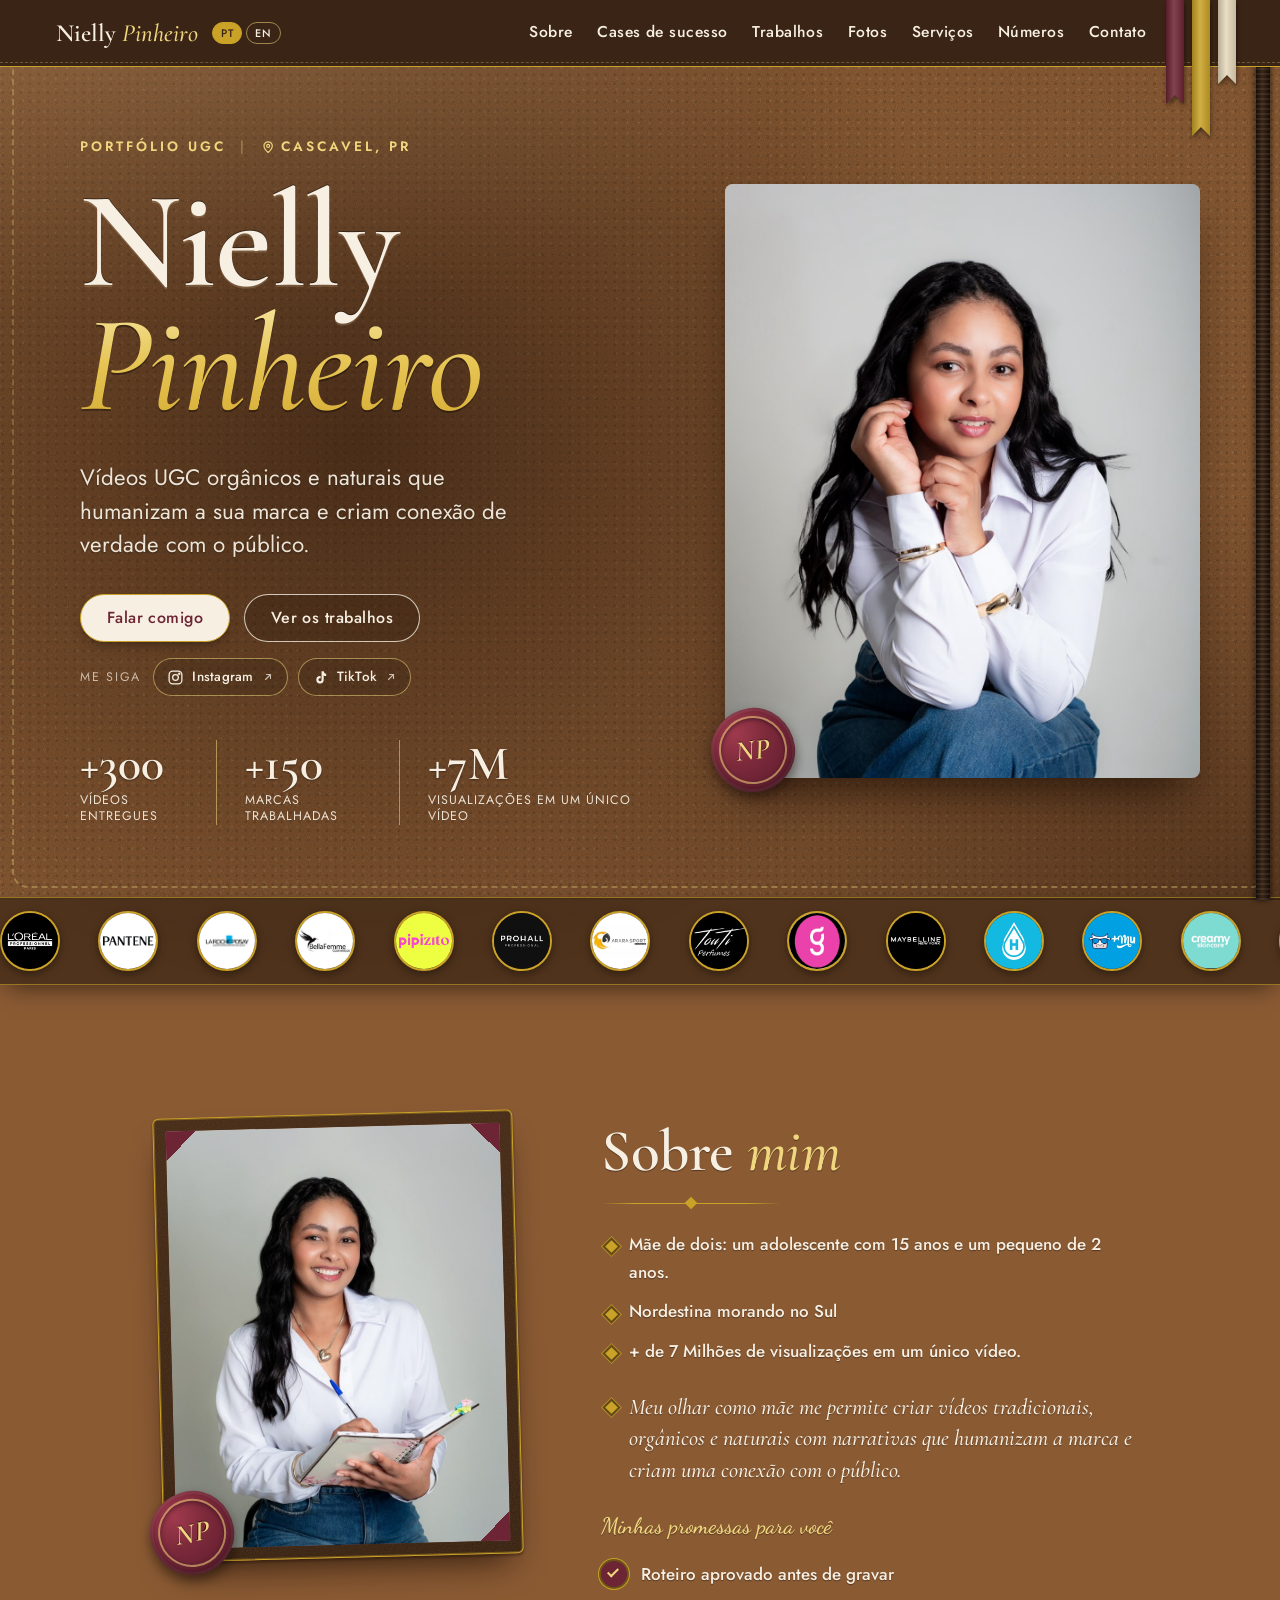
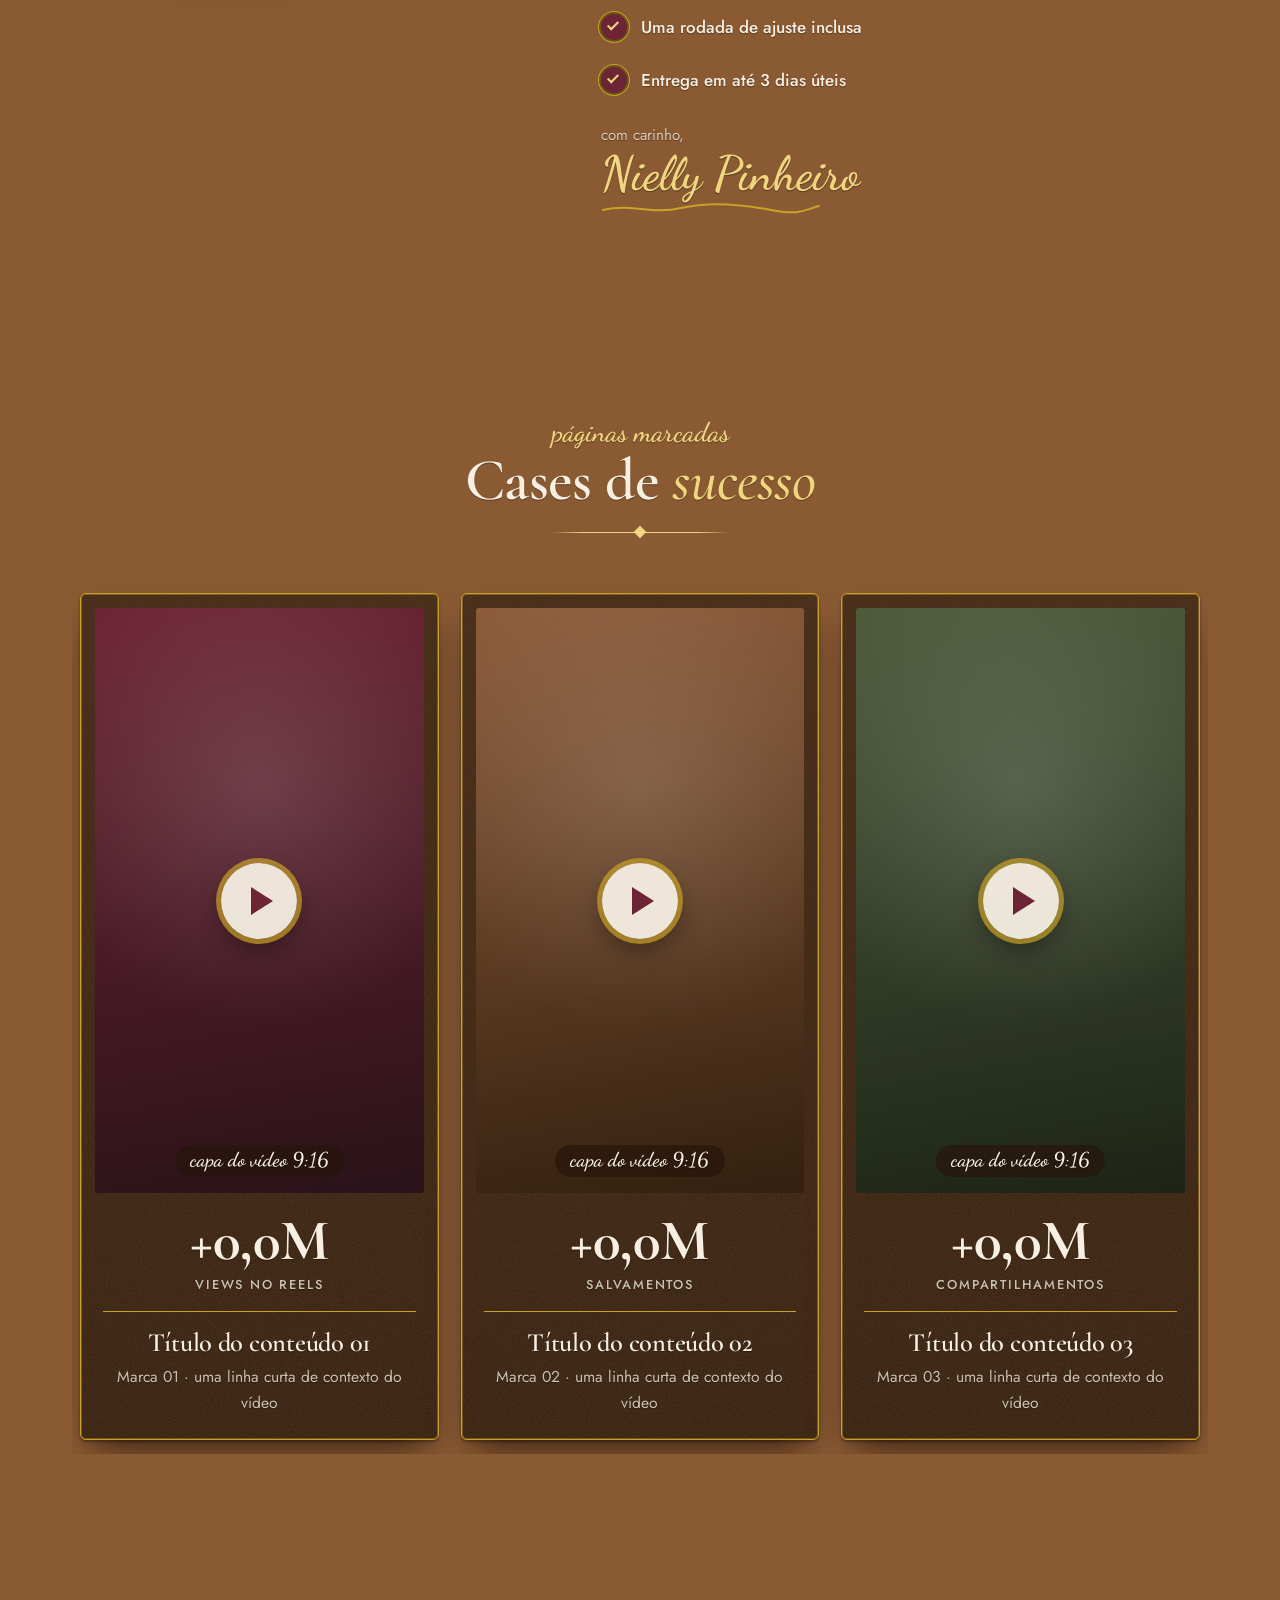
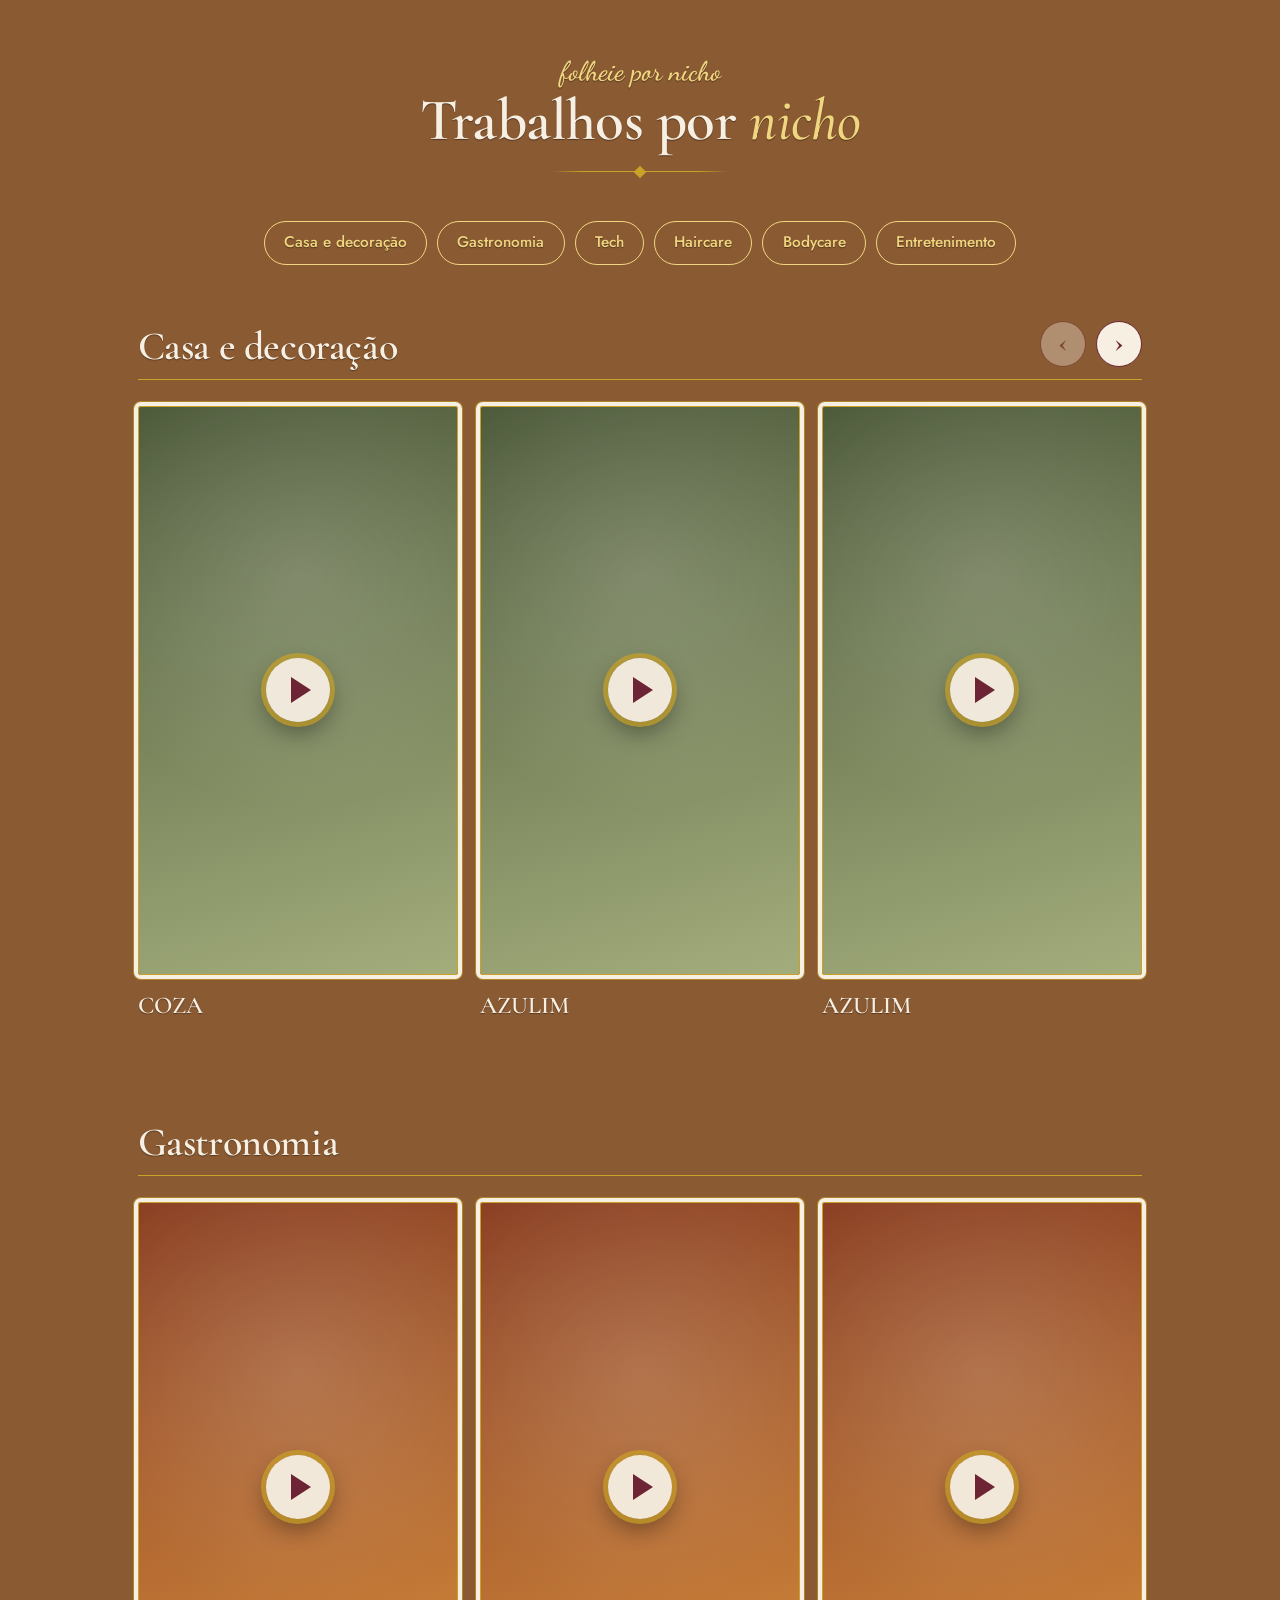
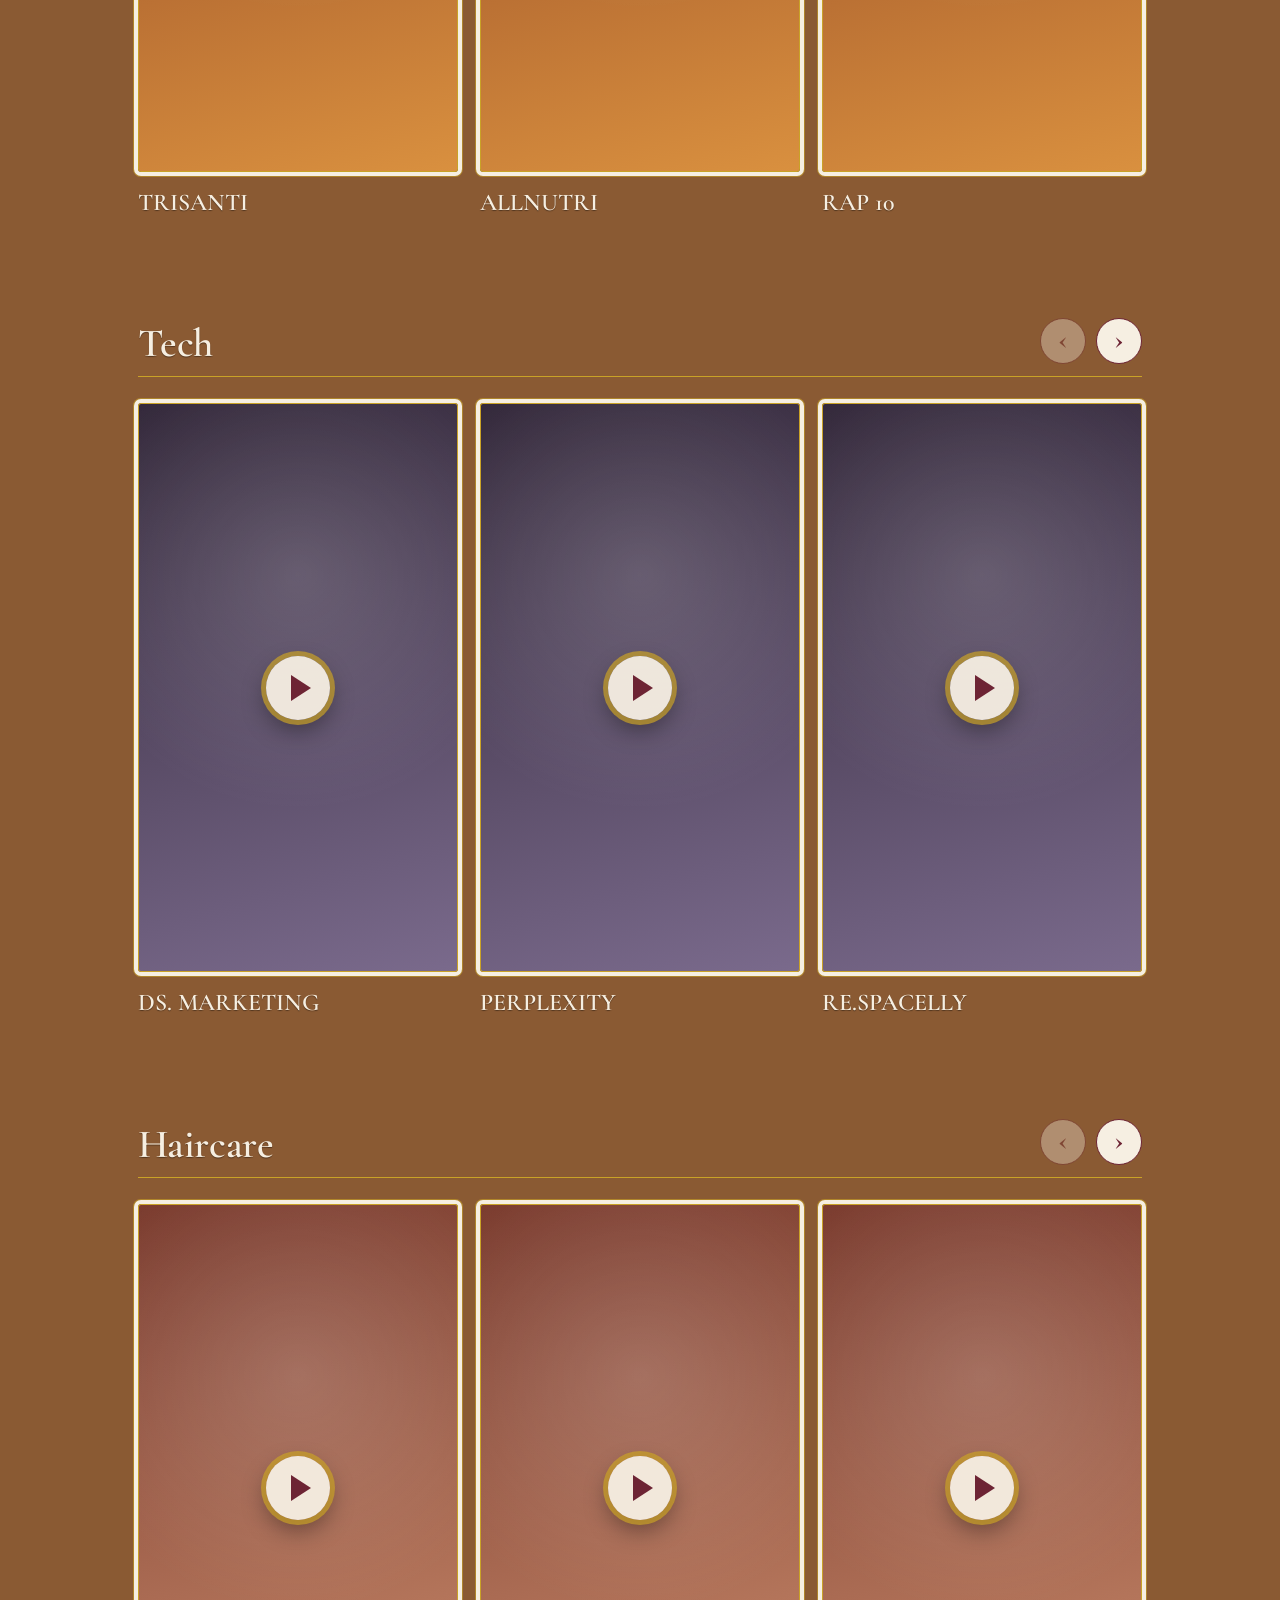
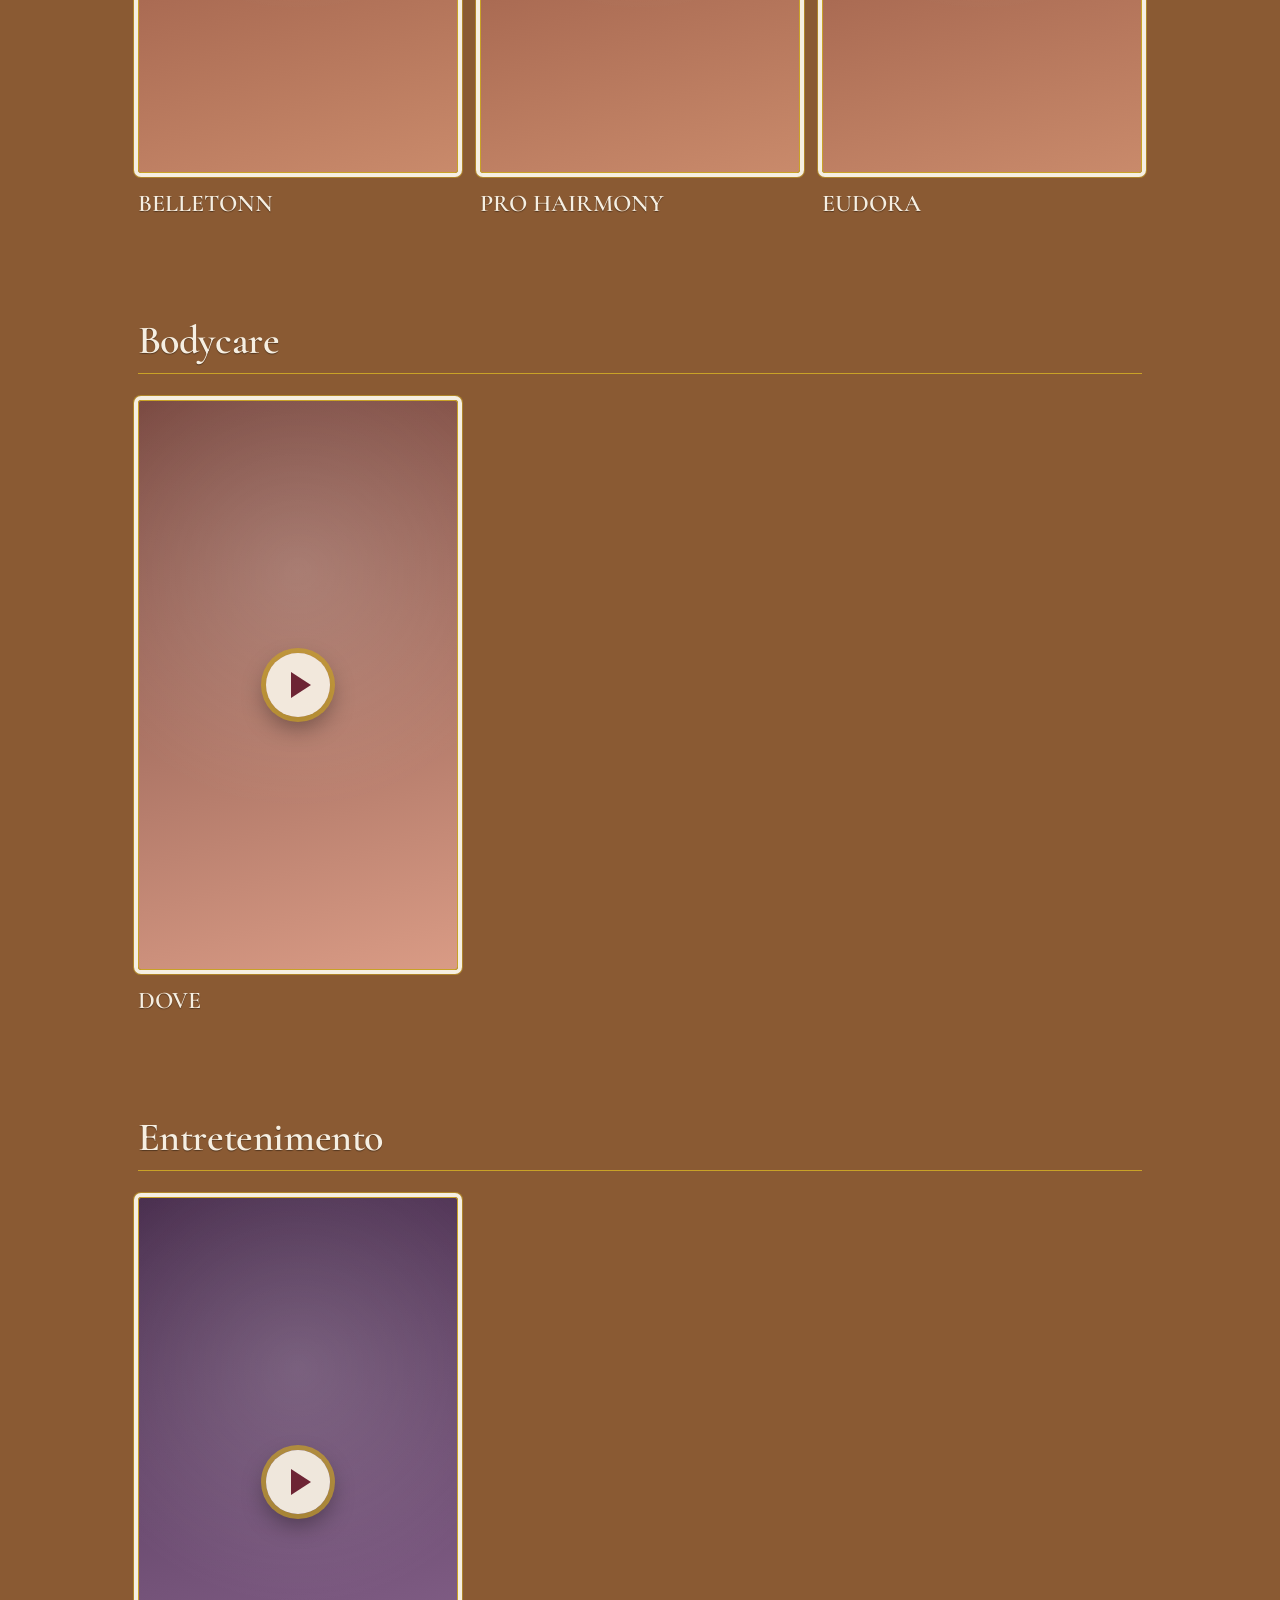
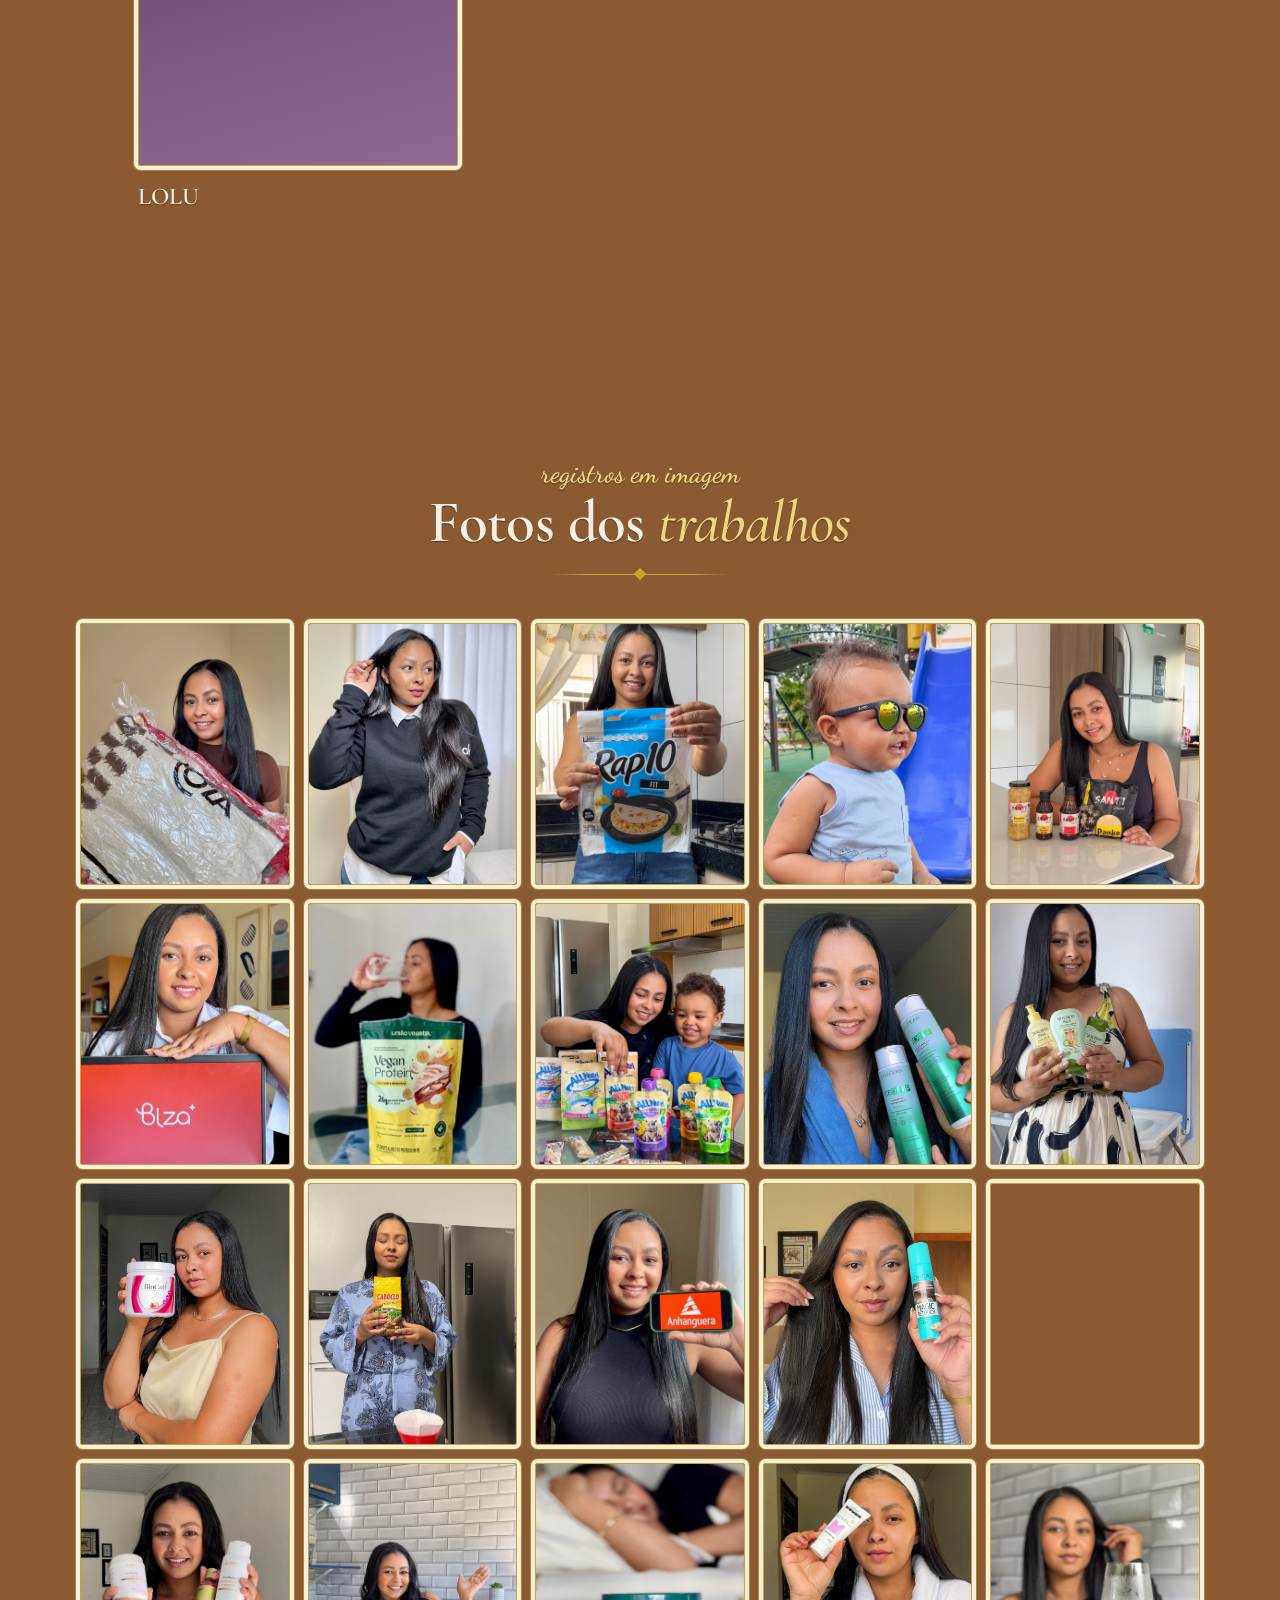
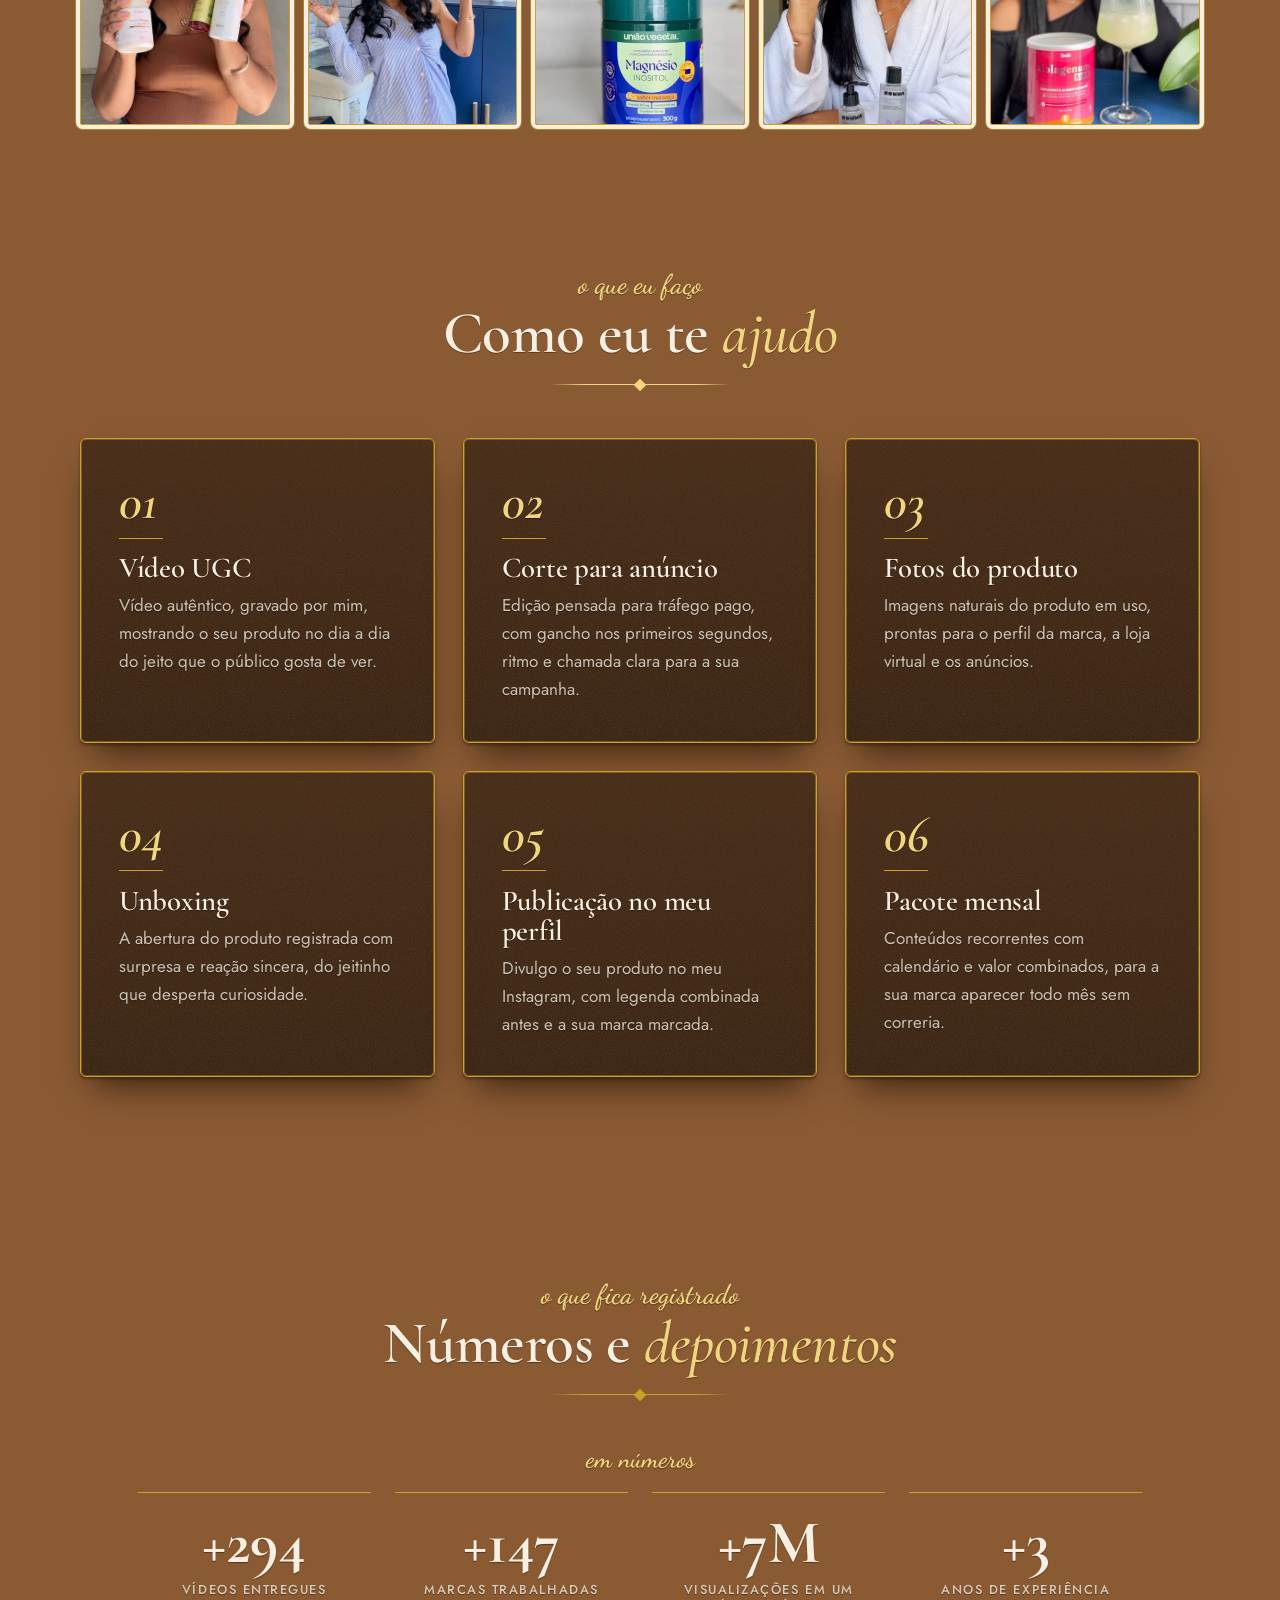
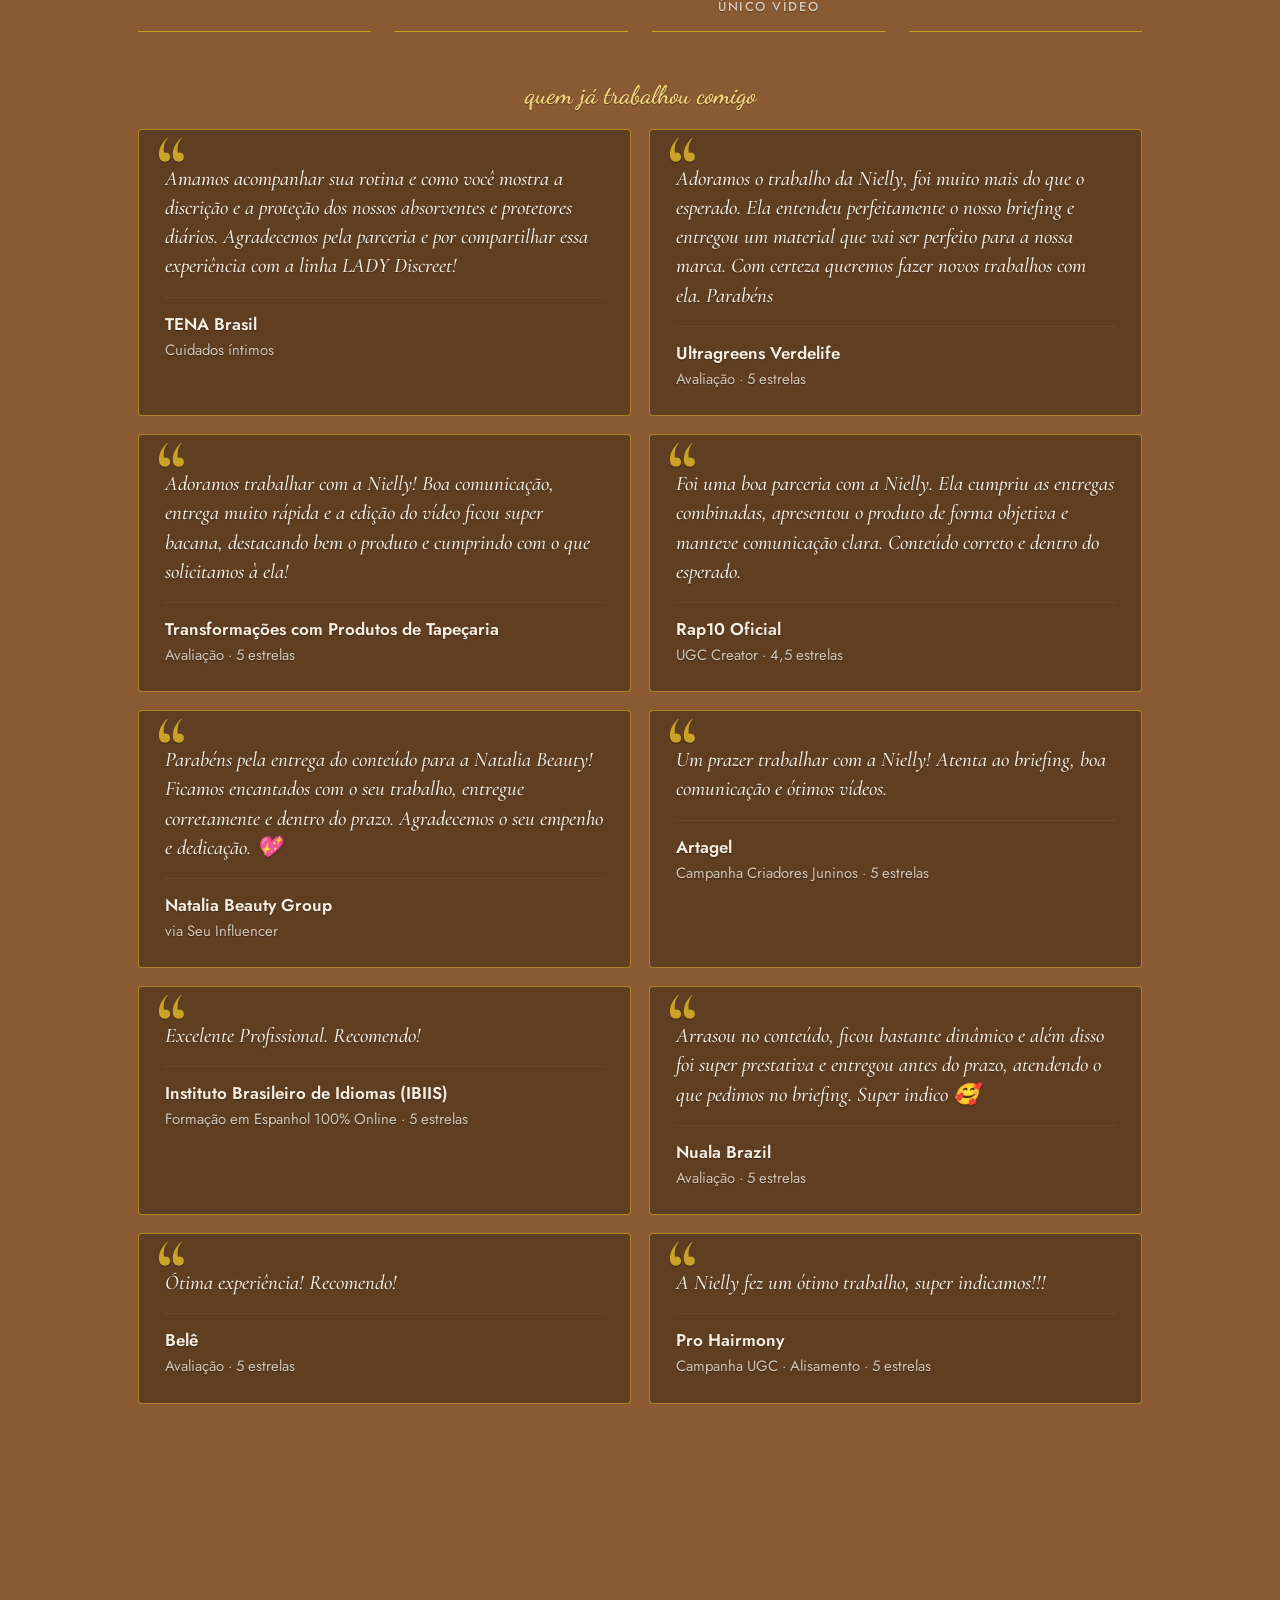
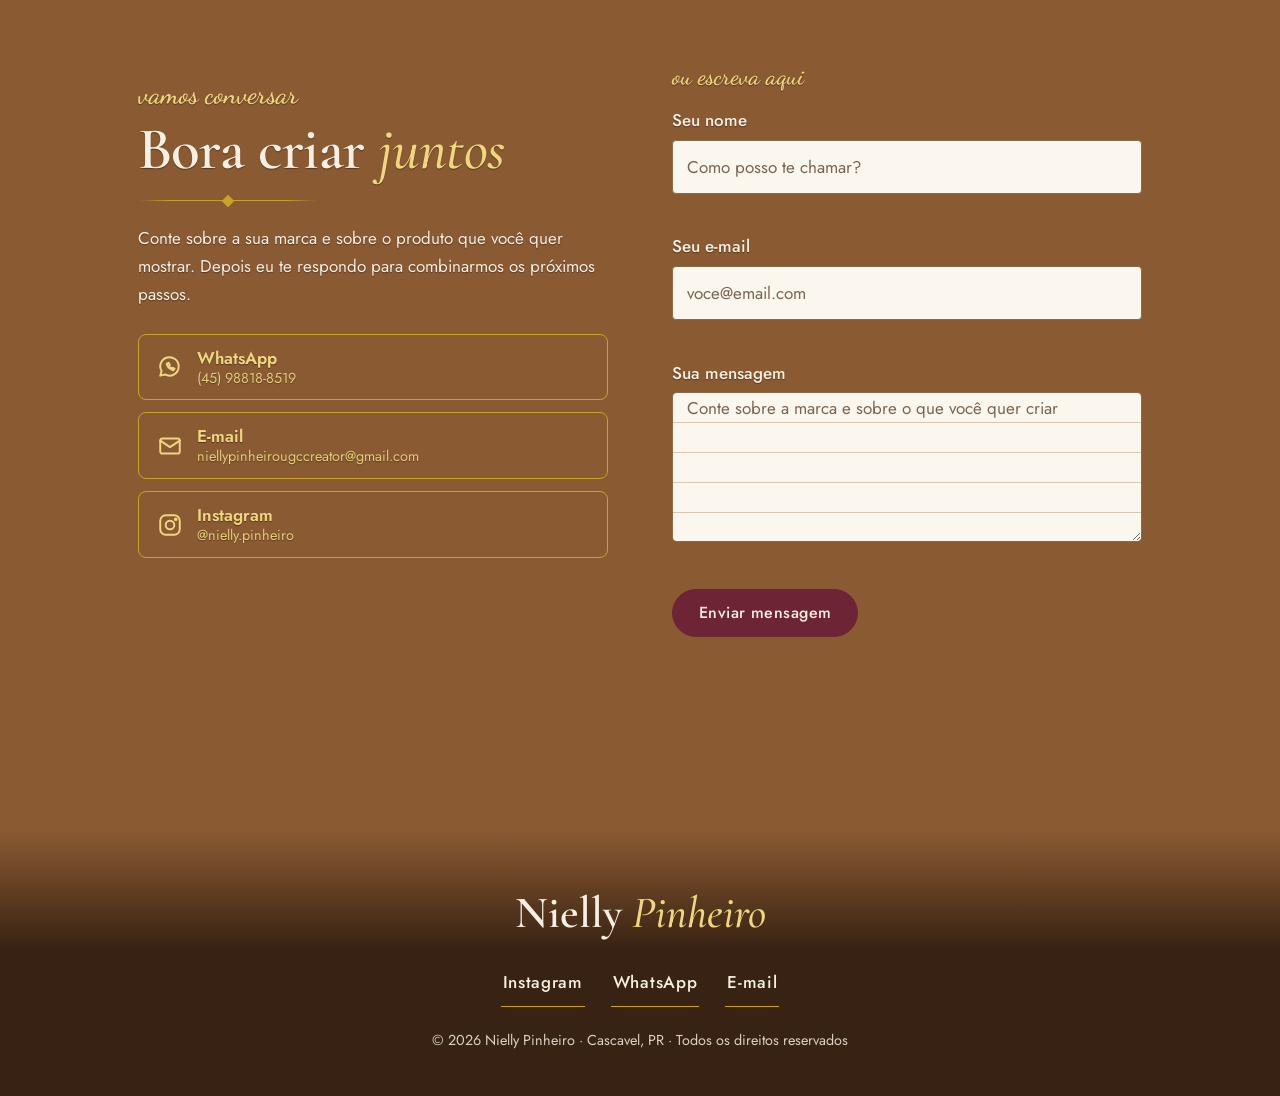
==== index.html @ fe97a711 "Add files via upload" ====
<!DOCTYPE html>
<html lang="pt-BR">
<head>
<meta charset="utf-8">
<meta name="viewport" content="width=device-width, initial-scale=1">
<title>Nielly Pinheiro | Portfólio UGC</title>
<meta name="description" content="Portfólio UGC de Nielly Pinheiro: vídeos orgânicos e naturais que humanizam a sua marca. Veja destaques, trabalhos, serviços e fale comigo.">
<meta name="theme-color" content="#3a2415">
<link rel="icon" href="data:image/svg+xml,%3Csvg xmlns='http://www.w3.org/2000/svg' viewBox='0 0 64 64'%3E%3Ccircle cx='32' cy='32' r='30' fill='%236d2434'/%3E%3Ccircle cx='32' cy='32' r='25' fill='none' stroke='%23c9a227' stroke-width='2'/%3E%3Ctext x='32' y='40' text-anchor='middle' font-family='Georgia,serif' font-style='italic' font-size='24' fill='%23f0d77f'%3ENP%3C/text%3E%3C/svg%3E">
<link rel="preconnect" href="https://fonts.googleapis.com">
<link rel="preconnect" href="https://fonts.gstatic.com" crossorigin>
<link href="https://fonts.googleapis.com/css2?family=Cormorant+Garamond:ital,wght@0,500;0,600;0,700;1,500;1,600&family=Dancing+Script:wght@500;600&family=Jost:wght@400;500;600&display=swap" rel="stylesheet">
<style>
/* ==========================================================================
   DIÁRIO DE COURO
   Paleta: couro #8a5a33, papel creme #f6efe2, bordô #6d2434, dourado #c9a227
   ========================================================================== */
:root{
  --couro:#8a5a33; --couro-esc:#3a2415; --couro-mais-esc:#26160c;
  --papel:#f6efe2; --papel-2:#efe4cf;
  --bordo:#6d2434; --bordo-esc:#4f1825;
  --ouro:#c9a227; --ouro-claro:#f0d77f;
  --tinta:#f6efe2; --tinta-2:rgba(246,239,226,.78);
  --fonte-titulo:"Cormorant Garamond",Georgia,serif;
  --fonte-corpo:"Jost","Helvetica Neue",Arial,sans-serif;
  --fonte-legenda:"Dancing Script","Brush Script MT",cursive;
  --gutter:clamp(20px,4.5vw,56px);
  --topo-h:60px;
  --aviso-h:40px;
  --grao-couro:url("data:image/svg+xml,%3Csvg xmlns='http://www.w3.org/2000/svg' width='220' height='220'%3E%3Cfilter id='n'%3E%3CfeTurbulence type='fractalNoise' baseFrequency='.85' numOctaves='2' stitchTiles='stitch'/%3E%3CfeColorMatrix values='0 0 0 0 .1 0 0 0 0 .05 0 0 0 0 .02 0 0 0 .9 -.25'/%3E%3C/filter%3E%3Crect width='100%25' height='100%25' filter='url(%23n)'/%3E%3C/svg%3E");
  --grao-papel:url("data:image/svg+xml,%3Csvg xmlns='http://www.w3.org/2000/svg' width='220' height='220'%3E%3Cfilter id='n'%3E%3CfeTurbulence type='fractalNoise' baseFrequency='.8' numOctaves='2' stitchTiles='stitch'/%3E%3CfeColorMatrix values='0 0 0 0 .45 0 0 0 0 .32 0 0 0 0 .18 0 0 0 .22 -.04'/%3E%3C/filter%3E%3Crect width='100%25' height='100%25' filter='url(%23n)'/%3E%3C/svg%3E");
}
@media (min-width:1000px){:root{--topo-h:66px;--aviso-h:42px}}
html.sem-aviso{--aviso-h:0px}

/* ---------- base ---------- */
*,*::before,*::after{box-sizing:border-box}
html{scroll-behavior:smooth;scroll-padding-top:calc(var(--topo-h) + var(--aviso-h));-webkit-text-size-adjust:100%;background:var(--couro)}
html.travado{overflow:hidden}
body{margin:0;font-family:var(--fonte-corpo);font-size:1.0625rem;line-height:1.65;color:var(--tinta);overflow-x:clip;min-height:100vh}
img{max-width:100%;display:block}
h1,h2,h3,p,ul,figure,blockquote{margin:0}
ul{padding:0;list-style:none}
a{color:inherit}
h1,h2,h3{font-family:var(--fonte-titulo);font-weight:600;line-height:1.05;letter-spacing:-.01em}
h2{font-size:clamp(2.3rem,5.4vw,3.7rem)}
h2 em,h1 em{font-style:italic;font-weight:500;color:var(--ouro-claro)}
::selection{background:var(--bordo);color:var(--papel)}
[hidden]{display:none!important}
.sr-only{position:absolute;width:1px;height:1px;padding:0;margin:-1px;overflow:hidden;clip:rect(0 0 0 0);white-space:nowrap;border:0}
:focus-visible{outline:3px solid var(--ouro-claro);outline-offset:3px;border-radius:4px}
.papel :focus-visible{outline-color:var(--ouro-claro)}
.pular{position:fixed;left:12px;top:-70px;z-index:200;background:var(--papel);color:var(--bordo);padding:10px 16px;border-radius:6px;font-weight:600;transition:top .2s}
.pular:focus{top:12px}
.wrap{width:min(1120px,100% - 2*var(--gutter));margin-inline:auto}

/* ---------- couro no fundo inteiro, com textura ---------- */
body::before{content:"";position:fixed;inset:0;z-index:-1;pointer-events:none;
  background:
    radial-gradient(ellipse 80% 60% at 15% 0%,rgba(255,214,160,.2),transparent 60%),
    radial-gradient(ellipse 90% 70% at 100% 100%,rgba(30,14,6,.45),transparent 65%),
    var(--grao-couro),
    radial-gradient(circle at 30% 30%,rgba(0,0,0,.16) 0 1px,transparent 2px) 0 0/9px 9px,
    radial-gradient(circle at 70% 70%,rgba(255,230,190,.1) 0 1px,transparent 2px) 4px 5px/11px 11px,
    var(--couro)}
/* costura em volta da capa */
body::after{content:"";position:fixed;inset:6px;z-index:0;pointer-events:none;border:2px dashed rgba(240,215,127,.36);border-radius:12px}
@media (min-width:700px){body::after{inset:12px;border-radius:16px}}
main,.rodape{position:relative;z-index:1}

/* ---------- fitas marcadoras e elástico ---------- */
.fitas{position:fixed;top:0;right:0;width:0;height:0;z-index:60;pointer-events:none;filter:drop-shadow(1px 3px 2px rgba(0,0,0,.4))}
.fita{position:absolute;top:0;width:12px;transform-origin:50% 0;
  clip-path:polygon(0 0,100% 0,100% 100%,50% calc(100% - 9px),0 100%);
  background-image:linear-gradient(90deg,rgba(0,0,0,.2),rgba(255,255,255,.14) 45%,rgba(0,0,0,.14));
  animation:balanca 7s ease-in-out infinite alternate}
.f1{right:58px;height:84px;background-color:#6d2434}
.f2{right:41px;height:106px;background-color:#c9a227;animation-duration:8.5s;animation-delay:-2s}
.f3{right:24px;height:70px;background-color:#e6d8bb;animation-duration:6.5s;animation-delay:-4s}
@keyframes balanca{from{transform:rotate(-1.4deg)}to{transform:rotate(1.4deg)}}
.elastico{position:fixed;top:0;bottom:0;right:6px;width:10px;z-index:45;pointer-events:none;
  background:
    repeating-linear-gradient(0deg,rgba(255,255,255,.07) 0 2px,transparent 2px 5px),
    linear-gradient(90deg,#150c06,#3b2718 45%,#150c06);
  box-shadow:-2px 0 6px rgba(0,0,0,.45),2px 0 4px rgba(0,0,0,.3)}
@media (min-width:1000px){
  .fita{width:18px}
  .f1{right:96px;height:104px}
  .f2{right:70px;height:136px}
  .f3{right:44px;height:84px}
  .elastico{right:10px;width:14px}
}

/* ---------- menu fixo ---------- */
.topo{position:fixed;top:var(--aviso-h);left:0;right:0;z-index:50;background:var(--couro-esc);border-bottom:1px solid var(--ouro);transition:box-shadow .3s}
.topo::after{content:"";position:absolute;left:0;right:0;bottom:3px;border-bottom:1px dashed rgba(240,215,127,.28);pointer-events:none}
.topo.rolou{box-shadow:0 8px 22px rgba(0,0,0,.4)}
.topo-in{display:flex;align-items:center;justify-content:space-between;height:var(--topo-h);padding:0 78px 0 var(--gutter)}
.marca{font:600 1.55rem/1 var(--fonte-titulo);color:var(--papel);text-decoration:none;white-space:nowrap}
.marca em{color:var(--ouro-claro);font-weight:500}
.marca-grupo{display:flex;align-items:center;gap:14px}
.idiomas{display:inline-flex;gap:4px}
.idiomas button{font:500 .68rem/1 var(--fonte-corpo);letter-spacing:.06em;padding:5px 8px;border-radius:999px;border:1px solid rgba(240,215,127,.55);background:transparent;color:var(--papel);cursor:pointer;transition:background .2s,color .2s}
.idiomas button:hover{border-color:var(--ouro-claro);color:var(--ouro-claro)}
.idiomas button[aria-pressed="true"]{background:var(--ouro);border-color:var(--ouro);color:var(--couro-esc)}
.menu ul{display:flex;gap:clamp(12px,1.6vw,28px)}
.menu a{display:block;padding:8px 2px;font-size:.98rem;font-weight:500;letter-spacing:.03em;color:var(--papel);text-decoration:none;border-bottom:2px solid transparent;transition:border-color .2s,color .2s}
.menu a:hover,.menu a[aria-current="true"]{color:var(--ouro-claro);border-bottom-color:var(--ouro)}
.hamb{display:none;width:46px;height:46px;background:transparent;border:1px solid rgba(240,215,127,.6);border-radius:8px;cursor:pointer;align-items:center;justify-content:center}
.hamb-barras,.hamb-barras::before,.hamb-barras::after{display:block;width:22px;height:2px;background:var(--papel);border-radius:2px;transition:transform .25s,top .25s,background .2s}
.hamb-barras{position:relative}
.hamb-barras::before,.hamb-barras::after{content:"";position:absolute;left:0}
.hamb-barras::before{top:-7px}
.hamb-barras::after{top:7px}
.hamb[aria-expanded="true"] .hamb-barras{background:transparent}
.hamb[aria-expanded="true"] .hamb-barras::before{top:0;transform:rotate(45deg)}
.hamb[aria-expanded="true"] .hamb-barras::after{top:0;transform:rotate(-45deg)}
@media (max-width:999px){
  .hamb{display:inline-flex}
  .menu{display:none;position:absolute;left:0;right:0;top:100%;background:var(--couro-esc);border-bottom:1px solid var(--ouro);padding:6px var(--gutter) 16px;box-shadow:0 14px 24px rgba(0,0,0,.4)}
  .menu.aberto{display:block}
  .menu ul{flex-direction:column;gap:0}
  .menu a{padding:14px 4px;min-height:48px;font-size:1.05rem;border-bottom:1px solid rgba(240,215,127,.18)}
}
@media (min-width:1000px){.topo-in{padding-right:132px}}

/* ---------- papel creme com fio dourado ---------- */
.papel{position:relative;color:var(--papel);border:1px solid var(--ouro);border-radius:6px;
  background:var(--grao-couro),linear-gradient(180deg,rgba(58,36,21,.6),rgba(34,20,11,.6));background-color:rgba(34,20,11,.45);
  box-shadow:inset 0 0 0 1px rgba(201,162,39,.4),0 20px 34px -14px rgba(20,8,2,.75),0 2px 3px rgba(20,8,2,.4);
  text-shadow:0 1px 1px rgba(0,0,0,.4)}
.pagina{background:none;border:0;box-shadow:none}
.secao{padding-block:clamp(36px,6vw,72px)}
.eyebrow{font:600 clamp(1.4rem,3vw,1.7rem)/1.2 var(--fonte-legenda);color:var(--ouro-claro)}
.cab-papel{text-align:center;margin-bottom:clamp(26px,4vw,42px)}
.cab-couro{text-align:center;margin-bottom:clamp(28px,4vw,46px);color:var(--papel);text-shadow:0 1px 0 rgba(0,0,0,.35)}
.cab-couro .eyebrow{color:var(--ouro-claro)}
.cab-couro h2 em{color:var(--ouro-claro)}
.ornamento{display:block;position:relative;height:14px;width:min(180px,60%);margin:14px auto;
  background:linear-gradient(90deg,transparent,var(--ouro) 18%,var(--ouro) 82%,transparent) center/100% 1px no-repeat}
.ornamento::after{content:"";position:absolute;left:50%;top:50%;width:9px;height:9px;background:var(--ouro);transform:translate(-50%,-50%) rotate(45deg);box-shadow:0 0 0 4px var(--orn-vao,transparent)}
.cab-couro .ornamento{--orn-vao:transparent;background-image:linear-gradient(90deg,transparent,var(--ouro-claro) 18%,var(--ouro-claro) 82%,transparent)}
.cab-couro .ornamento::after{background:var(--ouro-claro)}
.ornamento.esq{margin-left:0}

/* ---------- botões ---------- */
.btn{display:inline-flex;align-items:center;justify-content:center;gap:.6rem;min-height:48px;padding:.75rem 1.6rem;border-radius:999px;font:500 1rem/1.1 var(--fonte-corpo);letter-spacing:.03em;text-decoration:none;border:1.5px solid transparent;cursor:pointer;transition:transform .2s,background-color .2s,color .2s}
.btn:hover{transform:translateY(-2px)}
.btn-creme{background:var(--papel);color:var(--bordo);border-color:var(--ouro);box-shadow:0 6px 14px -6px rgba(0,0,0,.5)}
.btn-creme:hover{background:#fff8ea}
.btn-claro{color:var(--papel);border-color:rgba(246,239,226,.8);background:rgba(38,20,10,.25)}
.btn-claro:hover{background:rgba(246,239,226,.14)}
.btn-bordo{background:var(--bordo);color:var(--papel);border-color:var(--bordo)}
.btn-bordo:hover{background:var(--bordo-esc)}
.btn-contorno{color:var(--bordo);border-color:var(--bordo);background:transparent}
.btn-contorno:hover{background:rgba(109,36,52,.08)}
.btn[disabled]{opacity:.65;cursor:progress;transform:none}

/* ---------- selo de cera, foto e legendas ---------- */
.selo{position:absolute;z-index:3;width:var(--s,84px);aspect-ratio:1;display:grid;place-items:center;transform:rotate(-8deg);
  border-radius:52% 48% 51% 49% / 49% 52% 48% 51%;
  background:radial-gradient(circle at 32% 28%,#a03a4e 0,#7c2a3b 38%,#56182a 100%);
  box-shadow:inset 0 -4px 8px rgba(0,0,0,.35),inset 0 0 0 3px rgba(255,255,255,.07),0 6px 12px rgba(20,8,4,.5)}
.selo::before{content:"";position:absolute;inset:9%;border-radius:50%;border:2px solid rgba(240,215,127,.55);box-shadow:inset 0 2px 4px rgba(0,0,0,.35)}
.selo span{position:relative;font:italic 600 calc(var(--s,84px)*.34)/1 var(--fonte-titulo);color:var(--ouro-claro);text-shadow:0 -1px 0 rgba(0,0,0,.5)}
.foto-moldura{position:relative;padding:12px}
.foto-moldura .selo{left:-14px;bottom:-14px}
.foto{position:relative;aspect-ratio:4/5;overflow:hidden;border-radius:2px;display:flex;align-items:flex-end;justify-content:center;padding:14px;
  background:
    radial-gradient(circle at 50% 38%,rgba(246,239,226,.17) 0 13%,transparent 13.5%),
    radial-gradient(ellipse at 50% 96%,rgba(246,239,226,.15) 0 36%,transparent 36.5%),
    linear-gradient(160deg,#c49a6c 0%,#8d5b39 42%,#6d2434 100%)}
.foto img{position:absolute;inset:0;width:100%;height:100%;object-fit:cover;object-position:50% 30%}
.cantos{position:absolute;inset:12px;pointer-events:none;z-index:2;background:
  linear-gradient(135deg,var(--bordo) 50%,transparent 50%) 0 0/30px 30px no-repeat,
  linear-gradient(225deg,var(--bordo) 50%,transparent 50%) 100% 0/30px 30px no-repeat,
  linear-gradient(45deg,var(--bordo) 50%,transparent 50%) 0 100%/30px 30px no-repeat,
  linear-gradient(315deg,var(--bordo) 50%,transparent 50%) 100% 100%/30px 30px no-repeat}
.legenda-ph{position:relative;z-index:1;font:600 1.25rem/1.2 var(--fonte-legenda);color:var(--papel);background:rgba(38,20,10,.66);padding:.2rem .95rem .3rem;border-radius:999px;text-align:center}

/* ---------- 1. capa ---------- */
.capa{position:relative;padding-top:calc(var(--topo-h) + var(--aviso-h) + clamp(30px,6vw,72px))}
.capa::before{content:"";position:absolute;inset:0;pointer-events:none;background:radial-gradient(ellipse 70% 80% at 28% 45%,rgba(38,20,10,.62),transparent 72%)}
.capa-grade{position:relative;display:grid;grid-template-columns:1fr;gap:clamp(36px,5vw,72px);align-items:center;padding-bottom:clamp(44px,6vw,72px)}
@media (min-width:900px){.capa-grade{grid-template-columns:1.1fr .9fr}}
.capa-etiqueta{font:600 .85rem/1.3 var(--fonte-corpo);letter-spacing:.22em;text-transform:uppercase;color:var(--ouro-claro)}
.aviso-topo{position:fixed;top:0;left:0;right:0;z-index:52;height:var(--aviso-h);background:var(--bordo);color:var(--papel);border-bottom:1px solid rgba(240,215,127,.45)}
html.sem-aviso .aviso-topo{display:none}
.aviso-in{height:100%;display:flex;align-items:center;justify-content:center;gap:clamp(8px,1.6vw,18px);padding:0 78px 0 var(--gutter);font-size:.88rem;line-height:1;white-space:nowrap}
@media (min-width:1000px){.aviso-in{padding-right:132px}}
.aviso-pilula{background:#1c0f08;color:var(--ouro-claro);font:600 .66rem/1 var(--fonte-corpo);letter-spacing:.2em;text-transform:uppercase;padding:7px 12px;border-radius:999px}
.aviso-dias{font-weight:600;color:#fff}
.aviso-ponto{opacity:.55}
.aviso-texto{color:rgba(246,239,226,.82)}
.aviso-link{color:var(--ouro-claro);font-weight:600;text-decoration:none}
.aviso-link:hover{text-decoration:underline}
@media (max-width:760px){.aviso-texto,.aviso-ponto{display:none}.aviso-in{font-size:.8rem}}
@media (max-width:480px){.aviso-link{display:none}.aviso-pilula{font-size:.6rem;padding:6px 9px}.aviso-in{font-size:.76rem}}
.capa-etiqueta{display:flex;align-items:center;flex-wrap:wrap;gap:10px 14px}
.capa-etiqueta .sep{opacity:.5;font-weight:400}
@media (max-width:560px){.capa-etiqueta{font-size:.76rem;letter-spacing:.14em;gap:6px 10px}}
.capa-redes{display:flex;flex-wrap:wrap;align-items:center;gap:10px;margin-top:16px}
.capa-redes .rotulo{font-size:.78rem;letter-spacing:.14em;text-transform:uppercase;color:rgba(246,239,226,.7);margin-right:2px}
.rede-btn{display:inline-flex;align-items:center;gap:8px;padding:7px 13px;border-radius:999px;border:1px solid rgba(240,215,127,.55);background:rgba(0,0,0,.14);color:var(--papel);font-size:.84rem;font-weight:500;letter-spacing:.02em;text-decoration:none;transition:border-color .2s,color .2s,background .2s}
.rede-btn:hover,.rede-btn:focus-visible{border-color:var(--ouro-claro);color:var(--ouro-claro);background:rgba(0,0,0,.24)}
.rede-btn[hidden]{display:none}
.rede-btn .logo{width:17px;height:17px;flex:none}
.rede-btn .ir-seta{width:12px;height:12px;flex:none;fill:none;stroke:currentColor;stroke-width:2.2;stroke-linecap:round;stroke-linejoin:round;opacity:.75}
.capa-etiqueta .local{display:inline-flex;align-items:center;gap:6px}
.capa-etiqueta .pin{width:1.05em;height:1.05em;flex:none;fill:none;stroke:currentColor;stroke-width:2;stroke-linecap:round;stroke-linejoin:round}
.capa h1{font-size:clamp(3.7rem,13vw,8.6rem);line-height:.9;color:var(--papel);text-shadow:0 -1px 0 rgba(0,0,0,.45),0 2px 0 rgba(255,235,200,.16);margin:.18em 0 .24em}
.capa h1 span{display:block}
.capa h1 em{color:var(--ouro-claro);background:linear-gradient(180deg,#fbeeb4 0%,#e6c453 50%,#d0a52a 100%);-webkit-background-clip:text;background-clip:text;-webkit-text-fill-color:transparent;text-shadow:none;filter:drop-shadow(0 2px 0 rgba(0,0,0,.35));padding-right:.05em}
.capa-frase{font-size:clamp(1.12rem,2.4vw,1.4rem);line-height:1.5;color:rgba(246,239,226,.95);max-width:34ch;text-shadow:0 1px 2px rgba(0,0,0,.35)}
.capa-botoes{display:flex;flex-wrap:wrap;gap:14px;margin-top:clamp(22px,3vw,32px)}
.capa-numeros{display:flex;margin-top:clamp(28px,4vw,44px)}
.capa-numeros li{flex:0 1 auto;min-width:0;display:flex;flex-direction:column;gap:4px;padding:0 clamp(10px,2.4vw,28px);border-left:1px solid rgba(240,215,127,.55)}
.capa-numeros li:first-child{padding-left:0;border-left:0}
.capa-numeros .contador{font:600 clamp(2rem,5vw,3rem)/1 var(--fonte-titulo);color:var(--papel);text-shadow:0 1px 2px rgba(0,0,0,.4)}
.capa-numeros .rot{font-size:clamp(.66rem,2.3vw,.78rem);letter-spacing:.08em;text-transform:uppercase;line-height:1.3;color:rgba(246,239,226,.92)}
.capa-foto{justify-self:center;width:min(100%,420px)}
@media (min-width:900px){.capa-foto{width:min(100%,480px)}}
.capa-foto .foto-moldura{padding:0}
.capa-foto .foto{border-radius:8px;box-shadow:0 24px 44px -14px rgba(20,8,2,.75)}
.capa-foto .foto img{animation:zoomCapa 16s ease-in-out infinite alternate}
@keyframes zoomCapa{from{transform:scale(1)}to{transform:scale(1.09)}}
@media (prefers-reduced-motion: reduce){.capa-foto .foto img{animation:none}}
.contador{font-variant-numeric:tabular-nums}

/* faixa fina com as marcas */
.faixa{position:relative;z-index:1;overflow:hidden;background:rgba(34,20,11,.55);box-shadow:inset 0 1px 0 rgba(201,162,39,.6),inset 0 -1px 0 rgba(201,162,39,.6),0 10px 22px -8px rgba(0,0,0,.55)}
.faixa-trilho{display:flex;align-items:center;width:max-content;padding-block:14px;animation:correr 150s linear infinite}
.faixa:hover .faixa-trilho{animation-play-state:paused}
@keyframes correr{to{transform:translateX(-50%)}}
.faixa-item{display:flex;align-items:center;gap:clamp(22px,3vw,40px);padding-right:clamp(22px,3vw,40px);white-space:nowrap}
.faixa-logo{width:clamp(44px,7vw,60px);height:clamp(44px,7vw,60px);border-radius:50%;object-fit:cover;background:var(--papel);border:2px solid var(--ouro);box-shadow:0 3px 8px rgba(0,0,0,.4)}

/* ---------- 2. sobre mim ---------- */
.sobre-grade{display:grid;grid-template-columns:1fr;gap:clamp(30px,5vw,64px);padding:clamp(24px,4.5vw,64px);align-items:start}
@media (min-width:860px){.sobre-grade{grid-template-columns:minmax(0,.85fr) minmax(0,1.15fr)}}
.sobre-foto{width:min(100%,360px);justify-self:center}
.sobre-foto .foto-moldura{transform:rotate(-1.5deg)}
.sobre-texto h2{margin:.1em 0 0}
.sobre-texto p{margin-top:1rem;max-width:56ch}
.sobre-fatos{margin-top:.9rem;max-width:56ch}
.sobre-fatos li{position:relative;padding:.35rem 0 .35rem 28px;font-weight:500}
.sobre-fatos li::before{content:"";position:absolute;left:6px;top:1.05em;width:9px;height:9px;background:var(--ouro);transform:rotate(45deg);box-shadow:0 0 0 2px rgba(34,20,11,.55),0 0 0 3px rgba(201,162,39,.7)}
.sobre-fatos li:last-child{margin-top:.6rem;padding-top:.7rem;font:italic 500 clamp(1.2rem,2.4vw,1.4rem)/1.4 var(--fonte-titulo);color:var(--tinta)}
.sobre-texto .legenda-lista{margin-top:1.4rem;font:600 1.4rem/1.2 var(--fonte-legenda);color:var(--ouro-claro)}
.promessas{margin-top:.5rem}
.promessas li{display:flex;align-items:center;gap:14px;padding:.75rem 0;border-bottom:1px dotted rgba(138,90,51,.55);font-weight:500}
.marca-ok{flex:none;position:relative;width:26px;height:26px;border-radius:50%;background:var(--bordo);box-shadow:0 0 0 2px rgba(34,20,11,.55),0 0 0 3px var(--ouro)}
.marca-ok::after{content:"";position:absolute;left:9px;top:5px;width:6px;height:11px;border:solid var(--ouro-claro);border-width:0 2px 2px 0;transform:rotate(45deg)}
.assinatura{margin-top:1.4rem}
.assin-pre{display:block;font-size:.95rem;color:var(--tinta-2)}
.assin-nome{display:inline-block;font:600 clamp(2.2rem,5vw,3rem)/1.1 var(--fonte-legenda);color:var(--ouro-claro)}
.assinatura svg{display:block;width:min(220px,70%);height:14px}

/* ---------- 3. destaques ---------- */
.destaques{display:flex;flex-direction:column;gap:10px}
.destaques .setas{align-self:flex-end}
.destaques .carrossel .destaque{flex:0 0 calc((100% - 44px)/3);min-width:0;scroll-snap-align:start}
@media (max-width:899px){.destaques .carrossel .destaque{flex-basis:calc((100% - 22px)/2)}}
@media (max-width:559px){.destaques .carrossel{gap:16px}.destaques .carrossel .destaque{flex-basis:80%}}
.destaque{display:flex;flex-direction:column;padding:14px 14px 24px;text-decoration:none;transition:transform .3s}
.destaque:hover{transform:translateY(-6px)}
.tela{position:relative;aspect-ratio:9/16;overflow:hidden;border-radius:3px;display:flex;align-items:flex-end;justify-content:center;padding:16px;
  background:radial-gradient(circle at 50% 30%,rgba(255,255,255,.14),transparent 55%),linear-gradient(170deg,var(--g1,#6d2434),var(--g2,#2a1219))}
.tela img{position:absolute;inset:0;width:100%;height:100%;object-fit:cover}
.tela iframe{position:absolute;inset:0;width:100%;height:100%;border:0}
.tela.tocavel{width:100%;margin:0;border:0;font:inherit;color:inherit;cursor:pointer;-webkit-appearance:none;appearance:none}
.play{position:absolute;left:50%;top:50%;z-index:2;width:76px;height:76px;margin:-38px 0 0 -38px;border-radius:50%;background:rgba(246,239,226,.95);box-shadow:0 0 0 5px rgba(201,162,39,.7),0 10px 24px rgba(0,0,0,.4);transition:transform .25s}
.play::before{content:"";position:absolute;left:30px;top:24px;border-style:solid;border-width:14px 0 14px 22px;border-color:transparent transparent transparent var(--bordo)}
.destaque:hover .play{transform:scale(1.08)}
.destaque-corpo{padding:20px 8px 0;text-align:center}
.destaque-num{font:700 clamp(2.8rem,5vw,3.6rem)/1 var(--fonte-titulo);color:var(--papel)}
.destaque-rot{margin:.4rem 0 1.1rem;font:500 .8rem/1.3 var(--fonte-corpo);letter-spacing:.14em;text-transform:uppercase;color:var(--tinta-2)}
.destaque h3{font-size:1.65rem;padding-top:1.1rem;margin-bottom:.4rem;border-top:1px solid var(--ouro)}
.destaque-ctx{color:var(--tinta-2);font-size:.98rem}

/* ---------- 4. trabalhos por nicho (um carrossel para cada nicho) ---------- */
.trabalhos-pagina{padding:clamp(24px,4.5vw,64px)}
.filtros{display:flex;flex-wrap:wrap;justify-content:center;gap:10px}
.filtro{display:inline-flex;align-items:center;min-height:44px;padding:.55rem 1.2rem;border-radius:999px;border:1px solid var(--ouro-claro);background:transparent;color:var(--ouro-claro);font:500 .96rem/1.1 var(--fonte-corpo);text-decoration:none;transition:background-color .2s,color .2s,transform .2s}
.filtro:hover{background:var(--bordo);color:var(--papel);transform:translateY(-1px)}
.nicho{margin-top:clamp(34px,5vw,56px);scroll-margin-top:12px}
.nicho-cab{display:flex;align-items:flex-end;justify-content:space-between;gap:16px;padding-bottom:12px;margin-bottom:18px;border-bottom:1px solid var(--ouro)}
.nicho-cab h3{font-size:clamp(1.9rem,4vw,2.5rem);color:var(--papel)}
.setas{display:flex;gap:10px;flex:none}
.seta{width:46px;height:46px;border-radius:50%;border:1px solid var(--bordo);background:var(--papel);color:var(--bordo);cursor:pointer;display:grid;place-items:center;font:600 2rem/1 var(--fonte-titulo);padding:0 0 4px;transition:background-color .2s,color .2s,opacity .2s}
.seta:hover:not(:disabled){background:var(--bordo);color:var(--papel)}
.seta:disabled{opacity:.35;cursor:default}
.carrossel{position:relative;display:flex;gap:22px;align-items:flex-start;overflow-x:auto;scroll-snap-type:x mandatory;scroll-padding-inline:8px;padding:8px 8px 14px;margin-inline:-8px;overscroll-behavior-x:contain;scrollbar-width:none;-ms-overflow-style:none}
.carrossel::-webkit-scrollbar{display:none}
.trab{flex:0 0 calc((100% - 44px)/3);min-width:0;scroll-snap-align:start;display:block;color:inherit;text-decoration:none}
@media (max-width:899px){.trab{flex-basis:calc((100% - 22px)/2)}}
@media (max-width:559px){.carrossel{gap:16px}.trab{flex-basis:80%}}
.trab-midia{position:relative;overflow:hidden;border-radius:3px;border:1px solid var(--ouro);display:flex;align-items:flex-end;justify-content:center;padding:14px;
  background:radial-gradient(circle at 50% 30%,rgba(255,255,255,.16),transparent 55%),linear-gradient(165deg,var(--g1),var(--g2));box-shadow:0 0 0 4px var(--papel),0 0 0 5px rgba(201,162,39,.6)}
.trab-midia.v{aspect-ratio:9/16}
.trab-midia.f{aspect-ratio:4/5}
.trab-midia img{position:absolute;inset:0;width:100%;height:100%;object-fit:cover}
.trab-midia.tocavel{width:100%;margin:0;font:inherit;color:inherit;text-align:center;cursor:pointer;-webkit-appearance:none;appearance:none}
.trab-midia iframe{position:absolute;inset:0;width:100%;height:100%;border:0}
.mini-play{position:absolute;right:12px;top:12px;z-index:2;width:34px;height:34px;border-radius:50%;background:rgba(246,239,226,.95)}
.mini-play::before{content:"";position:absolute;left:13px;top:9px;border-style:solid;border-width:8px 0 8px 12px;border-color:transparent transparent transparent var(--bordo)}
.trab .play{width:64px;height:64px;margin:-32px 0 0 -32px}
.trab .play::before{left:25px;top:19px;border-width:13px 0 13px 20px}
.trab-midia.tocavel:hover .play{transform:scale(1.08)}
.trab h4{margin-top:18px;font:600 1.5rem/1.1 var(--fonte-titulo);text-transform:uppercase}
.trab p{color:var(--tinta-2);font-size:.95rem}
.trab .trab-destaque{margin-top:2px;font-weight:600;color:var(--ouro-claro);font-size:.92rem}
a.trab:hover .trab-midia{box-shadow:0 0 0 4px var(--papel),0 0 0 5px var(--ouro),0 10px 22px rgba(0,0,0,.25)}
/* prévia muda (sem som) ao passar o mouse em cima do vídeo, antes de clicar */
.midia-previa{position:relative}
.midia-previa iframe.previa{position:absolute;inset:0;z-index:2;width:100%;height:100%;border:0;pointer-events:none}
.trab-midia.previa-ativa .play{opacity:0;transition:opacity .15s}
.nicho-vazio{padding:34px 18px;text-align:center;color:var(--tinta-2);border:1px dashed var(--ouro);border-radius:4px}

/* ---------- 4b. fotos ---------- */
.galeria-fotos{display:grid;grid-template-columns:repeat(2,1fr);gap:clamp(10px,1.6vw,18px)}
@media (min-width:600px){.galeria-fotos{grid-template-columns:repeat(3,1fr)}}
@media (min-width:900px){.galeria-fotos{grid-template-columns:repeat(4,1fr)}}
@media (min-width:1200px){.galeria-fotos{grid-template-columns:repeat(5,1fr)}}
.galeria-fotos img{display:block;width:100%;height:auto;aspect-ratio:4/5;object-fit:cover;border-radius:3px;border:1px solid var(--ouro);box-shadow:0 0 0 4px var(--papel),0 0 0 5px rgba(201,162,39,.6);transition:transform .2s}
.galeria-fotos img:hover{transform:scale(1.03)}

/* ---------- 5. serviços ---------- */
.servicos{display:grid;grid-template-columns:1fr;gap:clamp(16px,2.4vw,28px)}
@media (min-width:600px){.servicos{grid-template-columns:repeat(2,1fr)}}
@media (min-width:960px){.servicos{grid-template-columns:repeat(3,1fr)}}
.servico{padding:clamp(26px,3vw,38px);transition:transform .3s}
.servico:hover{transform:translateY(-4px)}
.servico-num{display:block;font:italic 600 3.2rem/1 var(--fonte-titulo);color:var(--ouro-claro)}
.servico-num::after{content:"";display:block;width:44px;height:1px;background:var(--ouro);margin-top:.6rem}
.servico h3{font-size:1.8rem;margin:.9rem 0 .5rem}
.servico p{color:var(--tinta-2)}

/* ---------- 6. números e depoimentos ---------- */
.numeros-pagina{padding:clamp(24px,4.5vw,64px)}
.sub-legenda{margin:clamp(30px,4vw,48px) 0 18px;text-align:center;font:600 1.6rem/1.2 var(--fonte-legenda);color:var(--ouro-claro)}
.numeros-pagina .cab-papel + .sub-legenda{margin-top:0}
.metricas{display:grid;grid-template-columns:repeat(2,1fr);gap:clamp(14px,2vw,24px)}
@media (min-width:860px){.metricas{grid-template-columns:repeat(4,1fr)}}
.metrica{text-align:center;padding:20px 8px 16px;border-top:1px solid var(--ouro);border-bottom:1px solid var(--ouro)}
.metrica .contador{display:block;font:700 clamp(2.6rem,5vw,3.8rem)/1 var(--fonte-titulo);color:var(--papel)}
.metrica .rot{display:block;margin-top:.5rem;font:500 .8rem/1.3 var(--fonte-corpo);letter-spacing:.12em;text-transform:uppercase;color:var(--tinta-2)}
.resultados{display:grid;grid-template-columns:1fr;gap:18px}
@media (min-width:860px){.resultados{grid-template-columns:repeat(3,1fr)}}
.resultado{padding:22px 22px 24px;background:rgba(34,20,11,.4);border:1px solid rgba(201,162,39,.7);border-left:5px solid var(--ouro);border-radius:4px}
.resultado-num{font:700 clamp(2.6rem,4vw,3.2rem)/1 var(--fonte-titulo);color:var(--papel)}
.resultado-rot{font-weight:600;margin-top:.3rem}
.resultado-marca{font:600 .78rem/1.3 var(--fonte-corpo);letter-spacing:.12em;text-transform:uppercase;color:var(--tinta-2);margin:.15rem 0 .7rem}
.resultado p:last-child{color:var(--tinta-2);font-size:.98rem}
.depoimentos{display:grid;grid-template-columns:1fr;gap:18px}
@media (min-width:860px){.depoimentos{grid-template-columns:repeat(2,1fr)}}
.depoimento{position:relative;padding:34px 26px 24px;background:rgba(34,20,11,.4);border:1px solid rgba(201,162,39,.7);border-radius:4px}
.aspas{position:absolute;left:18px;top:-6px;font:700 5rem/1 var(--fonte-titulo);color:var(--ouro)}
.depoimento blockquote p{position:relative;font:italic 500 1.3rem/1.4 var(--fonte-titulo);color:var(--tinta)}
.depoimento figcaption{margin-top:16px;padding-top:12px;border-top:1px dotted rgba(138,90,51,.55);display:flex;flex-direction:column}
.depoimento figcaption strong{font-weight:600}
.depoimento figcaption span{color:var(--tinta-2);font-size:.93rem}

/* ---------- 7. contato ---------- */
.contato-grade{display:grid;grid-template-columns:1fr;gap:clamp(30px,5vw,64px);padding:clamp(24px,4.5vw,64px)}
@media (min-width:900px){.contato-grade{grid-template-columns:1fr 1fr}}
.contato-texto h2{margin-top:.1em}
.contato-texto p{margin-top:1rem;max-width:46ch}
.canais{display:grid;gap:12px;margin-top:1.6rem}
.canal{display:flex;align-items:center;gap:14px;min-height:60px;padding:12px 18px;border:1px solid var(--ouro);border-radius:8px;text-decoration:none;color:var(--ouro-claro);transition:background-color .2s,color .2s,transform .2s}
.canal:hover{background:var(--bordo);color:var(--papel);transform:translateX(4px)}
.canal .icone{flex:none;width:26px;height:26px}
.canal span{display:flex;flex-direction:column;min-width:0;line-height:1.3}
.canal strong{font-weight:600}
.canal small{font-size:.9rem;overflow-wrap:anywhere;opacity:.9}
.form-caixa{align-self:start}
.form-legenda{font:600 1.5rem/1.2 var(--fonte-legenda);color:var(--ouro-claro);margin-bottom:14px}
.campo{margin-bottom:16px}
.campo label{display:block;font-weight:500;margin-bottom:.35rem}
.campo input,.campo textarea{width:100%;min-height:48px;padding:.75rem .9rem;font:inherit;color:#2b1a10;background:#fbf7ee;border:1px solid #8a6a48;border-radius:4px}
.campo textarea{min-height:150px;resize:vertical;line-height:30px;padding:0 .9rem;background:repeating-linear-gradient(to bottom,transparent 0 29px,rgba(138,90,51,.3) 29px 30px) local #fbf7ee}
.campo ::placeholder{color:#7a6552;opacity:1}
.campo [aria-invalid="true"]{border-color:#a3162f;box-shadow:0 0 0 1px #a3162f}
.erro{min-height:1.3em;margin-top:.25rem;font-size:.9rem;color:#ff8a80}
.confirmacao{text-align:center;padding:10px 4px}
.confirmacao:focus{outline:none}
.conf-titulo{font-size:clamp(1.9rem,4vw,2.4rem);color:var(--ouro-claro);margin-bottom:.6rem}
.conf-botoes{display:flex;flex-wrap:wrap;justify-content:center;gap:12px;margin-top:1.2rem}
.conf-outra{margin-top:1rem;background:none;border:0;color:var(--ouro-claro);text-decoration:underline;font:inherit;cursor:pointer;min-height:44px}

/* ---------- cartão de captura ---------- */
.cartao-fundo{position:fixed;inset:0;z-index:100;display:grid;place-items:center;padding:48px 20px 20px;background:rgba(24,12,6,.74);overflow-y:auto;opacity:0;transition:opacity .25s}
.cartao-fundo.aberto{opacity:1}
.cartao{width:min(100%,440px);margin:auto;padding:clamp(34px,5vw,44px) clamp(22px,4vw,36px) 30px;text-align:center;transform:translateY(16px) scale(.98);transition:transform .3s}
.cartao-fundo.aberto .cartao{transform:none}
.cartao:focus{outline:none}
.cartao .selo{--s:64px;left:50%;top:-32px;margin-left:-32px}
.cartao h2{font-size:clamp(1.9rem,5vw,2.4rem);margin-top:.2em}
.cartao .cartao-texto{margin:.8rem 0 1.2rem;color:var(--tinta-2)}
.cartao form{text-align:left}
.cartao .btn{width:100%}
.fechar{position:absolute;top:8px;right:8px;width:44px;height:44px;display:grid;place-items:center;background:transparent;border:0;border-radius:50%;color:var(--ouro-claro);cursor:pointer}
.fechar:hover{background:rgba(240,215,127,.14)}
.fechar svg{width:20px;height:20px}

/* ---------- 8. rodapé ---------- */
.rodape{margin-top:clamp(28px,5vw,64px);padding:60px 0 44px;text-align:center;color:var(--papel);background:linear-gradient(180deg,rgba(38,22,12,0),rgba(38,22,12,.82) 45%)}
.rodape-nome{font:600 clamp(2rem,5vw,2.8rem)/1 var(--fonte-titulo)}
.rodape-nome em{color:var(--ouro-claro);font-weight:500}
.redes{display:flex;flex-wrap:wrap;justify-content:center;gap:8px 26px;margin:22px 0}
.redes a{display:inline-block;padding:10px 2px;color:var(--papel);text-decoration:none;border-bottom:1px solid var(--ouro);font-weight:500;letter-spacing:.04em}
.redes a:hover{color:var(--ouro-claro)}
.rodape small{display:block;font-size:.9rem;color:rgba(246,239,226,.85)}

/* ---------- entrada suave ao rolar ---------- */
.revela{opacity:0;transform:translateY(26px);transition:opacity .8s cubic-bezier(.2,.7,.2,1) var(--d,0ms),transform .8s cubic-bezier(.2,.7,.2,1) var(--d,0ms)}
.revela.visivel{opacity:1;transform:none}

/* ---------- movimento reduzido ---------- */
@media (prefers-reduced-motion:reduce){
  html{scroll-behavior:auto}
  *,*::before,*::after{animation-duration:.001ms!important;animation-iteration-count:1!important;transition-duration:.001ms!important;transition-delay:0ms!important}
  .revela{opacity:1;transform:none}
  .fita{animation:none}
  .faixa-trilho{animation:none;width:auto;flex-wrap:wrap;justify-content:center}
  .faixa-item.dup{display:none}
}
</style>
<noscript><style>.revela{opacity:1!important;transform:none!important}</style></noscript>
<script>
/* Faixa da Black Friday: conta sozinha os dias que faltam (a Black Friday é a sexta depois da 4ª quinta de novembro).
   Aparece quando faltam 120 dias ou menos, e some depois da Black Friday até a próxima temporada. */
(function () {
  function sextaNegra(ano) {
    var primeira = 1 + ((4 - new Date(ano, 10, 1).getDay() + 7) % 7);
    return new Date(ano, 10, primeira + 21 + 1);
  }
  var hoje = new Date(), ano = hoje.getFullYear();
  function dias(a) {
    var bf = sextaNegra(a);
    return Math.round((Date.UTC(bf.getFullYear(), bf.getMonth(), bf.getDate()) - Date.UTC(hoje.getFullYear(), hoje.getMonth(), hoje.getDate())) / 86400000);
  }
  var d = dias(ano);
  if (d < 0) d = dias(ano + 1);
  var mostrar = d >= 0 && d <= 120;
  if (!mostrar) document.documentElement.classList.add("sem-aviso");
  document.addEventListener("DOMContentLoaded", function () {
    var el = document.getElementById("avisoDias");
    if (!el || !mostrar) return;
    el.textContent = d === 0 ? "Hoje é Black Friday!" : d === 1 ? "Falta 1 dia pra Black Friday" : "Faltam " + d + " dias pra Black Friday";
  });
})();
</script>
</head>
<body>
<a class="pular" href="#conteudo">Pular para o conteúdo</a>

<!-- Três fitas marcadoras de página e o elástico do diário (decorativos) -->
<div class="fitas" aria-hidden="true"><i class="fita f1"></i><i class="fita f2"></i><i class="fita f3"></i></div>
<div class="elastico" aria-hidden="true"></div>

<div class="aviso-topo" id="avisoTopo" role="region" aria-label="Aviso">
  <div class="aviso-in">
    <span class="aviso-pilula">Black Friday</span>
    <b class="aviso-dias" id="avisoDias"></b>
    <span class="aviso-ponto" aria-hidden="true">·</span>
    <span class="aviso-texto">conteúdo UGC que vende no dia</span>
    <a class="aviso-link" href="#contato">reservar agenda →</a>
  </div>
</div>

<header class="topo" id="topo">
  <div class="topo-in">
    <div class="marca-grupo">
      <a class="marca" href="#capa" aria-label="Nielly Pinheiro, voltar ao início">Nielly <em>Pinheiro</em></a>
      <div class="idiomas" role="group" aria-label="Idioma">
        <button type="button" data-idioma="pt" aria-pressed="true" title="Português">PT</button>
        <button type="button" data-idioma="en" aria-pressed="false" title="English">EN</button>
      </div>
    </div>
    <button class="hamb" id="hamb" type="button" aria-expanded="false" aria-controls="menu">
      <span class="sr-only">Abrir menu</span><span class="hamb-barras" aria-hidden="true"></span>
    </button>
    <nav class="menu" id="menu" aria-label="Menu principal">
      <ul>
        <li><a href="#sobre">Sobre</a></li>
        <li><a href="#destaques">Cases de sucesso</a></li>
        <li><a href="#trabalhos">Trabalhos</a></li>
        <li><a href="#fotos">Fotos</a></li>
        <li><a href="#servicos">Serviços</a></li>
        <li><a href="#numeros">Números</a></li>
        <li><a href="#contato">Contato</a></li>
      </ul>
    </nav>
  </div>
</header>

<main id="conteudo" tabindex="-1">
<noscript><p style="padding:100px 24px 24px;color:#f6efe2;text-align:center">Ative o JavaScript no navegador para ver o portfólio completo.</p></noscript>

<!-- ============ 1. CAPA ============ -->
<section id="capa" class="capa" aria-labelledby="capa-titulo">
  <div class="wrap capa-grade">
    <div class="capa-texto">
      <p class="capa-etiqueta revela"><span>Portfólio UGC</span><span class="sep" aria-hidden="true">|</span><span class="local"><svg class="pin" viewBox="0 0 24 24" aria-hidden="true" focusable="false"><path d="M12 21s-7-6.2-7-11a7 7 0 0 1 14 0c0 4.8-7 11-7 11z"/><circle cx="12" cy="10" r="2.5"/></svg>Cascavel, PR</span></p>
      <h1 id="capa-titulo" class="revela" style="--d:80ms"><span>Nielly</span><span><em>Pinheiro</em></span></h1>
      <p class="capa-frase revela" style="--d:160ms">Vídeos UGC orgânicos e naturais que humanizam a sua marca e criam conexão de verdade com o público.</p>
      <div class="capa-botoes revela" style="--d:240ms">
        <a class="btn btn-creme" href="#contato">Falar comigo</a>
        <a class="btn btn-claro" href="#trabalhos">Ver os trabalhos</a>
      </div>
      <div class="capa-redes revela" style="--d:280ms">
        <span class="rotulo">Me siga</span>
        <a class="rede-btn" data-contato="instagram" href="https://www.instagram.com/nielly.pinheiro/" target="_blank" rel="noopener noreferrer"><svg class="logo" viewBox="0 0 24 24" aria-hidden="true" focusable="false" fill="none" stroke="currentColor" stroke-width="1.8" stroke-linecap="round" stroke-linejoin="round"><rect x="3" y="3" width="18" height="18" rx="5"/><circle cx="12" cy="12" r="4"/><circle cx="17.3" cy="6.7" r=".8" fill="currentColor"/></svg><span>Instagram</span><svg class="ir-seta" viewBox="0 0 24 24" aria-hidden="true" focusable="false"><path d="M7 17L17 7M9 7h8v8"/></svg><span class="sr-only">(abre em nova aba)</span></a>
        <a class="rede-btn" data-contato="tiktok" href="#" target="_blank" rel="noopener noreferrer" hidden><svg class="logo" viewBox="0 0 24 24" aria-hidden="true" focusable="false" fill="currentColor"><path d="M16.5 3a4.6 4.6 0 0 0 3.5 4v3a7.6 7.6 0 0 1-3.5-1v6.2a5.2 5.2 0 1 1-5.2-5.2c.3 0 .6 0 .9.1v3.1a2.2 2.2 0 1 0 1.3 2V3h3z"/></svg><span>TikTok</span><svg class="ir-seta" viewBox="0 0 24 24" aria-hidden="true" focusable="false"><path d="M7 17L17 7M9 7h8v8"/></svg><span class="sr-only">(abre em nova aba)</span></a>
      </div>      <!-- Os três números vêm da lista METRICAS (script, no fim do arquivo) -->
      <ul class="capa-numeros revela" id="capaNumeros" style="--d:320ms" aria-label="Números da Nielly"></ul>
    </div>

    <figure class="capa-foto revela" style="--d:200ms">
      <div class="foto-moldura">
        <!-- COMO TROCAR A FOTO: coloque a imagem na mesma pasta do index.html e escreva o nome dela
             em PERFIL.fotoCapa no começo do script (ex.: "nielly.jpg"). Formato ideal: 4:5, até 200 KB. -->
        <div class="foto" data-foto="capa" role="img" aria-label="Espaço reservado para a foto de Nielly Pinheiro, formato 4:5">
          <span class="legenda-ph">foto da creator 4:5</span>
        </div>
        <span class="selo" aria-hidden="true"><span data-iniciais>NP</span></span>
      </div>
    </figure>
  </div>

  <!-- Faixa fina com os nomes das marcas (lista MARCAS no script) -->
  <div class="faixa" role="region" aria-label="Marcas com quem já trabalhei">
    <ul class="sr-only" id="faixaLista"></ul>
    <div class="faixa-trilho" id="faixaTrilho" aria-hidden="true"></div>
  </div>
</section>

<!-- ============ 2. SOBRE MIM ============ -->
<section id="sobre" class="secao" aria-labelledby="sobre-titulo">
  <div class="wrap">
    <div class="papel pagina sobre-grade revela">
      <figure class="sobre-foto">
        <div class="foto-moldura papel">
          <!-- COMO TROCAR A FOTO: escreva o nome do arquivo em PERFIL.fotoSobre (começo do script). Formato 4:5. -->
          <div class="foto" data-foto="sobre" role="img" aria-label="Espaço reservado para a foto de Nielly Pinheiro, formato 4:5">
            <span class="legenda-ph">foto da creator 4:5</span>
          </div>
          <span class="cantos" aria-hidden="true"></span>
          <span class="selo" aria-hidden="true"><span data-iniciais>NP</span></span>
        </div>
      </figure>
      <div class="sobre-texto">
        <h2 id="sobre-titulo">Sobre <em>mim</em></h2>
        <span class="ornamento esq" aria-hidden="true"></span>
        <ul class="sobre-fatos">
          <li>Mãe de dois: um adolescente com 15 anos e um pequeno de 2 anos.</li>
          <li>Nordestina morando no Sul</li>
          <li>+ de 7 Milhões de visualizações em um único vídeo.</li>
          <li>Meu olhar como mãe me permite criar vídeos tradicionais, orgânicos e naturais com narrativas que humanizam a marca e criam uma conexão com o público.</li>
        </ul>
        <p class="legenda-lista">Minhas promessas para você</p>
        <ul class="promessas">
          <li><span class="marca-ok" aria-hidden="true"></span>Roteiro aprovado antes de gravar</li>
          <li><span class="marca-ok" aria-hidden="true"></span>Uma rodada de ajuste inclusa</li>
          <li><span class="marca-ok" aria-hidden="true"></span>Entrega em até 3 dias úteis</li>
        </ul>
        <p class="assinatura">
          <span class="assin-pre">com carinho,</span>
          <span class="assin-nome">Nielly Pinheiro</span>
          <svg viewBox="0 0 220 14" aria-hidden="true" focusable="false"><path d="M2 9 C 30 2, 50 14, 80 7 S 140 3, 170 9 S 205 8, 218 5" fill="none" stroke="#c9a227" stroke-width="2" stroke-linecap="round"/></svg>
        </p>
      </div>
    </div>
  </div>
</section>

<!-- ============ 3. CASES DE SUCESSO ============ -->
<section id="destaques" class="secao" aria-labelledby="destaques-titulo">
  <div class="wrap">
    <div class="cab-couro revela">
      <p class="eyebrow">páginas marcadas</p>
      <h2 id="destaques-titulo">Cases de <em>sucesso</em></h2>
      <span class="ornamento" aria-hidden="true"></span>
    </div>
    <!-- Os cards são montados a partir da lista DESTAQUES (script, no fim do arquivo), ou dos vídeos do
         painel que tiverem o campo "Destaque" preenchido (até 5).
         LINK DO VÍDEO: campo "link" de cada item.  CAPA DO VÍDEO (imagem vertical 9:16): campo "capa". -->
    <div class="destaques" id="destaquesLista"></div>
  </div>
</section>

<!-- ============ 4. TRABALHOS POR NICHO ============ -->
<section id="trabalhos" class="secao" aria-labelledby="trabalhos-titulo">
  <div class="wrap">
    <div class="papel pagina trabalhos-pagina revela">
      <div class="cab-papel">
        <p class="eyebrow">folheie por nicho</p>
        <h2 id="trabalhos-titulo">Trabalhos por <em>nicho</em></h2>
        <span class="ornamento" aria-hidden="true"></span>
      </div>
      <nav class="filtros" id="filtros" aria-label="Ir para um nicho"></nav>
      <!-- Cada nicho vira um carrossel, montado a partir da lista TRABALHOS (script, no fim do arquivo). -->
      <div id="nichos"></div>
    </div>
  </div>
</section>

<!-- ============ 4B. FOTOS ============ -->
<section id="fotos" class="secao" aria-labelledby="fotos-titulo">
  <div class="wrap">
    <div class="papel pagina fotos-pagina">
      <div class="cab-papel">
        <p class="eyebrow">registros em imagem</p>
        <h2 id="fotos-titulo">Fotos dos <em>trabalhos</em></h2>
        <span class="ornamento" aria-hidden="true"></span>
      </div>
      <!-- Cada foto vira uma miniatura, montada a partir da lista FOTOS (script, no fim do arquivo). -->
      <div class="galeria-fotos" id="galeriaFotos"></div>
    </div>
  </div>
</section>

<!-- ============ 5. COMO EU TE AJUDO ============ -->
<section id="servicos" class="secao" aria-labelledby="servicos-titulo">
  <div class="wrap">
    <div class="cab-couro revela">
      <p class="eyebrow">o que eu faço</p>
      <h2 id="servicos-titulo">Como eu te <em>ajudo</em></h2>
      <span class="ornamento" aria-hidden="true"></span>
    </div>
    <div class="servicos" id="servicosLista"></div>
  </div>
</section>

<!-- ============ 6. NÚMEROS E DEPOIMENTOS (uma seção, um título) ============ -->
<section id="numeros" class="secao" aria-labelledby="numeros-titulo">
  <div class="wrap">
    <div class="papel pagina numeros-pagina revela">
      <div class="cab-papel">
        <p class="eyebrow">o que fica registrado</p>
        <h2 id="numeros-titulo">Números e <em>depoimentos</em></h2>
        <span class="ornamento" aria-hidden="true"></span>
      </div>

      <p class="sub-legenda">em números</p>
      <ul class="metricas" id="metricasLista" aria-label="Métricas"></ul>

      <!-- Oculto até ter números reais de campanha. Para voltar a mostrar, tire o "hidden" das duas linhas abaixo. -->
      <p class="sub-legenda" hidden>resultados de campanha</p>
      <div class="resultados" id="resultadosLista" hidden></div>

      <p class="sub-legenda">quem já trabalhou comigo</p>
      <div class="depoimentos" id="depoimentosLista"></div>
    </div>
  </div>
</section>

<!-- ============ 7. BORA CRIAR JUNTOS ============ -->
<section id="contato" class="secao" aria-labelledby="contato-titulo">
  <div class="wrap">
    <div class="papel pagina contato-grade revela">
      <div class="contato-texto">
        <p class="eyebrow">vamos conversar</p>
        <h2 id="contato-titulo">Bora criar <em>juntos</em></h2>
        <span class="ornamento esq" aria-hidden="true"></span>
        <p>Conte sobre a sua marca e sobre o produto que você quer mostrar. Depois eu te respondo para combinarmos os próximos passos.</p>
        <!-- Os endereços e textos destes botões vêm de PERFIL (script). Os valores abaixo servem se o script não carregar. -->
        <ul class="canais">
          <li>
            <a class="canal" data-contato="whatsapp" href="https://wa.me/5545988188519" target="_blank" rel="noopener noreferrer">
              <svg class="icone" viewBox="0 0 24 24" aria-hidden="true" focusable="false" fill="none" stroke="currentColor" stroke-width="1.8" stroke-linecap="round" stroke-linejoin="round"><path d="M20 11.5a8.5 8.5 0 0 1-12.6 7.4L3 20l1.2-4.2A8.5 8.5 0 1 1 20 11.5z"/><path d="M9 9c.3 2.3 2.7 4.7 6 6l1.2-1.4-2-1-.9.7c-.9-.4-1.8-1.3-2.2-2.2l.7-.9-1-2z"/></svg>
              <span><strong>WhatsApp</strong><small data-texto="whatsapp">(45) 98818-8519</small></span>
              <span class="sr-only">(abre em nova aba)</span>
            </a>
          </li>
          <li>
            <a class="canal" data-contato="email" href="mailto:niellypinheirougccreator@gmail.com">
              <svg class="icone" viewBox="0 0 24 24" aria-hidden="true" focusable="false" fill="none" stroke="currentColor" stroke-width="1.8" stroke-linecap="round" stroke-linejoin="round"><rect x="3" y="5" width="18" height="14" rx="2"/><path d="M3 7l9 6 9-6"/></svg>
              <span><strong>E-mail</strong><small data-texto="email">niellypinheirougccreator@gmail.com</small></span>
            </a>
          </li>
          <li>
            <a class="canal" data-contato="instagram" href="https://www.instagram.com/nielly.pinheiro/" target="_blank" rel="noopener noreferrer">
              <svg class="icone" viewBox="0 0 24 24" aria-hidden="true" focusable="false" fill="none" stroke="currentColor" stroke-width="1.8" stroke-linecap="round" stroke-linejoin="round"><rect x="3" y="3" width="18" height="18" rx="5"/><circle cx="12" cy="12" r="4"/><circle cx="17.3" cy="6.7" r=".8" fill="currentColor"/></svg>
              <span><strong>Instagram</strong><small data-texto="instagram">@nielly.pinheiro</small></span>
              <span class="sr-only">(abre em nova aba)</span>
            </a>
          </li>
        </ul>
      </div>

      <div class="form-caixa">
        <p class="form-legenda">ou escreva aqui</p>
        <form id="formContato" novalidate>
          <div class="campo">
            <label for="c-nome">Seu nome</label>
            <input id="c-nome" name="nome" type="text" autocomplete="name" placeholder="Como posso te chamar?" required aria-describedby="c-nome-erro">
            <p class="erro" id="c-nome-erro"></p>
          </div>
          <div class="campo">
            <label for="c-email">Seu e-mail</label>
            <input id="c-email" name="email" type="email" autocomplete="email" placeholder="voce@email.com" required aria-describedby="c-email-erro">
            <p class="erro" id="c-email-erro"></p>
          </div>
          <div class="campo">
            <label for="c-msg">Sua mensagem</label>
            <textarea id="c-msg" name="mensagem" placeholder="Conte sobre a marca e sobre o que você quer criar" required aria-describedby="c-msg-erro"></textarea>
            <p class="erro" id="c-msg-erro"></p>
          </div>
          <button class="btn btn-bordo" type="submit" id="formBotao">Enviar mensagem</button>
        </form>
        <div class="confirmacao" id="confirmacao" tabindex="-1" role="status" hidden></div>
      </div>
    </div>
  </div>
</section>
</main>

<!-- ============ 8. RODAPÉ ============ -->
<footer class="rodape">
  <div class="wrap">
    <p class="rodape-nome">Nielly <em>Pinheiro</em></p>
    <nav class="redes" aria-label="Minhas redes">
      <a data-contato="instagram" href="https://www.instagram.com/nielly.pinheiro/" target="_blank" rel="noopener noreferrer">Instagram</a>
      <a data-contato="whatsapp" href="https://wa.me/5545988188519" target="_blank" rel="noopener noreferrer">WhatsApp</a>
      <a data-contato="email" href="mailto:niellypinheirougccreator@gmail.com">E-mail</a>
    </nav>
    <small>© <span id="ano">2026</span> Nielly Pinheiro · Cascavel, PR · Todos os direitos reservados</small>
  </div>
</footer>

<!-- ============ CARTÃO DE CAPTURA (abre sozinho depois de 7 segundos, uma vez por visita) ============ -->
<div class="cartao-fundo" id="cartaoFundo" hidden>
  <div class="cartao papel" id="cartao" role="dialog" aria-modal="true" aria-labelledby="cartao-titulo" tabindex="-1">
    <span class="selo" aria-hidden="true"><span data-iniciais>NP</span></span>
    <button class="fechar" id="cartaoFechar" type="button" aria-label="Fechar">
      <svg viewBox="0 0 24 24" aria-hidden="true" focusable="false" fill="none" stroke="currentColor" stroke-width="2.2" stroke-linecap="round"><path d="M5 5l14 14M19 5L5 19"/></svg>
    </button>
    <h2 id="cartao-titulo">Quer meu mídia kit completo?</h2>
    <p class="cartao-texto" id="cartaoTexto">Deixe seu nome e seu e-mail para receber.</p>
    <form id="formCartao" novalidate>
      <div class="campo">
        <label for="k-nome">Seu nome</label>
        <input id="k-nome" name="nome" type="text" autocomplete="name" required aria-describedby="k-nome-erro">
        <p class="erro" id="k-nome-erro"></p>
      </div>
      <div class="campo">
        <label for="k-email">Seu e-mail</label>
        <input id="k-email" name="email" type="email" autocomplete="email" required aria-describedby="k-email-erro">
        <p class="erro" id="k-email-erro"></p>
      </div>
      <button class="btn btn-bordo" type="submit" id="cartaoBotao">Quero receber</button>
    </form>
    <div class="confirmacao" id="cartaoConf" tabindex="-1" role="status" hidden></div>
  </div>
</div>

<!-- Ligação com o painel (vídeos, contatos e visitas). Os dados do Supabase ficam só em js/banco.js -->
<script src="js/banco.js"></script>
<script>
/* =========================================================================
   1) DADOS EDITÁVEIS
   Tudo o que você quer trocar está nesta parte. Não precisa mexer no HTML.
   Textos com "00", "Marca 01", "Cliente 01" etc. são espaços para você preencher.
   ATENÇÃO: os vídeos (destaques e trabalhos) agora vêm do PAINEL (aba Portfólio). As listas DESTAQUES e
   TRABALHOS abaixo servem só de RESERVA, se o banco estiver fora do ar ou vazio.
   ========================================================================= */

/* Seus dados de contato. Mudou aqui, mudou no site inteiro. */
const PERFIL = {
  nome: "Nielly Pinheiro",
  iniciais: "NP",                         // aparecem no selo de cera
  instagram: "@nielly.pinheiro",
  instagramUrl: "https://www.instagram.com/nielly.pinheiro/",
  tiktokUrl: "https://www.tiktok.com/@niellypinheiroo",   // vazio = o botão do TikTok fica escondido
  email: "niellypinheirougccreator@gmail.com",
  whatsapp: "5545988188519",              // só números: 55 + DDD + número
  whatsappExibido: "(45) 98818-8519",
  /* FOTOS DA CREATOR: coloque a imagem na mesma pasta do index.html e escreva o nome do arquivo aqui.
     Exemplo: fotoCapa: "nielly-capa.jpg". Formato 4:5 (retrato), de preferência até 200 KB.
     Deixando vazio, o site mostra o bloco com degradê e a legenda do formato. */
  fotoCapa: "foto-capa.jpg",
  fotoSobre: "foto-sobre.jpg"
};

/* Ajustes gerais.
   Os contatos do formulário do site e do cartão do mídia kit são gravados na aba "Marcas" do seu
   painel, como Lead. Se a gravação falhar, a confirmação oferece botões para concluir pelo WhatsApp ou e-mail. */
const CONFIG = {
  segundosCartao: 7
};

/* FOTOS dos trabalhos (aparecem na galeria da seção "Fotos", depois dos vídeos).
   Cada foto é um arquivo na pasta "fotos". Para trocar ou adicionar uma foto, salve a imagem
   nessa pasta e escreva o nome do arquivo aqui. */
const FOTOS = [
  "foto01.jpg", "foto02.jpg", "foto03.jpg", "foto04.jpg", "foto05.jpg",
  "foto06.jpg", "foto07.jpg", "foto08.jpg", "foto09.jpg", "foto10.jpg",
  "foto11.jpg", "foto12.jpg", "foto13.jpg", "foto14.png", "foto15.jpg",
  "foto16.jpg", "foto17.jpg", "foto18.jpg", "foto19.jpg", "foto20.jpg"
];

/* MARCAS com quem você já trabalhou (aparecem como logo circular na faixa, abaixo da capa).
   Cada logo é um arquivo na pasta "marcas". Para trocar ou adicionar uma marca, salve a imagem
   nessa pasta e escreva o nome do arquivo aqui. */
const MARCAS = [
  { nome: "L'Oréal Professionnel", logo: "loreal.png" },
  { nome: "Pantene", logo: "pantene.png" },
  { nome: "La Roche-Posay", logo: "laroche.png" },
  { nome: "BellaFemme Cosméticos", logo: "bellafemme.png" },
  { nome: "Pipizito", logo: "pipizito.png" },
  { nome: "Prohall Professional", logo: "prohall.png" },
  { nome: "Arara Sport Fitness", logo: "araraSport.png" },
  { nome: "TouTi Perfumes", logo: "touti.png" },
  { nome: "G", logo: "logo-g.png" },
  { nome: "Maybelline New York", logo: "maybelline.png" },
  { nome: "H", logo: "logo-h.png" },
  { nome: "+Mu", logo: "maisMu.png" },
  { nome: "Creamy Skincare", logo: "creamy.png" },
  { nome: "Principia", logo: "principia.png" },
  { nome: "Saint Germain", logo: "saintgermain.png" },
  { nome: "Flormel", logo: "flormel.png" },
  { nome: "Yogateria", logo: "yogateria.png" },
  { nome: "Nina Makeup", logo: "nina.png" },
  { nome: "Hilee", logo: "hilee.png" },
  { nome: "Sace Lady", logo: "sacelady.png" },
  { nome: "Realeza", logo: "realeza.png" },
  { nome: "Foot's", logo: "foots.png" },
  { nome: "Gummy Original", logo: "gummy.png" },
  { nome: "C Store", logo: "cstore.png" },
  { nome: "Cicatribem", logo: "cicatribem.png" },
  { nome: "G", logo: "gverde.png" },
  { nome: "Simple", logo: "simple.png" },
  { nome: "Maxfem", logo: "maxfem.png" },
  { nome: "Hidrabene", logo: "hidrabene.png" },
  { nome: "SC", logo: "sc.png" },
  { nome: "Konjac Massa MF", logo: "konjac.png" },
  { nome: "Instituto Brasileiro IBiiS", logo: "ibiis.png" },
  { nome: "Piuka", logo: "piuka.png" },
  { nome: "Natalia Beauty Group", logo: "nataliabeauty.png" },
  { nome: "Basicamente", logo: "basicamente.png" },
  { nome: "Basico.com", logo: "basico.png" },
  { nome: "TENA", logo: "tena.png" },
  { nome: "SunKiDs", logo: "sunkids.png" },
  { nome: "Nanda Intimu's", logo: "nanda.png" },
  { nome: "Michelle Marques", logo: "michellemarques.png" },
  { nome: "VivaVideo", logo: "vivavideo.png" },
  { nome: "Perplexity", logo: "perplexity.png" },
  { nome: "Inner AI", logo: "innerai.png" },
  { nome: "Anhanguera", logo: "anhanguera.png" },
  { nome: "B3", logo: "b3.png" },
  { nome: "Renova", logo: "renova.png" },
  { nome: "Dove", logo: "dove.png" },
  { nome: "Vanish", logo: "vanish.png" },
  { nome: "Azulim", logo: "azulim.png" },
  { nome: "Cartão de Todos", logo: "cartaodetodos.png" },
  { nome: "Eudora", logo: "eudora.png" },
  { nome: "Cif", logo: "cif.png" },
  { nome: "AllNutri", logo: "allnutri.png" },
  { nome: "Trisanti", logo: "trisanti.png" },
  { nome: "Skalinha Bebê", logo: "skalinha.png" },
  { nome: "Flash Limp", logo: "flashlimp.png" },
  { nome: "m", logo: "miess.png" },
  { nome: "Rap10", logo: "rap10.png" },
  { nome: "inDriver", logo: "indriver.png" },
  { nome: "Coza", logo: "coza.png" }
];

/* MÉTRICAS. Aparecem na capa (as 3 primeiras) e na seção Números (as 4).
   alvo: número final do contador. Use null enquanto não tiver o dado, e o texto de "placeholder" aparece.
   prefixo/sufixo: por exemplo "+" e "M". casas: quantas casas decimais (0 ou 1). */
const METRICAS = [
  { rotulo: "vídeos entregues", alvo: 300, prefixo: "+", sufixo: "", casas: 0 },
  { rotulo: "marcas trabalhadas", alvo: 150, prefixo: "+", sufixo: "", casas: 0 },
  { rotulo: "visualizações em um único vídeo", alvo: 7, prefixo: "+", sufixo: "M", casas: 0 },
  { rotulo: "anos de experiência", alvo: 3, prefixo: "+", sufixo: "", casas: 0 }
];

/* CASES DE SUCESSO (até 5 cards).
   link: endereço do vídeo (Reels, TikTok, YouTube...). É onde o card inteiro clica.
   capa: imagem vertical 9:16 da capa do vídeo (ex.: "capa-01.jpg"). Vazio = bloco com degradê.
   numero e rotulo: o número forte e o que ele mede. */
const DESTAQUES = [
  { link: "https://www.instagram.com/nielly.pinheiro/", capa: "", numero: "+0,0M", rotulo: "views no reels",
    titulo: "Título do conteúdo 01", contexto: "Marca 01 · uma linha curta de contexto do vídeo", cores: ["#6d2434", "#2a1219"] },
  { link: "https://www.instagram.com/nielly.pinheiro/", capa: "", numero: "+0,0M", rotulo: "salvamentos",
    titulo: "Título do conteúdo 02", contexto: "Marca 02 · uma linha curta de contexto do vídeo", cores: ["#8d5b39", "#33200f"] },
  { link: "https://www.instagram.com/nielly.pinheiro/", capa: "", numero: "+0,0M", rotulo: "compartilhamentos",
    titulo: "Título do conteúdo 03", contexto: "Marca 03 · uma linha curta de contexto do vídeo", cores: ["#4d5a3a", "#1d2416"] }
];

/* NICHOS que você atende (viram os botões de filtro). id é usado nos trabalhos. cores: degradê do bloco. */
const NICHOS = [
  { id: "casa", nome: "Casa e decoração", cores: ["#4d5a3a", "#a3ad7c"] },
  { id: "gastronomia", nome: "Gastronomia", cores: ["#8a3f22", "#d9903f"] },
  { id: "tech", nome: "Tech", cores: ["#33283a", "#7a6a8c"] },
  { id: "cabelo", nome: "Haircare", cores: ["#7a3b2e", "#c98a6b"] },
  { id: "bodycare", nome: "Bodycare", cores: ["#7a4a42", "#d99b85"] },
  { id: "entretenimento", nome: "Entretenimento", cores: ["#4a2f4f", "#8f6a94"] }
];

/* TRABALHOS da galeria.
   Cada nicho vira um carrossel, um abaixo do outro, na ordem da lista NICHOS acima (Casa e decoração, Gastronomia, Tech, Beleza, Moda,
   Cuidados com o cabelo, Entretenimento).
   Dentro de cada nicho vale a ordem em que você escrever aqui.
   nicho: um dos ids acima.
   video: link do vídeo no YouTube (Shorts ou vídeo comum). Ele toca dentro do próprio site.
          No YouTube o vídeo precisa estar como "Público" ou "Não listado" (nunca "Privado").
   formato: "video" (9:16) ou "foto" (4:5). Só vale quando não há link de vídeo.
   imagem: nome do arquivo da imagem (vazio = degradê).  link: endereço do trabalho (vazio = sem link). */
const TRABALHOS = [
  /* CASA E DECORAÇÃO */
  { nicho: "casa", video: "https://youtube.com/shorts/ur--DEw5fKM", titulo: "COZA",       marca: "Vídeo 1" },
  { nicho: "casa", video: "https://youtube.com/shorts/99RwFWFInB4", titulo: "AZULIM",     marca: "Vídeo 1" },
  { nicho: "casa", video: "https://youtube.com/shorts/I9iv1-c6LiQ", titulo: "AZULIM",     marca: "Vídeo 2" },
  { nicho: "casa", video: "https://youtube.com/shorts/1wOeEn8UA34", titulo: "COZA",       marca: "Vídeo 2" },
  { nicho: "casa", video: "https://youtube.com/shorts/bAdmW502faU", titulo: "ARTAGEL",    marca: "Vídeo 1" },
  { nicho: "casa", video: "https://youtube.com/shorts/cY6R3Yt67_g", titulo: "RENOVA",     marca: "Vídeo 1" },
  { nicho: "casa", video: "https://youtube.com/shorts/0xy7LrpPG2k", titulo: "HOOMY",      marca: "Vídeo 1" },
  { nicho: "casa", video: "https://youtube.com/shorts/aPtnh7zriFQ", titulo: "ELA DECORA", marca: "Vídeo 1" },
  { nicho: "casa", video: "https://youtube.com/shorts/sk0HxQuaFpc", titulo: "ARTAGEL",    marca: "Vídeo 2" },
  { nicho: "casa", video: "https://youtube.com/shorts/rVyR6jqqjUo", titulo: "CIF",        marca: "Vídeo 1" },
  { nicho: "casa", video: "https://youtube.com/shorts/IcRGYDxUOgE", titulo: "ARTAGEL",    marca: "Vídeo 3" },
  /* GASTRONOMIA */
  { nicho: "gastronomia", video: "https://youtube.com/shorts/oJMEscd4lYs", titulo: "TRISANTI", marca: "Vídeo 1" },
  { nicho: "gastronomia", video: "https://youtube.com/shorts/tvGeI8MsZ9w", titulo: "ALLNUTRI",  marca: "Vídeo 1" },
  { nicho: "gastronomia", video: "https://youtube.com/shorts/mZZQqyLo6Bg", titulo: "RAP 10",    marca: "Vídeo 1" },
  /* TECH */
  { nicho: "tech", video: "https://youtube.com/shorts/3P2JYA_eKIQ", titulo: "DS. MARKETING",   marca: "Vídeo 1" },
  { nicho: "tech", video: "https://youtube.com/shorts/g5HhXVhUwtU", titulo: "PERPLEXITY",      marca: "Vídeo 1" },
  { nicho: "tech", video: "https://youtube.com/shorts/tvxthqxO-fw", titulo: "RE.SPACELLY",     marca: "Vídeo 1" },
  { nicho: "tech", video: "https://youtube.com/shorts/bRB1aRaPcdw", titulo: "CARTÃO DE TODOS", marca: "Vídeo 1" },
  { nicho: "tech", video: "https://youtube.com/shorts/panIkOPPcck", titulo: "FREEREELS",       marca: "Vídeo 1" },
  { nicho: "tech", video: "https://youtube.com/shorts/TYg0PeHqZlg", titulo: "FREEREELS",       marca: "Vídeo 2" },
  { nicho: "tech", video: "https://youtube.com/shorts/RRBdEQpqMd8", titulo: "BLZA BENEFÍCIOS", marca: "Vídeo 1" },
  { nicho: "tech", video: "https://youtube.com/shorts/9Vkw4Mlx0jM", titulo: "ANHANGUERA",      marca: "Vídeo 1" },
  { nicho: "tech", video: "https://youtube.com/shorts/Mge_UK6gvQc", titulo: "ANHANGUERA",      marca: "Vídeo 2" },
  { nicho: "tech", video: "https://youtube.com/shorts/kDwwXTsXyAo", titulo: "CARTÃO DE TODOS", marca: "Vídeo 2" },
  { nicho: "tech", video: "https://youtube.com/shorts/Xwz41ybzB3Y", titulo: "ULANZI",          marca: "Vídeo 1" },
  /* HAIRCARE */
  { nicho: "cabelo", video: "https://youtube.com/shorts/SITf0W6Xyxo", titulo: "BELLETONN",    marca: "Vídeo 1" },
  { nicho: "cabelo", video: "https://youtube.com/shorts/rY1zHjcfLvE", titulo: "PRO HAIRMONY", marca: "Vídeo 1" },
  { nicho: "cabelo", video: "https://youtube.com/shorts/hi72JNcVKXU", titulo: "EUDORA",       marca: "Vídeo 1" },
  { nicho: "cabelo", video: "https://youtube.com/shorts/E_1mjJbFwN8", titulo: "BELLETONN",    marca: "Vídeo 2" },
  { nicho: "cabelo", video: "https://youtube.com/shorts/c-gnJmhh8Fc", titulo: "NUALA",         marca: "Vídeo 1" },
  { nicho: "cabelo", video: "https://youtube.com/shorts/NAFozOK-GJU", titulo: "LOREAL",        marca: "Vídeo 1" },
  /* BODYCARE */
  { nicho: "bodycare", video: "https://youtube.com/shorts/DVfAxxvmtfY", titulo: "DOVE", marca: "Vídeo 1" },
  /* ENTRETENIMENTO */
  { nicho: "entretenimento", video: "https://youtube.com/shorts/O5JAkcD99as", titulo: "LOLU", marca: "Vídeo 1" }
];

/* SERVIÇOS (6). */
const SERVICOS = [
  { numero: "01", titulo: "Vídeo UGC", texto: "Vídeo autêntico, gravado por mim, mostrando o seu produto no dia a dia do jeito que o público gosta de ver." },
  { numero: "02", titulo: "Corte para anúncio", texto: "Edição pensada para tráfego pago, com gancho nos primeiros segundos, ritmo e chamada clara para a sua campanha." },
  { numero: "03", titulo: "Fotos do produto", texto: "Imagens naturais do produto em uso, prontas para o perfil da marca, a loja virtual e os anúncios." },
  { numero: "04", titulo: "Unboxing", texto: "A abertura do produto registrada com surpresa e reação sincera, do jeitinho que desperta curiosidade." },
  { numero: "05", titulo: "Publicação no meu perfil", texto: "Divulgo o seu produto no meu Instagram, com legenda combinada antes e a sua marca marcada." },
  { numero: "06", titulo: "Pacote mensal", texto: "Conteúdos recorrentes com calendário e valor combinados, para a sua marca aparecer todo mês sem correria." }
];

/* RESULTADOS DE CAMPANHA (3). Troque os "00" pelos números reais de cada campanha. */
const RESULTADOS = [
  { numero: "+00%", rotulo: "de alcance", marca: "Marca 01", texto: "Descreva aqui, em uma frase, o que foi feito e qual foi o resultado desta campanha." },
  { numero: "+00%", rotulo: "de engajamento", marca: "Marca 02", texto: "Descreva aqui, em uma frase, o que foi feito e qual foi o resultado desta campanha." },
  { numero: "00x", rotulo: "de retorno sobre o investimento", marca: "Marca 03", texto: "Descreva aqui, em uma frase, o que foi feito e qual foi o resultado desta campanha." }
];

/* DEPOIMENTOS (4). */
const DEPOIMENTOS = [
  { texto: "Amamos acompanhar sua rotina e como você mostra a discrição e a proteção dos nossos absorventes e protetores diários. Agradecemos pela parceria e por compartilhar essa experiência com a linha LADY Discreet!", nome: "TENA Brasil", empresa: "Cuidados íntimos" },
  { texto: "Adoramos o trabalho da Nielly, foi muito mais do que o esperado. Ela entendeu perfeitamente o nosso briefing e entregou um material que vai ser perfeito para a nossa marca. Com certeza queremos fazer novos trabalhos com ela. Parabéns", nome: "Ultragreens Verdelife", empresa: "Avaliação · 5 estrelas" },
  { texto: "Adoramos trabalhar com a Nielly! Boa comunicação, entrega muito rápida e a edição do vídeo ficou super bacana, destacando bem o produto e cumprindo com o que solicitamos à ela!", nome: "Transformações com Produtos de Tapeçaria", empresa: "Avaliação · 5 estrelas" },
  { texto: "Foi uma boa parceria com a Nielly. Ela cumpriu as entregas combinadas, apresentou o produto de forma objetiva e manteve comunicação clara. Conteúdo correto e dentro do esperado.", nome: "Rap10 Oficial", empresa: "UGC Creator · 4,5 estrelas" },
  { texto: "Parabéns pela entrega do conteúdo para a Natalia Beauty! Ficamos encantados com o seu trabalho, entregue corretamente e dentro do prazo. Agradecemos o seu empenho e dedicação. 💖", nome: "Natalia Beauty Group", empresa: "via Seu Influencer" },
  { texto: "Um prazer trabalhar com a Nielly! Atenta ao briefing, boa comunicação e ótimos vídeos.", nome: "Artagel", empresa: "Campanha Criadores Juninos · 5 estrelas" },
  { texto: "Excelente Profissional. Recomendo!", nome: "Instituto Brasileiro de Idiomas (IBIIS)", empresa: "Formação em Espanhol 100% Online · 5 estrelas" },
  { texto: "Arrasou no conteúdo, ficou bastante dinâmico e além disso foi super prestativa e entregou antes do prazo, atendendo o que pedimos no briefing. Super indico 🥰", nome: "Nuala Brazil", empresa: "Avaliação · 5 estrelas" },
  { texto: "Ótima experiência! Recomendo!", nome: "Belê", empresa: "Avaliação · 5 estrelas" },
  { texto: "A Nielly fez um ótimo trabalho, super indicamos!!!", nome: "Pro Hairmony", empresa: "Campanha UGC · Alisamento · 5 estrelas" }
];

/* =========================================================================
   2) CÓDIGO DO SITE (não precisa mexer daqui para baixo)
   ========================================================================= */
(function () {
  "use strict";

  var $ = function (s, r) { return (r || document).querySelector(s); };
  var $$ = function (s, r) { return Array.prototype.slice.call((r || document).querySelectorAll(s)); };
  var reduzir = window.matchMedia("(prefers-reduced-motion: reduce)").matches;
  var emIngles = function () { return document.documentElement.lang === "en"; };

  /* cria elementos sem usar innerHTML (texto sempre entra como texto) */
  function h(tag, props) {
    var e = document.createElement(tag);
    if (props) Object.keys(props).forEach(function (k) {
      var v = props[k];
      if (v == null || v === false) return;
      if (k === "class") e.className = v;
      else if (k === "text") e.textContent = v;
      else if (k === "estilo") Object.keys(v).forEach(function (p) { e.style.setProperty(p, v[p]); });
      else e.setAttribute(k, v);
    });
    (function juntar(lista) {
      for (var i = 0; i < lista.length; i++) {
        var f = lista[i];
        if (Array.isArray(f)) juntar(f);
        else if (f != null && f !== false) e.append(f);
      }
    })(Array.prototype.slice.call(arguments, 2));
    return e;
  }
  function numeroBR(n, casas) {
    return n.toLocaleString("pt-BR", { minimumFractionDigits: casas, maximumFractionDigits: casas });
  }
  function atraso(i, passo) { return { "--d": (i * (passo || 90)) + "ms" }; }
  function linkWhats(txt) { return "https://wa.me/" + PERFIL.whatsapp + (txt ? "?text=" + encodeURIComponent(txt) : ""); }
  function linkEmail(assunto, corpo) { return "mailto:" + PERFIL.email + "?subject=" + encodeURIComponent(assunto) + "&body=" + encodeURIComponent(corpo); }

  /* ---------- contatos e fotos ---------- */
  function aplicarPerfil() {
    $$("[data-contato]").forEach(function (a) {
      var t = a.getAttribute("data-contato");
      if (t === "tiktok") { a.hidden = !PERFIL.tiktokUrl; a.href = PERFIL.tiktokUrl || "#"; return; }
      a.href = t === "whatsapp" ? linkWhats() : t === "email" ? "mailto:" + PERFIL.email : PERFIL.instagramUrl;
    });
    $$("[data-texto]").forEach(function (s) {
      var t = s.getAttribute("data-texto");
      s.textContent = t === "whatsapp" ? PERFIL.whatsappExibido : t === "email" ? PERFIL.email : PERFIL.instagram;
    });
    $$("[data-iniciais]").forEach(function (s) { s.textContent = PERFIL.iniciais; });
    [["capa", PERFIL.fotoCapa, "eager"], ["sobre", PERFIL.fotoSobre, "lazy"]].forEach(function (f) {
      var caixa = $('[data-foto="' + f[0] + '"]');
      if (!caixa || !f[1]) return;
      caixa.replaceChildren(h("img", { src: f[1], alt: "Foto de " + PERFIL.nome, width: 800, height: 1000, decoding: "async", loading: f[2] }));
      caixa.removeAttribute("role");
      caixa.removeAttribute("aria-label");
    });
    $("#ano").textContent = new Date().getFullYear();
  }

  /* ---------- galeria de fotos ---------- */
  function montarFotos() {
    var galeria = $("#galeriaFotos");
    if (!galeria) return;
    FOTOS.forEach(function (arquivo, i) {
      galeria.append(h("img", { class: "revela", estilo: atraso(i % 5, 70), src: "fotos/" + arquivo, alt: "Foto de trabalho de " + PERFIL.nome, loading: i < 6 ? "eager" : "lazy", decoding: "async", width: 450, height: 560 }));
    });
  }

  /* ---------- faixa de marcas ---------- */
  function montarMarcas() {
    var lista = $("#faixaLista"), trilho = $("#faixaTrilho");
    MARCAS.forEach(function (m) { lista.append(h("li", { text: m.nome })); });
    for (var rep = 0; rep < 6; rep++) {
      MARCAS.forEach(function (m) {
        trilho.append(h("span", { class: "faixa-item" + (rep ? " dup" : "") },
          h("img", { class: "faixa-logo", src: "marcas/" + m.logo, alt: "", "aria-hidden": "true", decoding: "async", width: 96, height: 96 })));
      });
    }
  }

  /* ---------- métricas com contador ---------- */
  function textoFinal(m) {
    return m.alvo == null ? m.placeholder : (m.prefixo || "") + numeroBR(m.alvo, m.casas || 0) + (m.sufixo || "");
  }
  function contador(m) {
    var fim = textoFinal(m);
    var num = h("span", { class: "contador", "aria-hidden": "true", "data-final": fim, text: m.alvo == null ? fim : (m.prefixo || "") + numeroBR(0, m.casas || 0) + (m.sufixo || "") });
    if (m.alvo != null) {
      num.dataset.alvo = m.alvo;
      num.dataset.casas = m.casas || 0;
      num.dataset.prefixo = m.prefixo || "";
      num.dataset.sufixo = m.sufixo || "";
    }
    return [h("span", { class: "sr-only", text: fim }), num, h("span", { class: "rot", text: m.rotulo })];
  }
  function montarMetricas() {
    var capa = $("#capaNumeros"), lista = $("#metricasLista");
    METRICAS.slice(0, 3).forEach(function (m) { capa.append(h("li", null, contador(m))); });
    METRICAS.forEach(function (m, i) { lista.append(h("li", { class: "metrica revela", estilo: atraso(i) }, contador(m))); });
  }
  function animarContador(el) {
    var alvo = parseFloat(el.dataset.alvo);
    if (isNaN(alvo) || el.dataset.animado) return;
    el.dataset.animado = "1";
    var casas = +el.dataset.casas || 0, pre = el.dataset.prefixo || "", suf = el.dataset.sufixo || "", fim = el.dataset.final;
    if (reduzir) { el.textContent = fim; return; }
    var dur = 1600, ini = performance.now();
    (function passo(t) {
      var p = Math.min((t - ini) / dur, 1), e = 1 - Math.pow(1 - p, 3);
      el.textContent = p < 1 ? pre + numeroBR(alvo * e, casas) + suf : fim;
      if (p < 1) requestAnimationFrame(passo);
    })(ini);
  }

  /* ---------- destaques (cases de sucesso): carrossel com o vídeo tocando aqui dentro ---------- */
  function montarDestaques(lista) {
    var raiz = $("#destaquesLista");
    var fonte = lista || DESTAQUES;
    if (!fonte.length) return;

    var trilho = h("div", { class: "carrossel", tabindex: "0", role: "region", "aria-label": "Cases de sucesso" });
    var tocando = null;
    function pararVideo() {
      if (!tocando) return;
      tocando.caixa.replaceWith(tocando.capa);
      tocando = null;
    }
    function tocarYoutube(capa, d, corVars) {
      if (location.protocol === "file:") { window.open(d.link, "_blank", "noopener"); return; }
      pararVideo();
      registrarAcao("video:" + d.titulo + (d.contexto ? " · " + d.contexto : ""));
      var caixa = h("div", { class: "tela", estilo: corVars },
        h("iframe", { src: "https://www.youtube-nocookie.com/embed/" + d.youtube + "?autoplay=1&playsinline=1&rel=0&cc_load_policy=0",
          title: "Vídeo: " + d.titulo, allow: "autoplay; encrypted-media; picture-in-picture; fullscreen", allowfullscreen: "",
          referrerpolicy: "strict-origin-when-cross-origin" }));
      capa.replaceWith(caixa);
      tocando = { caixa: caixa, capa: capa };
    }

    fonte.forEach(function (d, i) {
      var cores = d.cores || ["#6d2434", "#2a1219"];
      var corVars = { "--g1": cores[0], "--g2": cores[1] };
      /* "Vídeo 1", "Vídeo 2"... é só um rótulo interno do painel; não aparece aqui */
      var ctxGenerico = /^v[ií]deo\s*\d+$/i.test(String(d.contexto || "").trim());
      var corpo = h("div", { class: "destaque-corpo" },
        h("p", { class: "destaque-num", text: d.numero }),
        h("p", { class: "destaque-rot", text: d.rotulo }),
        h("h3", { text: d.titulo }),
        (d.contexto && !ctxGenerico) ? h("p", { class: "destaque-ctx", text: d.contexto }) : null);

      var cartao;
      if (d.youtube) {
        var img = h("img", { src: d.capa, alt: "Capa do vídeo: " + d.titulo, loading: "lazy", decoding: "async", width: 720, height: 1280 });
        img.addEventListener("error", function () { img.remove(); });
        var capaBt = h("button", { class: "tela tocavel", type: "button", "aria-label": "Assistir ao vídeo: " + d.titulo, estilo: corVars },
          img, h("span", { class: "play", "aria-hidden": "true" }));
        capaBt.addEventListener("click", function () { tocarYoutube(capaBt, d, corVars); });
        cartao = h("article", { class: "destaque papel revela", estilo: atraso(i, 120) }, capaBt, corpo);
      } else {
        /* Instagram (e qualquer outro link): capa igual à dos outros cartões do portfólio, sem nada do Instagram aparecendo */
        cartao = h("a", { class: "destaque papel revela", href: d.link, target: "_blank", rel: "noopener noreferrer", estilo: atraso(i, 120) },
          h("div", { class: "tela", "aria-hidden": "true", estilo: corVars }, h("span", { class: "legenda-ph", text: "capa do vídeo 9:16" }), h("span", { class: "play", "aria-hidden": "true" })),
          corpo, h("span", { class: "sr-only", text: "(abre em nova aba)" }));
      }
      trilho.append(cartao);
    });

    var ant = h("button", { class: "seta", type: "button", "aria-label": "Ver os anteriores" }, h("span", { "aria-hidden": "true", text: "‹" })),
        prox = h("button", { class: "seta", type: "button", "aria-label": "Ver os próximos" }, h("span", { "aria-hidden": "true", text: "›" })),
        setas = h("div", { class: "setas" }, ant, prox);
    function passo() {
      var c = trilho.firstElementChild;
      var vao = parseFloat(getComputedStyle(trilho).columnGap) || 22;
      return c ? c.getBoundingClientRect().width + vao : trilho.clientWidth * 0.8;
    }
    function atualizar() {
      setas.hidden = trilho.scrollWidth <= trilho.clientWidth + 4;
      ant.disabled = trilho.scrollLeft <= 2;
      prox.disabled = trilho.scrollLeft + trilho.clientWidth >= trilho.scrollWidth - 2;
    }
    ant.addEventListener("click", function () { trilho.scrollBy({ left: -passo(), behavior: reduzir ? "auto" : "smooth" }); });
    prox.addEventListener("click", function () { trilho.scrollBy({ left: passo(), behavior: reduzir ? "auto" : "smooth" }); });
    trilho.addEventListener("scroll", atualizar, { passive: true });

    raiz.append(setas, trilho);
    window.addEventListener("resize", atualizar);
    window.addEventListener("load", atualizar);
    requestAnimationFrame(atualizar);
  }

  /* ---------- trabalhos: um carrossel para cada nicho, na ordem dos nichos ---------- */
  function montarTrabalhos(lista) {
    var fonte = lista || TRABALHOS;
    var chips = $("#filtros"), area = $("#nichos");
    var tocando = null, atualizadores = [], pararPrevias = [];
    /* só liga a prévia com som mudo em telas com mouse de verdade (no celular o toque já abre o vídeo) */
    var podeHover = window.matchMedia("(hover: hover) and (pointer: fine)").matches;
    function idYoutube(url) {
      var m = String(url || "").match(/(?:shorts\/|[?&]v=|youtu\.be\/|embed\/)([\w-]{11})/);
      return m ? m[1] : null;
    }
    function urlYoutube(id) { return "https://www.youtube.com/shorts/" + id; }

    /* devolve o cartão ao estado de capa, para o vídeo parar de tocar */
    function pararVideo() {
      if (!tocando) return;
      tocando.caixa.replaceWith(tocando.capa);
      tocando = null;
    }
    function tocar(capa, t, id, cores) {
      /* aberto com dois cliques (file://) o YouTube recusa o vídeo incorporado, então abre em outra aba */
      if (location.protocol === "file:") { window.open(urlYoutube(id), "_blank", "noopener"); return; }
      pararPrevias.forEach(function (f) { f(); });   /* tira a prévia muda antes de tocar com som */
      pararVideo();
      registrarAcao("video:" + t.titulo + (t.marca ? " · " + t.marca : ""));
      var caixa = h("div", { class: "trab-midia v", estilo: cores },
        h("iframe", { src: "https://www.youtube-nocookie.com/embed/" + id + "?autoplay=1&playsinline=1&rel=0&cc_load_policy=0", title: "Vídeo: " + t.titulo,
          allow: "autoplay; encrypted-media; picture-in-picture; fullscreen", allowfullscreen: "", referrerpolicy: "strict-origin-when-cross-origin" }));
      capa.replaceWith(caixa);
      tocando = { caixa: caixa, capa: capa };
    }

    /* mostra o vídeo tocando baixinho (sem som) quando o mouse passa por cima, antes da pessoa clicar */
    function ligarPrevia(caixaMidia, capa, id) {
      var espera = null, iframe = null;
      function parar() {
        if (espera) { clearTimeout(espera); espera = null; }
        if (iframe) { iframe.remove(); iframe = null; capa.classList.remove("previa-ativa"); }
      }
      caixaMidia.addEventListener("mouseenter", function () {
        if (tocando && tocando.capa === capa) return;   /* já está tocando com som, não sobrepõe */
        espera = setTimeout(function () {
          iframe = h("iframe", { class: "previa", src: "https://www.youtube-nocookie.com/embed/" + id +
            "?autoplay=1&mute=1&controls=0&loop=1&playlist=" + id + "&playsinline=1&rel=0&modestbranding=1&disablekb=1&iv_load_policy=3&cc_load_policy=0",
            title: "", tabindex: "-1", "aria-hidden": "true", allow: "autoplay; encrypted-media" });
          caixaMidia.append(iframe);
          capa.classList.add("previa-ativa");
        }, 350);
      });
      caixaMidia.addEventListener("mouseleave", parar);
      pararPrevias.push(parar);
    }

    /* "Vídeo 1", "Vídeo 2"... é só um rótulo de organização interna (para diferenciar vídeos do mesmo
       nicho no painel). Na tela ele não aparece, mesmo quando tem mais de um vídeo da mesma marca. */
    function legendaCard(t, itens) {
      var generico = /^v[ií]deo\s*\d+$/i.test(String(t.marca || "").trim());
      return generico ? null : h("p", { text: t.marca });
    }
    function montarCard(t, nicho, itens) {
      var cores = { "--g1": nicho.cores[0], "--g2": nicho.cores[1] };
      var id = idYoutube(t.video);
      if (id) {
        /* vídeo do YouTube: capa vertical com botão de play; o player só carrega quando a pessoa clica */
        var img = h("img", { src: "https://i.ytimg.com/vi/" + id + "/hq720.jpg", alt: "", loading: "lazy", decoding: "async", width: 720, height: 1280 });
        img.addEventListener("error", function () { img.remove(); });
        var capa = h("button", { class: "trab-midia v tocavel", type: "button", "aria-label": "Assistir ao vídeo: " + t.titulo, estilo: cores },
          img, h("span", { class: "play", "aria-hidden": "true" }));
        capa.addEventListener("click", function () { tocar(capa, t, id, cores); });
        var caixaMidia = h("div", { class: "midia-previa" }, capa);
        if (podeHover && !reduzir) ligarPrevia(caixaMidia, capa, id);
        return h("article", { class: "trab" }, caixaMidia, h("h4", { text: t.titulo }), legendaCard(t, itens), t.destaque ? h("p", { class: "trab-destaque", text: t.destaque }) : null);
      }
      var video = t.formato === "video";
      var midia = h("div", { class: "trab-midia " + (video ? "v" : "f"), "aria-hidden": t.imagem ? null : "true", estilo: cores },
        t.imagem ? h("img", { src: t.imagem, alt: t.titulo + ", " + t.marca, loading: "lazy", decoding: "async", width: video ? 720 : 800, height: video ? 1280 : 1000 })
                 : h("span", { class: "legenda-ph", text: video ? "vídeo 9:16" : "foto 4:5" }),
        video ? h("span", { class: "mini-play" }) : null);
      var corpo = [midia, h("h4", { text: t.titulo }), legendaCard(t, itens), t.destaque ? h("p", { class: "trab-destaque", text: t.destaque }) : null];
      return t.link
        ? h("a", { class: "trab", href: t.link, target: "_blank", rel: "noopener noreferrer" }, corpo)
        : h("article", { class: "trab" }, corpo);
    }

    function seta(direcao) {
      return h("button", { class: "seta", type: "button", "aria-label": direcao < 0 ? "Ver os anteriores" : "Ver os próximos" },
        h("span", { "aria-hidden": "true", text: direcao < 0 ? "‹" : "›" }));
    }

    NICHOS.forEach(function (n) {
      var itens = fonte.filter(function (t) { return t.nicho === n.id; });
      /* o botão do nicho sempre aparece, mesmo sem vídeo ainda, para a marca conseguir navegar por todos */
      chips.append(h("a", { class: "filtro", href: "#nicho-" + n.id, text: n.nome }));

      if (!itens.length) {
        area.append(h("section", { class: "nicho revela", id: "nicho-" + n.id, "aria-labelledby": "nicho-" + n.id + "-titulo" },
          h("div", { class: "nicho-cab" }, h("h3", { id: "nicho-" + n.id + "-titulo", text: n.nome })),
          h("p", { class: "nicho-vazio", text: "Em breve, novos vídeos por aqui." })));
        return;
      }

      var trilho = h("div", { class: "carrossel", tabindex: "0", role: "region", "aria-label": "Trabalhos de " + n.nome });
      itens.forEach(function (t) { trilho.append(montarCard(t, n, itens)); });

      var ant = seta(-1), prox = seta(1), setas = h("div", { class: "setas" }, ant, prox);
      function passo() {
        var c = trilho.querySelector(".trab");
        var vao = parseFloat(getComputedStyle(trilho).columnGap) || 22;
        return c ? c.getBoundingClientRect().width + vao : trilho.clientWidth * 0.8;
      }
      function atualizar() {
        setas.hidden = trilho.scrollWidth <= trilho.clientWidth + 4;
        ant.disabled = trilho.scrollLeft <= 2;
        prox.disabled = trilho.scrollLeft + trilho.clientWidth >= trilho.scrollWidth - 2;
      }
      ant.addEventListener("click", function () { trilho.scrollBy({ left: -passo(), behavior: reduzir ? "auto" : "smooth" }); });
      prox.addEventListener("click", function () { trilho.scrollBy({ left: passo(), behavior: reduzir ? "auto" : "smooth" }); });
      trilho.addEventListener("scroll", atualizar, { passive: true });
      atualizadores.push(atualizar);

      area.append(h("section", { class: "nicho revela", id: "nicho-" + n.id, "aria-labelledby": "nicho-" + n.id + "-titulo" },
        h("div", { class: "nicho-cab" }, h("h3", { id: "nicho-" + n.id + "-titulo", text: n.nome }), setas),
        trilho));
    });

    function atualizarTodos() { atualizadores.forEach(function (f) { f(); }); }
    window.addEventListener("resize", atualizarTodos);
    window.addEventListener("load", atualizarTodos);
    requestAnimationFrame(atualizarTodos);
  }

  /* ---------- serviços, resultados e depoimentos ---------- */
  function montarServicos() {
    var alvo = $("#servicosLista");
    SERVICOS.forEach(function (s, i) {
      alvo.append(h("article", { class: "servico papel revela", estilo: atraso(i, 80) },
        h("span", { class: "servico-num", text: s.numero }), h("h3", { text: s.titulo }), h("p", { text: s.texto })));
    });
  }
  function montarResultados() {
    var alvo = $("#resultadosLista");
    RESULTADOS.forEach(function (r, i) {
      alvo.append(h("article", { class: "resultado revela", estilo: atraso(i) },
        h("p", { class: "resultado-num", text: r.numero }), h("p", { class: "resultado-rot", text: r.rotulo }),
        h("p", { class: "resultado-marca", text: r.marca }), h("p", { text: r.texto })));
    });
  }
  function montarDepoimentos() {
    var alvo = $("#depoimentosLista");
    DEPOIMENTOS.forEach(function (d, i) {
      alvo.append(h("figure", { class: "depoimento revela", estilo: atraso(i) },
        h("span", { class: "aspas", "aria-hidden": "true", text: "“" }),
        h("blockquote", null, h("p", { text: d.texto })),
        h("figcaption", null, h("strong", { text: d.nome }), h("span", { text: d.empresa }))));
    });
  }

  /* ---------- menu (sanduíche no celular) e destaque do link atual ---------- */
  function montarMenu() {
    var menu = $("#menu"), hamb = $("#hamb"), topo = $("#topo");
    function alternar(abrir) {
      menu.classList.toggle("aberto", abrir);
      hamb.setAttribute("aria-expanded", String(abrir));
      hamb.querySelector(".sr-only").textContent = abrir ? "Fechar menu" : "Abrir menu";
    }
    hamb.addEventListener("click", function () { alternar(!menu.classList.contains("aberto")); });
    menu.addEventListener("click", function (e) { if (e.target.closest("a")) alternar(false); });
    document.addEventListener("click", function (e) {
      if (menu.classList.contains("aberto") && !e.target.closest(".topo")) alternar(false);
    });
    document.addEventListener("keydown", function (e) {
      if (e.key === "Escape" && menu.classList.contains("aberto")) { alternar(false); hamb.focus(); }
    });
    window.matchMedia("(min-width:1000px)").addEventListener("change", function () { alternar(false); });
    window.addEventListener("scroll", function () { topo.classList.toggle("rolou", window.scrollY > 8); }, { passive: true });

    if (!("IntersectionObserver" in window)) return;
    var links = $$(".menu a");
    var espia = new IntersectionObserver(function (es) {
      es.forEach(function (e) {
        if (!e.isIntersecting) return;
        links.forEach(function (a) {
          if (a.getAttribute("href") === "#" + e.target.id) a.setAttribute("aria-current", "true");
          else a.removeAttribute("aria-current");
        });
      });
    }, { rootMargin: "-45% 0px -50% 0px" });
    ["capa", "sobre", "destaques", "trabalhos", "servicos", "numeros", "contato"].forEach(function (id) {
      var s = document.getElementById(id);
      if (s) espia.observe(s);
    });
  }

  /* ---------- animação de entrada e contadores ---------- */
  function montarAnimacoes() {
    var revelas = $$(".revela"), contadores = $$(".contador[data-alvo]:not([data-animado])");
    if (!("IntersectionObserver" in window) || reduzir) {
      revelas.forEach(function (r) { r.classList.remove("revela"); });
      contadores.forEach(animarContador);
      return;
    }
    var io = new IntersectionObserver(function (es, ob) {
      es.forEach(function (e) {
        if (!e.isIntersecting) return;
        var el = e.target;
        el.classList.add("visivel");
        ob.unobserve(el);
        setTimeout(function () { el.classList.remove("revela", "visivel"); }, 2200);
      });
    }, { threshold: 0.12, rootMargin: "0px 0px -6% 0px" });
    revelas.forEach(function (r) { io.observe(r); });

    var ic = new IntersectionObserver(function (es, ob) {
      es.forEach(function (e) {
        if (!e.isIntersecting) return;
        animarContador(e.target);
        ob.unobserve(e.target);
      });
    }, { threshold: 0.6 });
    contadores.forEach(function (c) { ic.observe(c); });
  }

  /* ---------- formulários ---------- */
  function emailValido(v) { return /^[^\s@]+@[^\s@]+\.[^\s@]{2,}$/.test(v); }
  function marcar(campo, mensagem) {
    var erro = document.getElementById(campo.id + "-erro");
    campo.setAttribute("aria-invalid", mensagem ? "true" : "false");
    erro.textContent = mensagem || "";
    return !mensagem;
  }
  function limparErros(form) {
    $$("input,textarea", form).forEach(function (c) { marcar(c, ""); });
  }
  /* Grava o contato na aba "Marcas" do painel, como Lead.
     Devolve "ok", "erro" ou "manual" (quando o site não tem ligação com o banco). */
  function enviarParaMarcas(linha) {
    if (!window.BANCO || typeof window.BANCO.rest !== "function") return Promise.resolve("manual");
    return window.BANCO.rest("marcas", { metodo: "POST", corpo: linha }).then(function () { return "ok"; }, function () { return "erro"; });
  }
  function hojeISO() {
    var d = new Date();
    return d.getFullYear() + "-" + ("0" + (d.getMonth() + 1)).slice(-2) + "-" + ("0" + d.getDate()).slice(-2);
  }
  /* monta a mensagem de confirmação; se o site não enviou sozinho, oferece WhatsApp e e-mail */
  function confirmacao(o) {
    var primeiro = o.nome.split(/\s+/)[0];
    var titulo = o.estado === "erro" ? "Não deu para enviar agora" : "Tudo certo, " + primeiro + "!";
    var texto = o.estado === "ok" ? o.textoOk : o.estado === "manual" ? o.textoManual : o.textoErro;
    var partes = [h("h3", { class: "conf-titulo", text: titulo }), h("p", { text: texto })];
    if (o.estado !== "ok") {
      partes.push(h("div", { class: "conf-botoes" },
        h("a", { class: "btn btn-bordo", href: linkWhats(o.resumo), target: "_blank", rel: "noopener noreferrer", text: "Continuar no WhatsApp" }),
        h("a", { class: "btn btn-contorno", href: linkEmail(o.assunto, o.resumo), text: "Continuar por e-mail" })));
    }
    return partes;
  }

  function montarFormContato() {
    var form = $("#formContato"), conf = $("#confirmacao"), botao = $("#formBotao");
    var f = form.elements;
    form.addEventListener("submit", function (ev) {
      ev.preventDefault();
      var nome = f.nome.value.trim(), email = f.email.value.trim(), msg = f.mensagem.value.trim();
      var okNome = marcar(f.nome, nome ? "" : "Digite seu nome.");
      var okEmail = marcar(f.email, emailValido(email) ? "" : "Digite um e-mail válido.");
      var okMsg = marcar(f.mensagem, msg ? "" : "Escreva uma mensagem.");
      if (!okNome) { f.nome.focus(); return; }
      if (!okEmail) { f.email.focus(); return; }
      if (!okMsg) { f.mensagem.focus(); return; }
      botao.disabled = true;
      botao.textContent = "Enviando...";
      enviarParaMarcas({ nome: nome.slice(0, 200), email: email.slice(0, 200), situacao: "lead", obs: ("Mensagem pelo formulário do site: " + msg).slice(0, 3000), ultimo_contato: hojeISO() }).then(function (estado) {
        var resumo = emIngles() ? "Hi Nielly! This is " + nome + " (" + email + "). " + msg : "Oi, Nielly! Aqui é " + nome + " (" + email + "). " + msg;
        conf.replaceChildren.apply(conf, confirmacao({
          nome: nome, estado: estado, resumo: resumo, assunto: (emIngles() ? "Portfolio contact: " : "Contato pelo portfólio: ") + nome,
          textoOk: "Recebi a sua mensagem e respondo em breve.",
          textoManual: "Sua mensagem está pronta. Para ela chegar até mim agora, escolha um caminho:",
          textoErro: "Tente por um destes caminhos, com a sua mensagem já preenchida:"
        }).concat([h("button", { class: "conf-outra", type: "button", text: "Escrever outra mensagem" })]));
        conf.querySelector(".conf-outra").addEventListener("click", function () {
          form.reset();
          limparErros(form);
          conf.hidden = true;
          form.hidden = false;
          f.nome.focus();
        });
        form.hidden = true;
        conf.hidden = false;
        botao.disabled = false;
        botao.textContent = "Enviar mensagem";
        conf.focus();
      });
    });
  }

  /* ---------- cartão de captura: 7 segundos, uma vez por visita ---------- */
  function montarCartao() {
    var fundo = $("#cartaoFundo"), cartao = $("#cartao"), form = $("#formCartao"), conf = $("#cartaoConf");
    var titulo = $("#cartao-titulo"), texto = $("#cartaoTexto"), botao = $("#cartaoBotao"), f = form.elements;
    var aberto = false, foco = null, CHAVE = "cartaoMidiaKitVisto";

    function inertar(estado) { $$("header.topo,main,footer.rodape").forEach(function (e) { e.inert = estado; }); }
    function abrir() {
      if (aberto) return;
      aberto = true;
      foco = document.activeElement;
      try { sessionStorage.setItem(CHAVE, "1"); } catch (e) {}
      fundo.hidden = false;
      requestAnimationFrame(function () { fundo.classList.add("aberto"); });
      document.documentElement.classList.add("travado");
      inertar(true);
      cartao.focus({ preventScroll: true });
    }
    function fechar() {
      if (!aberto) return;
      aberto = false;
      fundo.classList.remove("aberto");
      document.documentElement.classList.remove("travado");
      inertar(false);
      setTimeout(function () { fundo.hidden = true; }, 260);
      if (foco && document.contains(foco) && foco.focus) foco.focus({ preventScroll: true });
    }

    $("#cartaoFechar").addEventListener("click", fechar);
    fundo.addEventListener("mousedown", function (e) { if (e.target === fundo) fechar(); });
    document.addEventListener("keydown", function (e) { if (e.key === "Escape" && aberto) fechar(); });

    form.addEventListener("submit", function (ev) {
      ev.preventDefault();
      var nome = f.nome.value.trim(), email = f.email.value.trim();
      var okNome = marcar(f.nome, nome ? "" : "Digite seu nome.");
      var okEmail = marcar(f.email, emailValido(email) ? "" : "Digite um e-mail válido.");
      if (!okNome) { f.nome.focus(); return; }
      if (!okEmail) { f.email.focus(); return; }
      botao.disabled = true;
      botao.textContent = "Enviando...";
      enviarParaMarcas({ nome: nome.slice(0, 200), email: email.slice(0, 200), situacao: "lead", obs: "Pediu o mídia kit pelo cartão do site.", ultimo_contato: hojeISO() }).then(function (estado) {
        var resumo = emIngles() ? "Hi Nielly! This is " + nome + " (" + email + "). I would like to receive your full media kit." : "Oi, Nielly! Aqui é " + nome + " (" + email + "). Quero receber o seu mídia kit completo.";
        conf.replaceChildren.apply(conf, confirmacao({
          nome: nome, estado: estado, resumo: resumo, assunto: (emIngles() ? "Media kit request: " : "Pedido de mídia kit: ") + nome,
          textoOk: "Recebi o seu pedido e envio o meu mídia kit para o seu e-mail.",
          textoManual: "Seu pedido está pronto. Para ele chegar até mim agora, escolha um caminho:",
          textoErro: "Peça por um destes caminhos, com o pedido já preenchido:"
        }));
        form.hidden = true;
        texto.hidden = true;
        titulo.hidden = true;
        conf.hidden = false;
        botao.disabled = false;
        botao.textContent = "Quero receber";
        conf.focus();
      });
    });

    var jaViu = false;
    try { jaViu = sessionStorage.getItem(CHAVE) === "1"; } catch (e) {}
    if (!jaViu) setTimeout(abrir, CONFIG.segundosCartao * 1000);
  }

  /* ---------- ligação com o painel: vídeos vindos do banco ---------- */
  function idDoYoutube(url) {
    var m = String(url || "").match(/(?:shorts\/|[?&]v=|youtu\.be\/|embed\/)([\w-]{11})/);
    return m ? m[1] : null;
  }
  /* Reels e posts do Instagram: devolve {tipo, cod} para montar o link de incorporação oficial da Meta */
  function codigoInstagram(url) {
    var m = String(url || "").match(/instagram\.com\/(?:[^/?#]+\/)?(reel|reels|p|tv)\/([\w-]+)/i);
    if (!m) return null;
    return { tipo: m[1].toLowerCase() === "p" ? "p" : "reel", cod: m[2] };
  }
  /* Lê o número do campo Destaque (ex.: "7M", "776 mil", "45,2 mil") para poder ordenar do maior para o menor */
  function valorDestaque(texto) {
    var s = String(texto || "").trim();
    var m = s.match(/^(\d+(?:[.,]\d+)?)\s*([A-Za-zÀ-ÿ]*)/);
    if (!m) return 0;
    var n = parseFloat(m[1].replace(",", "."));
    if (!isFinite(n)) return 0;
    var unidade = (m[2] || "").toLowerCase();
    var resto = s.slice(m[0].length).toLowerCase();
    var junto = unidade + " " + resto;
    if (/^(m|mi)\b/.test(unidade) || /milh/.test(junto)) return n * 1e6;
    if (/^(b|bi)\b/.test(unidade) || /bilh/.test(junto)) return n * 1e9;
    if (unidade === "mil" || unidade === "k" || /\bmil\b/.test(junto)) return n * 1e3;
    return n;
  }
  /* Lê os vídeos marcados como visíveis no painel. Devolve null se o banco não responder em 3 segundos,
     der erro ou estiver vazio: nesse caso o site usa as listas de RESERVA lá em cima e continua igual a antes. */
  function carregarVideos() {
    if (!window.BANCO || typeof window.BANCO.rest !== "function") return Promise.resolve(null);
    var pedido = window.BANCO.rest("videos?select=titulo,link,nicho,formato,marca,destaque,ordem&visivel=eq.true&order=ordem.asc")
      .catch(function () { return null; });
    var limite = new Promise(function (ok) { setTimeout(function () { ok(null); }, 3000); });
    return Promise.race([pedido, limite]).then(function (linhas) {
      return Array.isArray(linhas) && linhas.length ? linhas : null;
    });
  }
  /* Traduz as linhas do banco para o jeito que o site já sabe desenhar.
     Se a linha tem marca, o nome da marca vira o título do cartão e o título do vídeo vira o texto de baixo. */
  function converterVideos(linhas) {
    var trabalhos = [], destaques = [];
    linhas.forEach(function (v) {
      var nichoValido = NICHOS.some(function (n) { return n.id === v.nicho; });
      var titulo = v.marca || v.titulo, sub = v.marca ? v.titulo : "";
      var id = idDoYoutube(v.link);
      /* Um vídeo sem nicho dos que você atende (ex.: "outro") não entra na galeria por nicho,
         mas pode continuar aparecendo em Cases de sucesso se tiver o campo Destaque preenchido. */
      if (nichoValido) {
        var item = { nicho: v.nicho, titulo: titulo, marca: sub, destaque: v.destaque || "" };
        if (id) item.video = v.link;
        else if (/\.(jpe?g|png|webp|gif|avif)(\?.*)?$/i.test(v.link)) { item.formato = "foto"; item.imagem = v.link; }
        else { item.formato = v.formato === "foto" ? "foto" : "video"; item.link = v.link; }
        trabalhos.push(item);
      }
      if (v.destaque) {
        var partes = String(v.destaque).trim().match(/^(\S+)\s*(.*)$/);
        destaques.push({
          link: v.link, capa: id ? "https://i.ytimg.com/vi/" + id + "/hq720.jpg" : "",
          youtube: id, instagram: id ? null : codigoInstagram(v.link),
          numero: partes ? partes[1] : v.destaque, rotulo: partes ? partes[2] : "",
          titulo: titulo, contexto: sub, valor: valorDestaque(v.destaque)
        });
      }
    });
    /* do maior número de visualizações para o menor; no máximo 5 cartões */
    destaques.sort(function (a, b) { return b.valor - a.valor; });
    destaques = destaques.slice(0, 5);
    destaques.forEach(function (d, i) { d.cores = DESTAQUES[i % DESTAQUES.length].cores; });
    return { trabalhos: trabalhos, destaques: destaques };
  }
  /* Sem nenhum vídeo com "destaque" preenchido no painel, a seção de destaques sai do ar (e o link do menu também) */
  function esconderDestaques() {
    var s = document.getElementById("destaques");
    if (s) s.hidden = true;
    $$('a[href="#destaques"]').forEach(function (a) { var li = a.closest("li"); (li || a).remove(); });
  }

  /* ---------- registro simples de visita e de ações (sem serviço de fora, sem cookie, sem pedir nada) ---------- */
  function origemDaVisita() {
    var q = new URLSearchParams(location.search);
    var explicita = (q.get("utm_source") || q.get("origem") || q.get("ref") || "").trim().toLowerCase();
    if (explicita) return explicita.slice(0, 60);
    if (!document.referrer) return "direto";
    try {
      var host = new URL(document.referrer).hostname.replace(/^www\./, "").toLowerCase();
      if (host === location.hostname) return "direto";
      if (/(^|\.)instagram\.com$/.test(host)) return "instagram";
      if (/(^|\.)google\./.test(host)) return "google";
      if (/whatsapp\.com$|^wa\.me$/.test(host)) return "whatsapp";
      if (/(^|\.)(facebook\.com|fb\.com|l\.facebook\.com)$/.test(host)) return "facebook";
      if (/(^|\.)tiktok\.com$/.test(host)) return "tiktok";
      if (/(^|\.)(youtube\.com|youtu\.be)$/.test(host)) return "youtube";
      if (/(^|\.)linkedin\.com$/.test(host)) return "linkedin";
      return host.slice(0, 60);
    } catch (e) { return "direto"; }
  }
  /* Testes no computador (localhost) e o arquivo aberto com dois cliques não contam como visita real */
  function podeRegistrar() {
    return !!(window.BANCO && typeof window.BANCO.rest === "function") && location.protocol !== "file:" && !/^(localhost|127\.0\.0\.1)$/.test(location.hostname);
  }
  function enviarRegistro(pagina) {
    if (!podeRegistrar()) return;
    window.BANCO.rest("visitas", { metodo: "POST", corpo: { pagina: String(pagina).slice(0, 200), origem: origemDaVisita() }, keepalive: true })
      .catch(function () { /* se falhar, a pessoa nem percebe */ });
  }
  /* Uma visita para cada vez que a pessoa abre o site (por aba). Vale para todo mundo, inclusive você. */
  function registrarVisita() {
    try {
      if (!podeRegistrar() || sessionStorage.getItem("visitaRegistrada")) return;
      sessionStorage.setItem("visitaRegistrada", "1");
      enviarRegistro(location.pathname || "/");
    } catch (e) { /* sem armazenamento no navegador: não registra */ }
  }
  /* Ações da pessoa no site. Ficam na mesma tabela, com um prefixo no campo "pagina":
     "clique:whatsapp", "clique:email", "clique:instagram" e "video:Nome do vídeo".
     O painel separa isso das visitas. */
  function registrarAcao(nome) { try { enviarRegistro(nome); } catch (e) {} }
  /* ---------- início ---------- */
  aplicarPerfil();
  montarFotos();
  montarMarcas();
  montarMetricas();
  montarServicos();
  montarResultados();
  montarDepoimentos();
  montarMenu();
  montarFormContato();
  montarCartao();
  montarAnimacoes();          /* anima já o que existe na tela */
  document.addEventListener("click", function (e) {              /* cliques em WhatsApp, e-mail e Instagram */
    var a = e.target.closest ? e.target.closest("a[data-contato]") : null;
    if (a) registrarAcao("clique:" + a.getAttribute("data-contato"));
  });
  registrarVisita();
  carregarVideos().then(function (linhas) {
    var conv = linhas ? converterVideos(linhas) : null;
    if (conv && conv.trabalhos.length) {
      montarTrabalhos(conv.trabalhos);
      if (conv.destaques.length) montarDestaques(conv.destaques); else esconderDestaques();
    } else {
      montarDestaques();        /* banco vazio ou fora do ar: usa as listas de reserva */
      montarTrabalhos();
    }
    montarAnimacoes();          /* anima só o que acabou de entrar */
  });
})();
</script>

<!-- ============ IDIOMA: português / inglês ============ -->
<script>
/* Troca de idioma. O site é escrito em português. Quando a pessoa clica em EN, cada texto que está
   neste dicionário vira o inglês correspondente (e volta ao português ao clicar em PT).
   Para traduzir um texto novo, acrescente uma linha: "texto em português": "english text".
   Nomes de marcas e de pessoas não entram aqui, ficam como estão. */
(function () {
  "use strict";
  var DIC = {
    "Pular para o conteúdo": "Skip to content",
    "Nielly Pinheiro, voltar ao início": "Nielly Pinheiro, back to top",
    "Idioma": "Language",
    "Abrir menu": "Open menu", "Fechar menu": "Close menu", "Menu principal": "Main menu",
    "Sobre": "About", "Cases de sucesso": "Success stories", "Trabalhos": "Work", "Fotos": "Photos",
    "Serviços": "Services", "Números": "Numbers", "Contato": "Contact",
    "Portfólio UGC": "UGC Portfolio",
    "Me siga": "Follow me",
    "conteúdo UGC que vende no dia": "UGC content that sells on the day",
    "reservar agenda →": "book your spot →",
    "Hoje é Black Friday!": "Today is Black Friday!",
    "Falta 1 dia pra Black Friday": "1 day until Black Friday",
    "Vídeos UGC orgânicos e naturais que humanizam a sua marca e criam conexão de verdade com o público.": "Organic, natural UGC videos that humanize your brand and create a real connection with your audience.",
    "Falar comigo": "Talk to me", "Ver os trabalhos": "See my work",
    "Números da Nielly": "Nielly's numbers",
    "Marcas com quem já trabalhei": "Brands I have worked with",
    "foto da creator 4:5": "creator photo 4:5",
    "Espaço reservado para a foto de Nielly Pinheiro, formato 4:5": "Space reserved for Nielly Pinheiro's photo, 4:5 format",
    "mim": "me",
    "Mãe de dois: um adolescente com 15 anos e um pequeno de 2 anos.": "Mother of two: a 15-year-old teenager and a 2-year-old little one.",
    "Nordestina morando no Sul": "Northeasterner living in the South of Brazil",
    "+ de 7 Milhões de visualizações em um único vídeo.": "Over 7 million views on a single video.",
    "Meu olhar como mãe me permite criar vídeos tradicionais, orgânicos e naturais com narrativas que humanizam a marca e criam uma conexão com o público.": "My view as a mother lets me create traditional, organic and natural videos with narratives that humanize the brand and build a connection with the audience.",
    "Minhas promessas para você": "My promises to you",
    "Roteiro aprovado antes de gravar": "Script approved before filming",
    "Uma rodada de ajuste inclusa": "One round of adjustments included",
    "Entrega em até 3 dias úteis": "Delivery within 3 business days",
    "com carinho,": "with love,",
    "páginas marcadas": "bookmarked pages", "Cases de": "Success", "sucesso": "stories",
    "folheie por nicho": "browse by niche", "Trabalhos por": "Work by", "nicho": "niche",
    "registros em imagem": "moments in pictures", "Fotos dos": "Photos of my", "trabalhos": "work",
    "o que eu faço": "what I do", "Como eu te": "How I can", "ajudo": "help you",
    "o que fica registrado": "what stays on record", "Números e": "Numbers and", "depoimentos": "testimonials",
    "em números": "in numbers", "quem já trabalhou comigo": "who has worked with me",
    "vamos conversar": "let's talk", "Bora criar": "Let's create", "juntos": "together",
    "Conte sobre a sua marca e sobre o produto que você quer mostrar. Depois eu te respondo para combinarmos os próximos passos.": "Tell me about your brand and the product you want to showcase. Then I will reply so we can agree on the next steps.",
    "(abre em nova aba)": "(opens in a new tab)",
    "ou escreva aqui": "or write here",
    "Seu nome": "Your name", "Seu e-mail": "Your email", "Sua mensagem": "Your message",
    "Como posso te chamar?": "What should I call you?",
    "voce@email.com": "you@email.com",
    "Conte sobre a marca e sobre o que você quer criar": "Tell me about the brand and what you want to create",
    "Digite seu nome.": "Enter your name.", "Digite um e-mail válido.": "Enter a valid email.", "Escreva uma mensagem.": "Write a message.",
    "Enviar mensagem": "Send message", "Enviando...": "Sending...",
    "E-mail": "Email", "Minhas redes": "My social links",
    "Nielly Pinheiro · Cascavel, PR · Todos os direitos reservados": "Nielly Pinheiro · Cascavel, PR · All rights reserved",
    "Quer meu mídia kit completo?": "Want my full media kit?",
    "Deixe seu nome e seu e-mail para receber.": "Leave your name and email to receive it.",
    "Quero receber": "I want it", "Fechar": "Close",
    "Não deu para enviar agora": "Could not send right now",
    "Recebi a sua mensagem e respondo em breve.": "I received your message and will reply soon.",
    "Sua mensagem está pronta. Para ela chegar até mim agora, escolha um caminho:": "Your message is ready. To reach me right now, choose a way:",
    "Tente por um destes caminhos, com a sua mensagem já preenchida:": "Try one of these ways, with your message already filled in:",
    "Continuar no WhatsApp": "Continue on WhatsApp", "Continuar por e-mail": "Continue by email",
    "Escrever outra mensagem": "Write another message",
    "Recebi o seu pedido e envio o meu mídia kit para o seu e-mail.": "I received your request and will send my media kit to your email.",
    "Seu pedido está pronto. Para ele chegar até mim agora, escolha um caminho:": "Your request is ready. To reach me right now, choose a way:",
    "Peça por um destes caminhos, com o pedido já preenchido:": "Request it one of these ways, with the request already filled in:",
    "Casa e decoração": "Home and decor", "Gastronomia": "Food", "Entretenimento": "Entertainment",
    "Em breve, novos vídeos por aqui.": "Coming soon: new videos here.",
    "Ir para um nicho": "Jump to a niche",
    "Ver os anteriores": "See previous", "Ver os próximos": "See next",
    "capa do vídeo 9:16": "video cover 9:16", "vídeo 9:16": "video 9:16", "foto 4:5": "photo 4:5",
    "Métricas": "Metrics",
    "vídeos entregues": "videos delivered", "marcas trabalhadas": "brands worked with",
    "visualizações em um único vídeo": "views on a single video", "anos de experiência": "years of experience",
    "views no reels": "views on reels", "salvamentos": "saves", "compartilhamentos": "shares",
    "visualizações": "views", "curtidas": "likes", "comentários": "comments",
    "mil views": "thousand views", "mil visualizações": "thousand views", "milhões de views": "million views",
    "Vídeo UGC": "UGC video",
    "Vídeo autêntico, gravado por mim, mostrando o seu produto no dia a dia do jeito que o público gosta de ver.": "Authentic video, filmed by me, showing your product in everyday life the way audiences like to see it.",
    "Corte para anúncio": "Ad cut",
    "Edição pensada para tráfego pago, com gancho nos primeiros segundos, ritmo e chamada clara para a sua campanha.": "Editing designed for paid traffic, with a hook in the first seconds, pacing and a clear call to action for your campaign.",
    "Fotos do produto": "Product photos",
    "Imagens naturais do produto em uso, prontas para o perfil da marca, a loja virtual e os anúncios.": "Natural images of the product in use, ready for the brand profile, online store and ads.",
    "Unboxing": "Unboxing",
    "A abertura do produto registrada com surpresa e reação sincera, do jeitinho que desperta curiosidade.": "The product opening captured with genuine surprise and reaction, just the way that sparks curiosity.",
    "Publicação no meu perfil": "Post on my profile",
    "Divulgo o seu produto no meu Instagram, com legenda combinada antes e a sua marca marcada.": "I promote your product on my Instagram, with a caption agreed in advance and your brand tagged.",
    "Pacote mensal": "Monthly package",
    "Conteúdos recorrentes com calendário e valor combinados, para a sua marca aparecer todo mês sem correria.": "Recurring content with an agreed schedule and price, so your brand shows up every month without the rush.",
    "Amamos acompanhar sua rotina e como você mostra a discrição e a proteção dos nossos absorventes e protetores diários. Agradecemos pela parceria e por compartilhar essa experiência com a linha LADY Discreet!": "We love following your routine and how you show the discretion and protection of our pads and daily liners. Thank you for the partnership and for sharing this experience with the LADY Discreet line!",
    "Adoramos o trabalho da Nielly, foi muito mais do que o esperado. Ela entendeu perfeitamente o nosso briefing e entregou um material que vai ser perfeito para a nossa marca. Com certeza queremos fazer novos trabalhos com ela. Parabéns": "We loved Nielly's work, it was far more than expected. She understood our briefing perfectly and delivered material that will be perfect for our brand. We definitely want to do more work with her. Congratulations",
    "Adoramos trabalhar com a Nielly! Boa comunicação, entrega muito rápida e a edição do vídeo ficou super bacana, destacando bem o produto e cumprindo com o que solicitamos à ela!": "We loved working with Nielly! Good communication, very fast delivery and the video editing turned out great, highlighting the product well and delivering what we asked of her!",
    "Foi uma boa parceria com a Nielly. Ela cumpriu as entregas combinadas, apresentou o produto de forma objetiva e manteve comunicação clara. Conteúdo correto e dentro do esperado.": "It was a good partnership with Nielly. She met the agreed deliveries, presented the product objectively and kept communication clear. Correct content, as expected.",
    "Parabéns pela entrega do conteúdo para a Natalia Beauty! Ficamos encantados com o seu trabalho, entregue corretamente e dentro do prazo. Agradecemos o seu empenho e dedicação. 💖": "Congratulations on delivering the content for Natalia Beauty! We were delighted with your work, delivered correctly and on time. Thank you for your effort and dedication. 💖",
    "Um prazer trabalhar com a Nielly! Atenta ao briefing, boa comunicação e ótimos vídeos.": "A pleasure working with Nielly! Attentive to the briefing, good communication and great videos.",
    "Excelente Profissional. Recomendo!": "Excellent professional. I recommend her!",
    "Arrasou no conteúdo, ficou bastante dinâmico e além disso foi super prestativa e entregou antes do prazo, atendendo o que pedimos no briefing. Super indico 🥰": "She nailed the content, it turned out very dynamic, and she was also super helpful and delivered ahead of time, meeting what we asked for in the briefing. Highly recommend 🥰",
    "Ótima experiência! Recomendo!": "Great experience! I recommend her!",
    "A Nielly fez um ótimo trabalho, super indicamos!!!": "Nielly did a great job, we highly recommend her!!!",
    "Instituto Brasileiro de Idiomas (IBIIS)": "Brazilian Language Institute (IBIIS)",
    "Cuidados íntimos": "Intimate care",
    "Avaliação · 5 estrelas": "Review · 5 stars",
    "UGC Creator · 4,5 estrelas": "UGC Creator · 4.5 stars",
    "Campanha Criadores Juninos · 5 estrelas": "June Creators Campaign · 5 stars",
    "Formação em Espanhol 100% Online · 5 estrelas": "100% Online Spanish Course · 5 stars",
    "Campanha UGC · Alisamento · 5 estrelas": "UGC Campaign · Hair Straightening · 5 stars",
    "Foto de Nielly Pinheiro": "Photo of Nielly Pinheiro",
    "Foto de trabalho de Nielly Pinheiro": "Work photo by Nielly Pinheiro"
  };
  var PREFIXOS = [
    ["Assistir ao vídeo: ", "Watch video: "], ["Capa do vídeo: ", "Video cover: "], ["Vídeo: ", "Video: "],
    ["Trabalhos de ", "Work in "], ["Foto de ", "Photo of "]
  ];
  var REGRAS = [
    [/^Tudo certo, (.+)!$/, "All set, $1!"],
    [/^Faltam (\d+) dias pra Black Friday$/, "$1 days until Black Friday"],
    [/^([\d.,]+)\s*mil\s+(?:visualizações|views)$/i, function (m, n) { return n.replace(",", ".") + " thousand views"; }],
    [/^([\d.,]+\s*[KkMm]?)\s+visualizações$/, "$1 views"]
  ];

  function trad(s) {
    var t = String(s).trim();
    if (!t) return null;
    if (Object.prototype.hasOwnProperty.call(DIC, t)) return DIC[t];
    for (var i = 0; i < REGRAS.length; i++) if (REGRAS[i][0].test(t)) return t.replace(REGRAS[i][0], REGRAS[i][1]);
    for (var j = 0; j < PREFIXOS.length; j++) {
      var p = PREFIXOS[j];
      if (t.indexOf(p[0]) === 0) {
        var resto = t.slice(p[0].length);
        return p[1] + (Object.prototype.hasOwnProperty.call(DIC, resto) ? DIC[resto] : resto);
      }
    }
    return null;
  }

  var ATRIBUTOS = ["aria-label", "placeholder", "alt", "title"];
  var textos = new Map();      /* nó de texto -> { pt, en } */
  var atribs = new Map();      /* elemento -> { atributo: { pt, en } } */
  var idioma = "pt";
  var ocupado = false;

  function traduzirTexto(no) {
    var reg = textos.get(no);
    var atual = no.nodeValue;
    if (reg && atual === reg.en) return;        /* já está em inglês */
    var en = trad(atual);
    if (en == null) return;
    var ini = atual.match(/^\s*/)[0], fim = atual.match(/\s*$/)[0];
    var novo = ini + en + fim;
    textos.set(no, { pt: atual, en: novo });
    no.nodeValue = novo;
  }
  function traduzirAtributos(el) {
    for (var i = 0; i < ATRIBUTOS.length; i++) {
      var a = ATRIBUTOS[i], v = el.getAttribute(a);
      if (v == null) continue;
      var m = atribs.get(el) || {};
      if (m[a] && m[a].en === v) continue;
      var en = trad(v);
      if (en == null) continue;
      m[a] = { pt: v, en: en };
      atribs.set(el, m);
      el.setAttribute(a, en);
    }
  }
  function aplicar() {
    if (idioma !== "en" || ocupado) return;
    ocupado = true;
    var andador = document.createTreeWalker(document.body, NodeFilter.SHOW_TEXT, {
      acceptNode: function (n) {
        var p = n.parentNode;
        if (!p || /^(SCRIPT|STYLE|NOSCRIPT)$/.test(p.nodeName)) return NodeFilter.FILTER_REJECT;
        if (p.classList && p.classList.contains("contador")) return NodeFilter.FILTER_REJECT;
        return NodeFilter.FILTER_ACCEPT;
      }
    });
    var no;
    while ((no = andador.nextNode())) traduzirTexto(no);
    var els = document.querySelectorAll("[aria-label],[placeholder],[alt],[title]");
    for (var i = 0; i < els.length; i++) traduzirAtributos(els[i]);
    ocupado = false;
  }
  function restaurar() {
    textos.forEach(function (reg, no) { if (no.isConnected && no.nodeValue === reg.en) no.nodeValue = reg.pt; });
    textos.clear();
    atribs.forEach(function (m, el) {
      Object.keys(m).forEach(function (a) { if (el.isConnected && el.getAttribute(a) === m[a].en) el.setAttribute(a, m[a].pt); });
    });
    atribs.clear();
  }

  var metaDesc = document.querySelector('meta[name="description"]');
  var TITULO_PT = document.title, DESC_PT = metaDesc ? metaDesc.getAttribute("content") : "";
  var TITULO_EN = "Nielly Pinheiro | UGC Portfolio";
  var DESC_EN = "UGC portfolio of Nielly Pinheiro: organic, natural videos that humanize your brand. See success stories, work, services and get in touch.";

  function definir(novo, salvar) {
    idioma = novo === "en" ? "en" : "pt";
    document.documentElement.lang = idioma === "en" ? "en" : "pt-BR";
    document.title = idioma === "en" ? TITULO_EN : TITULO_PT;
    if (metaDesc) metaDesc.setAttribute("content", idioma === "en" ? DESC_EN : DESC_PT);
    if (idioma === "en") aplicar(); else restaurar();
    Array.prototype.forEach.call(document.querySelectorAll("[data-idioma]"), function (b) {
      b.setAttribute("aria-pressed", String(b.getAttribute("data-idioma") === idioma));
    });
    if (salvar) { try { localStorage.setItem("idioma", idioma); } catch (e) { /* sem armazenamento: segue sem lembrar */ } }
  }

  Array.prototype.forEach.call(document.querySelectorAll("[data-idioma]"), function (b) {
    b.addEventListener("click", function () { definir(b.getAttribute("data-idioma"), true); });
  });

  /* o que o site monta depois (vídeos do painel, mensagens do formulário) também é traduzido */
  var espera = null;
  new MutationObserver(function () {
    if (idioma !== "en" || ocupado) return;
    clearTimeout(espera);
    espera = setTimeout(aplicar, 120);
  }).observe(document.body, { childList: true, subtree: true, attributes: true, attributeFilter: ATRIBUTOS });

  var salvo = null;
  try { salvo = localStorage.getItem("idioma"); } catch (e) { /* sem armazenamento */ }
  if (salvo === "en") definir("en", false);
})();
</script>
</body>
</html>
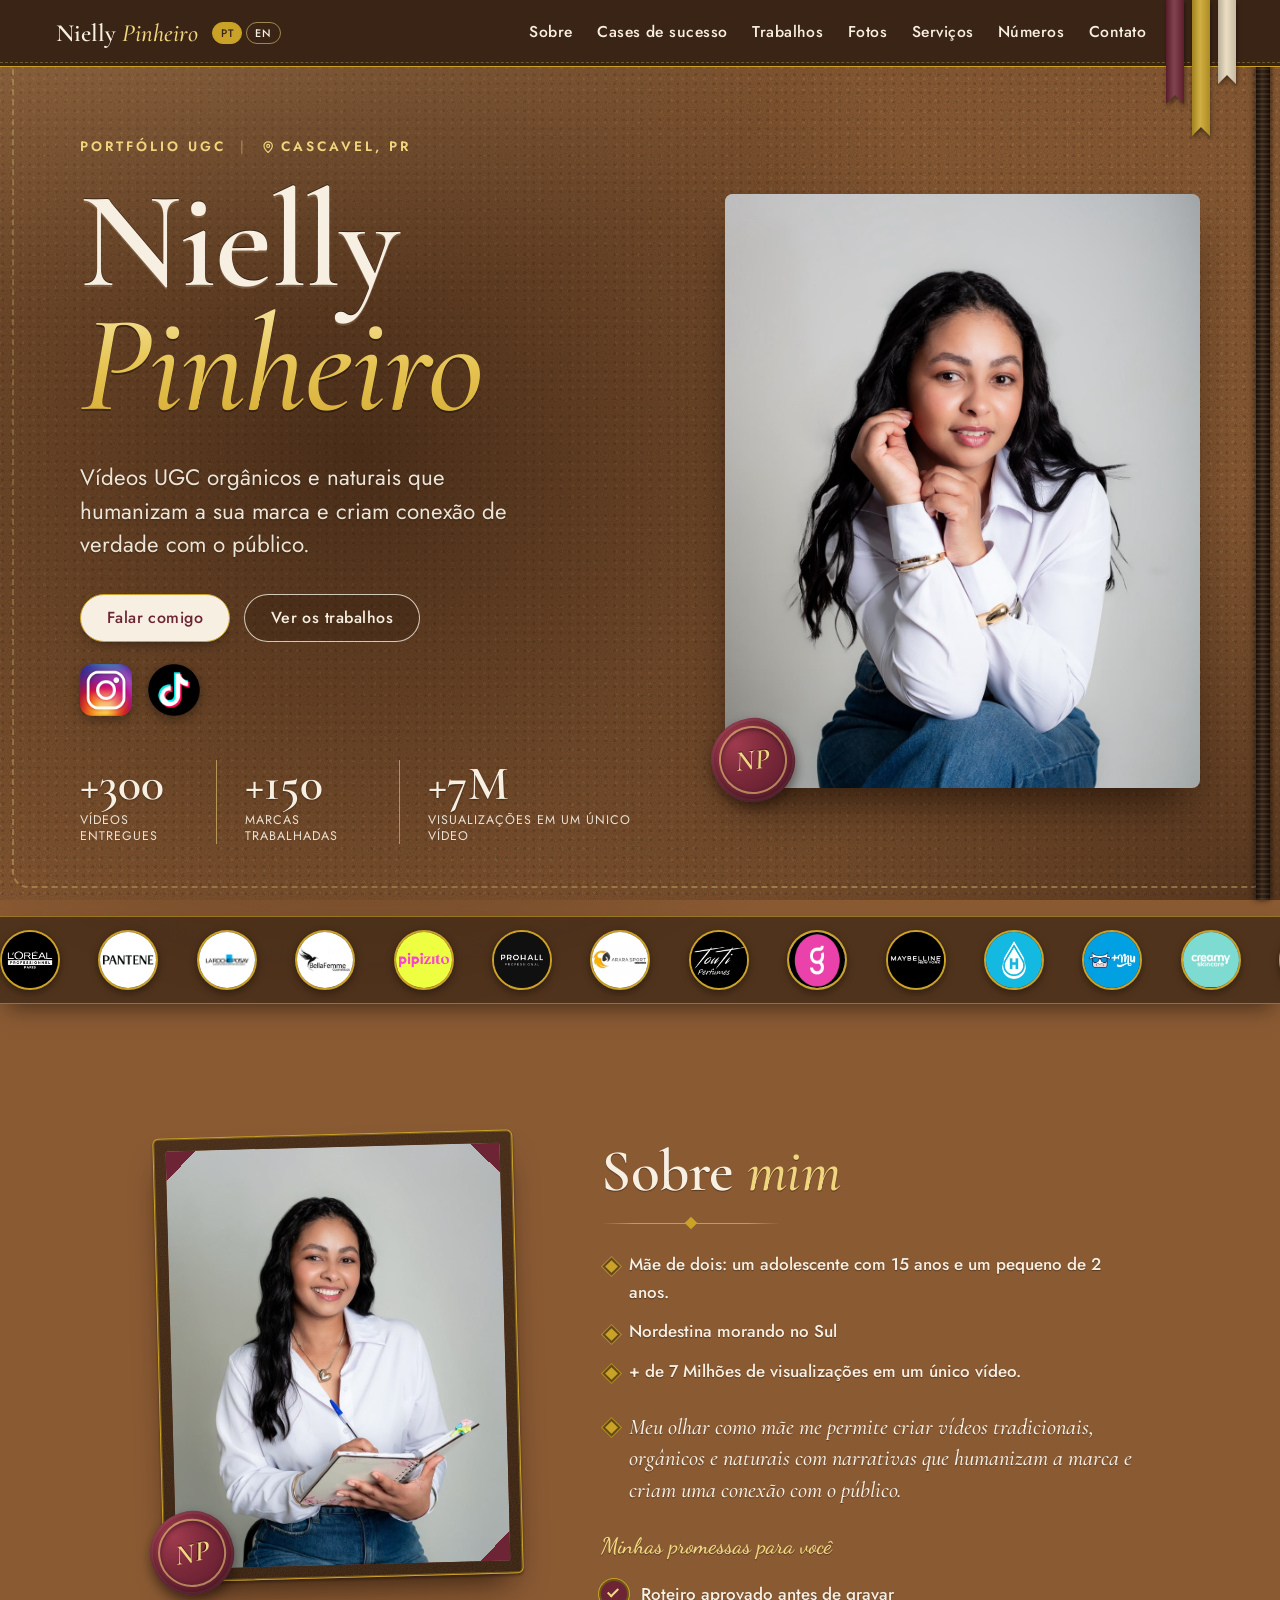
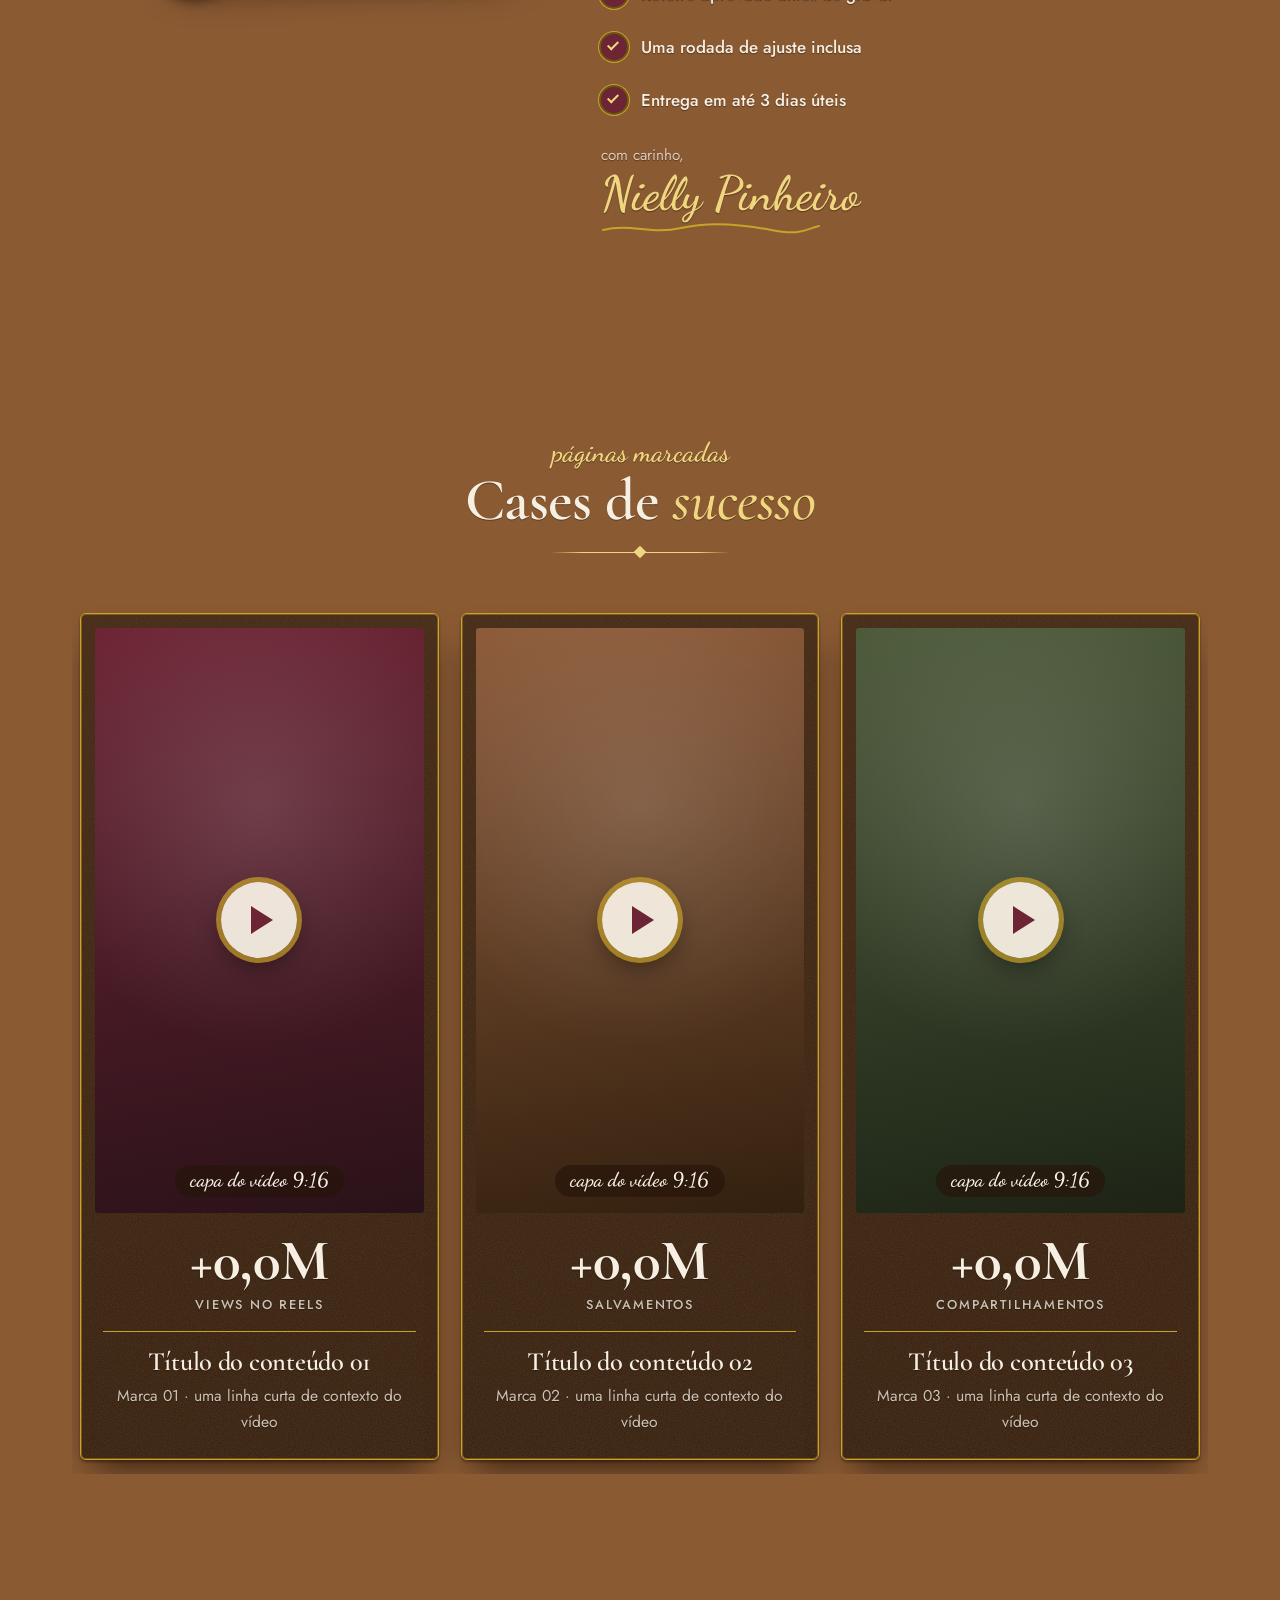
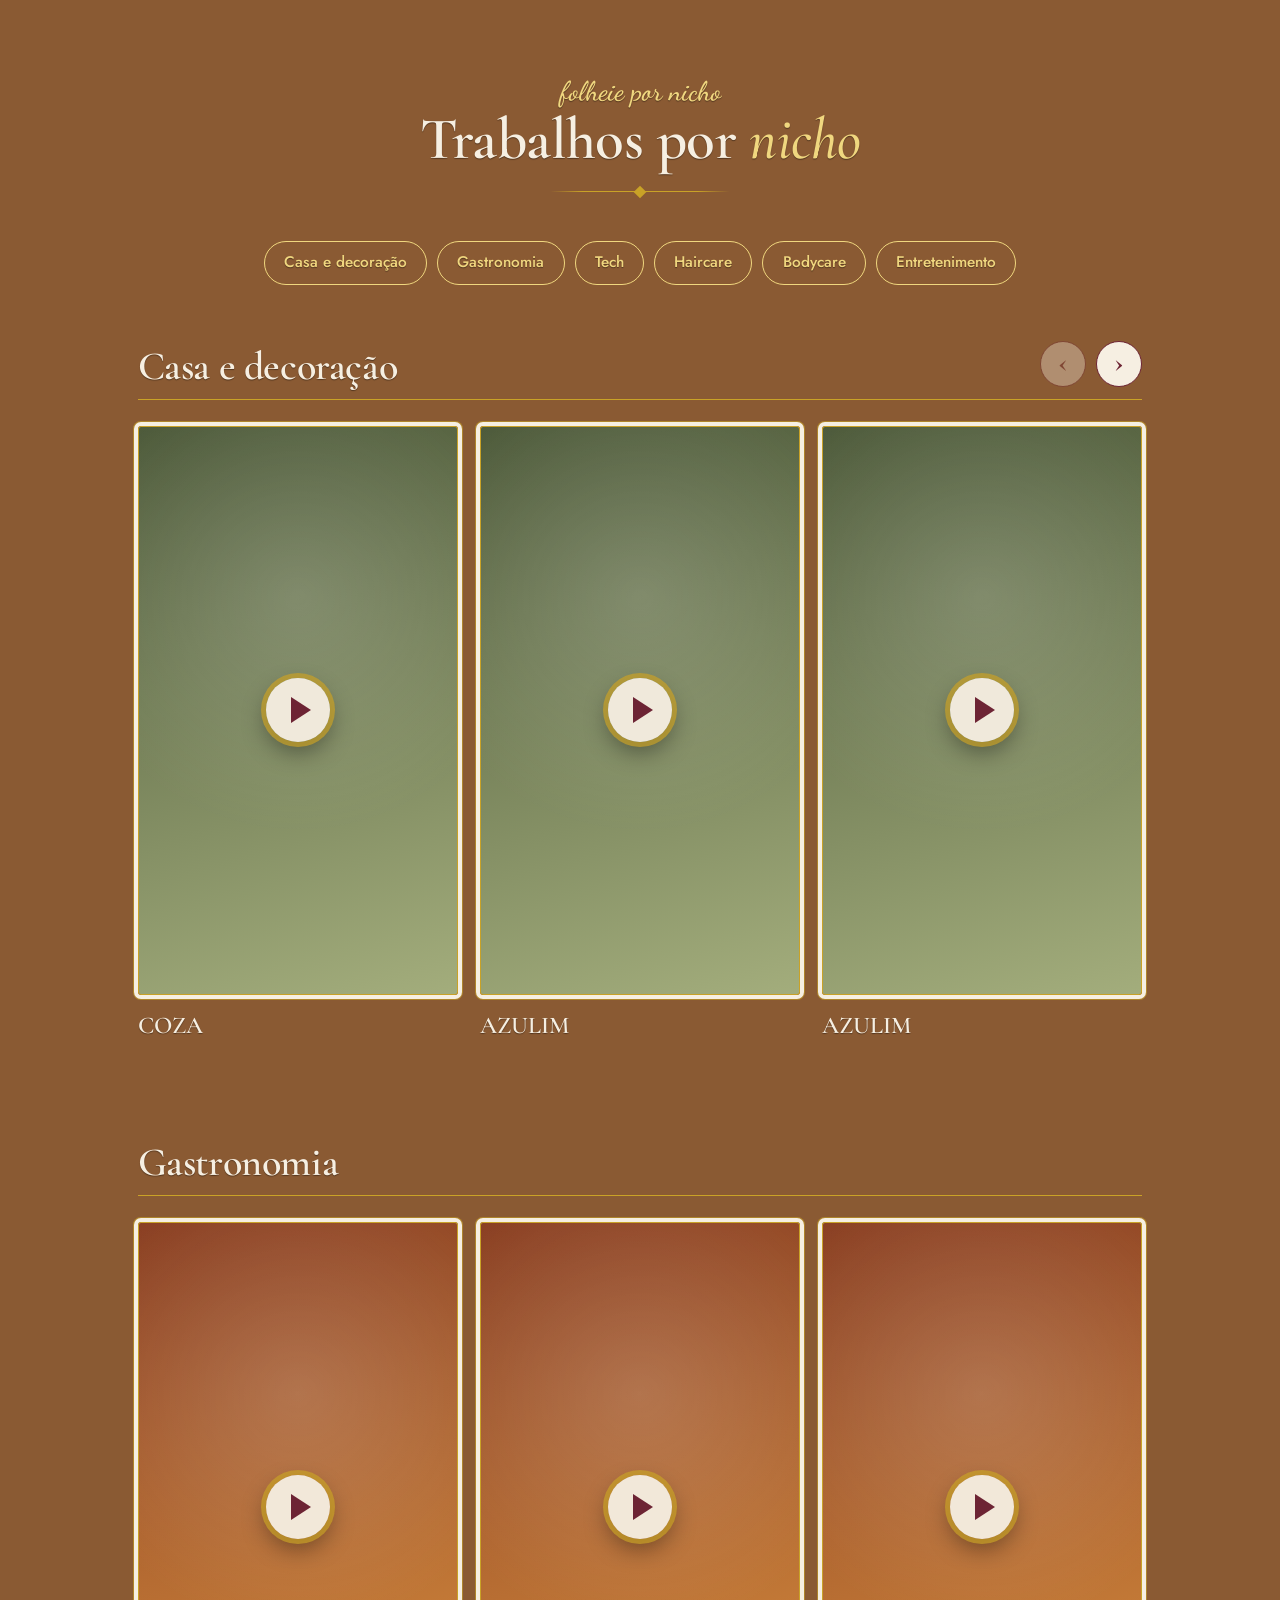
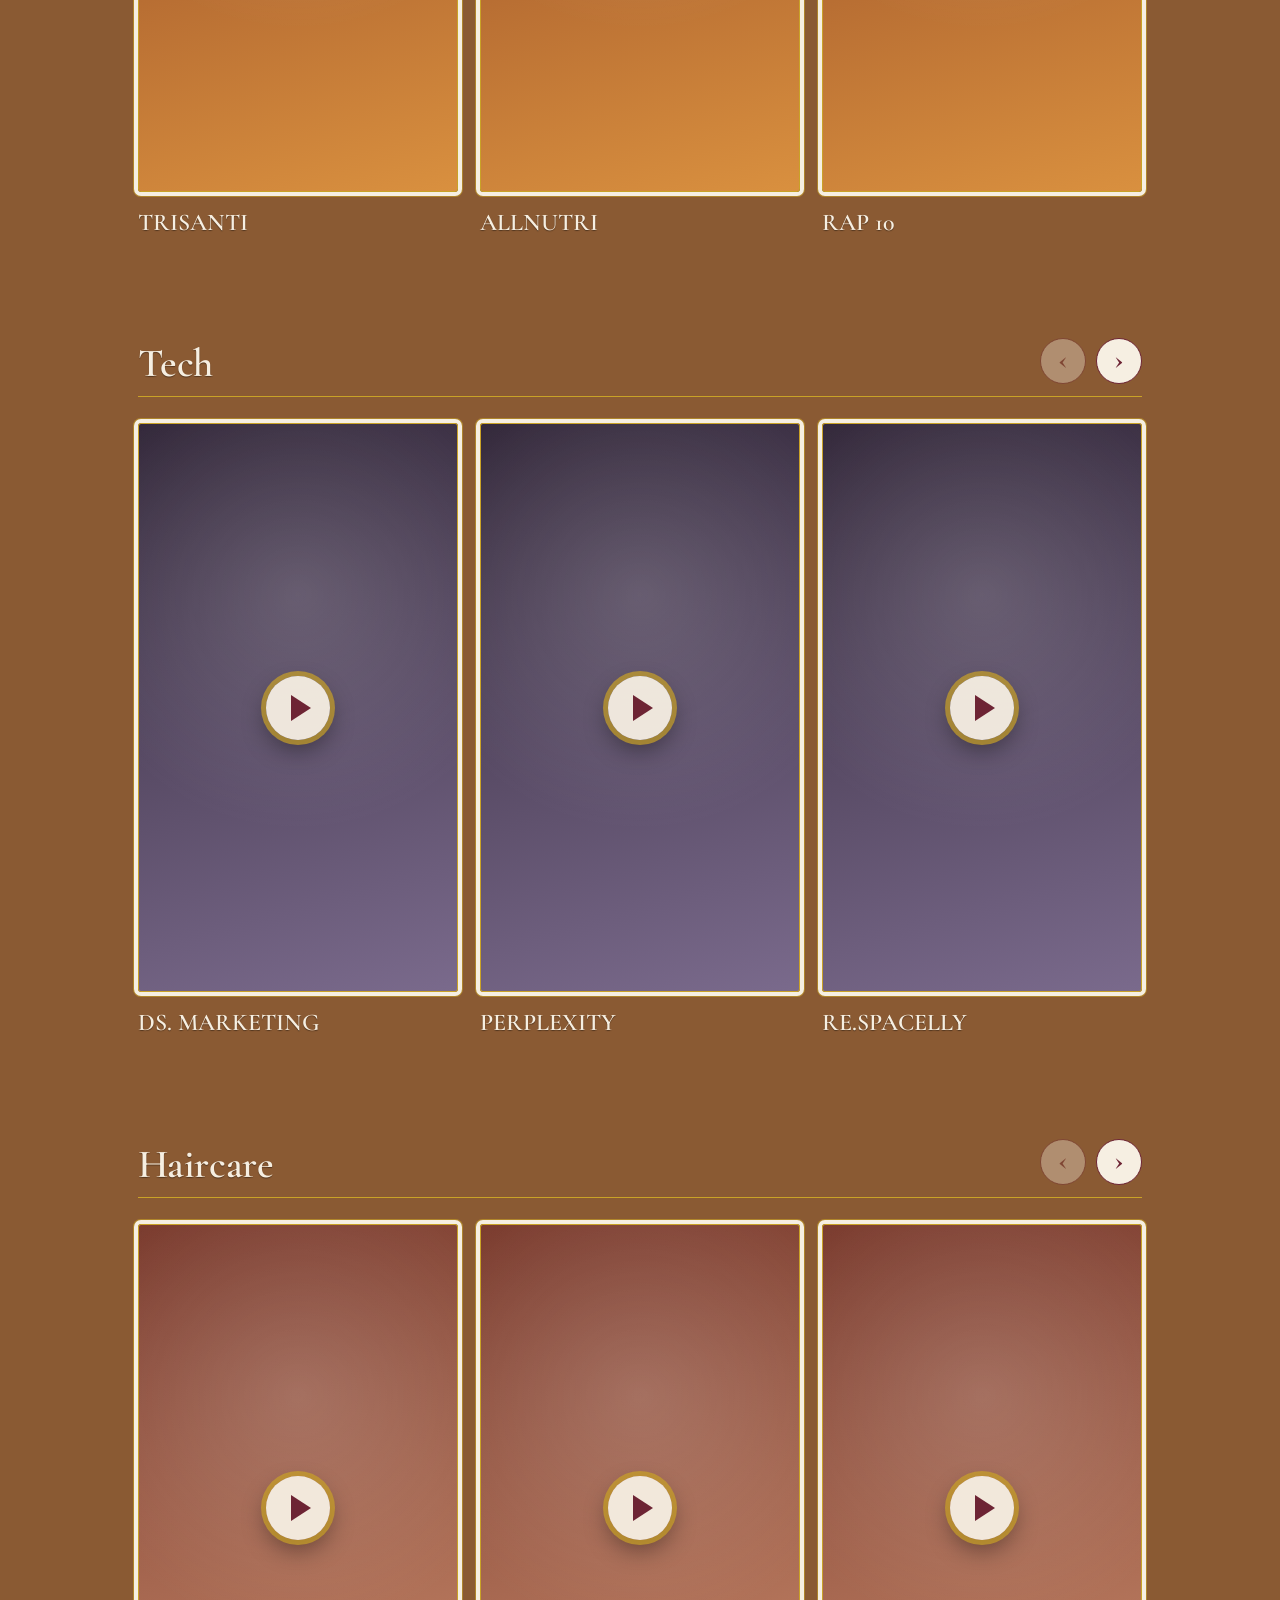
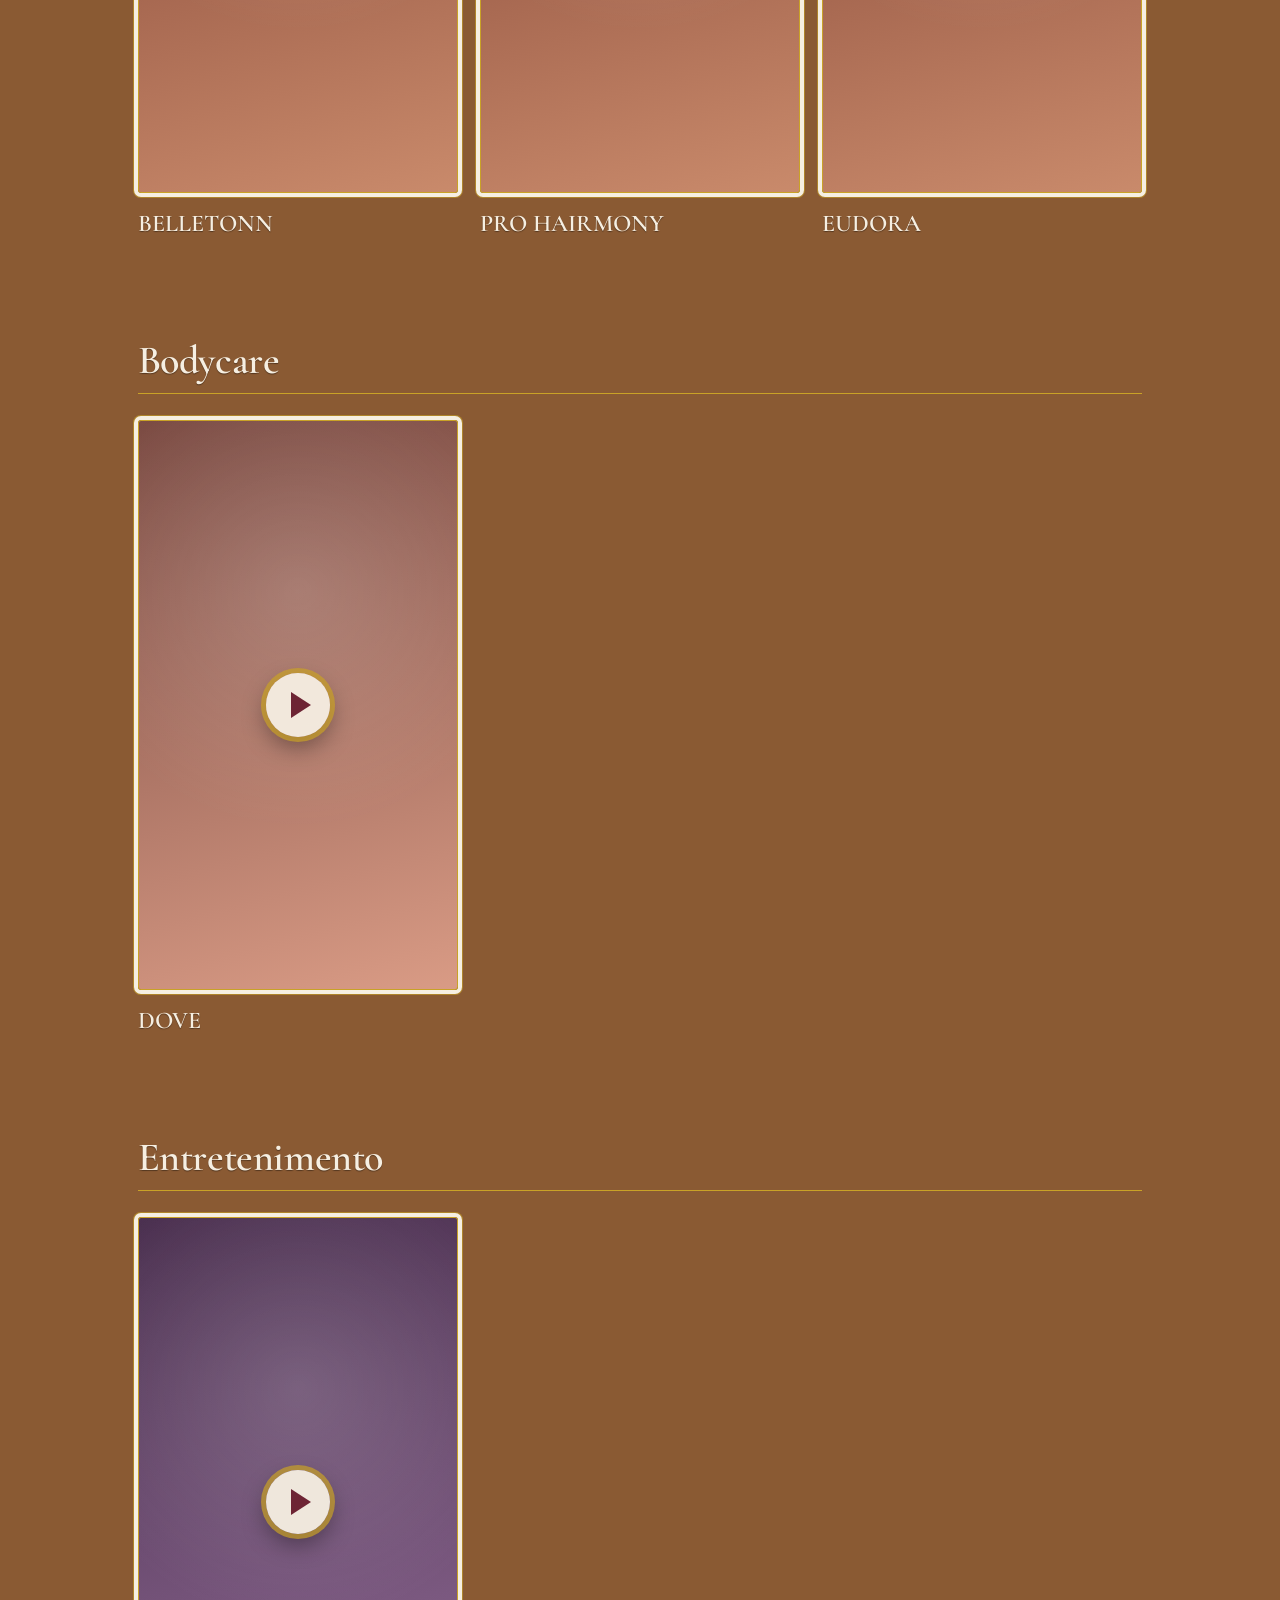
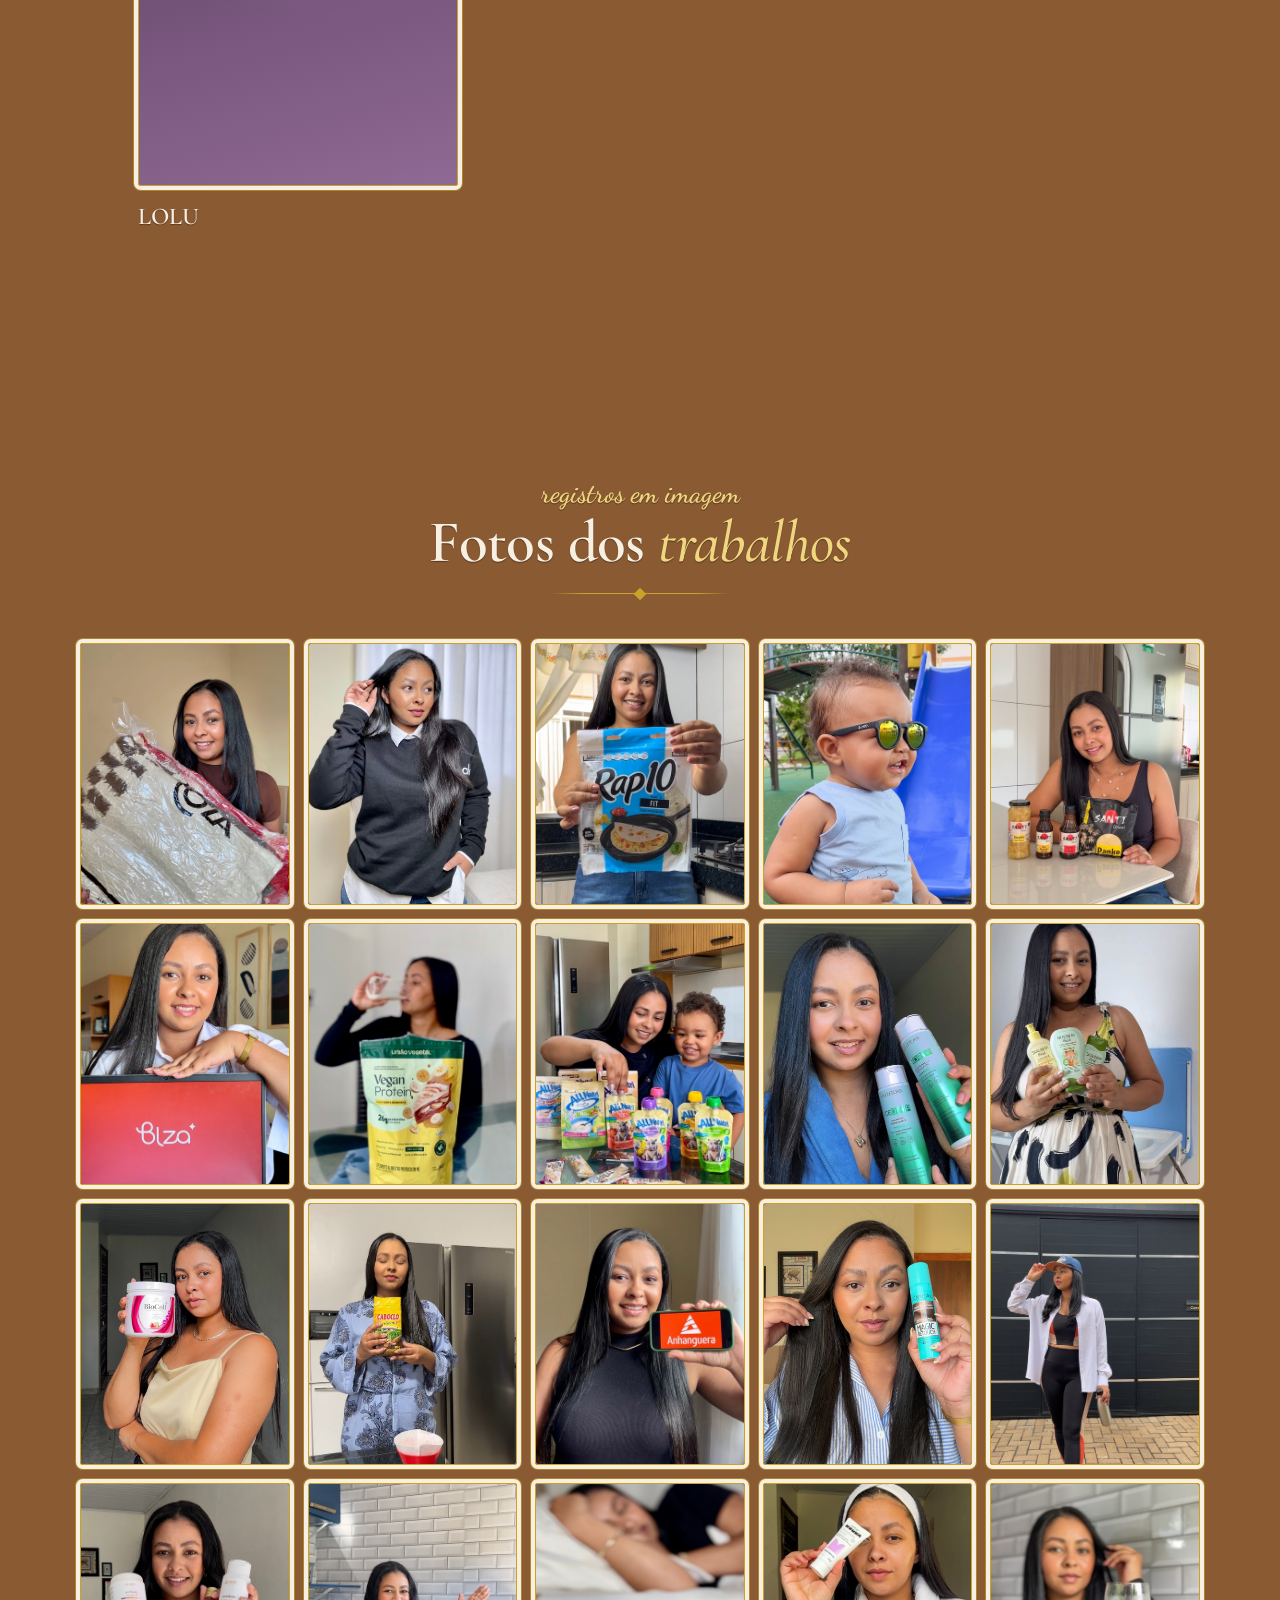
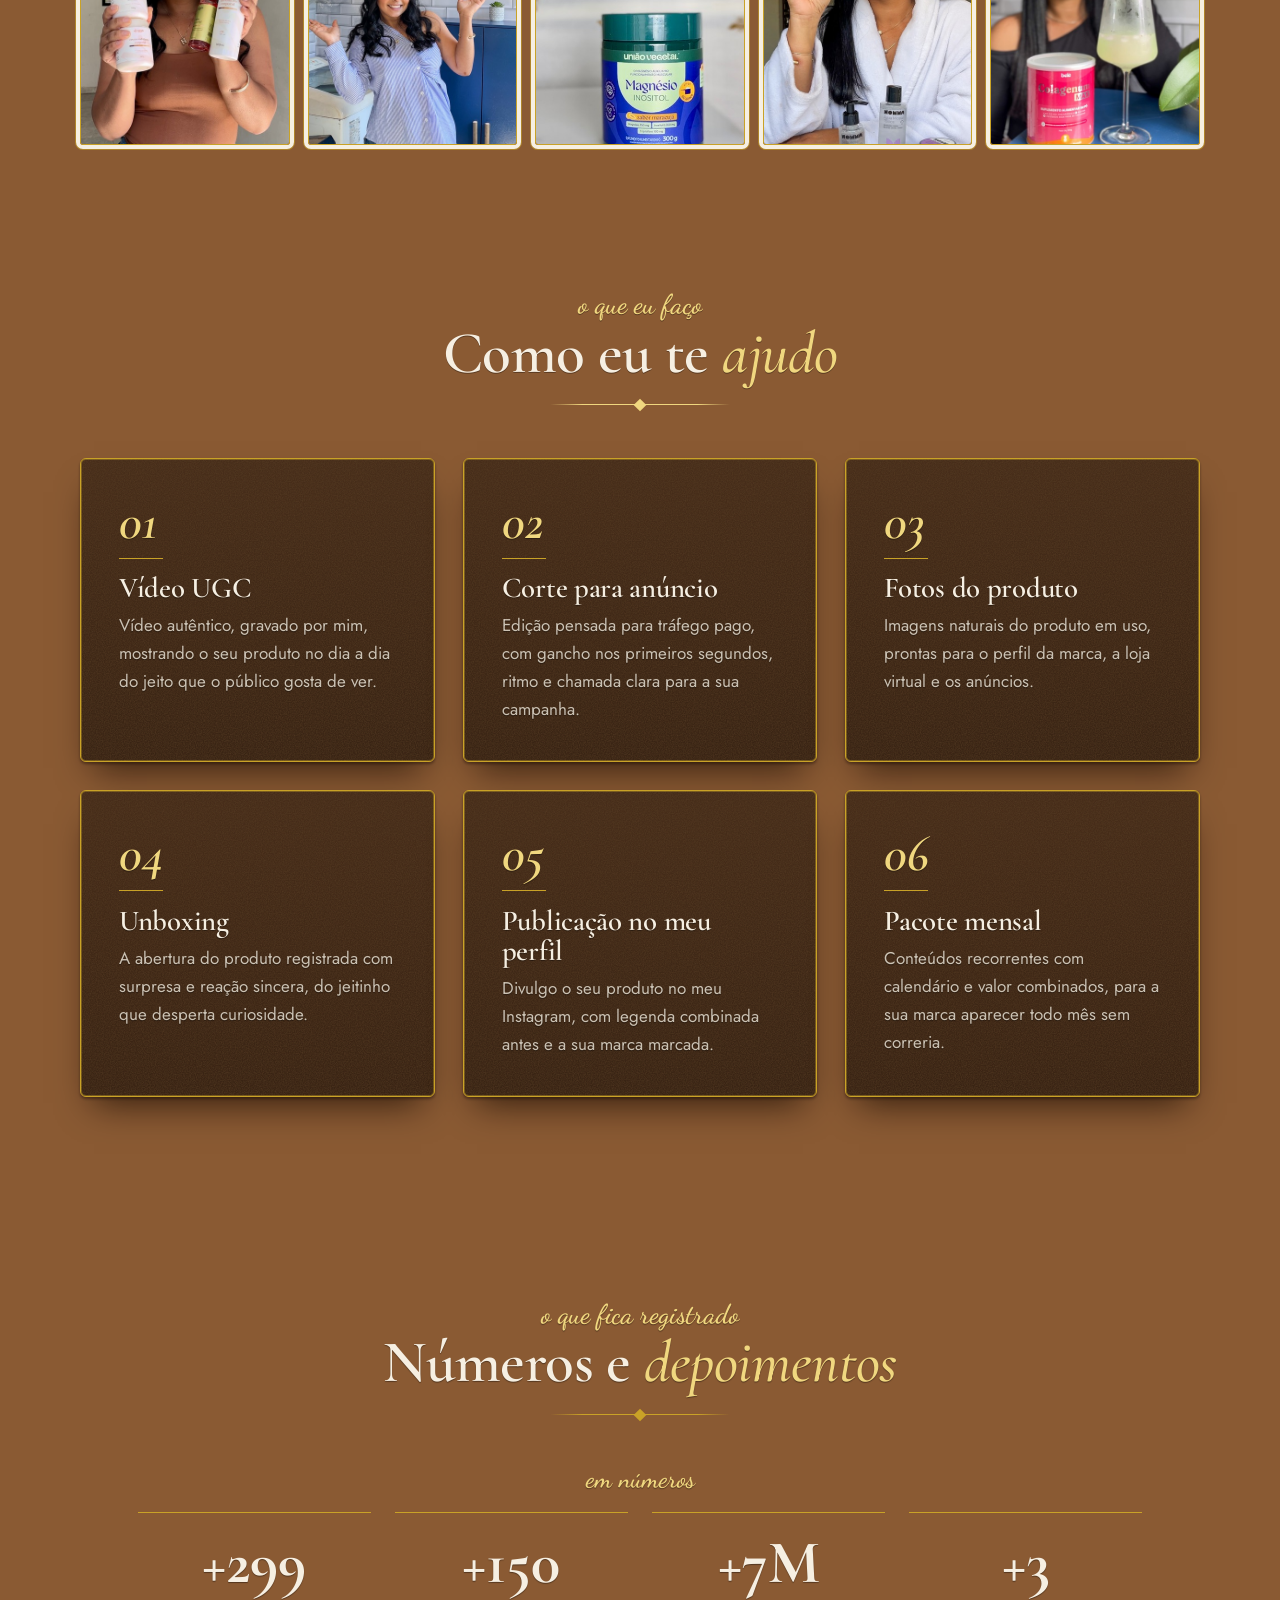
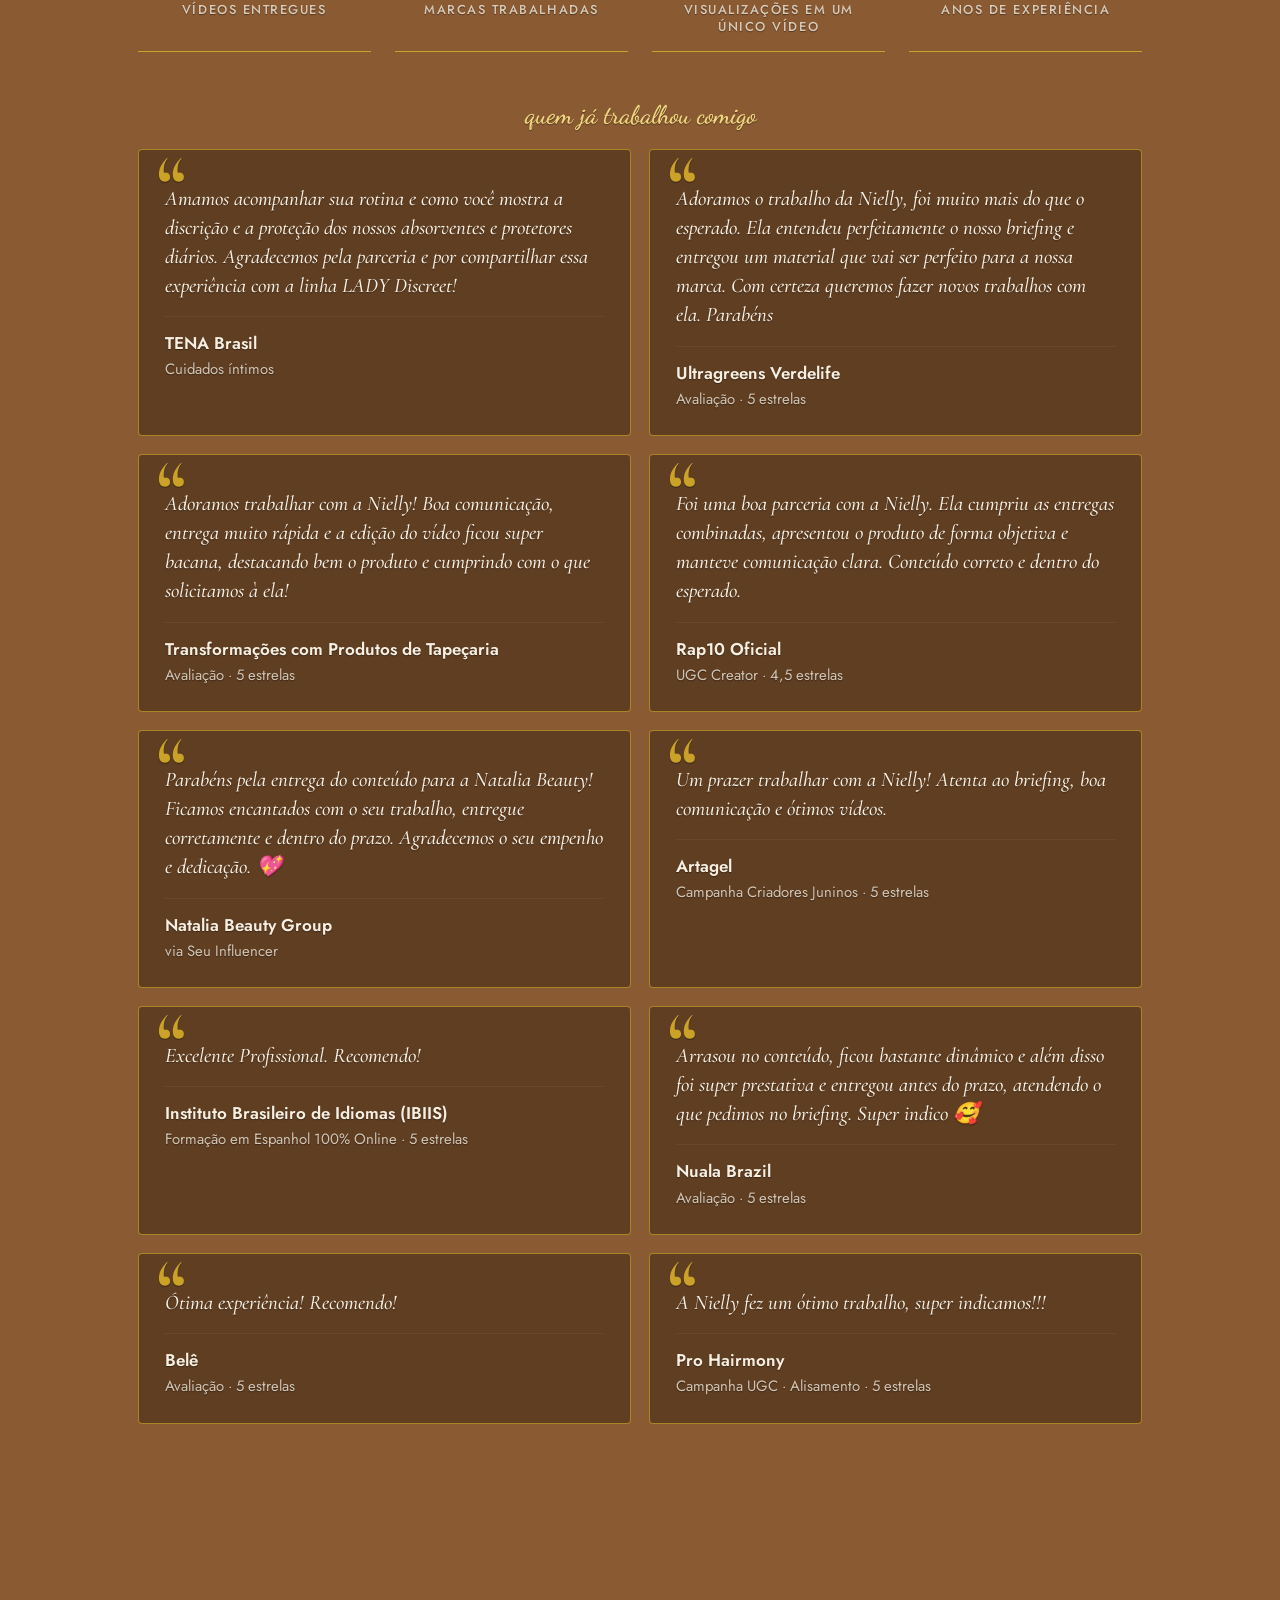
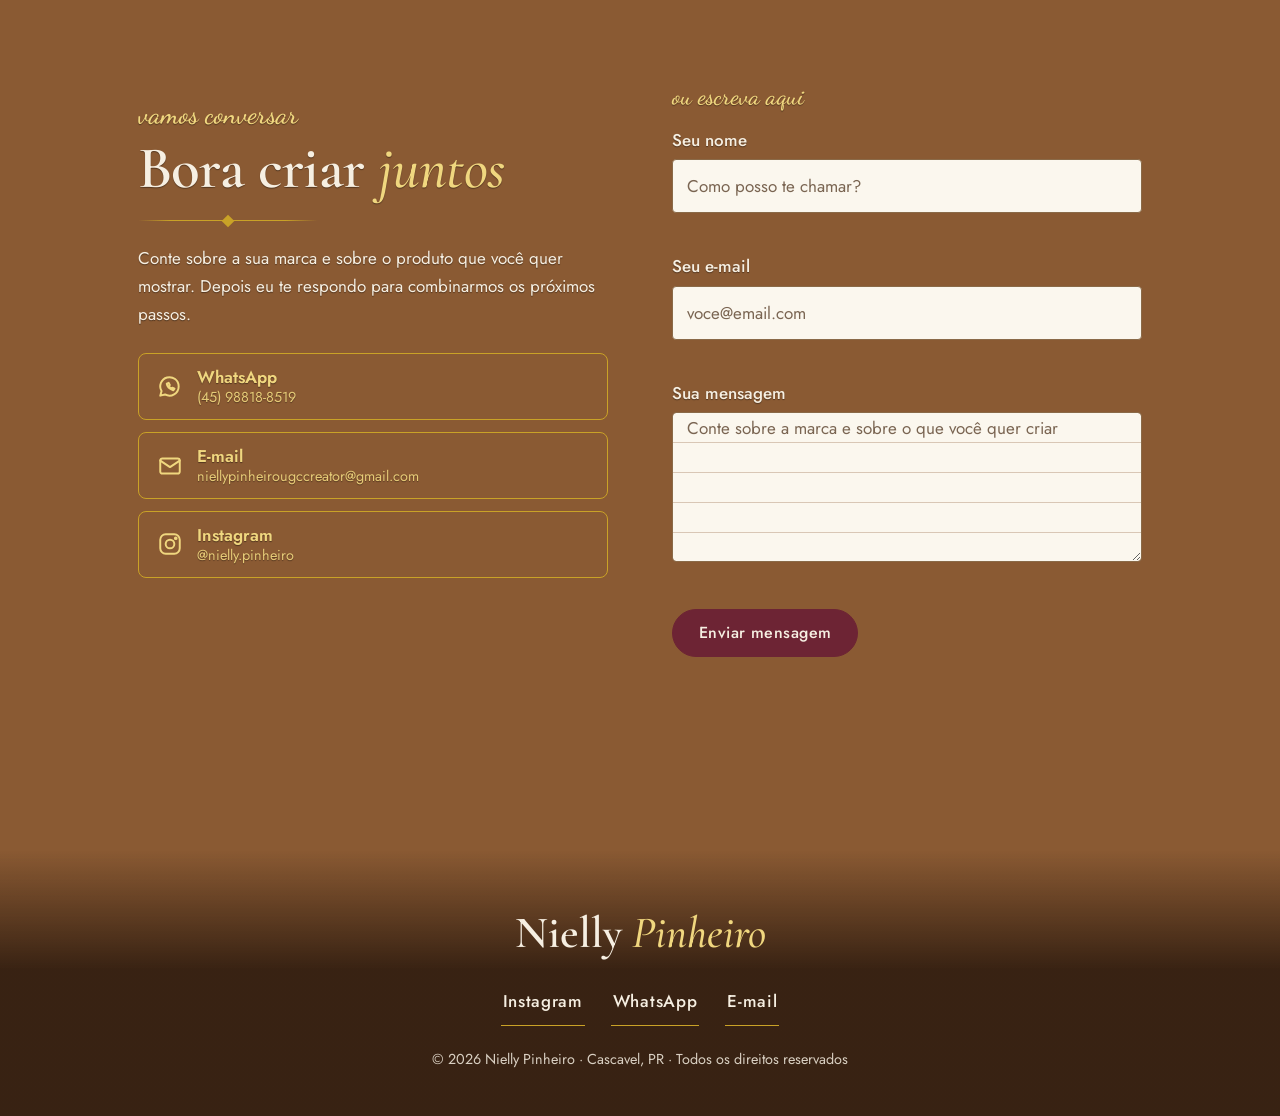
==== commit a67b8e8b: "Add files via upload" ====
--- a/index.html
+++ b/index.html
@@ -199,13 +199,12 @@
 .capa-etiqueta{display:flex;align-items:center;flex-wrap:wrap;gap:10px 14px}
 .capa-etiqueta .sep{opacity:.5;font-weight:400}
 @media (max-width:560px){.capa-etiqueta{font-size:.76rem;letter-spacing:.14em;gap:6px 10px}}
-.capa-redes{display:flex;flex-wrap:wrap;align-items:center;gap:10px;margin-top:16px}
-.capa-redes .rotulo{font-size:.78rem;letter-spacing:.14em;text-transform:uppercase;color:rgba(246,239,226,.7);margin-right:2px}
-.rede-btn{display:inline-flex;align-items:center;gap:8px;padding:7px 13px;border-radius:999px;border:1px solid rgba(240,215,127,.55);background:rgba(0,0,0,.14);color:var(--papel);font-size:.84rem;font-weight:500;letter-spacing:.02em;text-decoration:none;transition:border-color .2s,color .2s,background .2s}
-.rede-btn:hover,.rede-btn:focus-visible{border-color:var(--ouro-claro);color:var(--ouro-claro);background:rgba(0,0,0,.24)}
-.rede-btn[hidden]{display:none}
-.rede-btn .logo{width:17px;height:17px;flex:none}
-.rede-btn .ir-seta{width:12px;height:12px;flex:none;fill:none;stroke:currentColor;stroke-width:2.2;stroke-linecap:round;stroke-linejoin:round;opacity:.75}
+.capa-redes{display:flex;align-items:center;gap:16px;margin-top:22px}
+.rede-logo{display:inline-block;flex:none;width:52px;height:52px;line-height:0;border-radius:24%;box-shadow:0 4px 12px rgba(0,0,0,.35);transition:transform .2s,box-shadow .2s}
+.rede-logo.tk{border-radius:50%}
+.rede-logo img{width:100%;height:100%;display:block}
+.rede-logo:hover,.rede-logo:focus-visible{transform:translateY(-3px) scale(1.07);box-shadow:0 10px 20px rgba(0,0,0,.45)}
+.rede-logo[hidden]{display:none}
 .capa-etiqueta .local{display:inline-flex;align-items:center;gap:6px}
 .capa-etiqueta .pin{width:1.05em;height:1.05em;flex:none;fill:none;stroke:currentColor;stroke-width:2;stroke-linecap:round;stroke-linejoin:round}
 .capa h1{font-size:clamp(3.7rem,13vw,8.6rem);line-height:.9;color:var(--papel);text-shadow:0 -1px 0 rgba(0,0,0,.45),0 2px 0 rgba(255,235,200,.16);margin:.18em 0 .24em}
@@ -510,10 +509,10 @@
         <a class="btn btn-claro" href="#trabalhos">Ver os trabalhos</a>
       </div>
       <div class="capa-redes revela" style="--d:280ms">
-        <span class="rotulo">Me siga</span>
-        <a class="rede-btn" data-contato="instagram" href="https://www.instagram.com/nielly.pinheiro/" target="_blank" rel="noopener noreferrer"><svg class="logo" viewBox="0 0 24 24" aria-hidden="true" focusable="false" fill="none" stroke="currentColor" stroke-width="1.8" stroke-linecap="round" stroke-linejoin="round"><rect x="3" y="3" width="18" height="18" rx="5"/><circle cx="12" cy="12" r="4"/><circle cx="17.3" cy="6.7" r=".8" fill="currentColor"/></svg><span>Instagram</span><svg class="ir-seta" viewBox="0 0 24 24" aria-hidden="true" focusable="false"><path d="M7 17L17 7M9 7h8v8"/></svg><span class="sr-only">(abre em nova aba)</span></a>
-        <a class="rede-btn" data-contato="tiktok" href="#" target="_blank" rel="noopener noreferrer" hidden><svg class="logo" viewBox="0 0 24 24" aria-hidden="true" focusable="false" fill="currentColor"><path d="M16.5 3a4.6 4.6 0 0 0 3.5 4v3a7.6 7.6 0 0 1-3.5-1v6.2a5.2 5.2 0 1 1-5.2-5.2c.3 0 .6 0 .9.1v3.1a2.2 2.2 0 1 0 1.3 2V3h3z"/></svg><span>TikTok</span><svg class="ir-seta" viewBox="0 0 24 24" aria-hidden="true" focusable="false"><path d="M7 17L17 7M9 7h8v8"/></svg><span class="sr-only">(abre em nova aba)</span></a>
-      </div>      <!-- Os três números vêm da lista METRICAS (script, no fim do arquivo) -->
+        <a class="rede-logo ig" data-contato="instagram" href="https://www.instagram.com/nielly.pinheiro/" target="_blank" rel="noopener noreferrer"><img src="logos/instagram.png" alt="" width="52" height="52" decoding="async"><span class="sr-only">Instagram</span><span class="sr-only">(abre em nova aba)</span></a>
+        <a class="rede-logo tk" data-contato="tiktok" href="#" target="_blank" rel="noopener noreferrer" hidden><img src="logos/tiktok.png" alt="" width="52" height="52" decoding="async"><span class="sr-only">TikTok</span><span class="sr-only">(abre em nova aba)</span></a>
+      </div>
+      <!-- Os três números vêm da lista METRICAS (script, no fim do arquivo) -->
       <ul class="capa-numeros revela" id="capaNumeros" style="--d:320ms" aria-label="Números da Nielly"></ul>
     </div>
 
@@ -1696,7 +1695,6 @@
     "Sobre": "About", "Cases de sucesso": "Success stories", "Trabalhos": "Work", "Fotos": "Photos",
     "Serviços": "Services", "Números": "Numbers", "Contato": "Contact",
     "Portfólio UGC": "UGC Portfolio",
-    "Me siga": "Follow me",
     "conteúdo UGC que vende no dia": "UGC content that sells on the day",
     "reservar agenda →": "book your spot →",
     "Hoje é Black Friday!": "Today is Black Friday!",
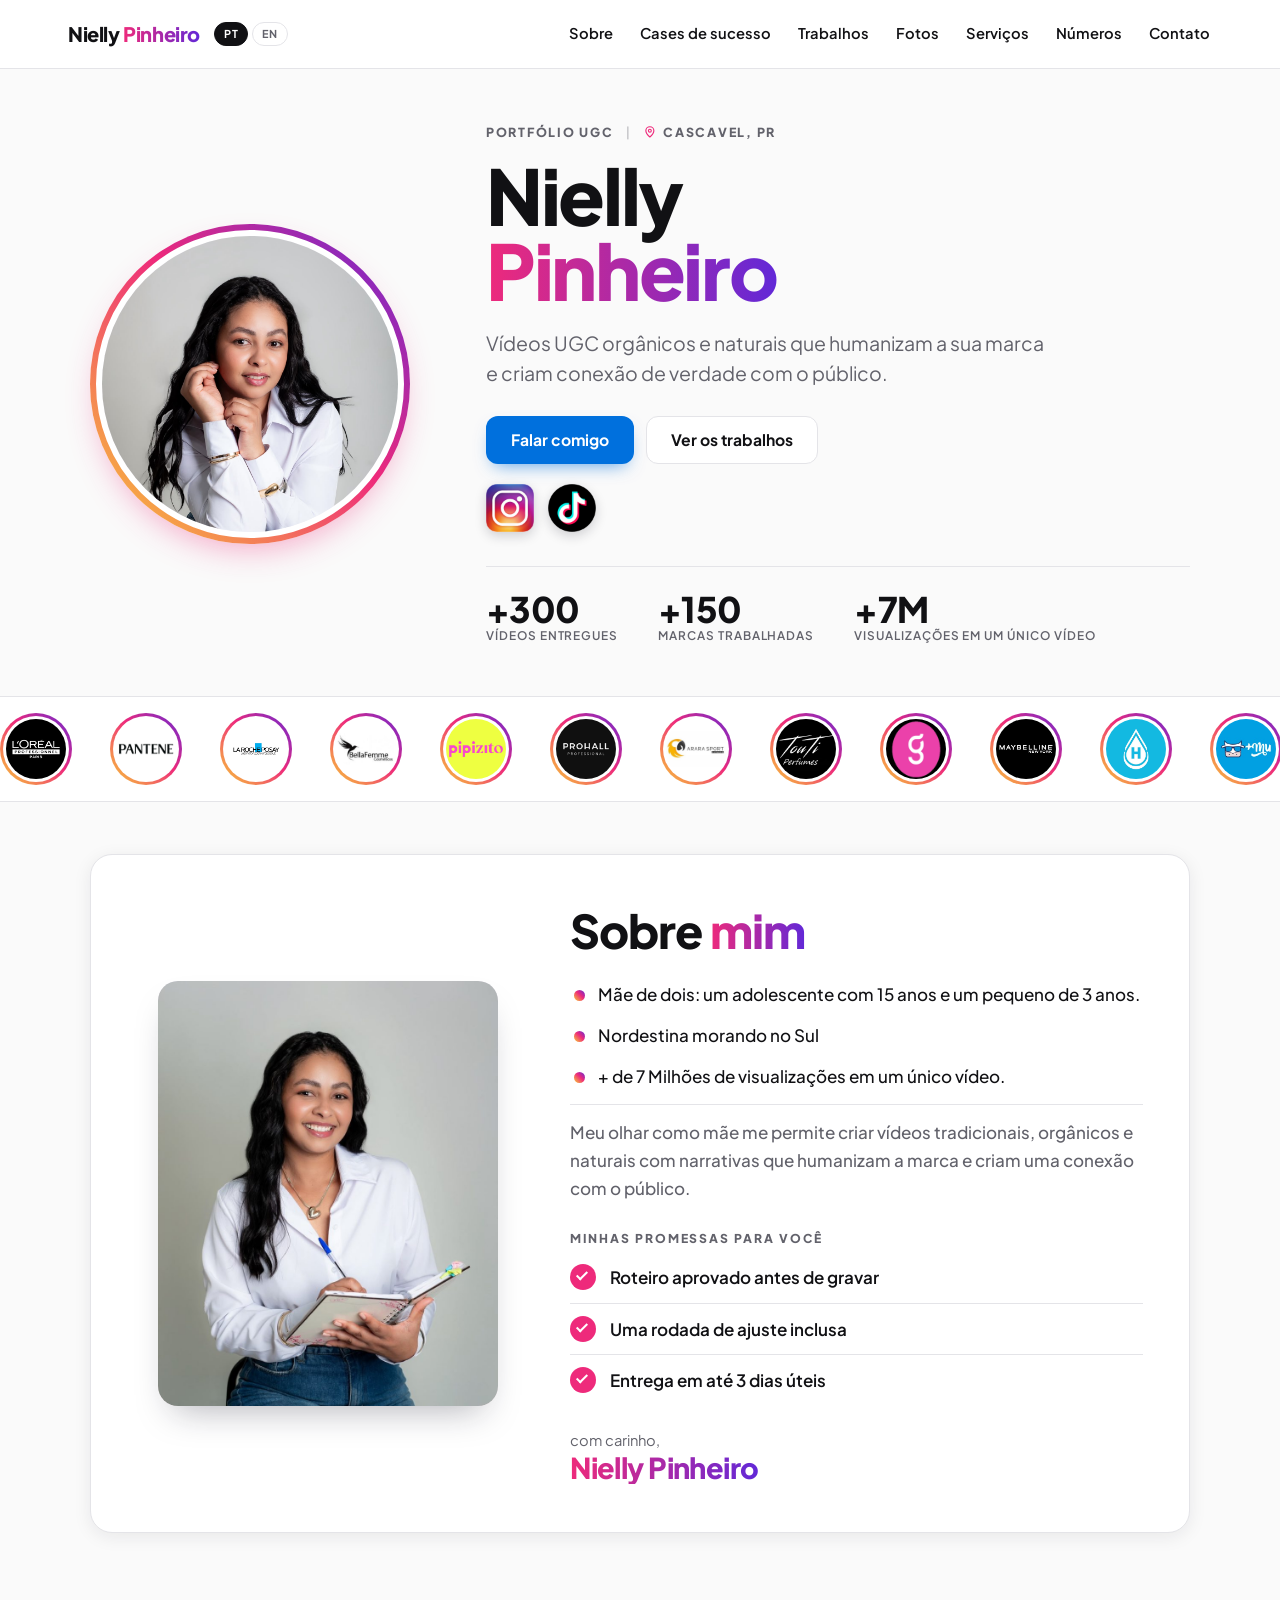
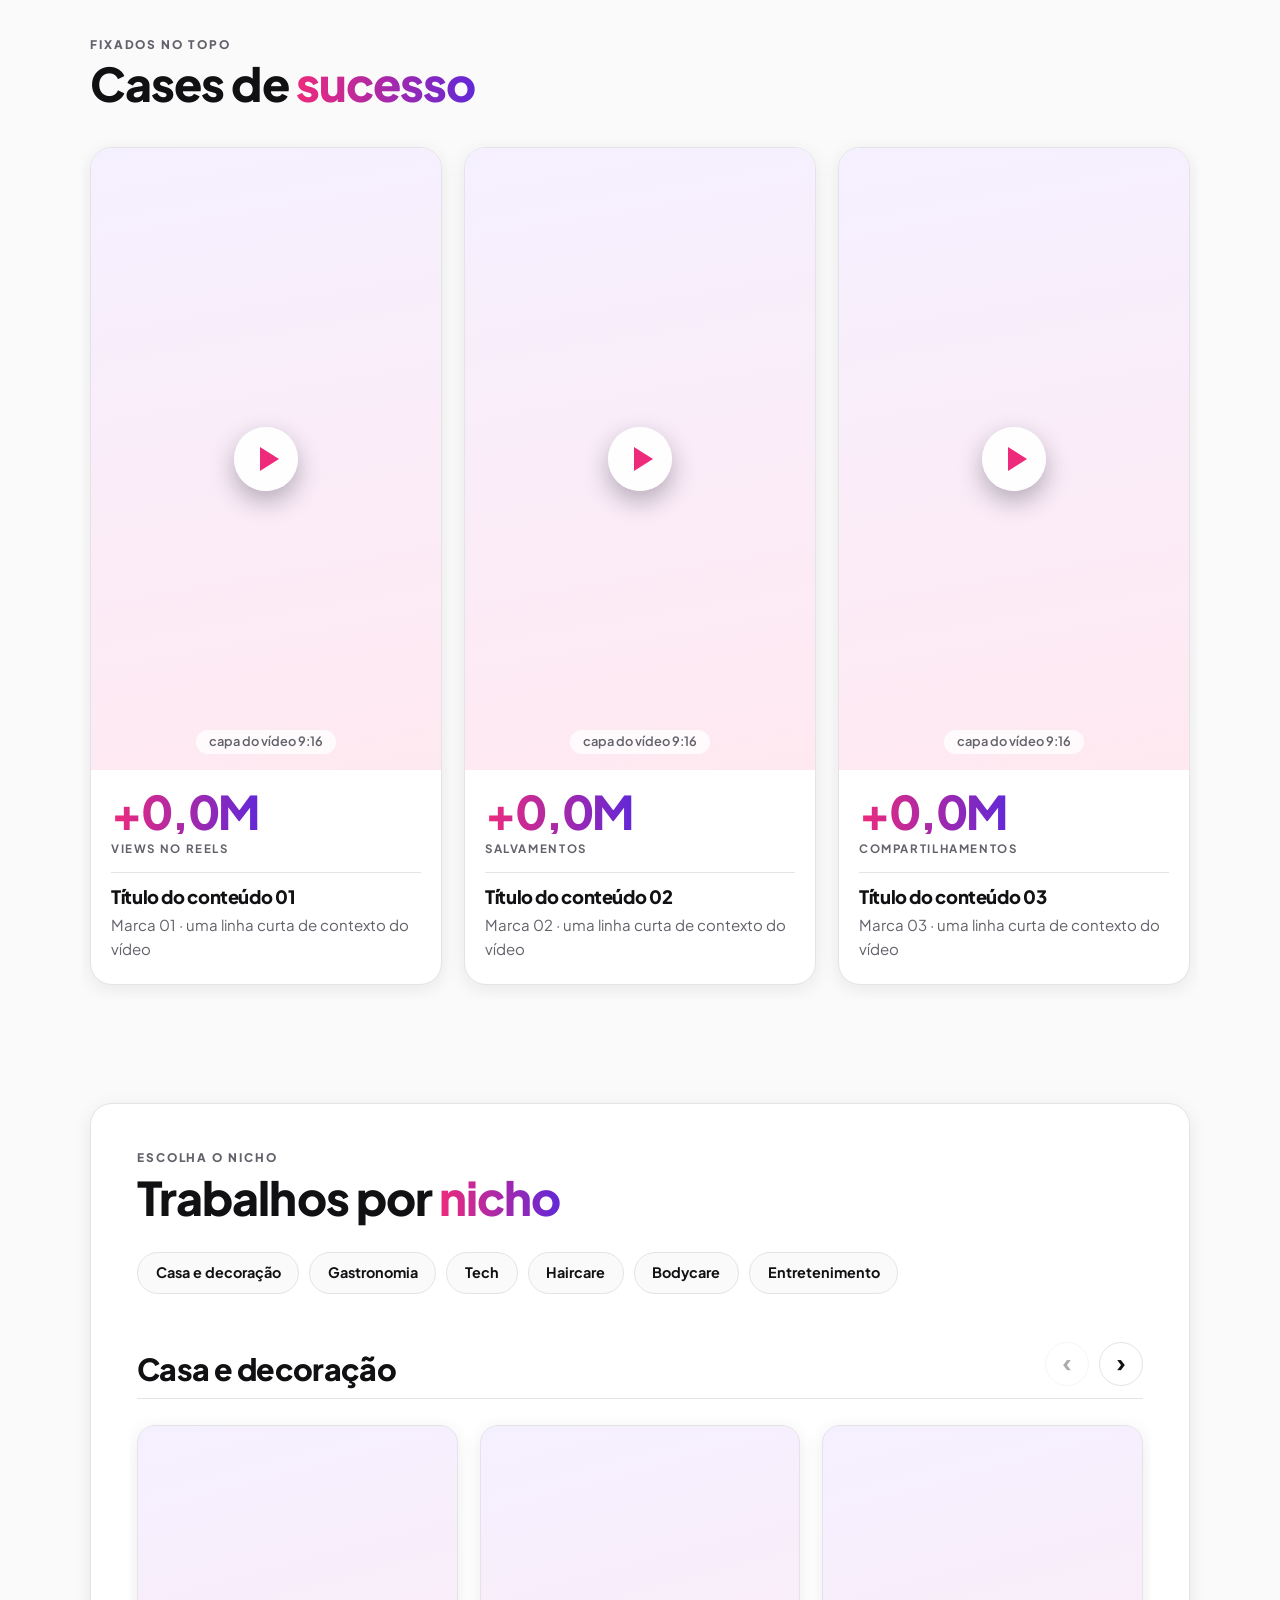
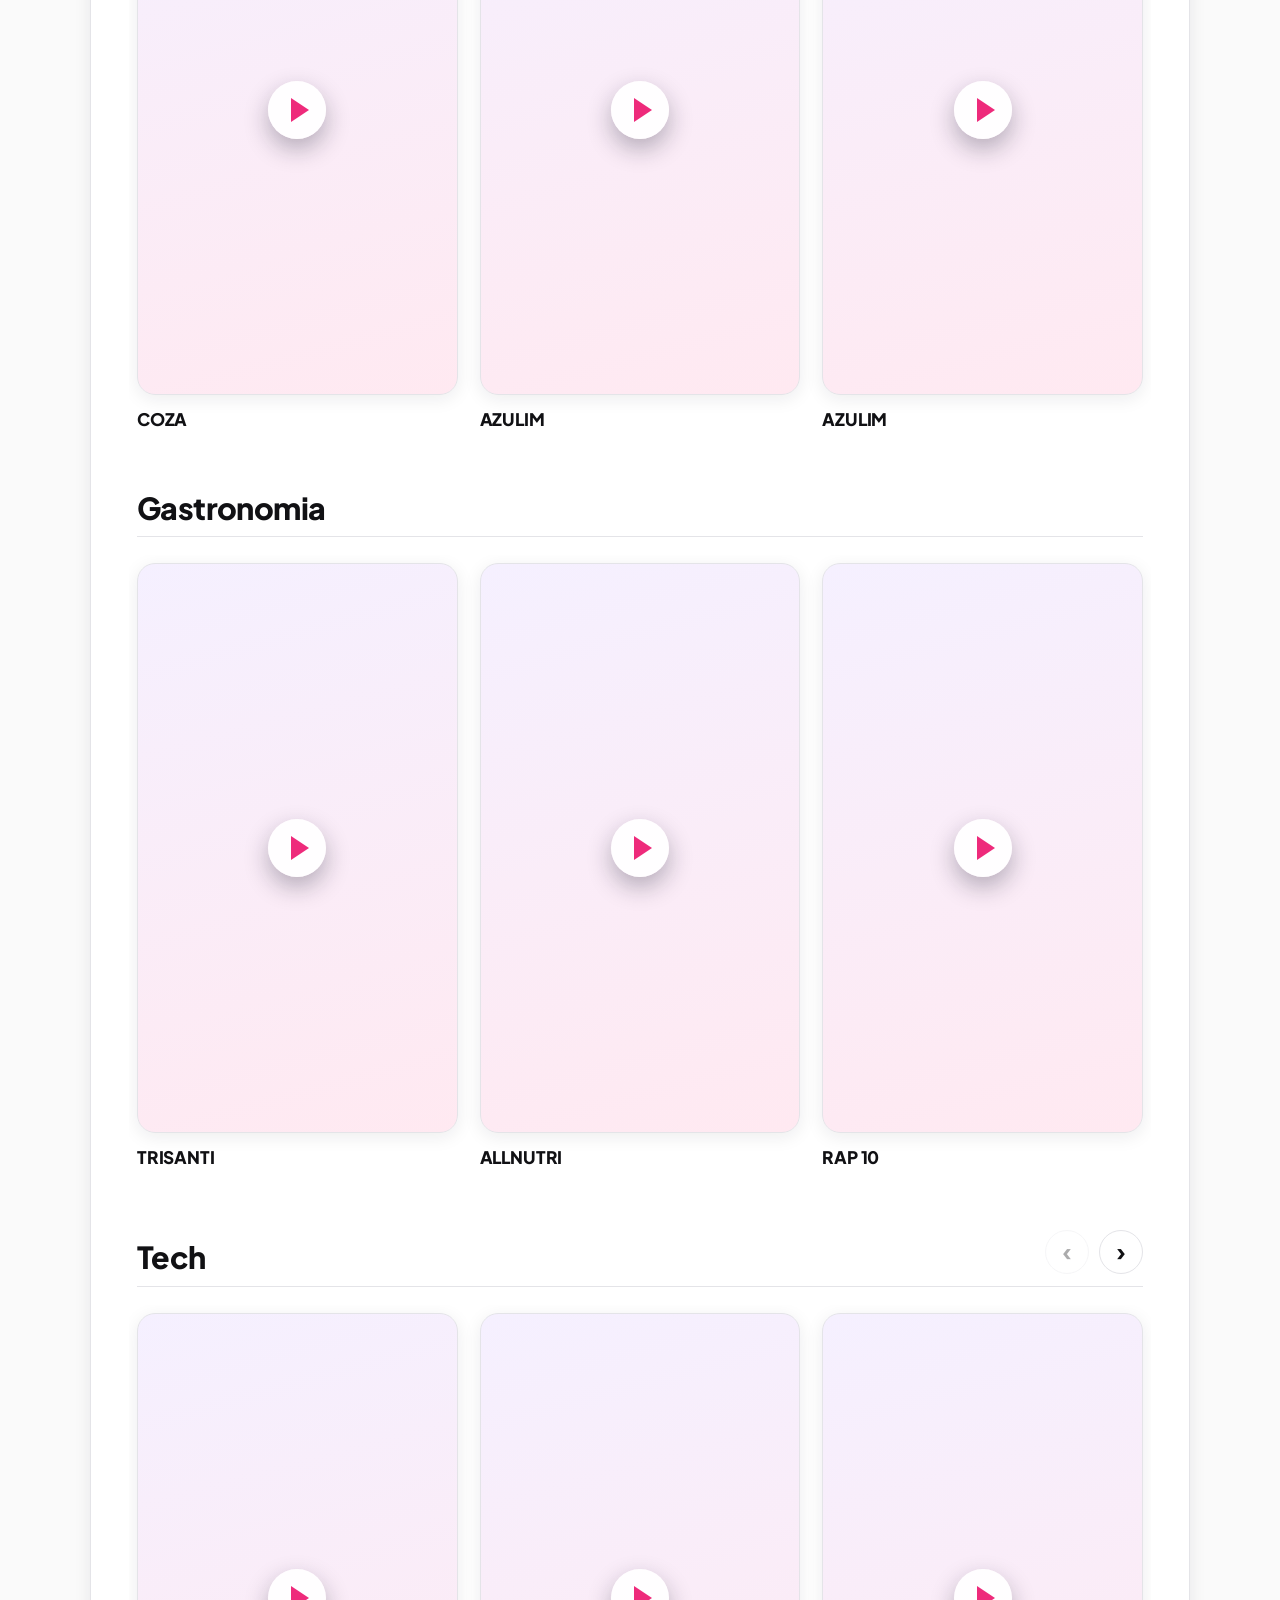
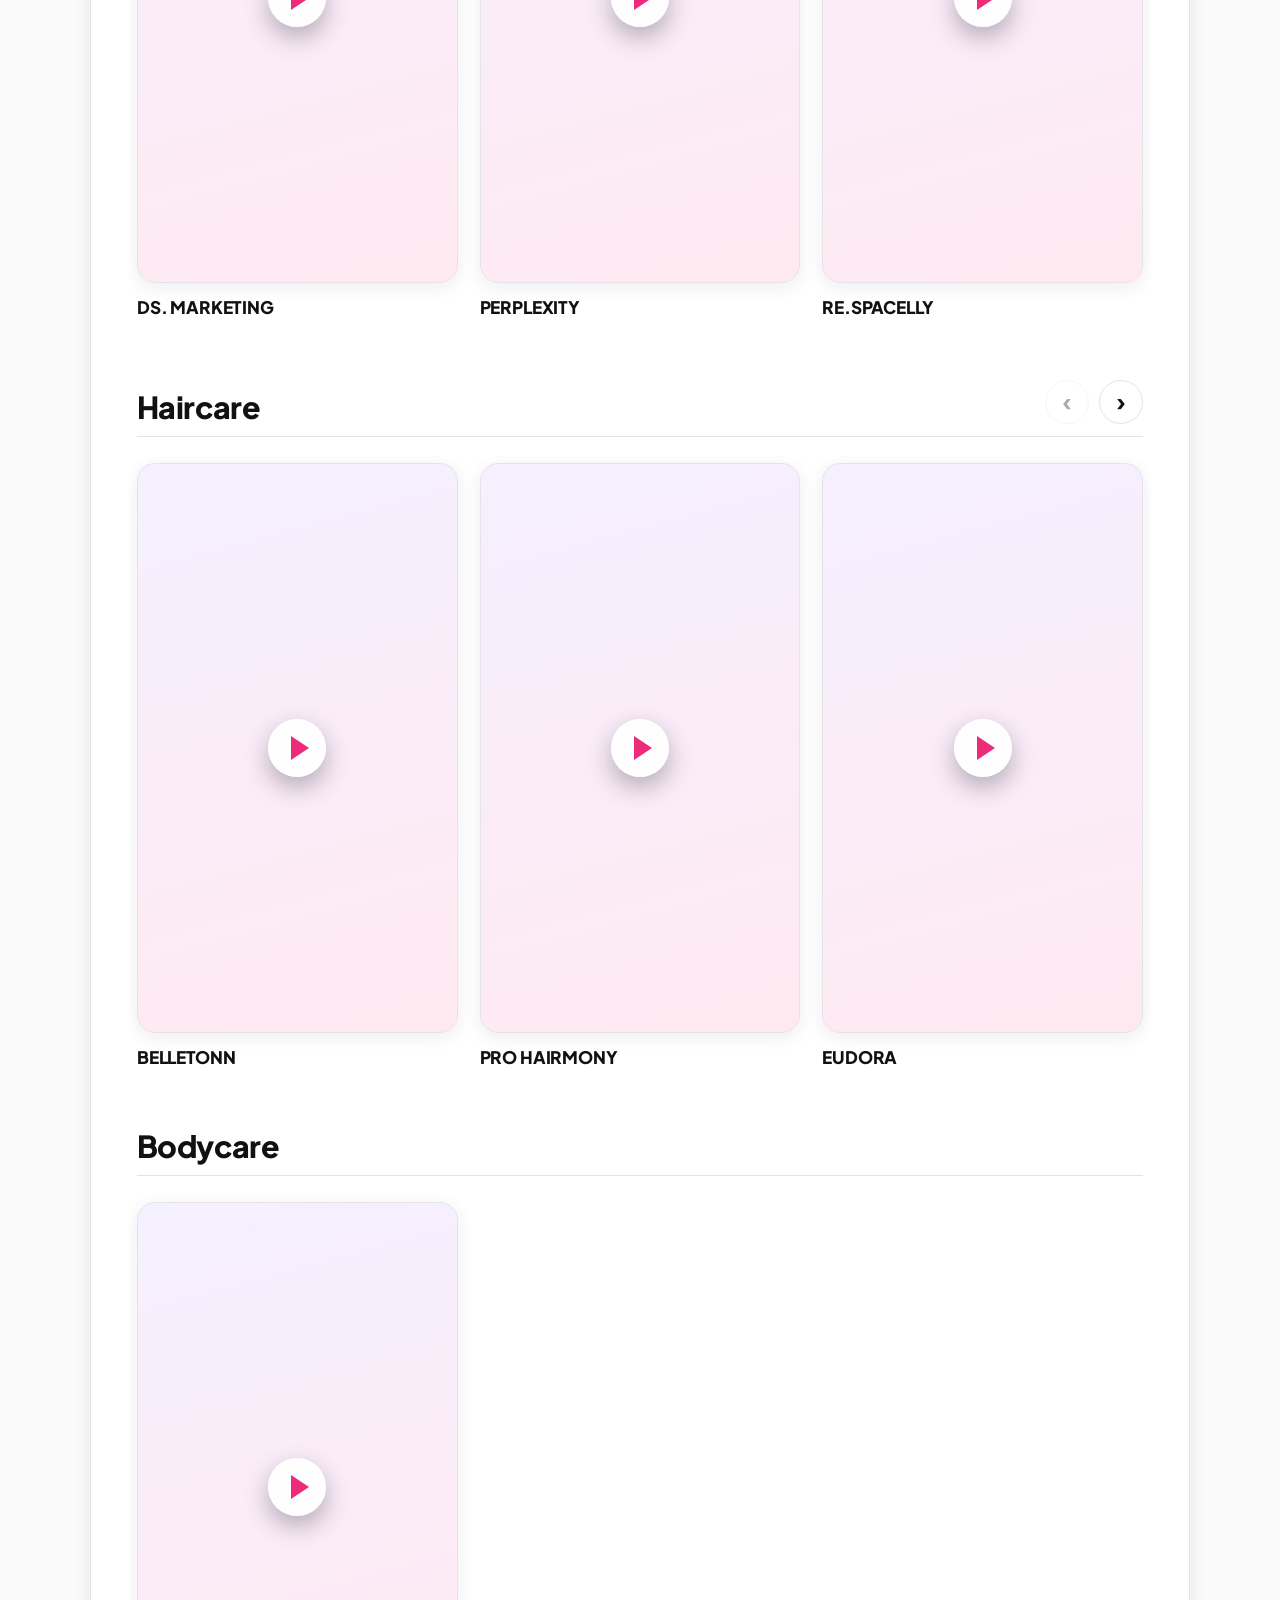
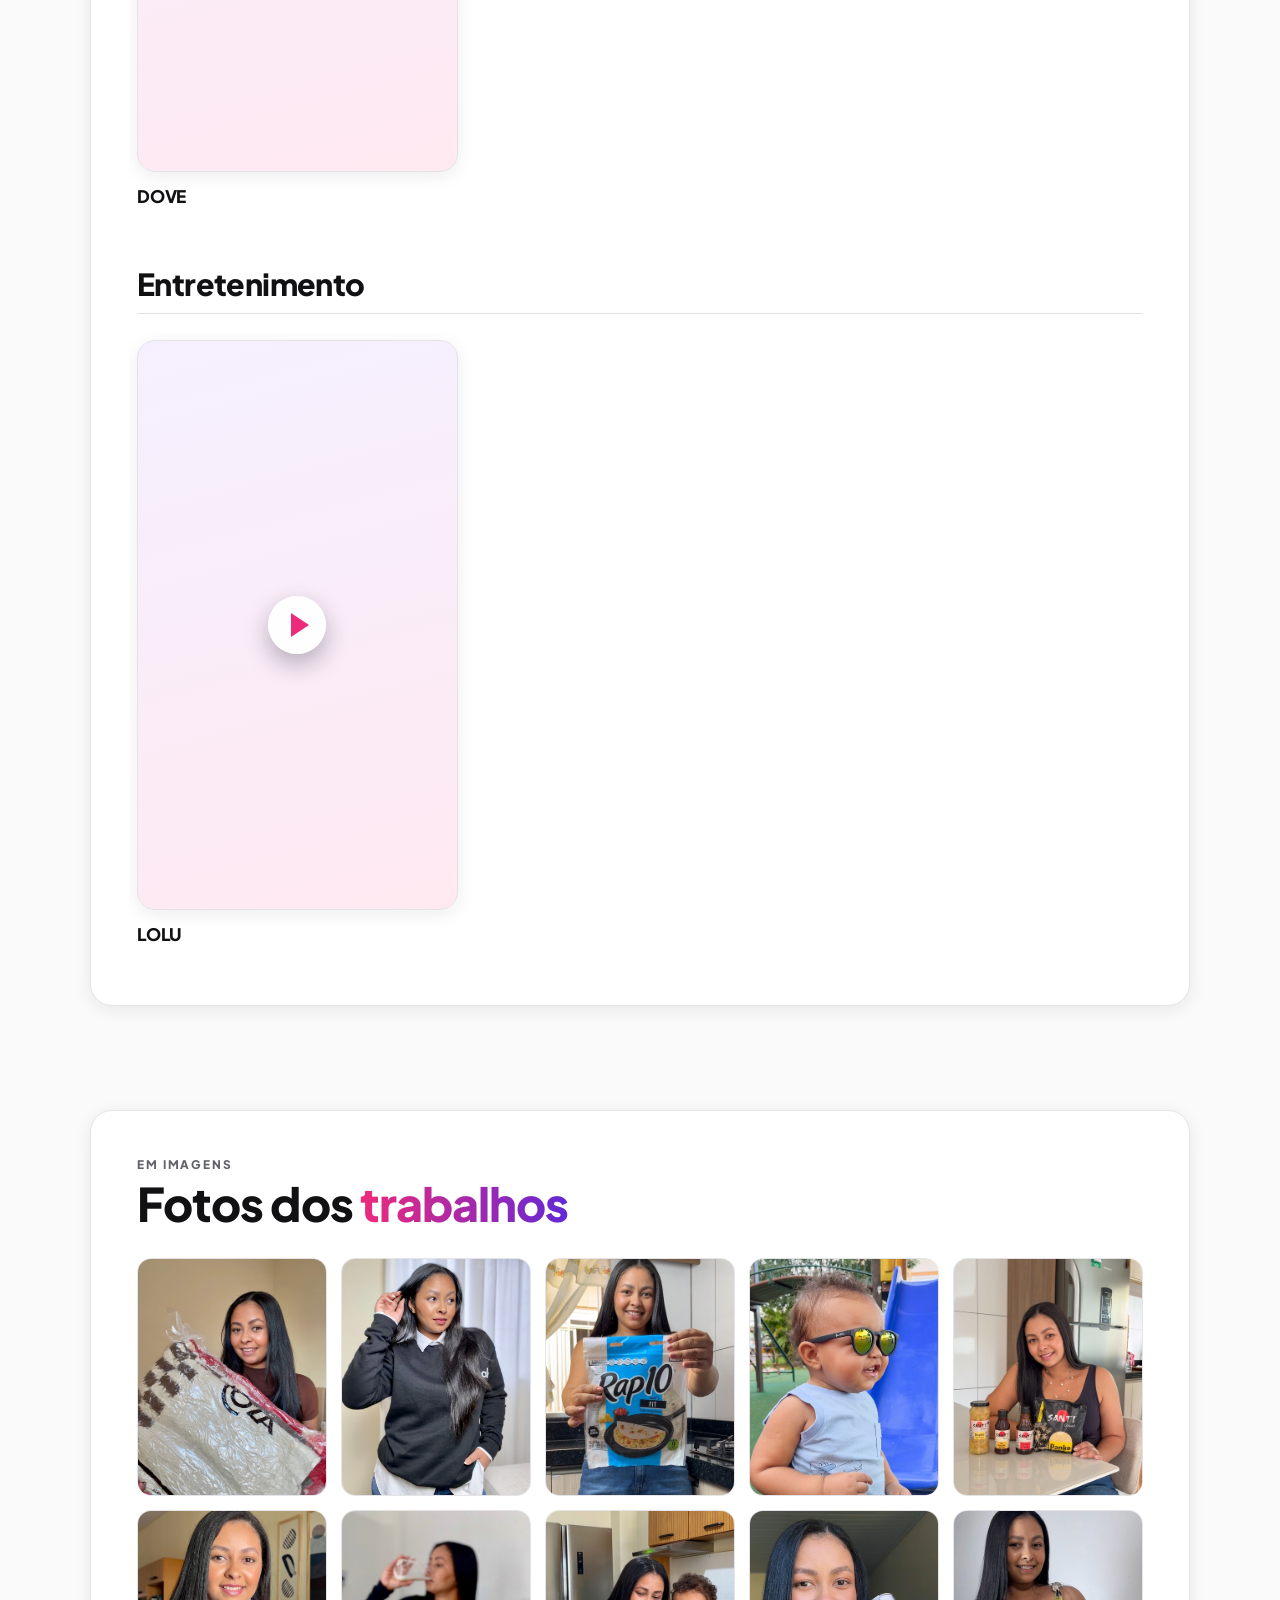
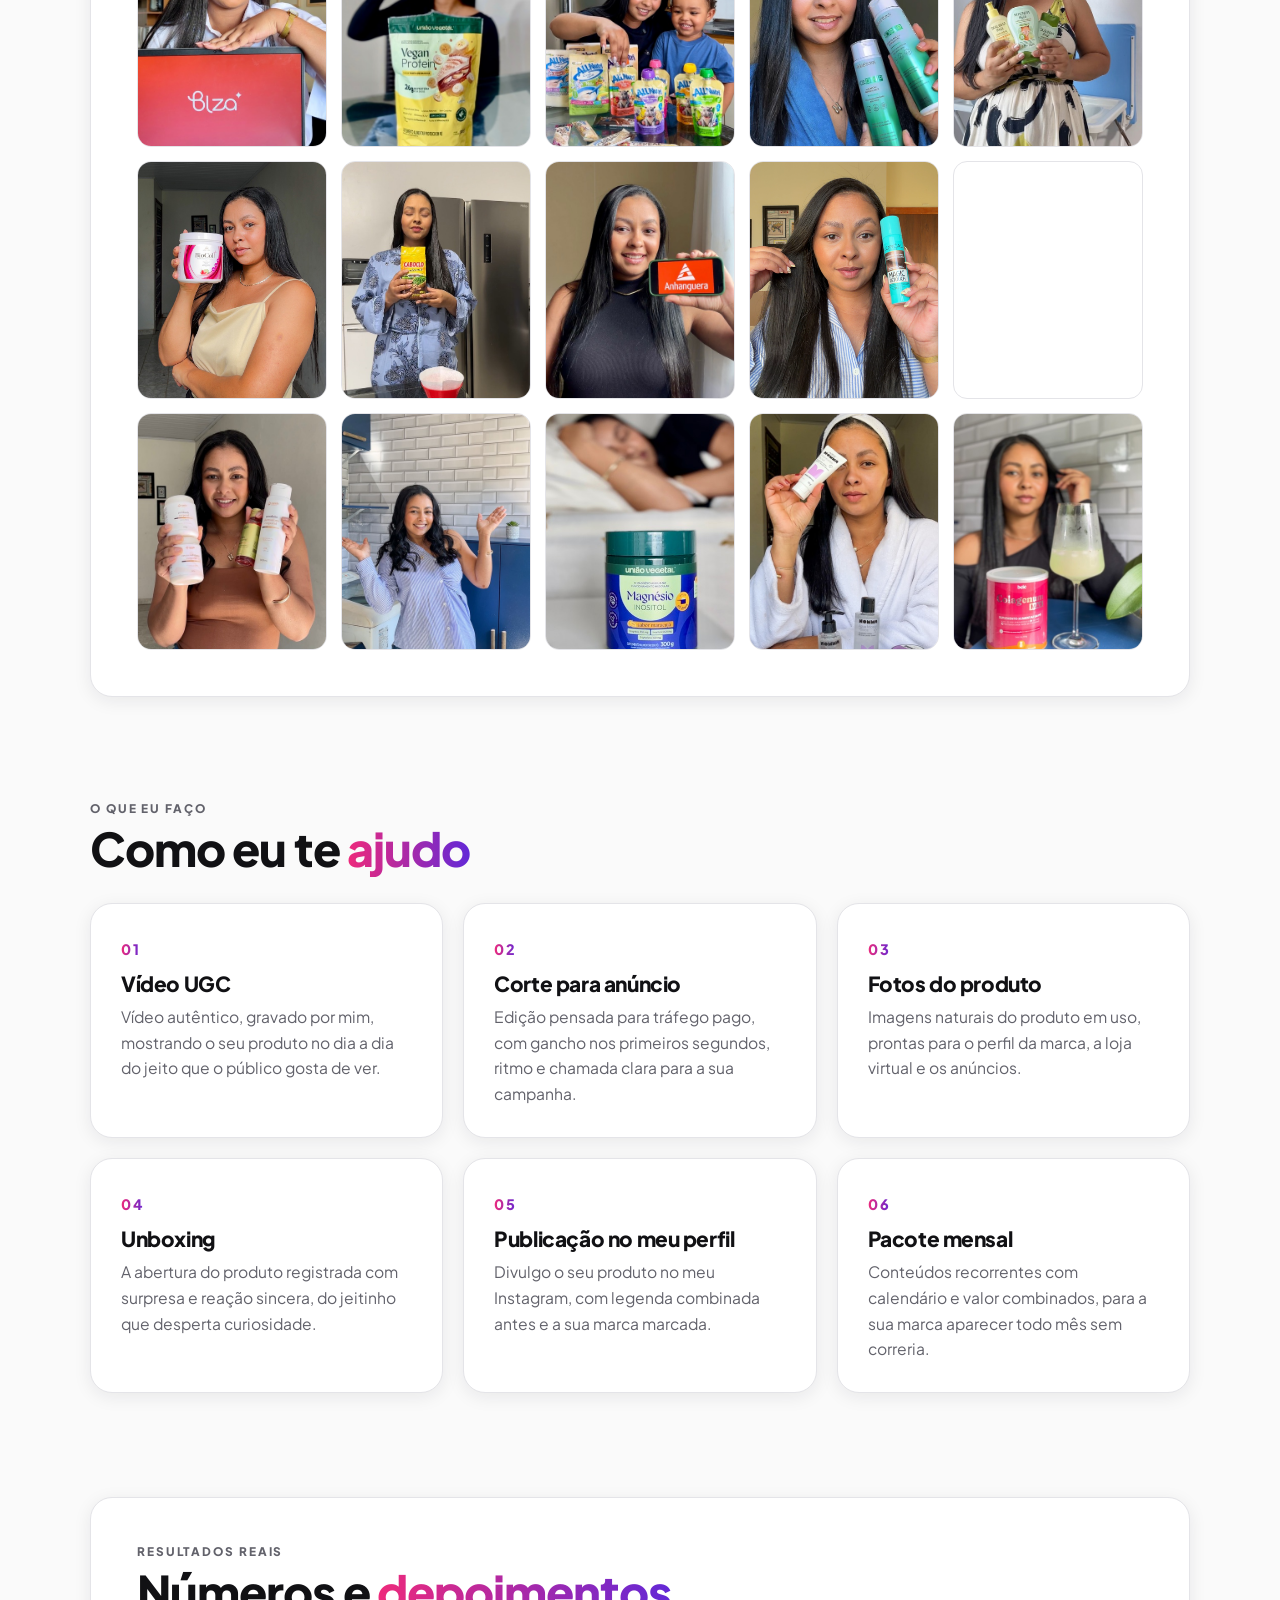
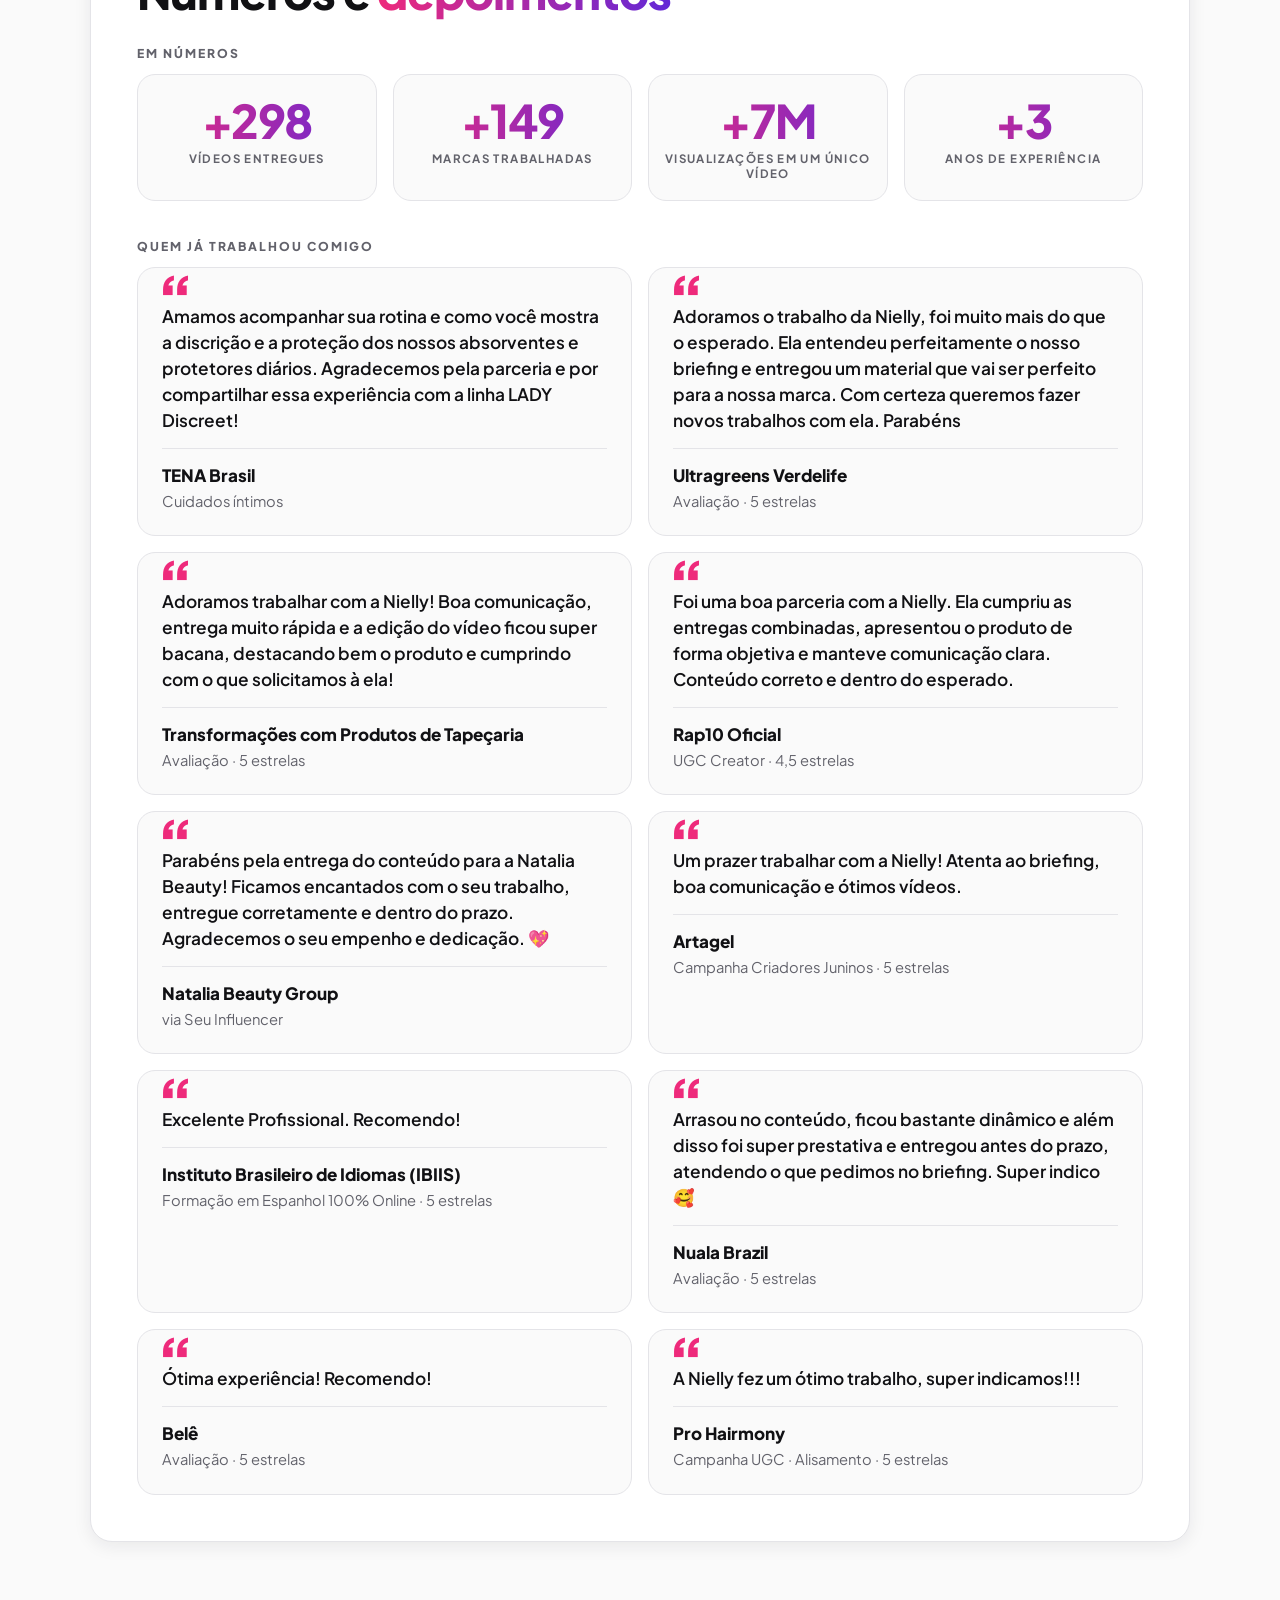
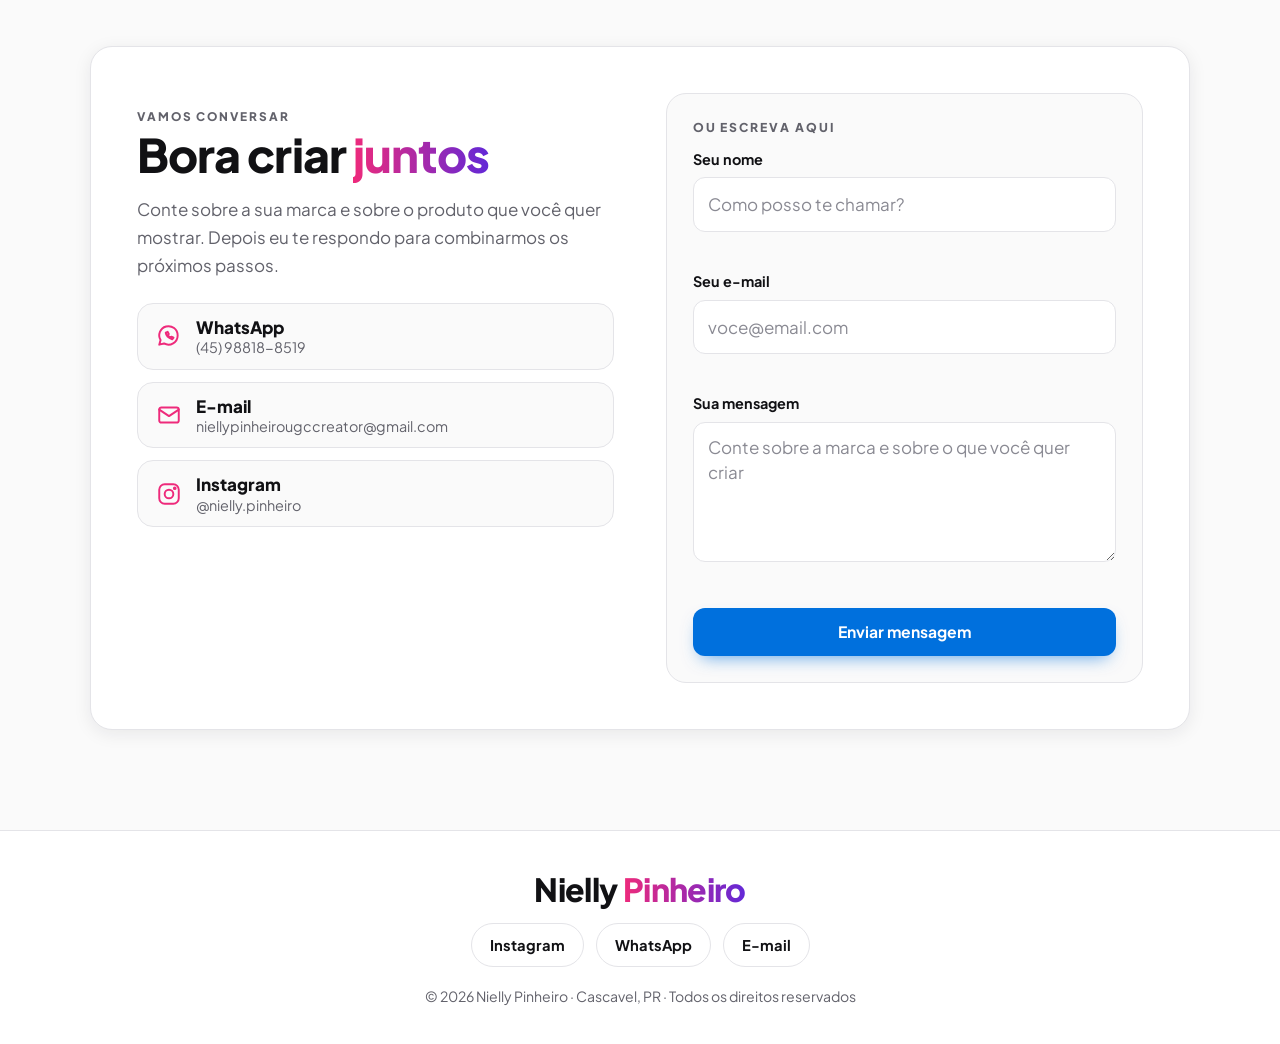
==== commit 28207b17: "Add files via upload" ====
--- a/index.html
+++ b/index.html
@@ -5,255 +5,180 @@
 <meta name="viewport" content="width=device-width, initial-scale=1">
 <title>Nielly Pinheiro | Portfólio UGC</title>
 <meta name="description" content="Portfólio UGC de Nielly Pinheiro: vídeos orgânicos e naturais que humanizam a sua marca. Veja destaques, trabalhos, serviços e fale comigo.">
-<meta name="theme-color" content="#3a2415">
-<link rel="icon" href="data:image/svg+xml,%3Csvg xmlns='http://www.w3.org/2000/svg' viewBox='0 0 64 64'%3E%3Ccircle cx='32' cy='32' r='30' fill='%236d2434'/%3E%3Ccircle cx='32' cy='32' r='25' fill='none' stroke='%23c9a227' stroke-width='2'/%3E%3Ctext x='32' y='40' text-anchor='middle' font-family='Georgia,serif' font-style='italic' font-size='24' fill='%23f0d77f'%3ENP%3C/text%3E%3C/svg%3E">
+<meta name="theme-color" content="#ffffff">
+<link rel="icon" href="data:image/svg+xml,%3Csvg xmlns='http://www.w3.org/2000/svg' viewBox='0 0 64 64'%3E%3Ccircle cx='32' cy='32' r='30' fill='%23ee2a7b'/%3E%3Ccircle cx='32' cy='32' r='25' fill='none' stroke='%23ffffff' stroke-width='2'/%3E%3Ctext x='32' y='40' text-anchor='middle' font-family='Arial,sans-serif' font-weight='bold' font-size='22' fill='%23ffffff'%3ENP%3C/text%3E%3C/svg%3E">
 <link rel="preconnect" href="https://fonts.googleapis.com">
 <link rel="preconnect" href="https://fonts.gstatic.com" crossorigin>
-<link href="https://fonts.googleapis.com/css2?family=Cormorant+Garamond:ital,wght@0,500;0,600;0,700;1,500;1,600&family=Dancing+Script:wght@500;600&family=Jost:wght@400;500;600&display=swap" rel="stylesheet">
+<link href="https://fonts.googleapis.com/css2?family=Plus+Jakarta+Sans:wght@400;500;600;700;800&display=swap" rel="stylesheet">
 <style>
 /* ==========================================================================
-   DIÁRIO DE COURO
-   Paleta: couro #8a5a33, papel creme #f6efe2, bordô #6d2434, dourado #c9a227
+   PERFIL DO INSTAGRAM
+   Fundo claro, cartões brancos arredondados, anel colorido de "story" e botões azuis.
+   Paleta: rosa #ee2a7b, roxo #6228d7, amarelo #f9ce34, azul #0070dd
    ========================================================================== */
 :root{
-  --couro:#8a5a33; --couro-esc:#3a2415; --couro-mais-esc:#26160c;
-  --papel:#f6efe2; --papel-2:#efe4cf;
-  --bordo:#6d2434; --bordo-esc:#4f1825;
-  --ouro:#c9a227; --ouro-claro:#f0d77f;
-  --tinta:#f6efe2; --tinta-2:rgba(246,239,226,.78);
-  --fonte-titulo:"Cormorant Garamond",Georgia,serif;
-  --fonte-corpo:"Jost","Helvetica Neue",Arial,sans-serif;
-  --fonte-legenda:"Dancing Script","Brush Script MT",cursive;
-  --gutter:clamp(20px,4.5vw,56px);
-  --topo-h:60px;
+  --fundo:#fafafa; --card:#fff; --linha:#e4e4e8; --tinta:#111114; --suave:#62626b;
+  --azul:#0070dd; --azul-esc:#0059b3;
+  --rosa:#ee2a7b; --roxo:#6228d7; --amarelo:#f9ce34;
+  --gradiente:linear-gradient(45deg,#f9ce34,#ee2a7b 55%,#6228d7);
+  --grad-texto:linear-gradient(90deg,#ee2a7b,#6228d7);
+  --sombra:0 4px 18px rgba(20,20,40,.08);
+  --fonte:"Plus Jakarta Sans",system-ui,-apple-system,"Segoe UI",Roboto,Arial,sans-serif;
+  --gutter:clamp(18px,4vw,48px);
+  --topo-h:62px;
   --aviso-h:40px;
-  --grao-couro:url("data:image/svg+xml,%3Csvg xmlns='http://www.w3.org/2000/svg' width='220' height='220'%3E%3Cfilter id='n'%3E%3CfeTurbulence type='fractalNoise' baseFrequency='.85' numOctaves='2' stitchTiles='stitch'/%3E%3CfeColorMatrix values='0 0 0 0 .1 0 0 0 0 .05 0 0 0 0 .02 0 0 0 .9 -.25'/%3E%3C/filter%3E%3Crect width='100%25' height='100%25' filter='url(%23n)'/%3E%3C/svg%3E");
-  --grao-papel:url("data:image/svg+xml,%3Csvg xmlns='http://www.w3.org/2000/svg' width='220' height='220'%3E%3Cfilter id='n'%3E%3CfeTurbulence type='fractalNoise' baseFrequency='.8' numOctaves='2' stitchTiles='stitch'/%3E%3CfeColorMatrix values='0 0 0 0 .45 0 0 0 0 .32 0 0 0 0 .18 0 0 0 .22 -.04'/%3E%3C/filter%3E%3Crect width='100%25' height='100%25' filter='url(%23n)'/%3E%3C/svg%3E");
 }
-@media (min-width:1000px){:root{--topo-h:66px;--aviso-h:42px}}
+@media (min-width:1000px){:root{--topo-h:68px;--aviso-h:42px}}
 html.sem-aviso{--aviso-h:0px}
 
 /* ---------- base ---------- */
 *,*::before,*::after{box-sizing:border-box}
-html{scroll-behavior:smooth;scroll-padding-top:calc(var(--topo-h) + var(--aviso-h));-webkit-text-size-adjust:100%;background:var(--couro)}
+html{scroll-behavior:smooth;scroll-padding-top:calc(var(--topo-h) + var(--aviso-h) + 8px);-webkit-text-size-adjust:100%;background:var(--fundo)}
 html.travado{overflow:hidden}
-body{margin:0;font-family:var(--fonte-corpo);font-size:1.0625rem;line-height:1.65;color:var(--tinta);overflow-x:clip;min-height:100vh}
+body{margin:0;font-family:var(--fonte);font-size:1.0625rem;line-height:1.65;color:var(--tinta);background:var(--fundo);overflow-x:clip;min-height:100vh}
 img{max-width:100%;display:block}
-h1,h2,h3,p,ul,figure,blockquote{margin:0}
+h1,h2,h3,h4,p,ul,figure,blockquote{margin:0}
 ul{padding:0;list-style:none}
 a{color:inherit}
-h1,h2,h3{font-family:var(--fonte-titulo);font-weight:600;line-height:1.05;letter-spacing:-.01em}
-h2{font-size:clamp(2.3rem,5.4vw,3.7rem)}
-h2 em,h1 em{font-style:italic;font-weight:500;color:var(--ouro-claro)}
-::selection{background:var(--bordo);color:var(--papel)}
+h1,h2,h3,h4{font-family:var(--fonte);font-weight:800;line-height:1.08;letter-spacing:-.02em}
+h2{font-size:clamp(1.9rem,4.6vw,2.9rem)}
+h2 em,h1 em{font-style:normal;color:var(--rosa);background:var(--grad-texto);-webkit-background-clip:text;background-clip:text;-webkit-text-fill-color:transparent}
+::selection{background:var(--rosa);color:#fff}
 [hidden]{display:none!important}
 .sr-only{position:absolute;width:1px;height:1px;padding:0;margin:-1px;overflow:hidden;clip:rect(0 0 0 0);white-space:nowrap;border:0}
-:focus-visible{outline:3px solid var(--ouro-claro);outline-offset:3px;border-radius:4px}
-.papel :focus-visible{outline-color:var(--ouro-claro)}
-.pular{position:fixed;left:12px;top:-70px;z-index:200;background:var(--papel);color:var(--bordo);padding:10px 16px;border-radius:6px;font-weight:600;transition:top .2s}
+:focus-visible{outline:3px solid var(--azul);outline-offset:3px;border-radius:6px}
+.pular{position:fixed;left:12px;top:-70px;z-index:200;background:#fff;color:var(--tinta);padding:10px 16px;border-radius:10px;font-weight:700;box-shadow:var(--sombra);transition:top .2s}
 .pular:focus{top:12px}
-.wrap{width:min(1120px,100% - 2*var(--gutter));margin-inline:auto}
-
-/* ---------- couro no fundo inteiro, com textura ---------- */
-body::before{content:"";position:fixed;inset:0;z-index:-1;pointer-events:none;
-  background:
-    radial-gradient(ellipse 80% 60% at 15% 0%,rgba(255,214,160,.2),transparent 60%),
-    radial-gradient(ellipse 90% 70% at 100% 100%,rgba(30,14,6,.45),transparent 65%),
-    var(--grao-couro),
-    radial-gradient(circle at 30% 30%,rgba(0,0,0,.16) 0 1px,transparent 2px) 0 0/9px 9px,
-    radial-gradient(circle at 70% 70%,rgba(255,230,190,.1) 0 1px,transparent 2px) 4px 5px/11px 11px,
-    var(--couro)}
-/* costura em volta da capa */
-body::after{content:"";position:fixed;inset:6px;z-index:0;pointer-events:none;border:2px dashed rgba(240,215,127,.36);border-radius:12px}
-@media (min-width:700px){body::after{inset:12px;border-radius:16px}}
+.wrap{width:min(1100px,100% - 2*var(--gutter));margin-inline:auto}
 main,.rodape{position:relative;z-index:1}
-
-/* ---------- fitas marcadoras e elástico ---------- */
-.fitas{position:fixed;top:0;right:0;width:0;height:0;z-index:60;pointer-events:none;filter:drop-shadow(1px 3px 2px rgba(0,0,0,.4))}
-.fita{position:absolute;top:0;width:12px;transform-origin:50% 0;
-  clip-path:polygon(0 0,100% 0,100% 100%,50% calc(100% - 9px),0 100%);
-  background-image:linear-gradient(90deg,rgba(0,0,0,.2),rgba(255,255,255,.14) 45%,rgba(0,0,0,.14));
-  animation:balanca 7s ease-in-out infinite alternate}
-.f1{right:58px;height:84px;background-color:#6d2434}
-.f2{right:41px;height:106px;background-color:#c9a227;animation-duration:8.5s;animation-delay:-2s}
-.f3{right:24px;height:70px;background-color:#e6d8bb;animation-duration:6.5s;animation-delay:-4s}
-@keyframes balanca{from{transform:rotate(-1.4deg)}to{transform:rotate(1.4deg)}}
-.elastico{position:fixed;top:0;bottom:0;right:6px;width:10px;z-index:45;pointer-events:none;
-  background:
-    repeating-linear-gradient(0deg,rgba(255,255,255,.07) 0 2px,transparent 2px 5px),
-    linear-gradient(90deg,#150c06,#3b2718 45%,#150c06);
-  box-shadow:-2px 0 6px rgba(0,0,0,.45),2px 0 4px rgba(0,0,0,.3)}
-@media (min-width:1000px){
-  .fita{width:18px}
-  .f1{right:96px;height:104px}
-  .f2{right:70px;height:136px}
-  .f3{right:44px;height:84px}
-  .elastico{right:10px;width:14px}
-}
+/* enfeites do tema antigo (diário de couro) */
+.fitas,.elastico,.selo,.cantos,.ornamento{display:none!important}
+
+/* ---------- faixa da Black Friday ---------- */
+.aviso-topo{position:fixed;top:0;left:0;right:0;z-index:52;height:var(--aviso-h);background:linear-gradient(90deg,#ee2a7b,#6228d7);color:#fff}
+html.sem-aviso .aviso-topo{display:none}
+.aviso-in{height:100%;display:flex;align-items:center;justify-content:center;gap:clamp(8px,1.6vw,18px);padding:0 var(--gutter);font-size:.88rem;line-height:1;white-space:nowrap}
+.aviso-pilula{background:#fff;color:#6228d7;font:800 .64rem/1 var(--fonte);letter-spacing:.14em;text-transform:uppercase;padding:7px 12px;border-radius:999px}
+.aviso-dias{font-weight:800;color:#fff}
+.aviso-ponto{opacity:.6}
+.aviso-texto{color:rgba(255,255,255,.92)}
+.aviso-link{color:#fff;font-weight:800;text-decoration:underline;text-underline-offset:3px}
+@media (max-width:760px){.aviso-texto,.aviso-ponto{display:none}.aviso-in{font-size:.8rem}}
+@media (max-width:480px){.aviso-link{display:none}.aviso-pilula{font-size:.6rem;padding:6px 9px}.aviso-in{font-size:.76rem}}
 
 /* ---------- menu fixo ---------- */
-.topo{position:fixed;top:var(--aviso-h);left:0;right:0;z-index:50;background:var(--couro-esc);border-bottom:1px solid var(--ouro);transition:box-shadow .3s}
-.topo::after{content:"";position:absolute;left:0;right:0;bottom:3px;border-bottom:1px dashed rgba(240,215,127,.28);pointer-events:none}
-.topo.rolou{box-shadow:0 8px 22px rgba(0,0,0,.4)}
-.topo-in{display:flex;align-items:center;justify-content:space-between;height:var(--topo-h);padding:0 78px 0 var(--gutter)}
-.marca{font:600 1.55rem/1 var(--fonte-titulo);color:var(--papel);text-decoration:none;white-space:nowrap}
-.marca em{color:var(--ouro-claro);font-weight:500}
+.topo{position:fixed;top:var(--aviso-h);left:0;right:0;z-index:50;background:rgba(255,255,255,.94);-webkit-backdrop-filter:blur(10px);backdrop-filter:blur(10px);border-bottom:1px solid var(--linha);transition:box-shadow .3s}
+.topo.rolou{box-shadow:0 6px 20px rgba(20,20,40,.08)}
+.topo-in{display:flex;align-items:center;justify-content:space-between;height:var(--topo-h);padding:0 var(--gutter);max-width:1240px;margin:0 auto}
+.marca{font:800 1.25rem/1 var(--fonte);letter-spacing:-.02em;color:var(--tinta);text-decoration:none;white-space:nowrap}
+.marca em{font-style:normal;background:var(--grad-texto);-webkit-background-clip:text;background-clip:text;-webkit-text-fill-color:transparent}
 .marca-grupo{display:flex;align-items:center;gap:14px}
 .idiomas{display:inline-flex;gap:4px}
-.idiomas button{font:500 .68rem/1 var(--fonte-corpo);letter-spacing:.06em;padding:5px 8px;border-radius:999px;border:1px solid rgba(240,215,127,.55);background:transparent;color:var(--papel);cursor:pointer;transition:background .2s,color .2s}
-.idiomas button:hover{border-color:var(--ouro-claro);color:var(--ouro-claro)}
-.idiomas button[aria-pressed="true"]{background:var(--ouro);border-color:var(--ouro);color:var(--couro-esc)}
-.menu ul{display:flex;gap:clamp(12px,1.6vw,28px)}
-.menu a{display:block;padding:8px 2px;font-size:.98rem;font-weight:500;letter-spacing:.03em;color:var(--papel);text-decoration:none;border-bottom:2px solid transparent;transition:border-color .2s,color .2s}
-.menu a:hover,.menu a[aria-current="true"]{color:var(--ouro-claro);border-bottom-color:var(--ouro)}
-.hamb{display:none;width:46px;height:46px;background:transparent;border:1px solid rgba(240,215,127,.6);border-radius:8px;cursor:pointer;align-items:center;justify-content:center}
-.hamb-barras,.hamb-barras::before,.hamb-barras::after{display:block;width:22px;height:2px;background:var(--papel);border-radius:2px;transition:transform .25s,top .25s,background .2s}
+.idiomas button{font:700 .68rem/1 var(--fonte);letter-spacing:.06em;padding:6px 9px;border-radius:999px;border:1px solid var(--linha);background:#fff;color:var(--suave);cursor:pointer;transition:background .2s,color .2s,border-color .2s}
+.idiomas button:hover{border-color:var(--tinta);color:var(--tinta)}
+.idiomas button[aria-pressed="true"]{background:var(--tinta);border-color:var(--tinta);color:#fff}
+.menu ul{display:flex;gap:clamp(12px,1.8vw,26px)}
+.menu a{display:block;padding:8px 2px;font-size:.92rem;font-weight:600;color:var(--tinta);text-decoration:none;border-bottom:2px solid transparent;transition:border-color .2s,color .2s}
+.menu a:hover,.menu a[aria-current="true"]{color:var(--rosa);border-bottom-color:var(--rosa)}
+.hamb{display:none;width:46px;height:42px;background:#fff;border:2px solid var(--tinta);border-radius:10px;cursor:pointer;align-items:center;justify-content:center}
+.hamb-barras,.hamb-barras::before,.hamb-barras::after{display:block;width:20px;height:2px;background:var(--tinta);border-radius:2px;transition:transform .25s,top .25s,background .2s}
 .hamb-barras{position:relative}
 .hamb-barras::before,.hamb-barras::after{content:"";position:absolute;left:0}
-.hamb-barras::before{top:-7px}
-.hamb-barras::after{top:7px}
+.hamb-barras::before{top:-6px}
+.hamb-barras::after{top:6px}
 .hamb[aria-expanded="true"] .hamb-barras{background:transparent}
 .hamb[aria-expanded="true"] .hamb-barras::before{top:0;transform:rotate(45deg)}
 .hamb[aria-expanded="true"] .hamb-barras::after{top:0;transform:rotate(-45deg)}
 @media (max-width:999px){
   .hamb{display:inline-flex}
-  .menu{display:none;position:absolute;left:0;right:0;top:100%;background:var(--couro-esc);border-bottom:1px solid var(--ouro);padding:6px var(--gutter) 16px;box-shadow:0 14px 24px rgba(0,0,0,.4)}
+  .menu{display:none;position:absolute;left:0;right:0;top:100%;background:#fff;border-bottom:1px solid var(--linha);padding:6px var(--gutter) 16px;box-shadow:0 16px 24px rgba(20,20,40,.1)}
   .menu.aberto{display:block}
   .menu ul{flex-direction:column;gap:0}
-  .menu a{padding:14px 4px;min-height:48px;font-size:1.05rem;border-bottom:1px solid rgba(240,215,127,.18)}
+  .menu a{padding:14px 4px;min-height:48px;font-size:1rem;border-bottom:1px solid var(--linha)}
 }
-@media (min-width:1000px){.topo-in{padding-right:132px}}
-
-/* ---------- papel creme com fio dourado ---------- */
-.papel{position:relative;color:var(--papel);border:1px solid var(--ouro);border-radius:6px;
-  background:var(--grao-couro),linear-gradient(180deg,rgba(58,36,21,.6),rgba(34,20,11,.6));background-color:rgba(34,20,11,.45);
-  box-shadow:inset 0 0 0 1px rgba(201,162,39,.4),0 20px 34px -14px rgba(20,8,2,.75),0 2px 3px rgba(20,8,2,.4);
-  text-shadow:0 1px 1px rgba(0,0,0,.4)}
-.pagina{background:none;border:0;box-shadow:none}
-.secao{padding-block:clamp(36px,6vw,72px)}
-.eyebrow{font:600 clamp(1.4rem,3vw,1.7rem)/1.2 var(--fonte-legenda);color:var(--ouro-claro)}
-.cab-papel{text-align:center;margin-bottom:clamp(26px,4vw,42px)}
-.cab-couro{text-align:center;margin-bottom:clamp(28px,4vw,46px);color:var(--papel);text-shadow:0 1px 0 rgba(0,0,0,.35)}
-.cab-couro .eyebrow{color:var(--ouro-claro)}
-.cab-couro h2 em{color:var(--ouro-claro)}
-.ornamento{display:block;position:relative;height:14px;width:min(180px,60%);margin:14px auto;
-  background:linear-gradient(90deg,transparent,var(--ouro) 18%,var(--ouro) 82%,transparent) center/100% 1px no-repeat}
-.ornamento::after{content:"";position:absolute;left:50%;top:50%;width:9px;height:9px;background:var(--ouro);transform:translate(-50%,-50%) rotate(45deg);box-shadow:0 0 0 4px var(--orn-vao,transparent)}
-.cab-couro .ornamento{--orn-vao:transparent;background-image:linear-gradient(90deg,transparent,var(--ouro-claro) 18%,var(--ouro-claro) 82%,transparent)}
-.cab-couro .ornamento::after{background:var(--ouro-claro)}
-.ornamento.esq{margin-left:0}
-
-/* ---------- botões ---------- */
-.btn{display:inline-flex;align-items:center;justify-content:center;gap:.6rem;min-height:48px;padding:.75rem 1.6rem;border-radius:999px;font:500 1rem/1.1 var(--fonte-corpo);letter-spacing:.03em;text-decoration:none;border:1.5px solid transparent;cursor:pointer;transition:transform .2s,background-color .2s,color .2s}
+
+/* ---------- cartões, títulos e botões ---------- */
+.papel{position:relative;color:var(--tinta);background:var(--card);border:1px solid var(--linha);border-radius:22px;box-shadow:var(--sombra)}
+.secao{padding-block:clamp(26px,4.5vw,52px)}
+.eyebrow{font:800 .74rem/1.3 var(--fonte);letter-spacing:.16em;text-transform:uppercase;color:var(--suave)}
+.cab-papel,.cab-couro{text-align:left;margin-bottom:clamp(20px,3vw,30px)}
+.cab-papel h2,.cab-couro h2{margin-top:6px}
+.btn{display:inline-flex;align-items:center;justify-content:center;gap:.6rem;min-height:48px;padding:.75rem 1.5rem;border-radius:12px;font:700 .98rem/1.1 var(--fonte);text-decoration:none;border:1.5px solid transparent;cursor:pointer;transition:transform .2s,background-color .2s,color .2s,box-shadow .2s}
 .btn:hover{transform:translateY(-2px)}
-.btn-creme{background:var(--papel);color:var(--bordo);border-color:var(--ouro);box-shadow:0 6px 14px -6px rgba(0,0,0,.5)}
-.btn-creme:hover{background:#fff8ea}
-.btn-claro{color:var(--papel);border-color:rgba(246,239,226,.8);background:rgba(38,20,10,.25)}
-.btn-claro:hover{background:rgba(246,239,226,.14)}
-.btn-bordo{background:var(--bordo);color:var(--papel);border-color:var(--bordo)}
-.btn-bordo:hover{background:var(--bordo-esc)}
-.btn-contorno{color:var(--bordo);border-color:var(--bordo);background:transparent}
-.btn-contorno:hover{background:rgba(109,36,52,.08)}
+.btn-creme,.btn-bordo{background:var(--azul);color:#fff;box-shadow:0 8px 18px -8px rgba(0,112,221,.7)}
+.btn-creme:hover,.btn-bordo:hover{background:var(--azul-esc)}
+.btn-claro,.btn-contorno{background:#fff;color:var(--tinta);border-color:var(--linha)}
+.btn-claro:hover,.btn-contorno:hover{border-color:var(--tinta)}
 .btn[disabled]{opacity:.65;cursor:progress;transform:none}
 
-/* ---------- selo de cera, foto e legendas ---------- */
-.selo{position:absolute;z-index:3;width:var(--s,84px);aspect-ratio:1;display:grid;place-items:center;transform:rotate(-8deg);
-  border-radius:52% 48% 51% 49% / 49% 52% 48% 51%;
-  background:radial-gradient(circle at 32% 28%,#a03a4e 0,#7c2a3b 38%,#56182a 100%);
-  box-shadow:inset 0 -4px 8px rgba(0,0,0,.35),inset 0 0 0 3px rgba(255,255,255,.07),0 6px 12px rgba(20,8,4,.5)}
-.selo::before{content:"";position:absolute;inset:9%;border-radius:50%;border:2px solid rgba(240,215,127,.55);box-shadow:inset 0 2px 4px rgba(0,0,0,.35)}
-.selo span{position:relative;font:italic 600 calc(var(--s,84px)*.34)/1 var(--fonte-titulo);color:var(--ouro-claro);text-shadow:0 -1px 0 rgba(0,0,0,.5)}
-.foto-moldura{position:relative;padding:12px}
-.foto-moldura .selo{left:-14px;bottom:-14px}
-.foto{position:relative;aspect-ratio:4/5;overflow:hidden;border-radius:2px;display:flex;align-items:flex-end;justify-content:center;padding:14px;
-  background:
-    radial-gradient(circle at 50% 38%,rgba(246,239,226,.17) 0 13%,transparent 13.5%),
-    radial-gradient(ellipse at 50% 96%,rgba(246,239,226,.15) 0 36%,transparent 36.5%),
-    linear-gradient(160deg,#c49a6c 0%,#8d5b39 42%,#6d2434 100%)}
+/* ---------- fotos ---------- */
+.foto-moldura{position:relative}
+.foto{position:relative;aspect-ratio:4/5;overflow:hidden;border-radius:20px;display:flex;align-items:flex-end;justify-content:center;padding:14px;background:linear-gradient(160deg,#f5f0ff,#ffe9f1)}
 .foto img{position:absolute;inset:0;width:100%;height:100%;object-fit:cover;object-position:50% 30%}
-.cantos{position:absolute;inset:12px;pointer-events:none;z-index:2;background:
-  linear-gradient(135deg,var(--bordo) 50%,transparent 50%) 0 0/30px 30px no-repeat,
-  linear-gradient(225deg,var(--bordo) 50%,transparent 50%) 100% 0/30px 30px no-repeat,
-  linear-gradient(45deg,var(--bordo) 50%,transparent 50%) 0 100%/30px 30px no-repeat,
-  linear-gradient(315deg,var(--bordo) 50%,transparent 50%) 100% 100%/30px 30px no-repeat}
-.legenda-ph{position:relative;z-index:1;font:600 1.25rem/1.2 var(--fonte-legenda);color:var(--papel);background:rgba(38,20,10,.66);padding:.2rem .95rem .3rem;border-radius:999px;text-align:center}
-
-/* ---------- 1. capa ---------- */
-.capa{position:relative;padding-top:calc(var(--topo-h) + var(--aviso-h) + clamp(30px,6vw,72px))}
-.capa::before{content:"";position:absolute;inset:0;pointer-events:none;background:radial-gradient(ellipse 70% 80% at 28% 45%,rgba(38,20,10,.62),transparent 72%)}
-.capa-grade{position:relative;display:grid;grid-template-columns:1fr;gap:clamp(36px,5vw,72px);align-items:center;padding-bottom:clamp(44px,6vw,72px)}
-@media (min-width:900px){.capa-grade{grid-template-columns:1.1fr .9fr}}
-.capa-etiqueta{font:600 .85rem/1.3 var(--fonte-corpo);letter-spacing:.22em;text-transform:uppercase;color:var(--ouro-claro)}
-.aviso-topo{position:fixed;top:0;left:0;right:0;z-index:52;height:var(--aviso-h);background:var(--bordo);color:var(--papel);border-bottom:1px solid rgba(240,215,127,.45)}
-html.sem-aviso .aviso-topo{display:none}
-.aviso-in{height:100%;display:flex;align-items:center;justify-content:center;gap:clamp(8px,1.6vw,18px);padding:0 78px 0 var(--gutter);font-size:.88rem;line-height:1;white-space:nowrap}
-@media (min-width:1000px){.aviso-in{padding-right:132px}}
-.aviso-pilula{background:#1c0f08;color:var(--ouro-claro);font:600 .66rem/1 var(--fonte-corpo);letter-spacing:.2em;text-transform:uppercase;padding:7px 12px;border-radius:999px}
-.aviso-dias{font-weight:600;color:#fff}
-.aviso-ponto{opacity:.55}
-.aviso-texto{color:rgba(246,239,226,.82)}
-.aviso-link{color:var(--ouro-claro);font-weight:600;text-decoration:none}
-.aviso-link:hover{text-decoration:underline}
-@media (max-width:760px){.aviso-texto,.aviso-ponto{display:none}.aviso-in{font-size:.8rem}}
-@media (max-width:480px){.aviso-link{display:none}.aviso-pilula{font-size:.6rem;padding:6px 9px}.aviso-in{font-size:.76rem}}
-.capa-etiqueta{display:flex;align-items:center;flex-wrap:wrap;gap:10px 14px}
+.legenda-ph{position:relative;z-index:1;font:600 .8rem/1.2 var(--fonte);color:var(--suave);background:rgba(255,255,255,.8);padding:.25rem .8rem;border-radius:999px;text-align:center}
+
+/* ---------- 1. capa (perfil) ---------- */
+.capa{position:relative;padding-top:calc(var(--topo-h) + var(--aviso-h) + clamp(24px,5vw,56px))}
+.capa-grade{display:grid;grid-template-columns:1fr;gap:clamp(22px,4vw,40px);align-items:center;padding-bottom:clamp(30px,5vw,52px);justify-items:center;text-align:center}
+@media (min-width:900px){.capa-grade{grid-template-columns:auto 1fr;gap:clamp(40px,6vw,76px);justify-items:stretch;text-align:left}}
+.capa-foto{order:-1;justify-self:center;width:clamp(200px,60vw,250px)}
+@media (min-width:900px){.capa-foto{width:clamp(250px,26vw,320px)}}
+.capa-foto .foto-moldura{padding:6px;border-radius:50%;background:var(--gradiente);box-shadow:0 14px 34px -12px rgba(238,42,123,.45)}
+.capa-foto .foto{aspect-ratio:1/1;border-radius:50%;padding:0;border:6px solid #fff;background:#f3f1f8}
+.capa-foto .foto img{object-position:50% 20%}
+.capa-etiqueta{display:flex;align-items:center;flex-wrap:wrap;justify-content:center;gap:8px 12px;font:800 .78rem/1.3 var(--fonte);letter-spacing:.14em;text-transform:uppercase;color:var(--suave)}
+@media (min-width:900px){.capa-etiqueta{justify-content:flex-start}}
 .capa-etiqueta .sep{opacity:.5;font-weight:400}
-@media (max-width:560px){.capa-etiqueta{font-size:.76rem;letter-spacing:.14em;gap:6px 10px}}
-.capa-redes{display:flex;align-items:center;gap:16px;margin-top:22px}
-.rede-logo{display:inline-block;flex:none;width:52px;height:52px;line-height:0;border-radius:24%;box-shadow:0 4px 12px rgba(0,0,0,.35);transition:transform .2s,box-shadow .2s}
+.capa-etiqueta .local{display:inline-flex;align-items:center;gap:6px}
+.capa-etiqueta .pin{width:1.1em;height:1.1em;flex:none;fill:none;stroke:var(--rosa);stroke-width:2;stroke-linecap:round;stroke-linejoin:round}
+.capa h1{font-size:clamp(2.7rem,8vw,4.8rem);line-height:.98;margin:.22em 0 .26em;letter-spacing:-.03em}
+.capa h1 span{display:block}
+.capa-frase{font-size:clamp(1.05rem,2.2vw,1.22rem);line-height:1.55;color:var(--suave);max-width:40ch}
+@media (max-width:899px){.capa-frase{margin-inline:auto}}
+.capa-botoes{display:flex;flex-wrap:wrap;justify-content:center;gap:12px;margin-top:clamp(20px,3vw,28px)}
+@media (min-width:900px){.capa-botoes{justify-content:flex-start}}
+.capa-redes{display:flex;align-items:center;justify-content:center;gap:14px;margin-top:20px}
+@media (min-width:900px){.capa-redes{justify-content:flex-start}}
+.rede-logo{display:inline-block;flex:none;width:48px;height:48px;line-height:0;border-radius:24%;box-shadow:0 4px 12px rgba(20,20,40,.18);transition:transform .2s,box-shadow .2s}
 .rede-logo.tk{border-radius:50%}
 .rede-logo img{width:100%;height:100%;display:block}
-.rede-logo:hover,.rede-logo:focus-visible{transform:translateY(-3px) scale(1.07);box-shadow:0 10px 20px rgba(0,0,0,.45)}
-.rede-logo[hidden]{display:none}
-.capa-etiqueta .local{display:inline-flex;align-items:center;gap:6px}
-.capa-etiqueta .pin{width:1.05em;height:1.05em;flex:none;fill:none;stroke:currentColor;stroke-width:2;stroke-linecap:round;stroke-linejoin:round}
-.capa h1{font-size:clamp(3.7rem,13vw,8.6rem);line-height:.9;color:var(--papel);text-shadow:0 -1px 0 rgba(0,0,0,.45),0 2px 0 rgba(255,235,200,.16);margin:.18em 0 .24em}
-.capa h1 span{display:block}
-.capa h1 em{color:var(--ouro-claro);background:linear-gradient(180deg,#fbeeb4 0%,#e6c453 50%,#d0a52a 100%);-webkit-background-clip:text;background-clip:text;-webkit-text-fill-color:transparent;text-shadow:none;filter:drop-shadow(0 2px 0 rgba(0,0,0,.35));padding-right:.05em}
-.capa-frase{font-size:clamp(1.12rem,2.4vw,1.4rem);line-height:1.5;color:rgba(246,239,226,.95);max-width:34ch;text-shadow:0 1px 2px rgba(0,0,0,.35)}
-.capa-botoes{display:flex;flex-wrap:wrap;gap:14px;margin-top:clamp(22px,3vw,32px)}
-.capa-numeros{display:flex;margin-top:clamp(28px,4vw,44px)}
-.capa-numeros li{flex:0 1 auto;min-width:0;display:flex;flex-direction:column;gap:4px;padding:0 clamp(10px,2.4vw,28px);border-left:1px solid rgba(240,215,127,.55)}
-.capa-numeros li:first-child{padding-left:0;border-left:0}
-.capa-numeros .contador{font:600 clamp(2rem,5vw,3rem)/1 var(--fonte-titulo);color:var(--papel);text-shadow:0 1px 2px rgba(0,0,0,.4)}
-.capa-numeros .rot{font-size:clamp(.66rem,2.3vw,.78rem);letter-spacing:.08em;text-transform:uppercase;line-height:1.3;color:rgba(246,239,226,.92)}
-.capa-foto{justify-self:center;width:min(100%,420px)}
-@media (min-width:900px){.capa-foto{width:min(100%,480px)}}
-.capa-foto .foto-moldura{padding:0}
-.capa-foto .foto{border-radius:8px;box-shadow:0 24px 44px -14px rgba(20,8,2,.75)}
-.capa-foto .foto img{animation:zoomCapa 16s ease-in-out infinite alternate}
-@keyframes zoomCapa{from{transform:scale(1)}to{transform:scale(1.09)}}
-@media (prefers-reduced-motion: reduce){.capa-foto .foto img{animation:none}}
+.rede-logo:hover,.rede-logo:focus-visible{transform:translateY(-3px) scale(1.06);box-shadow:0 10px 20px rgba(20,20,40,.25)}
+.capa-numeros{display:flex;justify-content:center;flex-wrap:wrap;gap:12px clamp(22px,4vw,40px);margin-top:clamp(24px,3.5vw,34px);padding-top:clamp(18px,3vw,24px);border-top:1px solid var(--linha)}
+@media (min-width:900px){.capa-numeros{justify-content:flex-start}}
+.capa-numeros li{display:flex;flex-direction:column;gap:2px;min-width:0}
+.capa-numeros .contador{font:800 clamp(1.6rem,4vw,2.2rem)/1 var(--fonte);color:var(--tinta);letter-spacing:-.02em}
+.capa-numeros .rot{font-size:.74rem;letter-spacing:.08em;text-transform:uppercase;line-height:1.3;color:var(--suave);font-weight:600}
 .contador{font-variant-numeric:tabular-nums}
 
-/* faixa fina com as marcas */
-.faixa{position:relative;z-index:1;overflow:hidden;background:rgba(34,20,11,.55);box-shadow:inset 0 1px 0 rgba(201,162,39,.6),inset 0 -1px 0 rgba(201,162,39,.6),0 10px 22px -8px rgba(0,0,0,.55)}
-.faixa-trilho{display:flex;align-items:center;width:max-content;padding-block:14px;animation:correr 150s linear infinite}
+/* faixa com as marcas: as logos continuam girando devagar, cada uma dentro de um anel de story */
+.faixa{position:relative;z-index:1;overflow:hidden;background:#fff;border-block:1px solid var(--linha)}
+.faixa-trilho{display:flex;align-items:center;width:max-content;padding-block:16px;animation:correr 150s linear infinite}
 .faixa:hover .faixa-trilho{animation-play-state:paused}
 @keyframes correr{to{transform:translateX(-50%)}}
-.faixa-item{display:flex;align-items:center;gap:clamp(22px,3vw,40px);padding-right:clamp(22px,3vw,40px);white-space:nowrap}
-.faixa-logo{width:clamp(44px,7vw,60px);height:clamp(44px,7vw,60px);border-radius:50%;object-fit:cover;background:var(--papel);border:2px solid var(--ouro);box-shadow:0 3px 8px rgba(0,0,0,.4)}
+.faixa-item{display:flex;align-items:center;gap:clamp(22px,3vw,38px);padding-right:clamp(22px,3vw,38px);white-space:nowrap}
+.faixa-logo{width:clamp(56px,8vw,72px);height:clamp(56px,8vw,72px);border-radius:50%;object-fit:cover;padding:3px;border:3px solid transparent;background:linear-gradient(#fff,#fff) padding-box,var(--gradiente) border-box}
 
 /* ---------- 2. sobre mim ---------- */
-.sobre-grade{display:grid;grid-template-columns:1fr;gap:clamp(30px,5vw,64px);padding:clamp(24px,4.5vw,64px);align-items:start}
-@media (min-width:860px){.sobre-grade{grid-template-columns:minmax(0,.85fr) minmax(0,1.15fr)}}
-.sobre-foto{width:min(100%,360px);justify-self:center}
-.sobre-foto .foto-moldura{transform:rotate(-1.5deg)}
-.sobre-texto h2{margin:.1em 0 0}
-.sobre-texto p{margin-top:1rem;max-width:56ch}
-.sobre-fatos{margin-top:.9rem;max-width:56ch}
-.sobre-fatos li{position:relative;padding:.35rem 0 .35rem 28px;font-weight:500}
-.sobre-fatos li::before{content:"";position:absolute;left:6px;top:1.05em;width:9px;height:9px;background:var(--ouro);transform:rotate(45deg);box-shadow:0 0 0 2px rgba(34,20,11,.55),0 0 0 3px rgba(201,162,39,.7)}
-.sobre-fatos li:last-child{margin-top:.6rem;padding-top:.7rem;font:italic 500 clamp(1.2rem,2.4vw,1.4rem)/1.4 var(--fonte-titulo);color:var(--tinta)}
-.sobre-texto .legenda-lista{margin-top:1.4rem;font:600 1.4rem/1.2 var(--fonte-legenda);color:var(--ouro-claro)}
-.promessas{margin-top:.5rem}
-.promessas li{display:flex;align-items:center;gap:14px;padding:.75rem 0;border-bottom:1px dotted rgba(138,90,51,.55);font-weight:500}
-.marca-ok{flex:none;position:relative;width:26px;height:26px;border-radius:50%;background:var(--bordo);box-shadow:0 0 0 2px rgba(34,20,11,.55),0 0 0 3px var(--ouro)}
-.marca-ok::after{content:"";position:absolute;left:9px;top:5px;width:6px;height:11px;border:solid var(--ouro-claro);border-width:0 2px 2px 0;transform:rotate(45deg)}
+.sobre-grade{display:grid;grid-template-columns:1fr;gap:clamp(26px,4vw,52px);padding:clamp(22px,4vw,46px);align-items:center}
+@media (min-width:860px){.sobre-grade{grid-template-columns:minmax(0,.8fr) minmax(0,1.2fr)}}
+.sobre-foto{width:min(100%,340px);justify-self:center}
+.sobre-foto .foto{box-shadow:0 18px 36px -16px rgba(20,20,40,.35)}
+.sobre-texto h2{margin:.1em 0 .4em}
+.sobre-fatos{margin-top:.4rem;max-width:58ch}
+.sobre-fatos li{position:relative;padding:.4rem 0 .4rem 28px;font-weight:500}
+.sobre-fatos li::before{content:"";position:absolute;left:4px;top:1rem;width:11px;height:11px;border-radius:50%;background:var(--gradiente)}
+.sobre-fatos li:last-child{margin-top:.5rem;padding-top:.8rem;padding-left:0;border-top:1px solid var(--linha);color:var(--suave)}
+.sobre-fatos li:last-child::before{display:none}
+.sobre-texto .legenda-lista{margin-top:1.4rem;font:800 .76rem/1.2 var(--fonte);letter-spacing:.16em;text-transform:uppercase;color:var(--suave)}
+.promessas{margin-top:.4rem}
+.promessas li{display:flex;align-items:center;gap:14px;padding:.7rem 0;border-bottom:1px solid var(--linha);font-weight:600}
+.promessas li:last-child{border-bottom:0}
+.marca-ok{flex:none;position:relative;width:26px;height:26px;border-radius:50%;background:var(--rosa)}
+.marca-ok::after{content:"";position:absolute;left:9px;top:5px;width:6px;height:11px;border:solid #fff;border-width:0 2px 2px 0;transform:rotate(45deg)}
 .assinatura{margin-top:1.4rem}
-.assin-pre{display:block;font-size:.95rem;color:var(--tinta-2)}
-.assin-nome{display:inline-block;font:600 clamp(2.2rem,5vw,3rem)/1.1 var(--fonte-legenda);color:var(--ouro-claro)}
-.assinatura svg{display:block;width:min(220px,70%);height:14px}
+.assin-pre{display:block;font-size:.92rem;color:var(--suave)}
+.assin-nome{display:inline-block;font:800 clamp(1.4rem,3.2vw,1.8rem)/1.1 var(--fonte);letter-spacing:-.02em;background:var(--grad-texto);-webkit-background-clip:text;background-clip:text;-webkit-text-fill-color:transparent}
+.assinatura svg{display:none}
 
 /* ---------- 3. destaques ---------- */
 .destaques{display:flex;flex-direction:column;gap:10px}
@@ -261,158 +186,157 @@
 .destaques .carrossel .destaque{flex:0 0 calc((100% - 44px)/3);min-width:0;scroll-snap-align:start}
 @media (max-width:899px){.destaques .carrossel .destaque{flex-basis:calc((100% - 22px)/2)}}
 @media (max-width:559px){.destaques .carrossel{gap:16px}.destaques .carrossel .destaque{flex-basis:80%}}
-.destaque{display:flex;flex-direction:column;padding:14px 14px 24px;text-decoration:none;transition:transform .3s}
-.destaque:hover{transform:translateY(-6px)}
-.tela{position:relative;aspect-ratio:9/16;overflow:hidden;border-radius:3px;display:flex;align-items:flex-end;justify-content:center;padding:16px;
-  background:radial-gradient(circle at 50% 30%,rgba(255,255,255,.14),transparent 55%),linear-gradient(170deg,var(--g1,#6d2434),var(--g2,#2a1219))}
+.destaque{display:flex;flex-direction:column;padding:0;overflow:hidden;text-decoration:none;color:var(--tinta);background:var(--card);border:1px solid var(--linha);border-radius:22px;box-shadow:var(--sombra);transition:transform .3s,box-shadow .3s}
+.destaque:hover{transform:translateY(-5px);box-shadow:0 14px 30px -12px rgba(20,20,40,.25)}
+.tela{position:relative;aspect-ratio:9/16;overflow:hidden;display:flex;align-items:flex-end;justify-content:center;padding:16px;background:linear-gradient(170deg,#f5f0ff,#ffe9f1)}
 .tela img{position:absolute;inset:0;width:100%;height:100%;object-fit:cover}
 .tela iframe{position:absolute;inset:0;width:100%;height:100%;border:0}
 .tela.tocavel{width:100%;margin:0;border:0;font:inherit;color:inherit;cursor:pointer;-webkit-appearance:none;appearance:none}
-.play{position:absolute;left:50%;top:50%;z-index:2;width:76px;height:76px;margin:-38px 0 0 -38px;border-radius:50%;background:rgba(246,239,226,.95);box-shadow:0 0 0 5px rgba(201,162,39,.7),0 10px 24px rgba(0,0,0,.4);transition:transform .25s}
-.play::before{content:"";position:absolute;left:30px;top:24px;border-style:solid;border-width:14px 0 14px 22px;border-color:transparent transparent transparent var(--bordo)}
+.play{position:absolute;left:50%;top:50%;z-index:2;width:64px;height:64px;margin:-32px 0 0 -32px;border-radius:50%;background:rgba(255,255,255,.95);box-shadow:0 10px 24px rgba(20,20,40,.3);transition:transform .25s}
+.play::before{content:"";position:absolute;left:26px;top:20px;border-style:solid;border-width:12px 0 12px 19px;border-color:transparent transparent transparent var(--rosa)}
 .destaque:hover .play{transform:scale(1.08)}
-.destaque-corpo{padding:20px 8px 0;text-align:center}
-.destaque-num{font:700 clamp(2.8rem,5vw,3.6rem)/1 var(--fonte-titulo);color:var(--papel)}
-.destaque-rot{margin:.4rem 0 1.1rem;font:500 .8rem/1.3 var(--fonte-corpo);letter-spacing:.14em;text-transform:uppercase;color:var(--tinta-2)}
-.destaque h3{font-size:1.65rem;padding-top:1.1rem;margin-bottom:.4rem;border-top:1px solid var(--ouro)}
-.destaque-ctx{color:var(--tinta-2);font-size:.98rem}
-
-/* ---------- 4. trabalhos por nicho (um carrossel para cada nicho) ---------- */
-.trabalhos-pagina{padding:clamp(24px,4.5vw,64px)}
-.filtros{display:flex;flex-wrap:wrap;justify-content:center;gap:10px}
-.filtro{display:inline-flex;align-items:center;min-height:44px;padding:.55rem 1.2rem;border-radius:999px;border:1px solid var(--ouro-claro);background:transparent;color:var(--ouro-claro);font:500 .96rem/1.1 var(--fonte-corpo);text-decoration:none;transition:background-color .2s,color .2s,transform .2s}
-.filtro:hover{background:var(--bordo);color:var(--papel);transform:translateY(-1px)}
-.nicho{margin-top:clamp(34px,5vw,56px);scroll-margin-top:12px}
-.nicho-cab{display:flex;align-items:flex-end;justify-content:space-between;gap:16px;padding-bottom:12px;margin-bottom:18px;border-bottom:1px solid var(--ouro)}
-.nicho-cab h3{font-size:clamp(1.9rem,4vw,2.5rem);color:var(--papel)}
+.destaque-corpo{padding:18px 20px 22px;text-align:left}
+.destaque-num{font:800 clamp(2.2rem,4vw,2.9rem)/1 var(--fonte);letter-spacing:-.03em;background:var(--grad-texto);-webkit-background-clip:text;background-clip:text;-webkit-text-fill-color:transparent;display:inline-block}
+.destaque-rot{margin:.35rem 0 .9rem;font:700 .72rem/1.3 var(--fonte);letter-spacing:.14em;text-transform:uppercase;color:var(--suave)}
+.destaque h3{font-size:1.15rem;padding-top:.9rem;margin-bottom:.35rem;border-top:1px solid var(--linha)}
+.destaque-ctx{color:var(--suave);font-size:.94rem}
+
+/* ---------- 4. trabalhos por nicho ---------- */
+.trabalhos-pagina{padding:clamp(22px,4vw,46px)}
+.filtros{display:flex;flex-wrap:wrap;justify-content:flex-start;gap:10px}
+.filtro{display:inline-flex;align-items:center;min-height:42px;padding:.5rem 1.1rem;border-radius:999px;border:1px solid var(--linha);background:var(--fundo);color:var(--tinta);font:700 .9rem/1.1 var(--fonte);text-decoration:none;transition:background-color .2s,color .2s,border-color .2s,transform .2s}
+.filtro:hover{background:var(--tinta);border-color:var(--tinta);color:#fff;transform:translateY(-1px)}
+.nicho{margin-top:clamp(30px,4.5vw,48px);scroll-margin-top:12px}
+.nicho-cab{display:flex;align-items:flex-end;justify-content:space-between;gap:16px;padding-bottom:12px;margin-bottom:18px;border-bottom:1px solid var(--linha)}
+.nicho-cab h3{font-size:clamp(1.4rem,3vw,1.9rem);color:var(--tinta)}
 .setas{display:flex;gap:10px;flex:none}
-.seta{width:46px;height:46px;border-radius:50%;border:1px solid var(--bordo);background:var(--papel);color:var(--bordo);cursor:pointer;display:grid;place-items:center;font:600 2rem/1 var(--fonte-titulo);padding:0 0 4px;transition:background-color .2s,color .2s,opacity .2s}
-.seta:hover:not(:disabled){background:var(--bordo);color:var(--papel)}
+.seta{width:44px;height:44px;border-radius:50%;border:1px solid var(--linha);background:#fff;color:var(--tinta);cursor:pointer;display:grid;place-items:center;font:700 1.6rem/1 var(--fonte);padding:0 0 3px;transition:background-color .2s,color .2s,opacity .2s}
+.seta:hover:not(:disabled){background:var(--tinta);border-color:var(--tinta);color:#fff}
 .seta:disabled{opacity:.35;cursor:default}
 .carrossel{position:relative;display:flex;gap:22px;align-items:flex-start;overflow-x:auto;scroll-snap-type:x mandatory;scroll-padding-inline:8px;padding:8px 8px 14px;margin-inline:-8px;overscroll-behavior-x:contain;scrollbar-width:none;-ms-overflow-style:none}
 .carrossel::-webkit-scrollbar{display:none}
 .trab{flex:0 0 calc((100% - 44px)/3);min-width:0;scroll-snap-align:start;display:block;color:inherit;text-decoration:none}
 @media (max-width:899px){.trab{flex-basis:calc((100% - 22px)/2)}}
 @media (max-width:559px){.carrossel{gap:16px}.trab{flex-basis:80%}}
-.trab-midia{position:relative;overflow:hidden;border-radius:3px;border:1px solid var(--ouro);display:flex;align-items:flex-end;justify-content:center;padding:14px;
-  background:radial-gradient(circle at 50% 30%,rgba(255,255,255,.16),transparent 55%),linear-gradient(165deg,var(--g1),var(--g2));box-shadow:0 0 0 4px var(--papel),0 0 0 5px rgba(201,162,39,.6)}
+.trab-midia{position:relative;overflow:hidden;border-radius:18px;border:1px solid var(--linha);display:flex;align-items:flex-end;justify-content:center;padding:14px;background:linear-gradient(165deg,#f5f0ff,#ffe9f1);box-shadow:var(--sombra);transition:box-shadow .25s,transform .25s}
 .trab-midia.v{aspect-ratio:9/16}
 .trab-midia.f{aspect-ratio:4/5}
 .trab-midia img{position:absolute;inset:0;width:100%;height:100%;object-fit:cover}
 .trab-midia.tocavel{width:100%;margin:0;font:inherit;color:inherit;text-align:center;cursor:pointer;-webkit-appearance:none;appearance:none}
 .trab-midia iframe{position:absolute;inset:0;width:100%;height:100%;border:0}
-.mini-play{position:absolute;right:12px;top:12px;z-index:2;width:34px;height:34px;border-radius:50%;background:rgba(246,239,226,.95)}
-.mini-play::before{content:"";position:absolute;left:13px;top:9px;border-style:solid;border-width:8px 0 8px 12px;border-color:transparent transparent transparent var(--bordo)}
-.trab .play{width:64px;height:64px;margin:-32px 0 0 -32px}
-.trab .play::before{left:25px;top:19px;border-width:13px 0 13px 20px}
+.mini-play{position:absolute;right:12px;top:12px;z-index:2;width:34px;height:34px;border-radius:50%;background:rgba(255,255,255,.95);box-shadow:0 4px 10px rgba(20,20,40,.25)}
+.mini-play::before{content:"";position:absolute;left:13px;top:9px;border-style:solid;border-width:8px 0 8px 12px;border-color:transparent transparent transparent var(--rosa)}
+.trab .play{width:58px;height:58px;margin:-29px 0 0 -29px}
+.trab .play::before{left:23px;top:17px;border-width:12px 0 12px 18px}
 .trab-midia.tocavel:hover .play{transform:scale(1.08)}
-.trab h4{margin-top:18px;font:600 1.5rem/1.1 var(--fonte-titulo);text-transform:uppercase}
-.trab p{color:var(--tinta-2);font-size:.95rem}
-.trab .trab-destaque{margin-top:2px;font-weight:600;color:var(--ouro-claro);font-size:.92rem}
-a.trab:hover .trab-midia{box-shadow:0 0 0 4px var(--papel),0 0 0 5px var(--ouro),0 10px 22px rgba(0,0,0,.25)}
-/* prévia muda (sem som) ao passar o mouse em cima do vídeo, antes de clicar */
+.trab h4{margin-top:14px;font:800 1.08rem/1.2 var(--fonte);letter-spacing:-.01em}
+.trab p{color:var(--suave);font-size:.93rem}
+.trab .trab-destaque{margin-top:2px;font-weight:700;color:var(--rosa);font-size:.9rem}
+a.trab:hover .trab-midia{transform:translateY(-3px);box-shadow:0 14px 28px -12px rgba(20,20,40,.3)}
 .midia-previa{position:relative}
 .midia-previa iframe.previa{position:absolute;inset:0;z-index:2;width:100%;height:100%;border:0;pointer-events:none}
 .trab-midia.previa-ativa .play{opacity:0;transition:opacity .15s}
-.nicho-vazio{padding:34px 18px;text-align:center;color:var(--tinta-2);border:1px dashed var(--ouro);border-radius:4px}
+.nicho-vazio{padding:30px 18px;text-align:center;color:var(--suave);border:1px dashed var(--linha);border-radius:16px}
 
 /* ---------- 4b. fotos ---------- */
-.galeria-fotos{display:grid;grid-template-columns:repeat(2,1fr);gap:clamp(10px,1.6vw,18px)}
+.fotos-pagina{padding:clamp(22px,4vw,46px)}
+.galeria-fotos{display:grid;grid-template-columns:repeat(2,1fr);gap:clamp(8px,1.4vw,14px)}
 @media (min-width:600px){.galeria-fotos{grid-template-columns:repeat(3,1fr)}}
 @media (min-width:900px){.galeria-fotos{grid-template-columns:repeat(4,1fr)}}
 @media (min-width:1200px){.galeria-fotos{grid-template-columns:repeat(5,1fr)}}
-.galeria-fotos img{display:block;width:100%;height:auto;aspect-ratio:4/5;object-fit:cover;border-radius:3px;border:1px solid var(--ouro);box-shadow:0 0 0 4px var(--papel),0 0 0 5px rgba(201,162,39,.6);transition:transform .2s}
-.galeria-fotos img:hover{transform:scale(1.03)}
+.galeria-fotos img{display:block;width:100%;height:auto;aspect-ratio:4/5;object-fit:cover;border-radius:14px;border:1px solid var(--linha);transition:transform .2s,box-shadow .2s}
+.galeria-fotos img:hover{transform:scale(1.025);box-shadow:var(--sombra)}
 
 /* ---------- 5. serviços ---------- */
-.servicos{display:grid;grid-template-columns:1fr;gap:clamp(16px,2.4vw,28px)}
+.servicos{display:grid;grid-template-columns:1fr;gap:clamp(14px,2vw,20px)}
 @media (min-width:600px){.servicos{grid-template-columns:repeat(2,1fr)}}
 @media (min-width:960px){.servicos{grid-template-columns:repeat(3,1fr)}}
-.servico{padding:clamp(26px,3vw,38px);transition:transform .3s}
-.servico:hover{transform:translateY(-4px)}
-.servico-num{display:block;font:italic 600 3.2rem/1 var(--fonte-titulo);color:var(--ouro-claro)}
-.servico-num::after{content:"";display:block;width:44px;height:1px;background:var(--ouro);margin-top:.6rem}
-.servico h3{font-size:1.8rem;margin:.9rem 0 .5rem}
-.servico p{color:var(--tinta-2)}
+.servico{padding:clamp(22px,3vw,30px);transition:transform .3s,box-shadow .3s}
+.servico:hover{transform:translateY(-4px);box-shadow:0 14px 30px -14px rgba(20,20,40,.25)}
+.servico-num{display:inline-block;font:800 .9rem/1 var(--fonte);letter-spacing:.14em;background:var(--grad-texto);-webkit-background-clip:text;background-clip:text;-webkit-text-fill-color:transparent}
+.servico h3{font-size:1.3rem;margin:.7rem 0 .5rem}
+.servico p{color:var(--suave);font-size:.98rem}
 
 /* ---------- 6. números e depoimentos ---------- */
-.numeros-pagina{padding:clamp(24px,4.5vw,64px)}
-.sub-legenda{margin:clamp(30px,4vw,48px) 0 18px;text-align:center;font:600 1.6rem/1.2 var(--fonte-legenda);color:var(--ouro-claro)}
+.numeros-pagina{padding:clamp(22px,4vw,46px)}
+.sub-legenda{margin:clamp(26px,3.5vw,38px) 0 14px;text-align:left;font:800 .76rem/1.2 var(--fonte);letter-spacing:.16em;text-transform:uppercase;color:var(--suave)}
 .numeros-pagina .cab-papel + .sub-legenda{margin-top:0}
-.metricas{display:grid;grid-template-columns:repeat(2,1fr);gap:clamp(14px,2vw,24px)}
+.metricas{display:grid;grid-template-columns:repeat(2,1fr);gap:clamp(10px,1.6vw,16px)}
 @media (min-width:860px){.metricas{grid-template-columns:repeat(4,1fr)}}
-.metrica{text-align:center;padding:20px 8px 16px;border-top:1px solid var(--ouro);border-bottom:1px solid var(--ouro)}
-.metrica .contador{display:block;font:700 clamp(2.6rem,5vw,3.8rem)/1 var(--fonte-titulo);color:var(--papel)}
-.metrica .rot{display:block;margin-top:.5rem;font:500 .8rem/1.3 var(--fonte-corpo);letter-spacing:.12em;text-transform:uppercase;color:var(--tinta-2)}
-.resultados{display:grid;grid-template-columns:1fr;gap:18px}
+.metrica{text-align:center;padding:22px 10px 18px;background:var(--fundo);border:1px solid var(--linha);border-radius:18px}
+.metrica .contador{display:block;font:800 clamp(2rem,4.4vw,2.9rem)/1 var(--fonte);letter-spacing:-.03em;background:var(--grad-texto);-webkit-background-clip:text;background-clip:text;-webkit-text-fill-color:transparent}
+.metrica .rot{display:block;margin-top:.5rem;font:700 .72rem/1.3 var(--fonte);letter-spacing:.12em;text-transform:uppercase;color:var(--suave)}
+.resultados{display:grid;grid-template-columns:1fr;gap:16px}
 @media (min-width:860px){.resultados{grid-template-columns:repeat(3,1fr)}}
-.resultado{padding:22px 22px 24px;background:rgba(34,20,11,.4);border:1px solid rgba(201,162,39,.7);border-left:5px solid var(--ouro);border-radius:4px}
-.resultado-num{font:700 clamp(2.6rem,4vw,3.2rem)/1 var(--fonte-titulo);color:var(--papel)}
-.resultado-rot{font-weight:600;margin-top:.3rem}
-.resultado-marca{font:600 .78rem/1.3 var(--fonte-corpo);letter-spacing:.12em;text-transform:uppercase;color:var(--tinta-2);margin:.15rem 0 .7rem}
-.resultado p:last-child{color:var(--tinta-2);font-size:.98rem}
-.depoimentos{display:grid;grid-template-columns:1fr;gap:18px}
+.resultado{padding:22px;background:var(--fundo);border:1px solid var(--linha);border-left:5px solid var(--rosa);border-radius:16px}
+.resultado-num{font:800 clamp(2rem,4vw,2.6rem)/1 var(--fonte);letter-spacing:-.03em}
+.resultado-rot{font-weight:700;margin-top:.3rem}
+.resultado-marca{font:700 .74rem/1.3 var(--fonte);letter-spacing:.12em;text-transform:uppercase;color:var(--suave);margin:.15rem 0 .7rem}
+.resultado p:last-child{color:var(--suave);font-size:.95rem}
+.depoimentos{display:grid;grid-template-columns:1fr;gap:16px}
 @media (min-width:860px){.depoimentos{grid-template-columns:repeat(2,1fr)}}
-.depoimento{position:relative;padding:34px 26px 24px;background:rgba(34,20,11,.4);border:1px solid rgba(201,162,39,.7);border-radius:4px}
-.aspas{position:absolute;left:18px;top:-6px;font:700 5rem/1 var(--fonte-titulo);color:var(--ouro)}
-.depoimento blockquote p{position:relative;font:italic 500 1.3rem/1.4 var(--fonte-titulo);color:var(--tinta)}
-.depoimento figcaption{margin-top:16px;padding-top:12px;border-top:1px dotted rgba(138,90,51,.55);display:flex;flex-direction:column}
-.depoimento figcaption strong{font-weight:600}
-.depoimento figcaption span{color:var(--tinta-2);font-size:.93rem}
+.depoimento{position:relative;padding:36px 24px 22px;background:var(--fundo);border:1px solid var(--linha);border-radius:18px}
+.aspas{position:absolute;left:18px;top:-2px;font:800 4rem/1 var(--fonte);color:var(--rosa)}
+.depoimento blockquote p{position:relative;font:600 1.08rem/1.5 var(--fonte);color:var(--tinta)}
+.depoimento figcaption{margin-top:14px;padding-top:12px;border-top:1px solid var(--linha);display:flex;flex-direction:column}
+.depoimento figcaption strong{font-weight:800}
+.depoimento figcaption span{color:var(--suave);font-size:.92rem}
 
 /* ---------- 7. contato ---------- */
-.contato-grade{display:grid;grid-template-columns:1fr;gap:clamp(30px,5vw,64px);padding:clamp(24px,4.5vw,64px)}
+.contato-grade{display:grid;grid-template-columns:1fr;gap:clamp(26px,4vw,52px);padding:clamp(22px,4vw,46px)}
 @media (min-width:900px){.contato-grade{grid-template-columns:1fr 1fr}}
 .contato-texto h2{margin-top:.1em}
-.contato-texto p{margin-top:1rem;max-width:46ch}
-.canais{display:grid;gap:12px;margin-top:1.6rem}
-.canal{display:flex;align-items:center;gap:14px;min-height:60px;padding:12px 18px;border:1px solid var(--ouro);border-radius:8px;text-decoration:none;color:var(--ouro-claro);transition:background-color .2s,color .2s,transform .2s}
-.canal:hover{background:var(--bordo);color:var(--papel);transform:translateX(4px)}
-.canal .icone{flex:none;width:26px;height:26px}
+.contato-texto p{margin-top:1rem;max-width:46ch;color:var(--suave)}
+.contato-texto .eyebrow{color:var(--suave)}
+.canais{display:grid;gap:12px;margin-top:1.5rem}
+.canal{display:flex;align-items:center;gap:14px;min-height:62px;padding:12px 18px;border:1px solid var(--linha);background:var(--fundo);border-radius:16px;text-decoration:none;color:var(--tinta);transition:border-color .2s,transform .2s,box-shadow .2s}
+.canal:hover{border-color:var(--rosa);transform:translateX(4px);box-shadow:var(--sombra)}
+.canal .icone{flex:none;width:26px;height:26px;color:var(--rosa)}
 .canal span{display:flex;flex-direction:column;min-width:0;line-height:1.3}
-.canal strong{font-weight:600}
-.canal small{font-size:.9rem;overflow-wrap:anywhere;opacity:.9}
-.form-caixa{align-self:start}
-.form-legenda{font:600 1.5rem/1.2 var(--fonte-legenda);color:var(--ouro-claro);margin-bottom:14px}
+.canal strong{font-weight:800}
+.canal small{font-size:.9rem;overflow-wrap:anywhere;color:var(--suave)}
+.form-caixa{align-self:start;padding:clamp(18px,3vw,26px);background:var(--fundo);border:1px solid var(--linha);border-radius:20px}
+.form-legenda{font:800 .76rem/1.2 var(--fonte);letter-spacing:.16em;text-transform:uppercase;color:var(--suave);margin-bottom:14px}
 .campo{margin-bottom:16px}
-.campo label{display:block;font-weight:500;margin-bottom:.35rem}
-.campo input,.campo textarea{width:100%;min-height:48px;padding:.75rem .9rem;font:inherit;color:#2b1a10;background:#fbf7ee;border:1px solid #8a6a48;border-radius:4px}
-.campo textarea{min-height:150px;resize:vertical;line-height:30px;padding:0 .9rem;background:repeating-linear-gradient(to bottom,transparent 0 29px,rgba(138,90,51,.3) 29px 30px) local #fbf7ee}
-.campo ::placeholder{color:#7a6552;opacity:1}
-.campo [aria-invalid="true"]{border-color:#a3162f;box-shadow:0 0 0 1px #a3162f}
-.erro{min-height:1.3em;margin-top:.25rem;font-size:.9rem;color:#ff8a80}
+.campo label{display:block;font-weight:700;font-size:.9rem;margin-bottom:.35rem}
+.campo input,.campo textarea{width:100%;min-height:48px;padding:.75rem .9rem;font:inherit;color:var(--tinta);background:#fff;border:1px solid var(--linha);border-radius:12px}
+.campo input:focus,.campo textarea:focus{outline:2px solid var(--azul);outline-offset:1px;border-color:var(--azul)}
+.campo textarea{min-height:140px;resize:vertical;line-height:1.5;padding:.75rem .9rem}
+.campo ::placeholder{color:#8a8a93;opacity:1}
+.campo [aria-invalid="true"]{border-color:#d4183d;box-shadow:0 0 0 1px #d4183d}
+.erro{min-height:1.3em;margin-top:.25rem;font-size:.9rem;color:#c0173a}
+.form-caixa .btn{width:100%}
 .confirmacao{text-align:center;padding:10px 4px}
 .confirmacao:focus{outline:none}
-.conf-titulo{font-size:clamp(1.9rem,4vw,2.4rem);color:var(--ouro-claro);margin-bottom:.6rem}
+.conf-titulo{font-size:clamp(1.6rem,3.6vw,2.1rem);color:var(--tinta);margin-bottom:.6rem}
 .conf-botoes{display:flex;flex-wrap:wrap;justify-content:center;gap:12px;margin-top:1.2rem}
-.conf-outra{margin-top:1rem;background:none;border:0;color:var(--ouro-claro);text-decoration:underline;font:inherit;cursor:pointer;min-height:44px}
+.conf-outra{margin-top:1rem;background:none;border:0;color:var(--azul);text-decoration:underline;font:inherit;cursor:pointer;min-height:44px}
 
 /* ---------- cartão de captura ---------- */
-.cartao-fundo{position:fixed;inset:0;z-index:100;display:grid;place-items:center;padding:48px 20px 20px;background:rgba(24,12,6,.74);overflow-y:auto;opacity:0;transition:opacity .25s}
+.cartao-fundo{position:fixed;inset:0;z-index:100;display:grid;place-items:center;padding:48px 20px 20px;background:rgba(17,17,24,.55);-webkit-backdrop-filter:blur(2px);backdrop-filter:blur(2px);overflow-y:auto;opacity:0;transition:opacity .25s}
 .cartao-fundo.aberto{opacity:1}
-.cartao{width:min(100%,440px);margin:auto;padding:clamp(34px,5vw,44px) clamp(22px,4vw,36px) 30px;text-align:center;transform:translateY(16px) scale(.98);transition:transform .3s}
+.cartao{width:min(100%,430px);margin:auto;padding:clamp(34px,5vw,44px) clamp(22px,4vw,32px) 28px;text-align:center;transform:translateY(16px) scale(.98);transition:transform .3s;box-shadow:0 30px 60px -20px rgba(0,0,0,.45)}
 .cartao-fundo.aberto .cartao{transform:none}
 .cartao:focus{outline:none}
-.cartao .selo{--s:64px;left:50%;top:-32px;margin-left:-32px}
-.cartao h2{font-size:clamp(1.9rem,5vw,2.4rem);margin-top:.2em}
-.cartao .cartao-texto{margin:.8rem 0 1.2rem;color:var(--tinta-2)}
+.cartao h2{font-size:clamp(1.5rem,4.4vw,1.9rem);margin-top:.2em}
+.cartao .cartao-texto{margin:.8rem 0 1.2rem;color:var(--suave)}
 .cartao form{text-align:left}
 .cartao .btn{width:100%}
-.fechar{position:absolute;top:8px;right:8px;width:44px;height:44px;display:grid;place-items:center;background:transparent;border:0;border-radius:50%;color:var(--ouro-claro);cursor:pointer}
-.fechar:hover{background:rgba(240,215,127,.14)}
-.fechar svg{width:20px;height:20px}
+.fechar{position:absolute;top:10px;right:10px;width:40px;height:40px;display:grid;place-items:center;background:#fff;border:1px solid var(--linha);border-radius:50%;color:var(--tinta);cursor:pointer}
+.fechar:hover{background:var(--fundo)}
+.fechar svg{width:18px;height:18px}
 
 /* ---------- 8. rodapé ---------- */
-.rodape{margin-top:clamp(28px,5vw,64px);padding:60px 0 44px;text-align:center;color:var(--papel);background:linear-gradient(180deg,rgba(38,22,12,0),rgba(38,22,12,.82) 45%)}
-.rodape-nome{font:600 clamp(2rem,5vw,2.8rem)/1 var(--fonte-titulo)}
-.rodape-nome em{color:var(--ouro-claro);font-weight:500}
-.redes{display:flex;flex-wrap:wrap;justify-content:center;gap:8px 26px;margin:22px 0}
-.redes a{display:inline-block;padding:10px 2px;color:var(--papel);text-decoration:none;border-bottom:1px solid var(--ouro);font-weight:500;letter-spacing:.04em}
-.redes a:hover{color:var(--ouro-claro)}
-.rodape small{display:block;font-size:.9rem;color:rgba(246,239,226,.85)}
+.rodape{margin-top:clamp(24px,4vw,48px);padding:42px 0 36px;text-align:center;color:var(--tinta);background:#fff;border-top:1px solid var(--linha)}
+.rodape-nome{font:800 clamp(1.5rem,4vw,2rem)/1 var(--fonte);letter-spacing:-.02em}
+.rodape-nome em{font-style:normal;background:var(--grad-texto);-webkit-background-clip:text;background-clip:text;-webkit-text-fill-color:transparent}
+.redes{display:flex;flex-wrap:wrap;justify-content:center;gap:8px 12px;margin:18px 0}
+.redes a{display:inline-block;padding:9px 18px;color:var(--tinta);text-decoration:none;border:1px solid var(--linha);border-radius:999px;font-weight:700;font-size:.92rem;transition:background-color .2s,color .2s,border-color .2s}
+.redes a:hover{background:var(--tinta);border-color:var(--tinta);color:#fff}
+.rodape small{display:block;font-size:.88rem;color:var(--suave)}
 
 /* ---------- entrada suave ao rolar ---------- */
-.revela{opacity:0;transform:translateY(26px);transition:opacity .8s cubic-bezier(.2,.7,.2,1) var(--d,0ms),transform .8s cubic-bezier(.2,.7,.2,1) var(--d,0ms)}
+.revela{opacity:0;transform:translateY(22px);transition:opacity .7s cubic-bezier(.2,.7,.2,1) var(--d,0ms),transform .7s cubic-bezier(.2,.7,.2,1) var(--d,0ms)}
 .revela.visivel{opacity:1;transform:none}
 
 /* ---------- movimento reduzido ---------- */
@@ -420,10 +344,11 @@
   html{scroll-behavior:auto}
   *,*::before,*::after{animation-duration:.001ms!important;animation-iteration-count:1!important;transition-duration:.001ms!important;transition-delay:0ms!important}
   .revela{opacity:1;transform:none}
-  .fita{animation:none}
   .faixa-trilho{animation:none;width:auto;flex-wrap:wrap;justify-content:center}
   .faixa-item.dup{display:none}
 }
+
+.sobre-foto .foto-moldura.papel{background:none;border:0;box-shadow:none;border-radius:0}
 </style>
 <noscript><style>.revela{opacity:1!important;transform:none!important}</style></noscript>
 <script>
@@ -553,7 +478,7 @@
         <h2 id="sobre-titulo">Sobre <em>mim</em></h2>
         <span class="ornamento esq" aria-hidden="true"></span>
         <ul class="sobre-fatos">
-          <li>Mãe de dois: um adolescente com 15 anos e um pequeno de 2 anos.</li>
+          <li>Mãe de dois: um adolescente com 15 anos e um pequeno de 3 anos.</li>
           <li>Nordestina morando no Sul</li>
           <li>+ de 7 Milhões de visualizações em um único vídeo.</li>
           <li>Meu olhar como mãe me permite criar vídeos tradicionais, orgânicos e naturais com narrativas que humanizam a marca e criam uma conexão com o público.</li>
@@ -578,7 +503,7 @@
 <section id="destaques" class="secao" aria-labelledby="destaques-titulo">
   <div class="wrap">
     <div class="cab-couro revela">
-      <p class="eyebrow">páginas marcadas</p>
+      <p class="eyebrow">fixados no topo</p>
       <h2 id="destaques-titulo">Cases de <em>sucesso</em></h2>
       <span class="ornamento" aria-hidden="true"></span>
     </div>
@@ -594,7 +519,7 @@
   <div class="wrap">
     <div class="papel pagina trabalhos-pagina revela">
       <div class="cab-papel">
-        <p class="eyebrow">folheie por nicho</p>
+        <p class="eyebrow">escolha o nicho</p>
         <h2 id="trabalhos-titulo">Trabalhos por <em>nicho</em></h2>
         <span class="ornamento" aria-hidden="true"></span>
       </div>
@@ -610,7 +535,7 @@
   <div class="wrap">
     <div class="papel pagina fotos-pagina">
       <div class="cab-papel">
-        <p class="eyebrow">registros em imagem</p>
+        <p class="eyebrow">em imagens</p>
         <h2 id="fotos-titulo">Fotos dos <em>trabalhos</em></h2>
         <span class="ornamento" aria-hidden="true"></span>
       </div>
@@ -637,7 +562,7 @@
   <div class="wrap">
     <div class="papel pagina numeros-pagina revela">
       <div class="cab-papel">
-        <p class="eyebrow">o que fica registrado</p>
+        <p class="eyebrow">resultados reais</p>
         <h2 id="numeros-titulo">Números e <em>depoimentos</em></h2>
         <span class="ornamento" aria-hidden="true"></span>
       </div>
@@ -1706,7 +1631,7 @@
     "foto da creator 4:5": "creator photo 4:5",
     "Espaço reservado para a foto de Nielly Pinheiro, formato 4:5": "Space reserved for Nielly Pinheiro's photo, 4:5 format",
     "mim": "me",
-    "Mãe de dois: um adolescente com 15 anos e um pequeno de 2 anos.": "Mother of two: a 15-year-old teenager and a 2-year-old little one.",
+    "Mãe de dois: um adolescente com 15 anos e um pequeno de 3 anos.": "Mother of two: a 15-year-old teenager and a 3-year-old little one.",
     "Nordestina morando no Sul": "Northeasterner living in the South of Brazil",
     "+ de 7 Milhões de visualizações em um único vídeo.": "Over 7 million views on a single video.",
     "Meu olhar como mãe me permite criar vídeos tradicionais, orgânicos e naturais com narrativas que humanizam a marca e criam uma conexão com o público.": "My view as a mother lets me create traditional, organic and natural videos with narratives that humanize the brand and build a connection with the audience.",
@@ -1715,11 +1640,11 @@
     "Uma rodada de ajuste inclusa": "One round of adjustments included",
     "Entrega em até 3 dias úteis": "Delivery within 3 business days",
     "com carinho,": "with love,",
-    "páginas marcadas": "bookmarked pages", "Cases de": "Success", "sucesso": "stories",
-    "folheie por nicho": "browse by niche", "Trabalhos por": "Work by", "nicho": "niche",
-    "registros em imagem": "moments in pictures", "Fotos dos": "Photos of my", "trabalhos": "work",
+    "fixados no topo": "pinned on top", "Cases de": "Success", "sucesso": "stories",
+    "escolha o nicho": "pick a niche", "Trabalhos por": "Work by", "nicho": "niche",
+    "em imagens": "in pictures", "Fotos dos": "Photos of my", "trabalhos": "work",
     "o que eu faço": "what I do", "Como eu te": "How I can", "ajudo": "help you",
-    "o que fica registrado": "what stays on record", "Números e": "Numbers and", "depoimentos": "testimonials",
+    "resultados reais": "real results", "Números e": "Numbers and", "depoimentos": "testimonials",
     "em números": "in numbers", "quem já trabalhou comigo": "who has worked with me",
     "vamos conversar": "let's talk", "Bora criar": "Let's create", "juntos": "together",
     "Conte sobre a sua marca e sobre o produto que você quer mostrar. Depois eu te respondo para combinarmos os próximos passos.": "Tell me about your brand and the product you want to showcase. Then I will reply so we can agree on the next steps.",
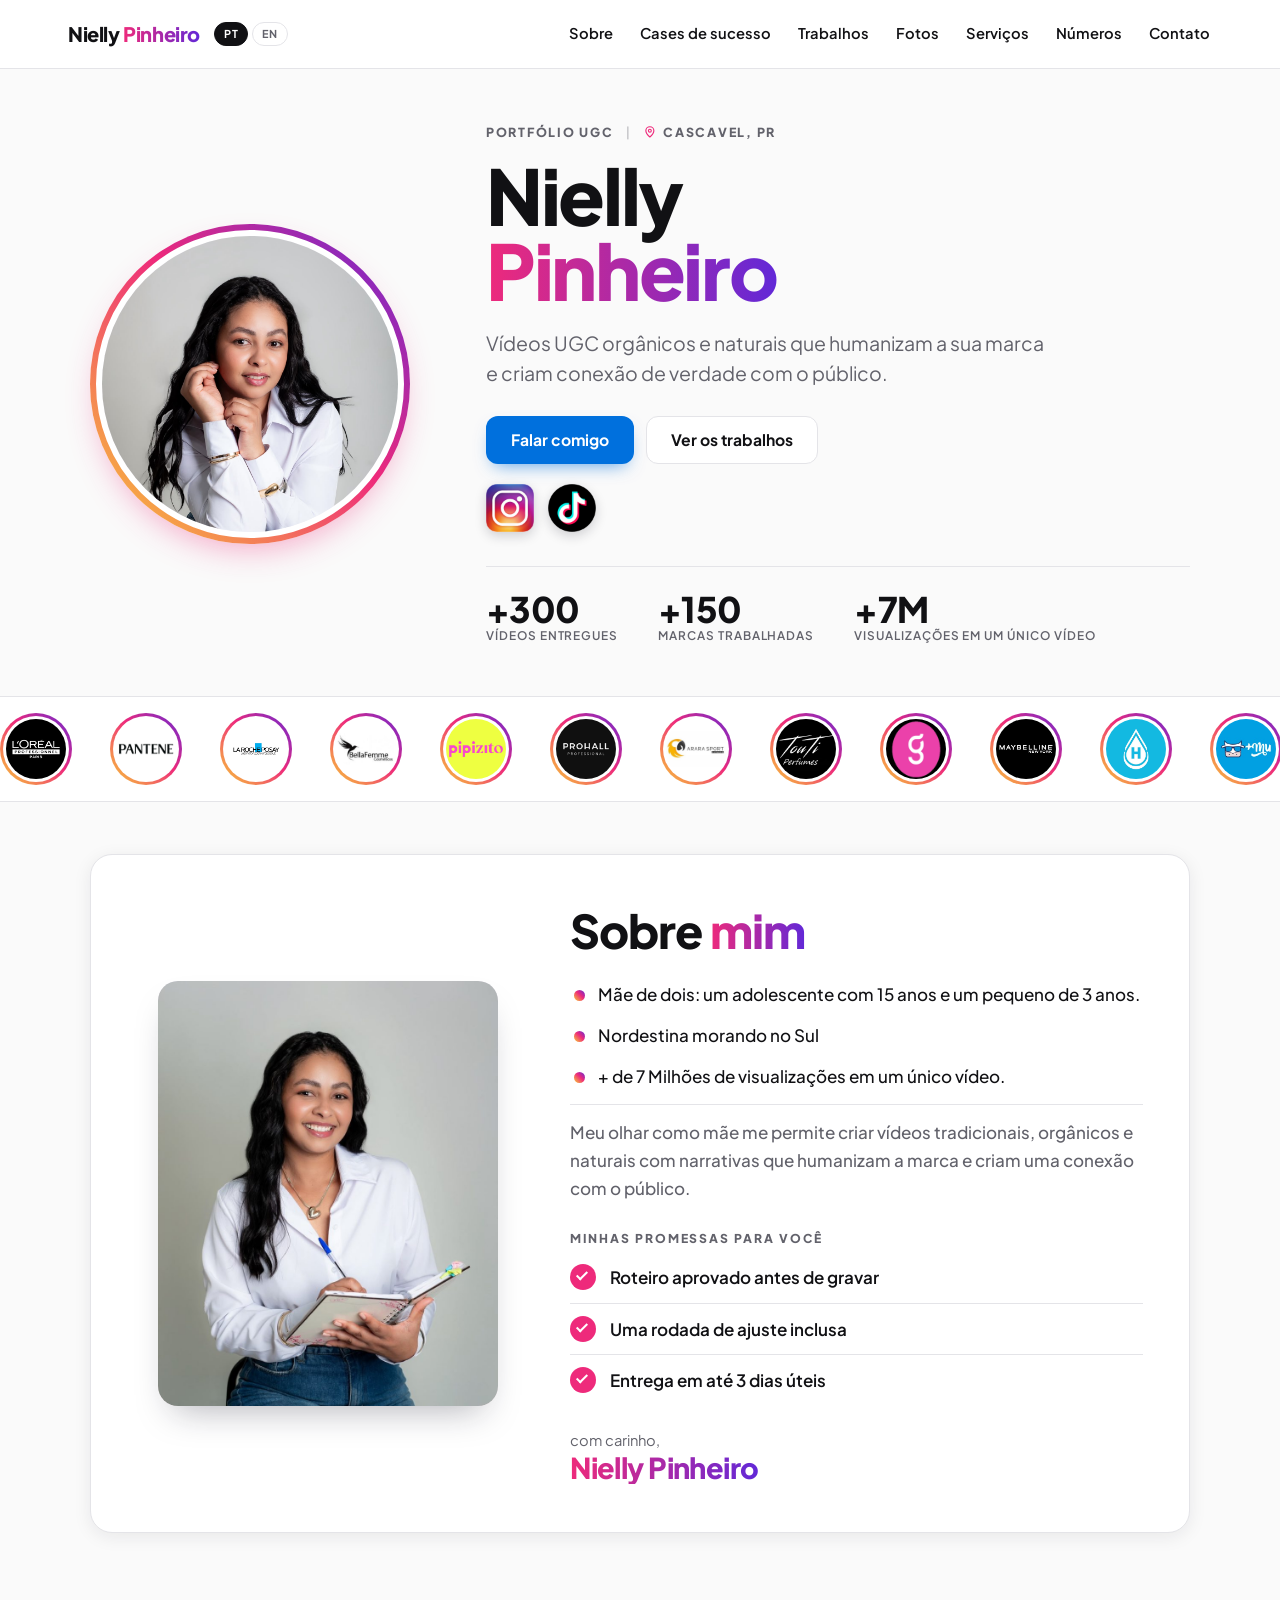
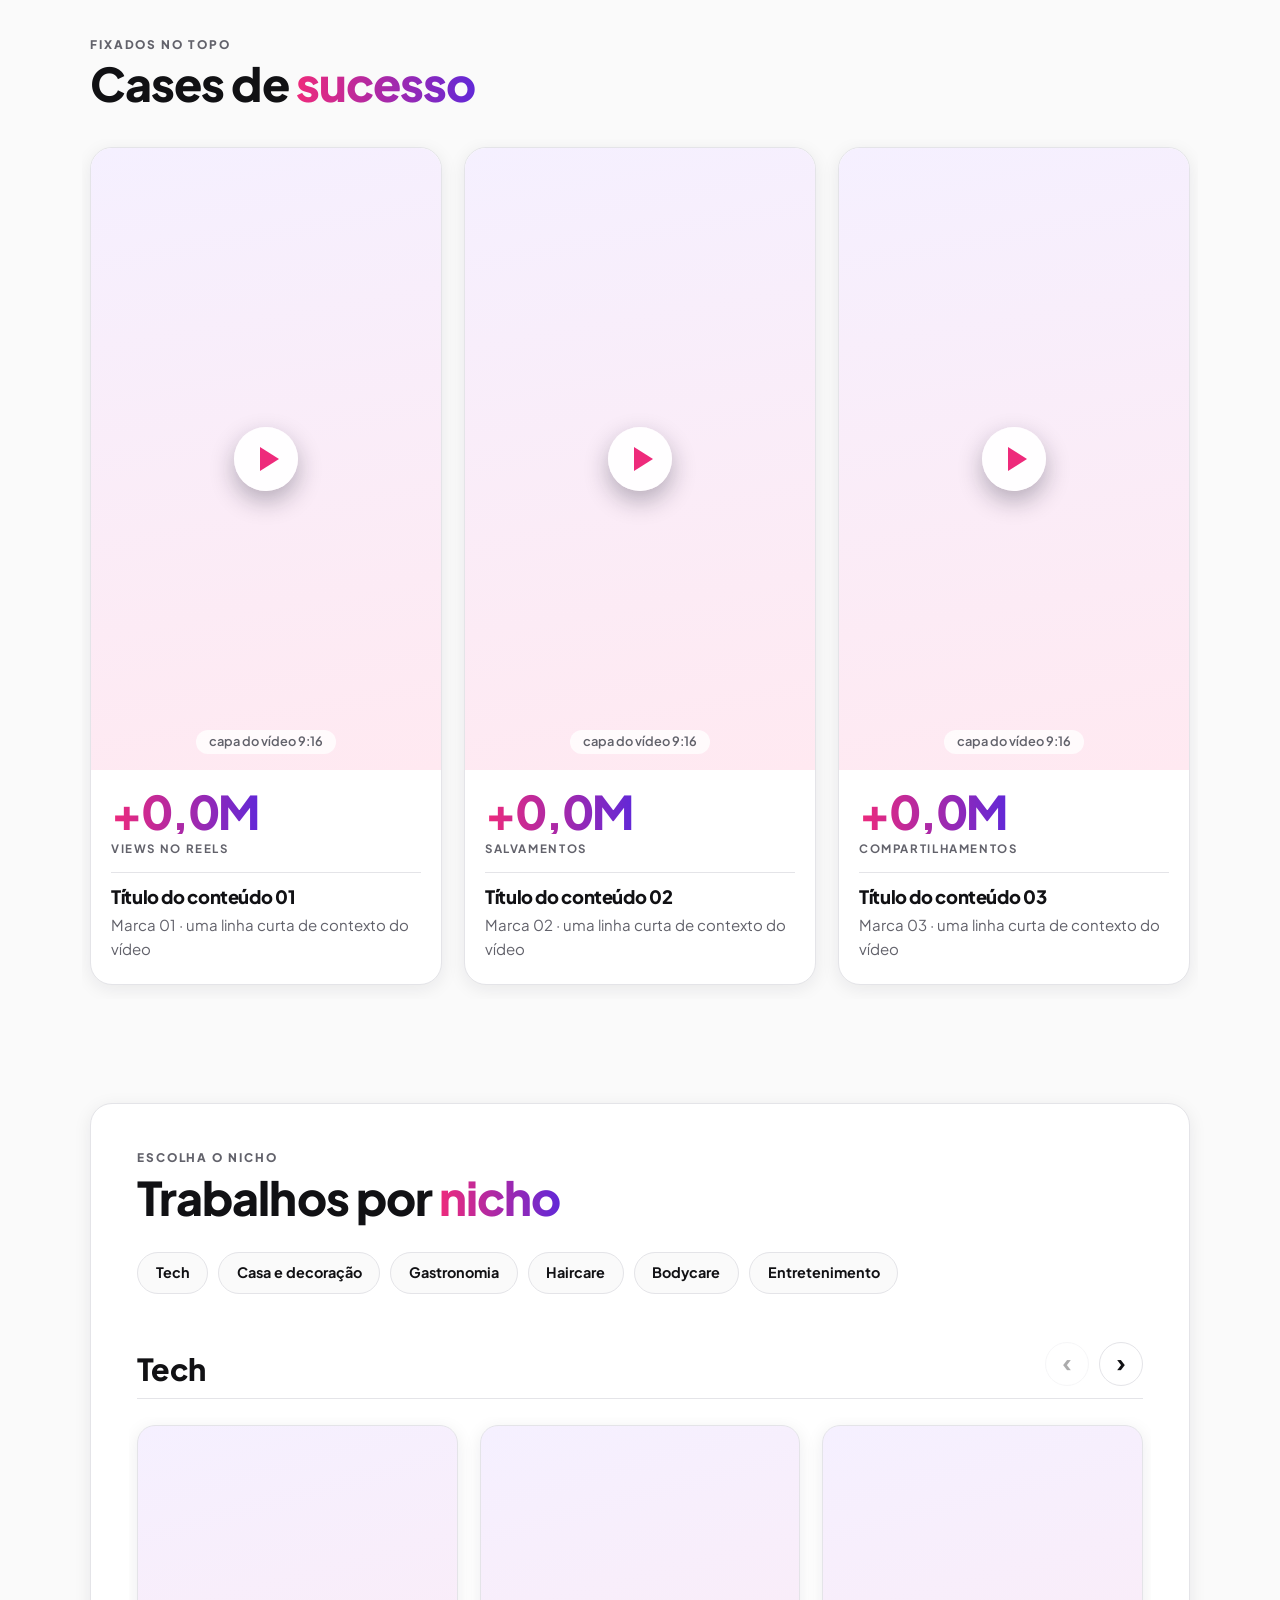
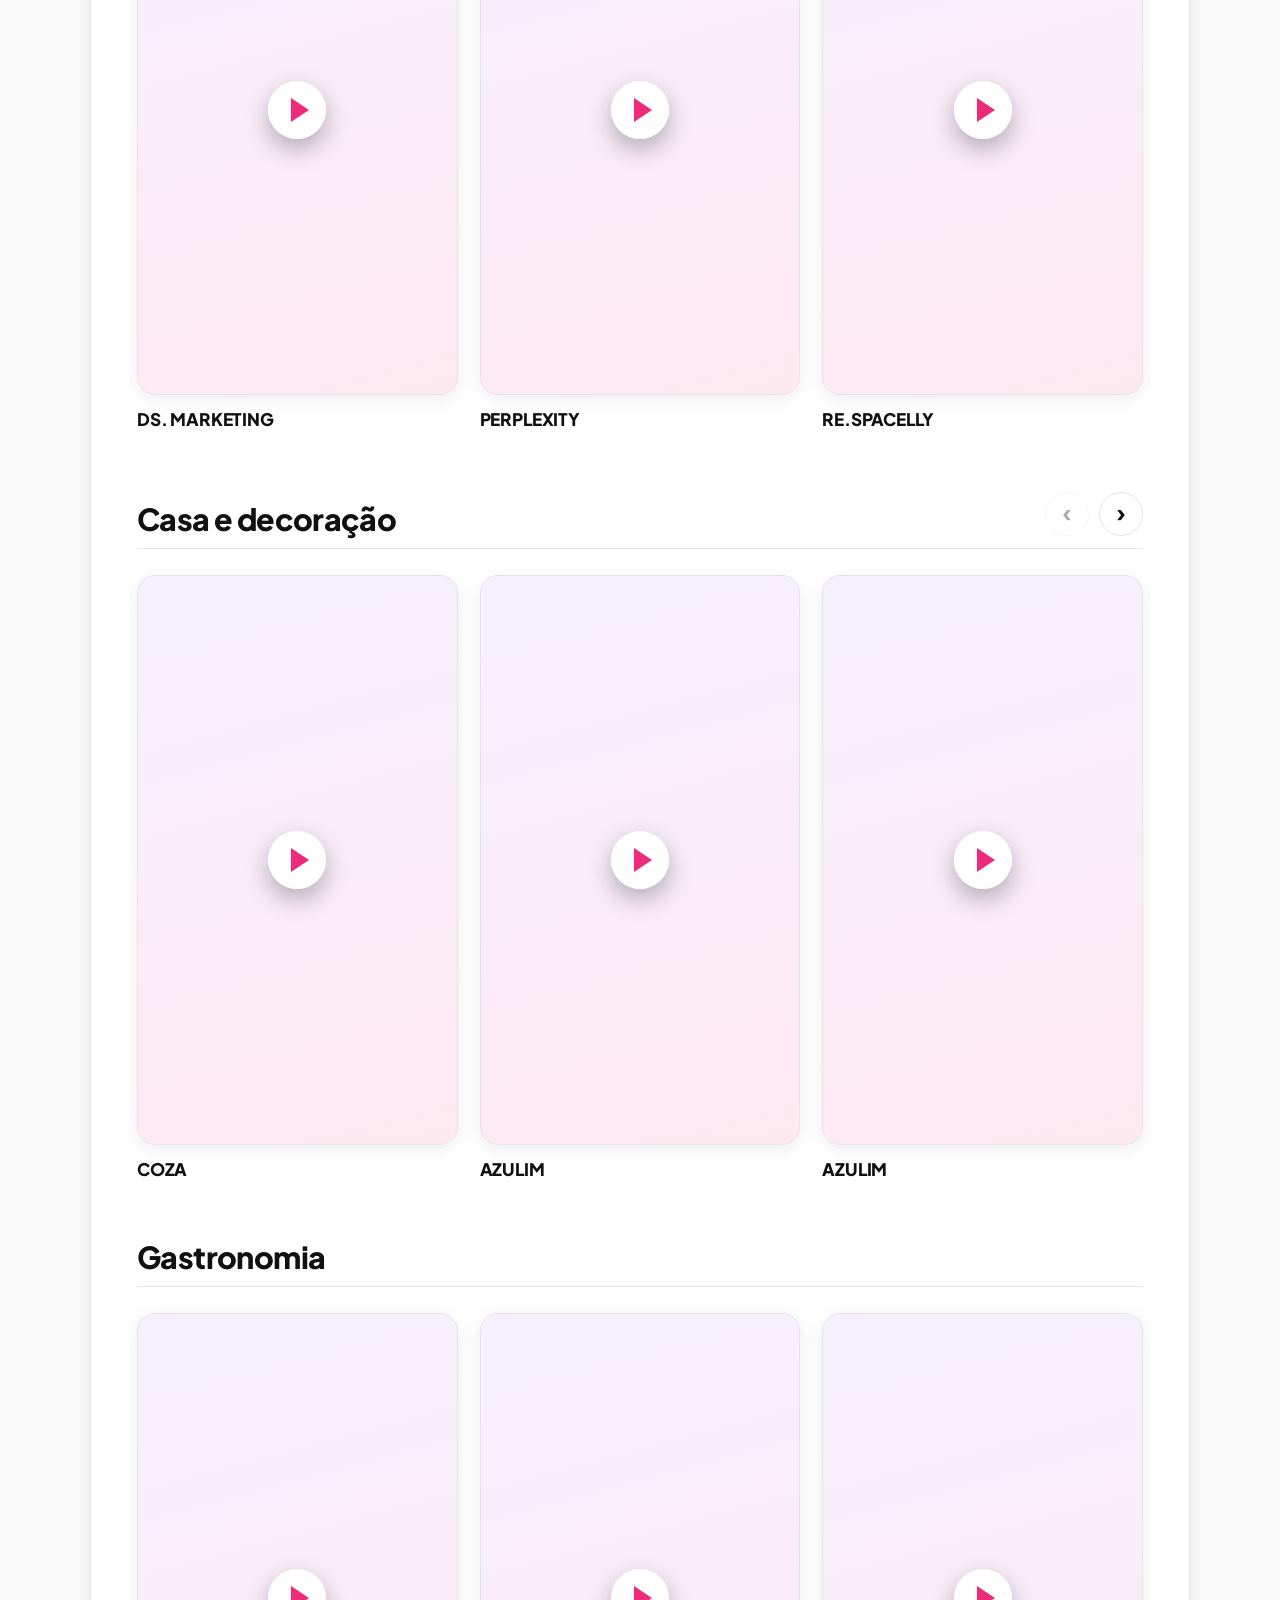
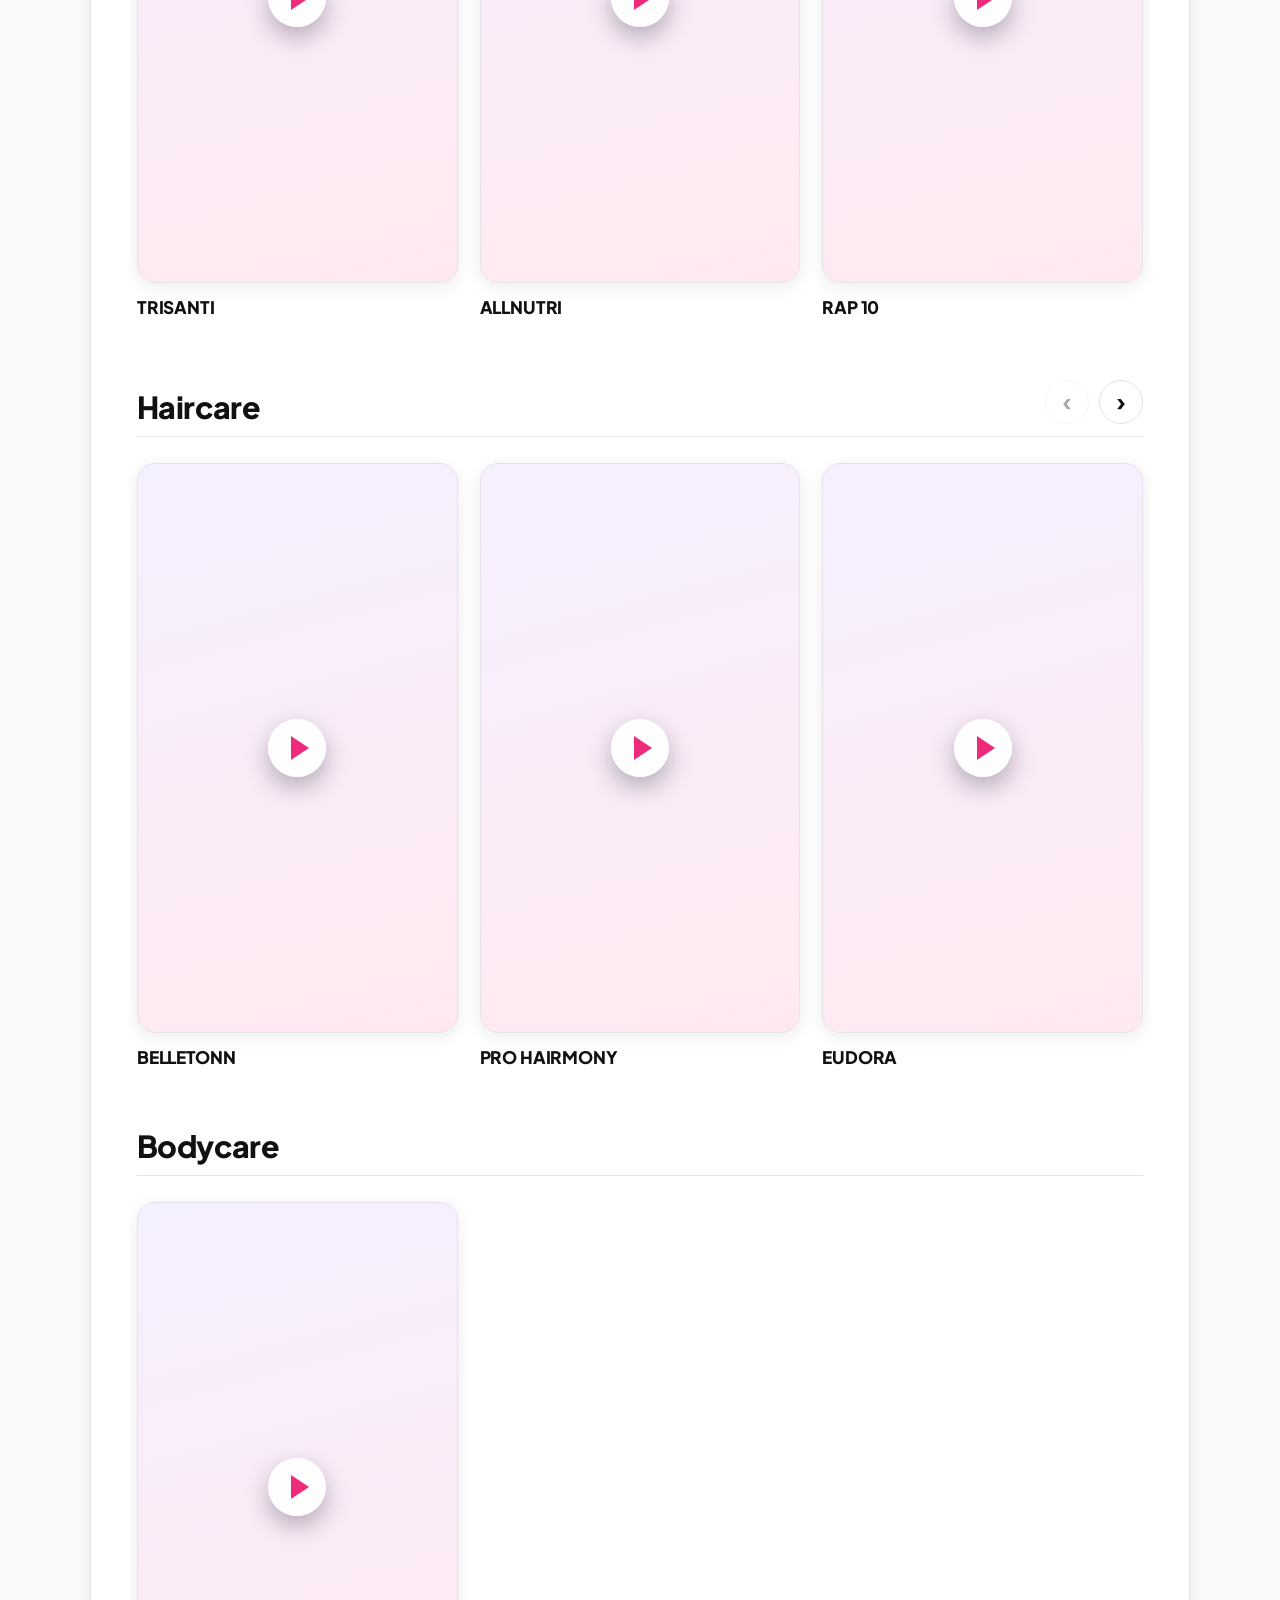
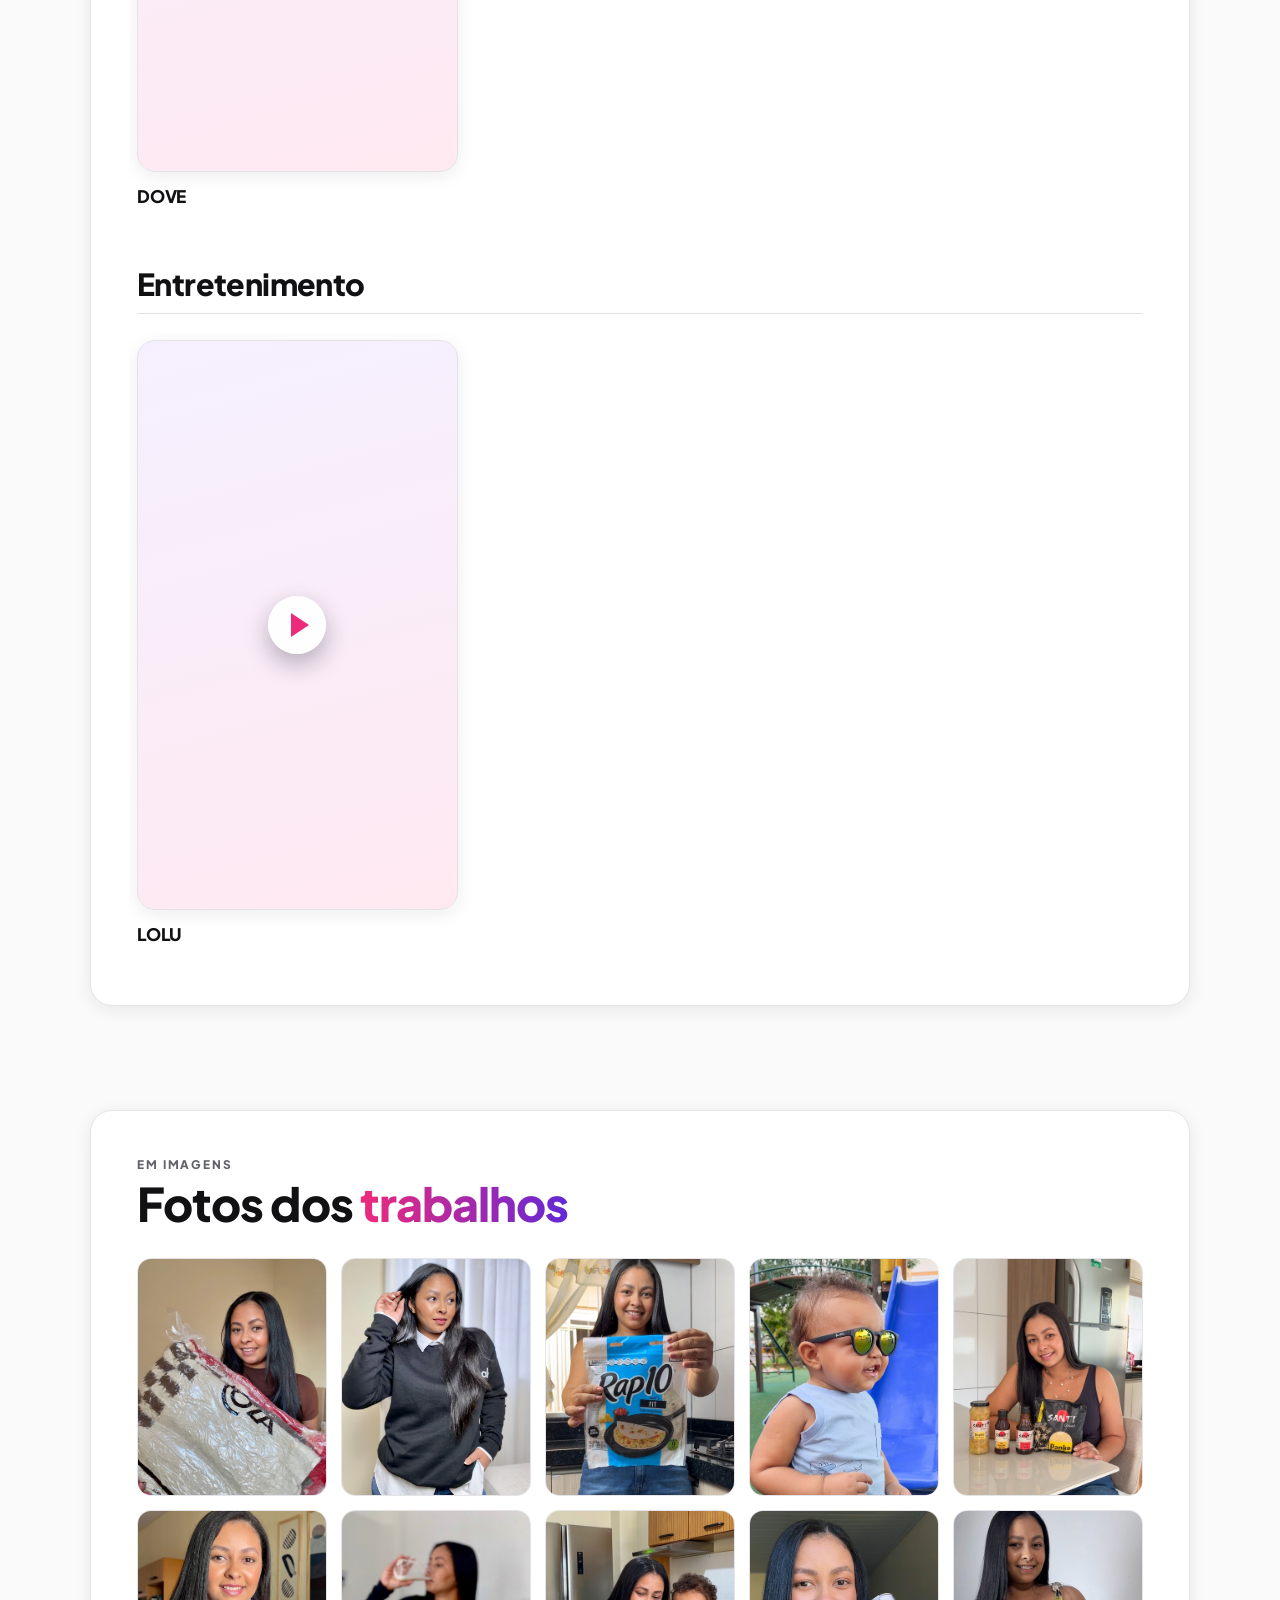
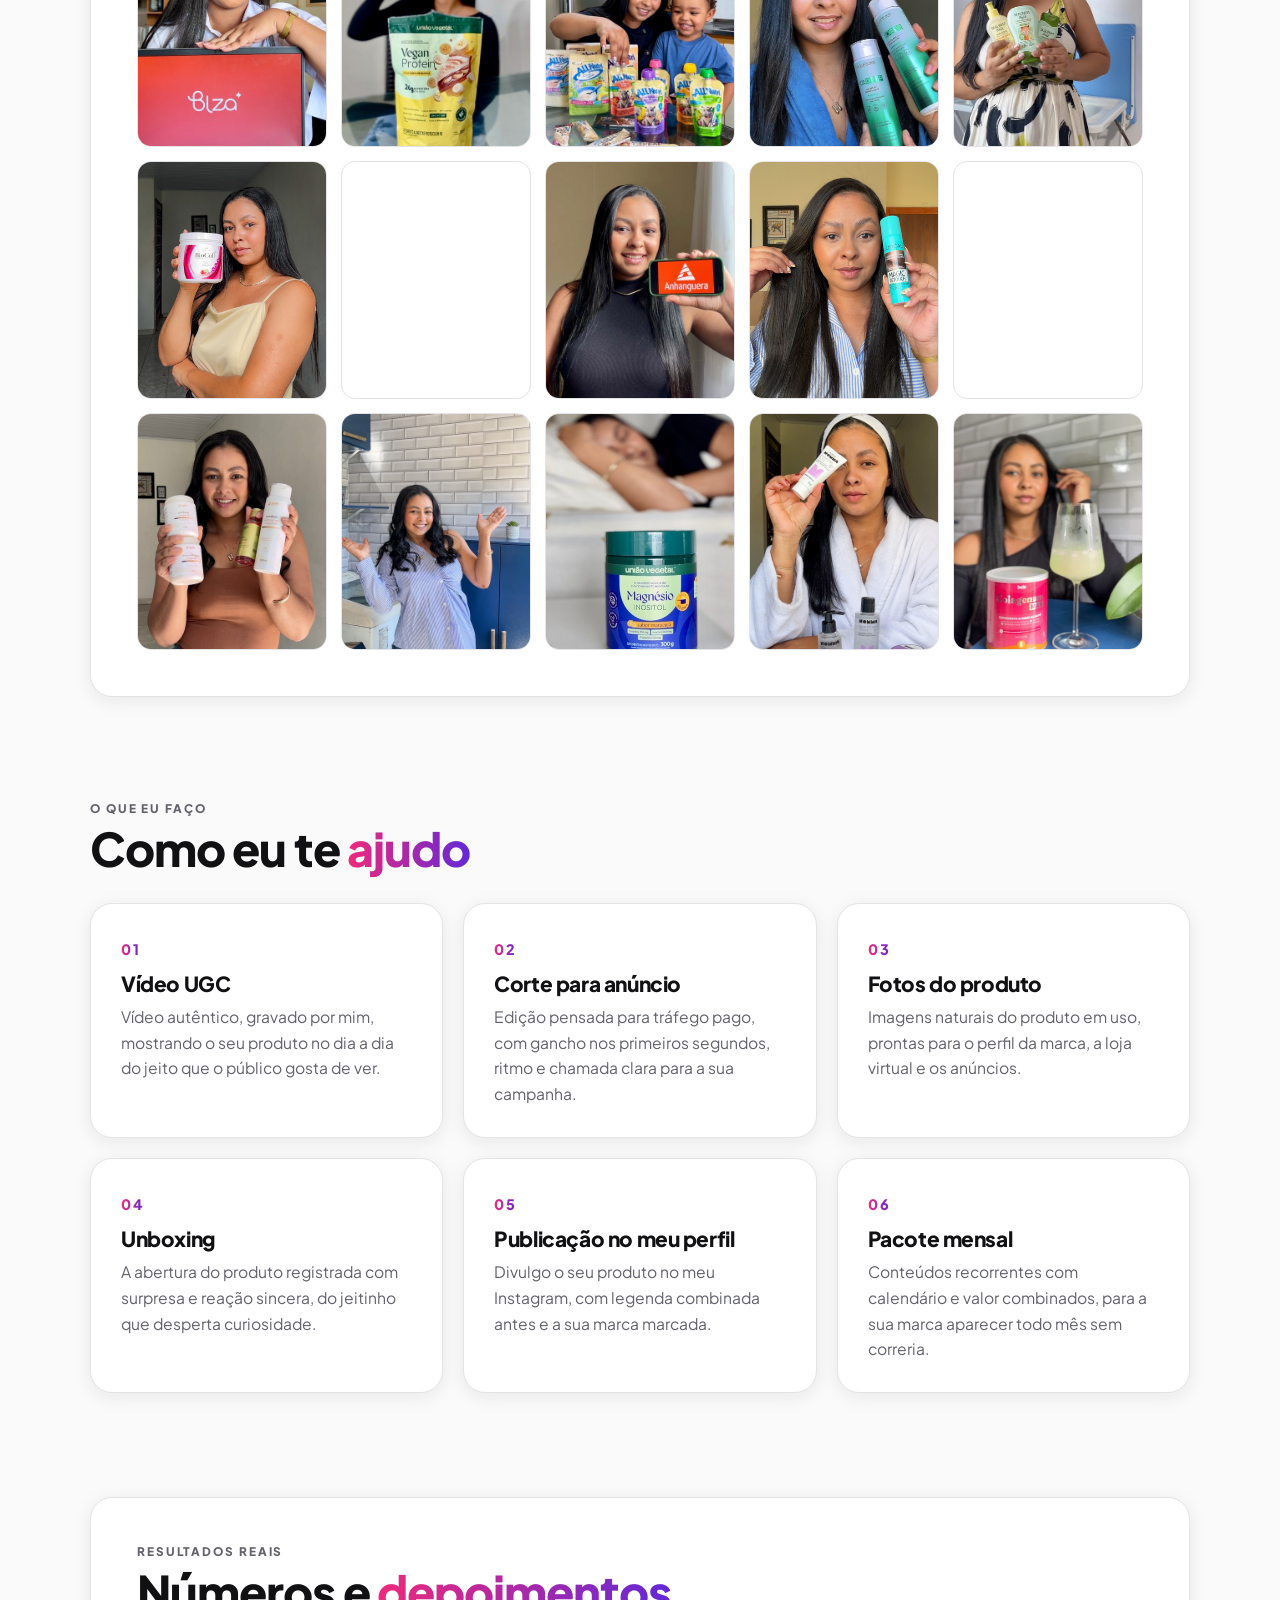
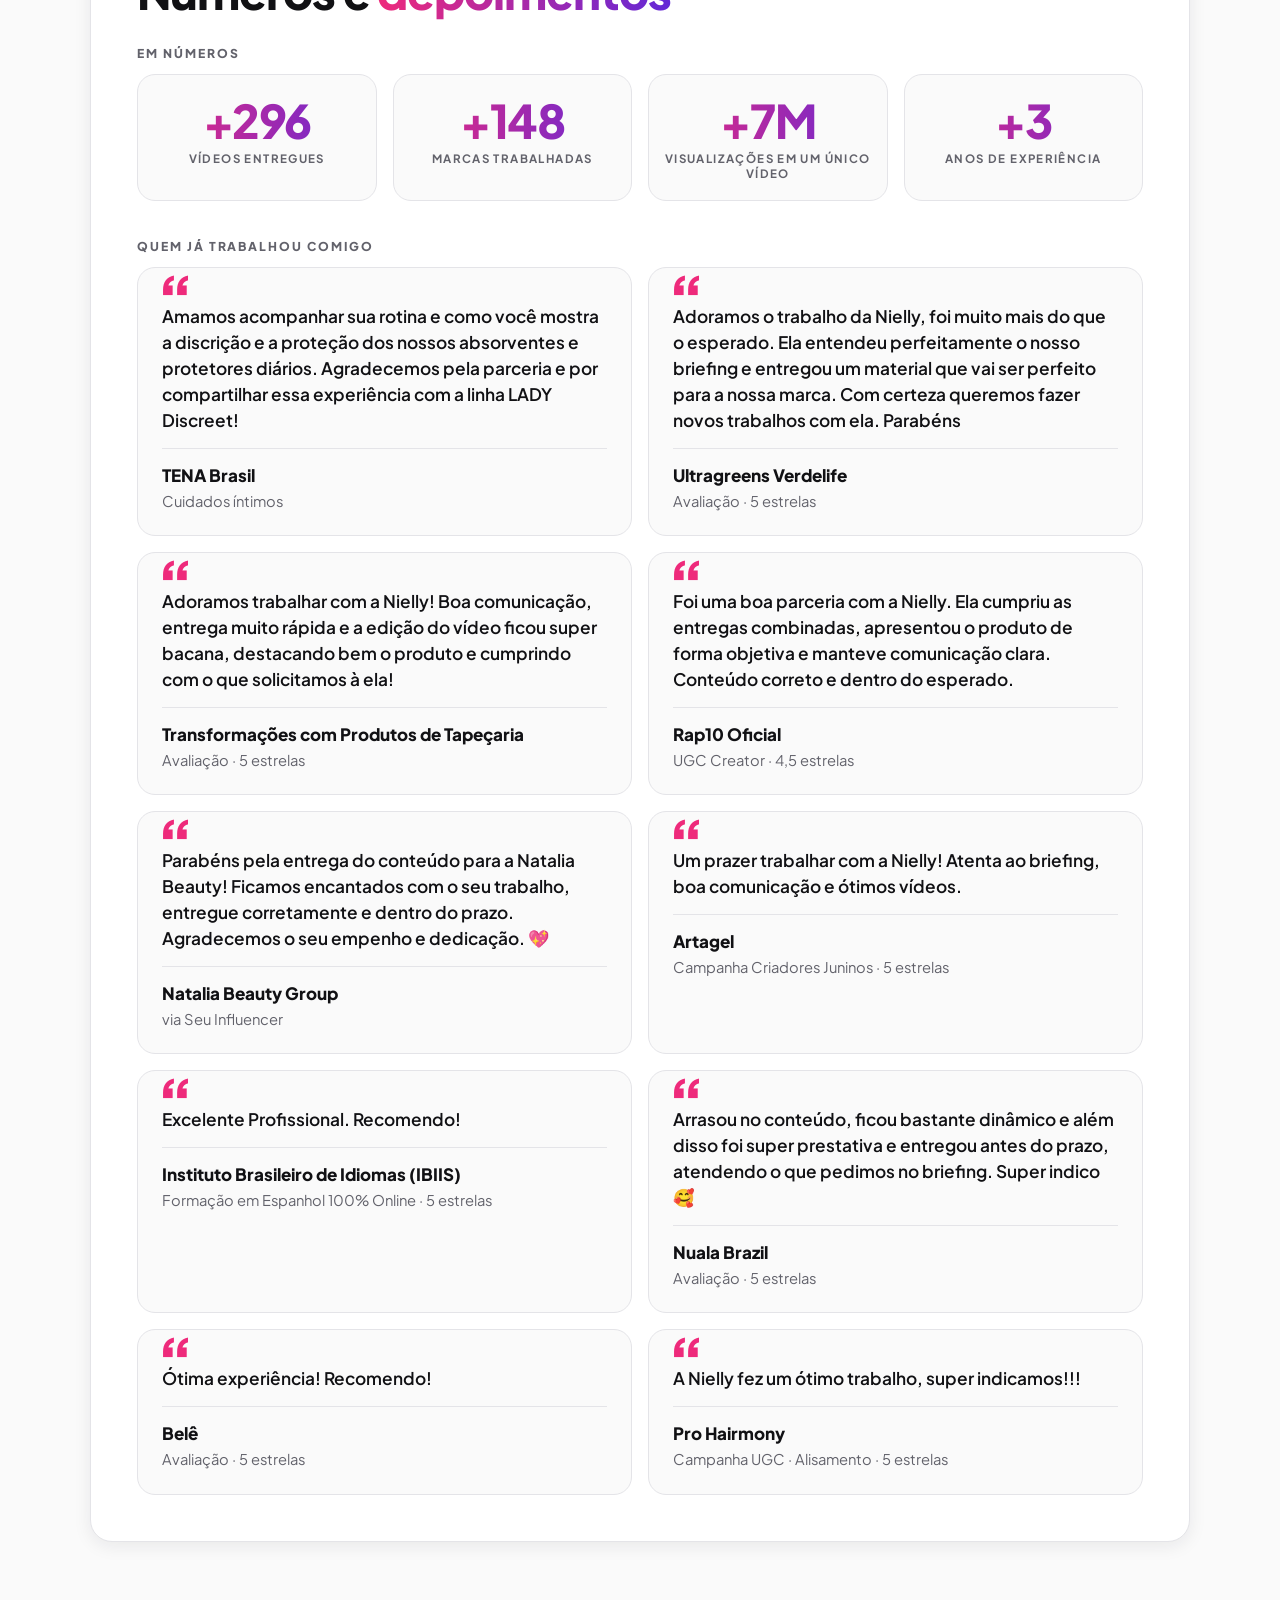
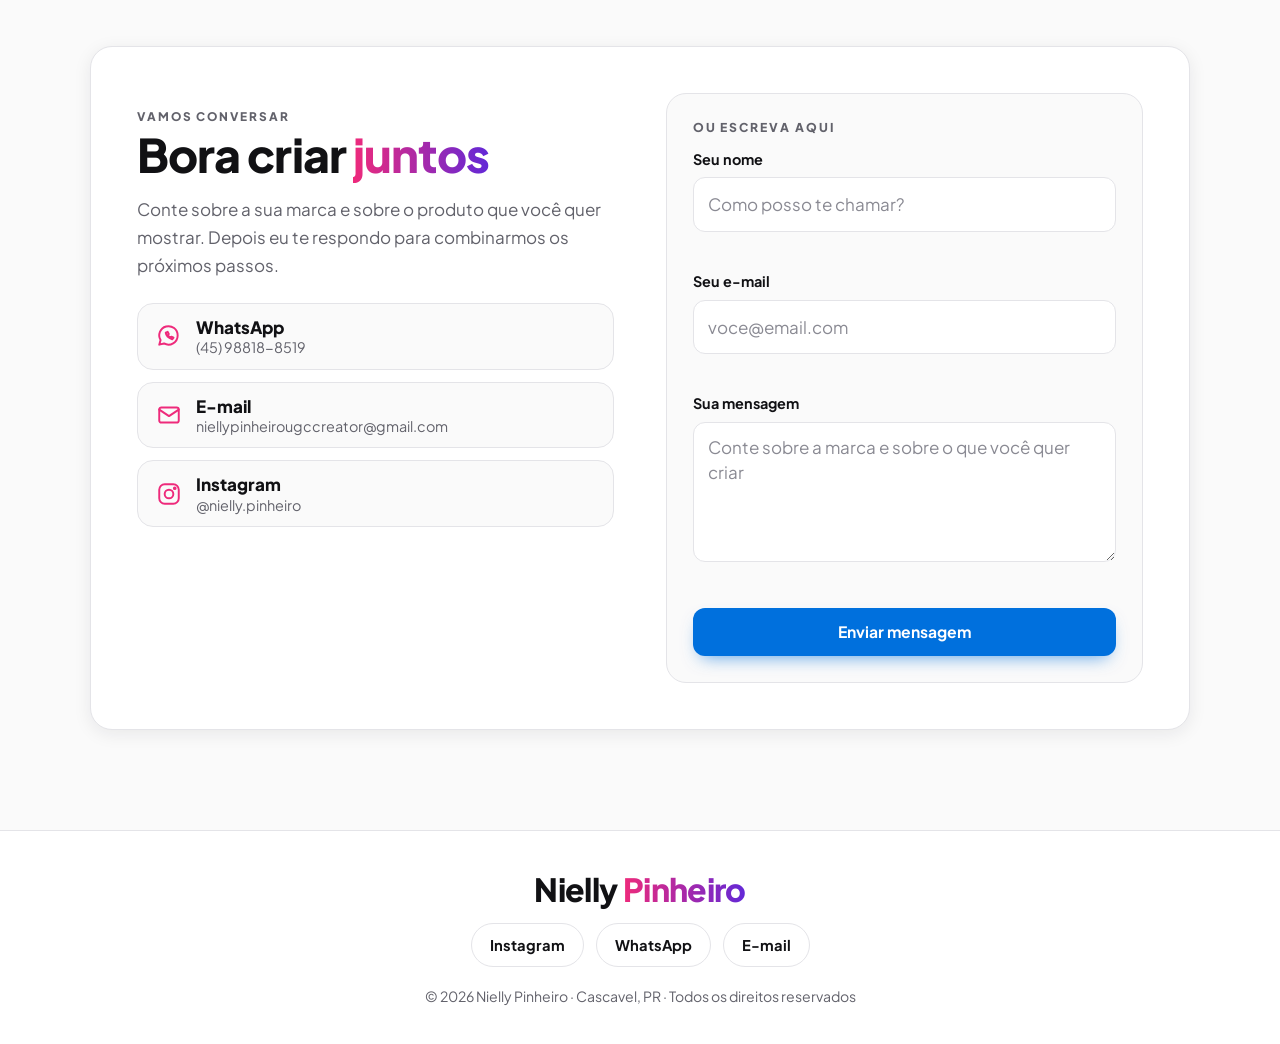
==== commit 3e944188: "Add files via upload" ====
--- a/index.html
+++ b/index.html
@@ -816,16 +816,16 @@
 
 /* NICHOS que você atende (viram os botões de filtro). id é usado nos trabalhos. cores: degradê do bloco. */
 const NICHOS = [
+  { id: "tech", nome: "Tech", cores: ["#33283a", "#7a6a8c"] },
   { id: "casa", nome: "Casa e decoração", cores: ["#4d5a3a", "#a3ad7c"] },
   { id: "gastronomia", nome: "Gastronomia", cores: ["#8a3f22", "#d9903f"] },
-  { id: "tech", nome: "Tech", cores: ["#33283a", "#7a6a8c"] },
   { id: "cabelo", nome: "Haircare", cores: ["#7a3b2e", "#c98a6b"] },
   { id: "bodycare", nome: "Bodycare", cores: ["#7a4a42", "#d99b85"] },
   { id: "entretenimento", nome: "Entretenimento", cores: ["#4a2f4f", "#8f6a94"] }
 ];
 
 /* TRABALHOS da galeria.
-   Cada nicho vira um carrossel, um abaixo do outro, na ordem da lista NICHOS acima (Casa e decoração, Gastronomia, Tech, Beleza, Moda,
+   Cada nicho vira um carrossel, um abaixo do outro, na ordem da lista NICHOS acima (Tech, Casa e decoração, Gastronomia, Beleza, Moda,
    Cuidados com o cabelo, Entretenimento).
    Dentro de cada nicho vale a ordem em que você escrever aqui.
    nicho: um dos ids acima.
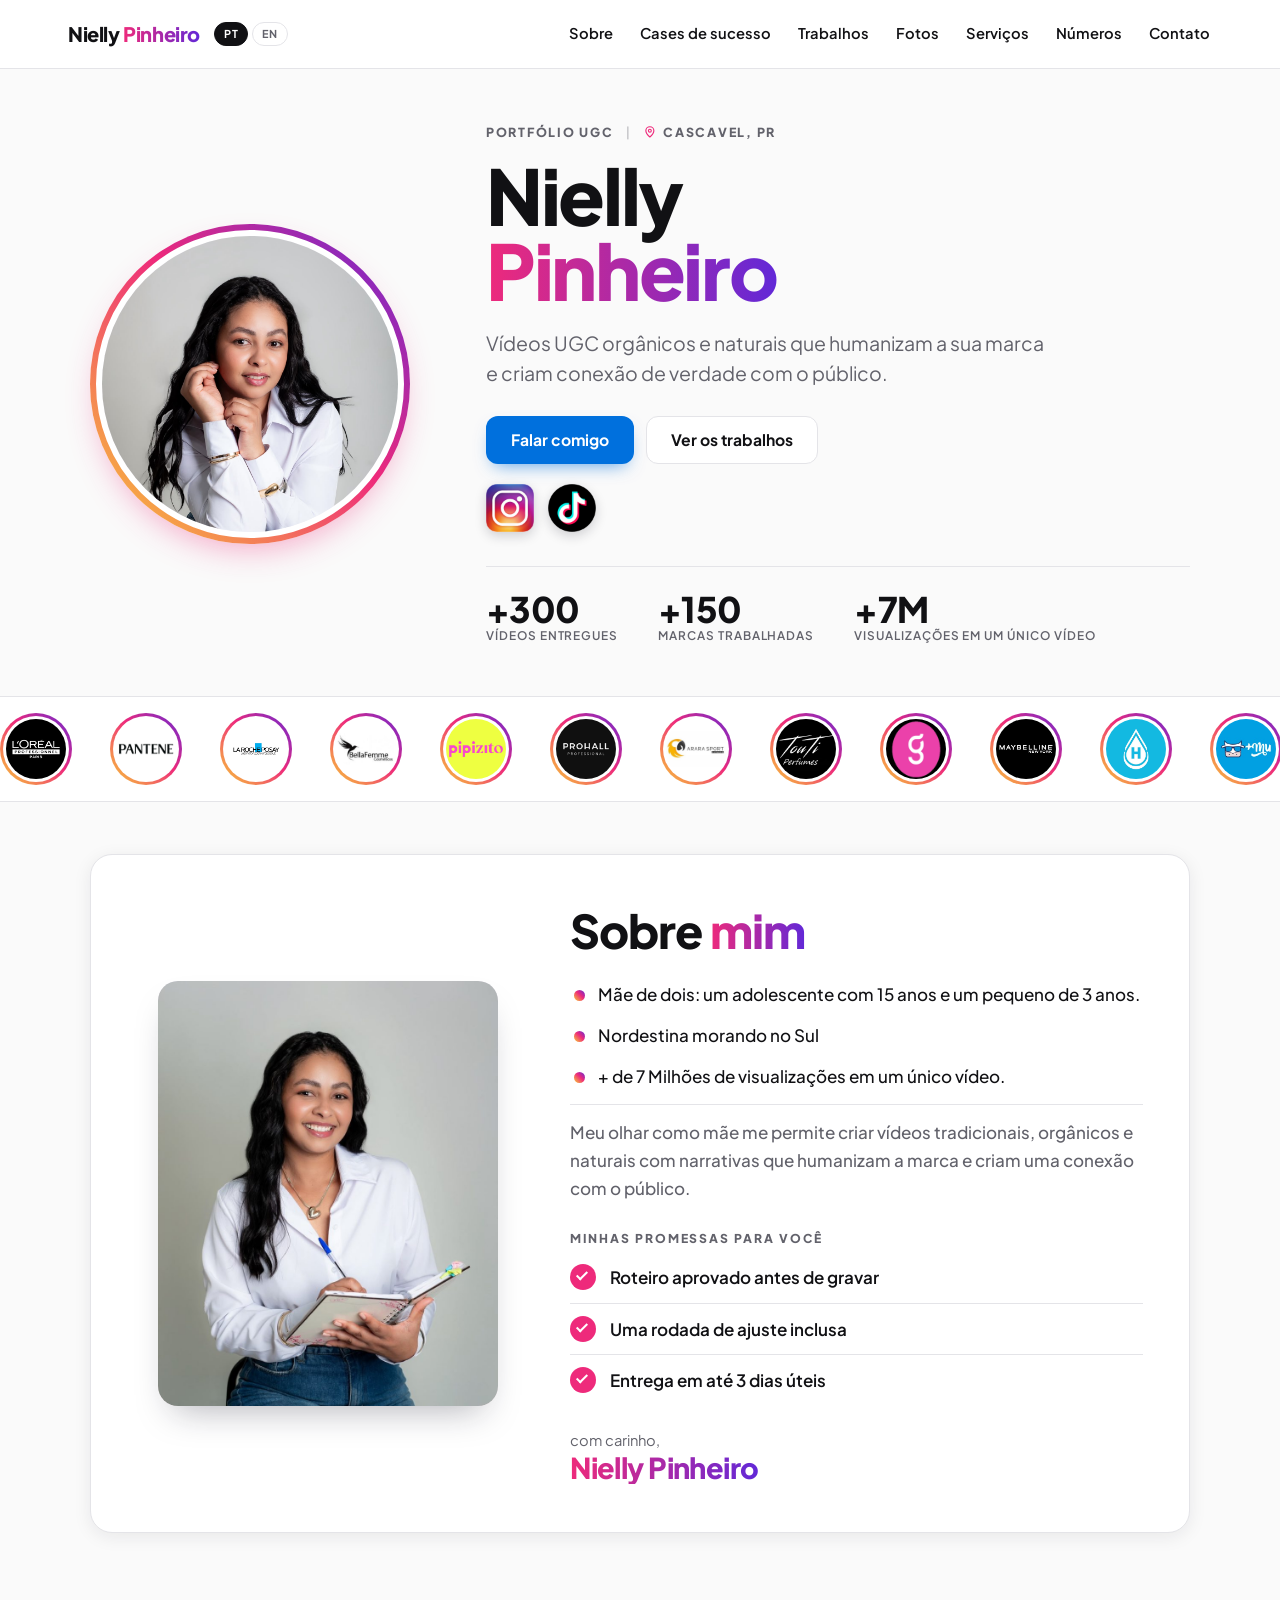
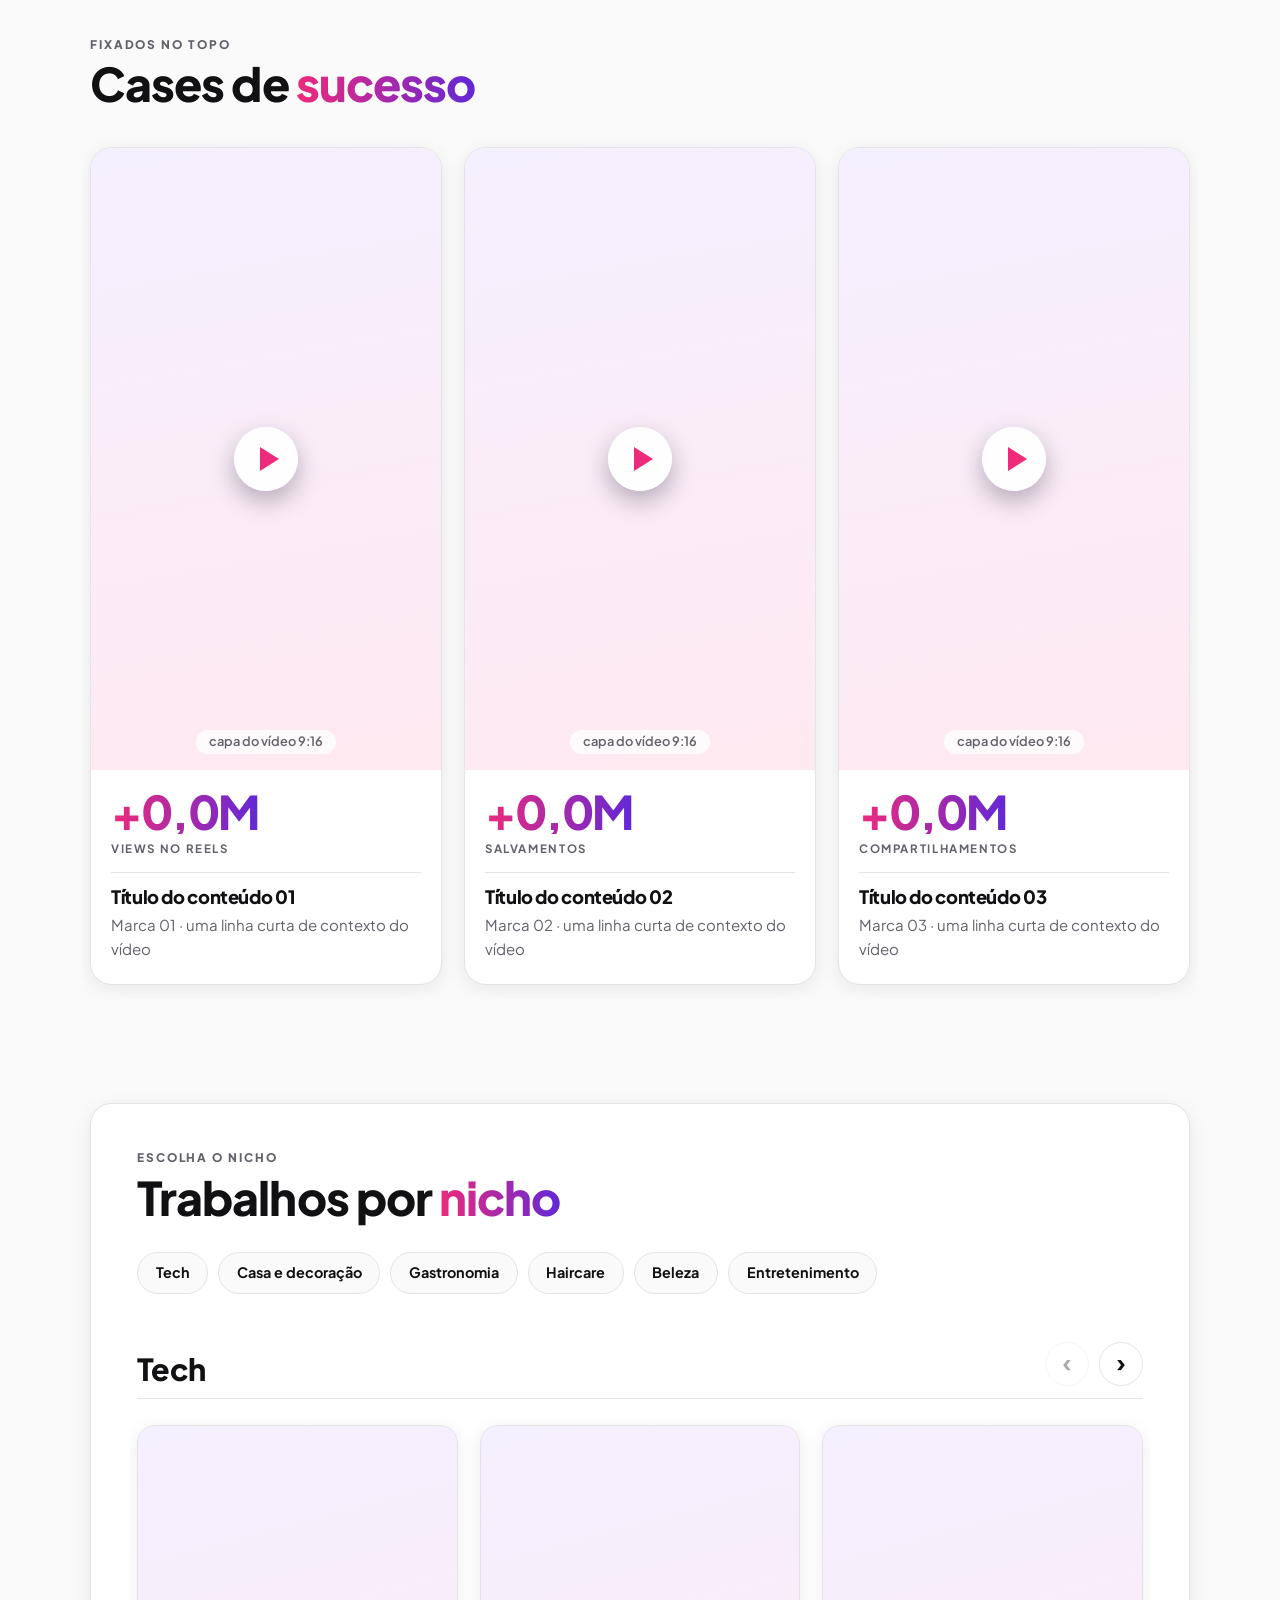
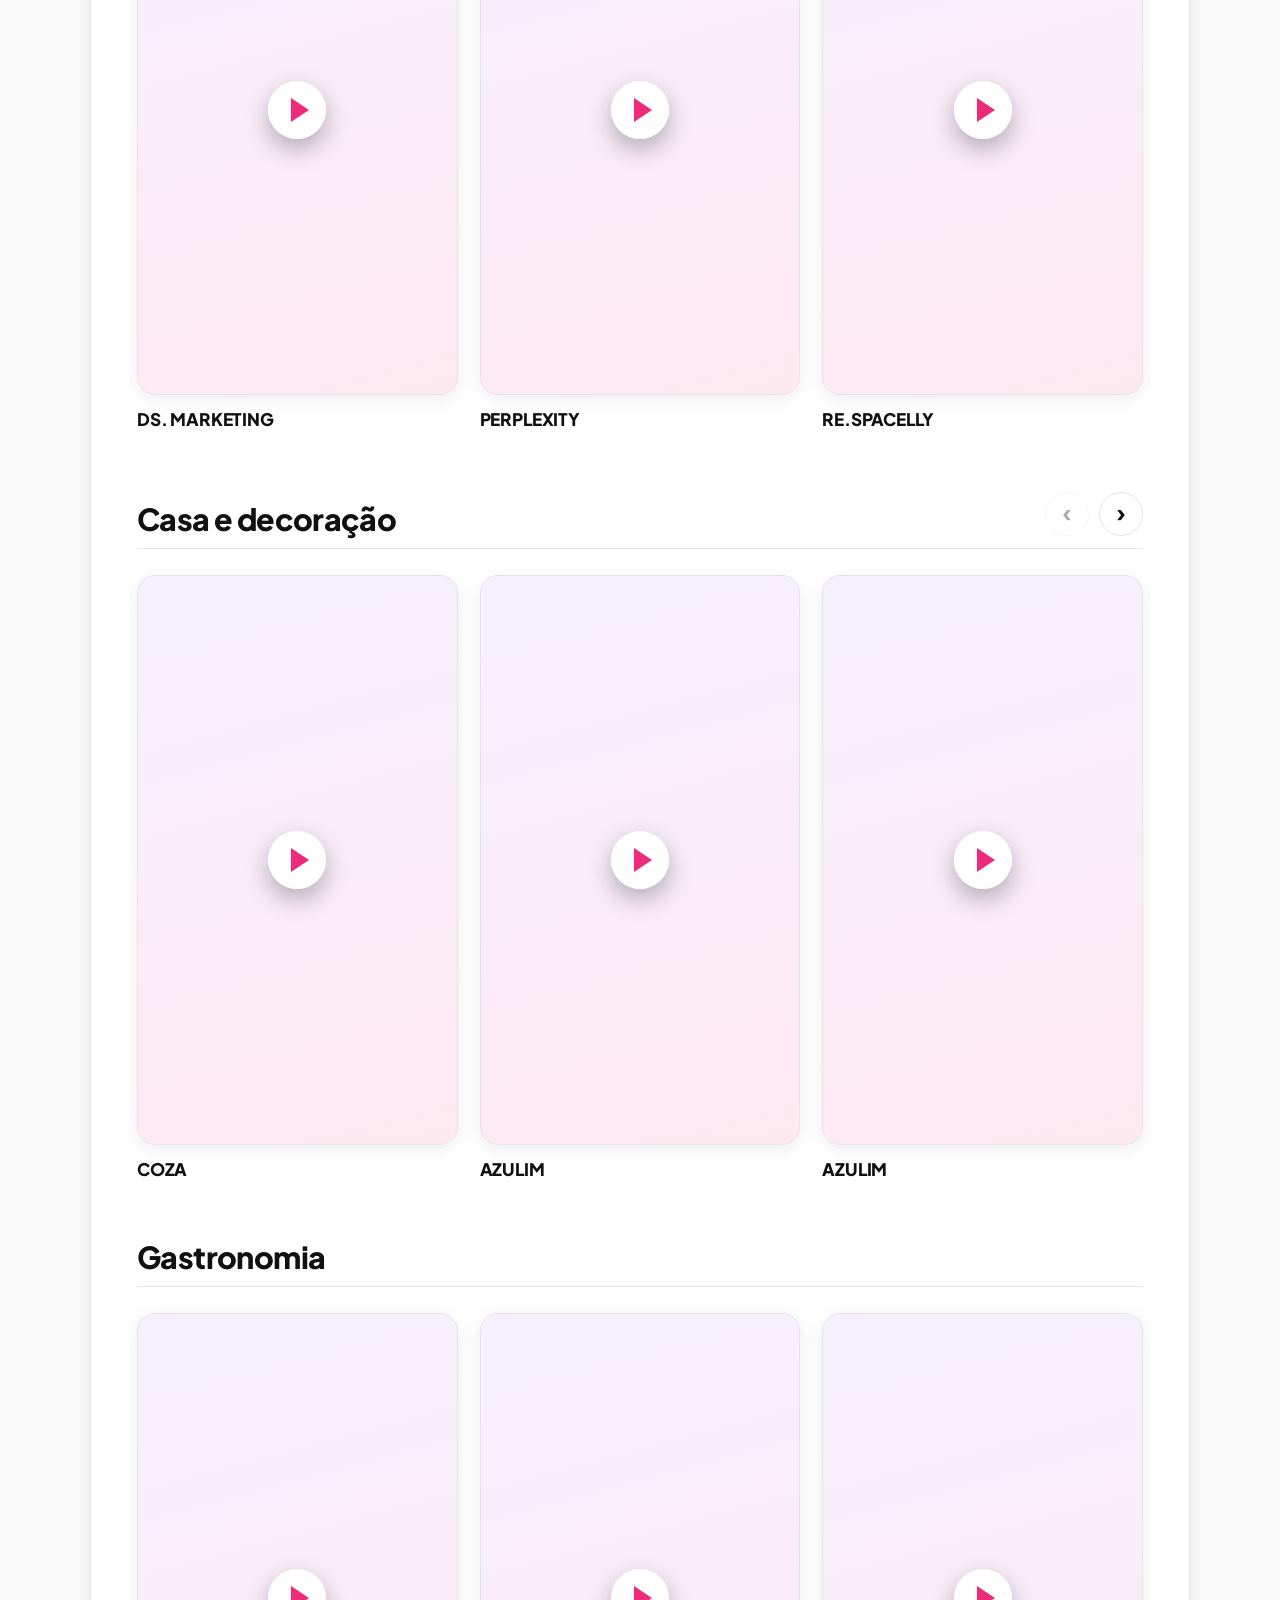
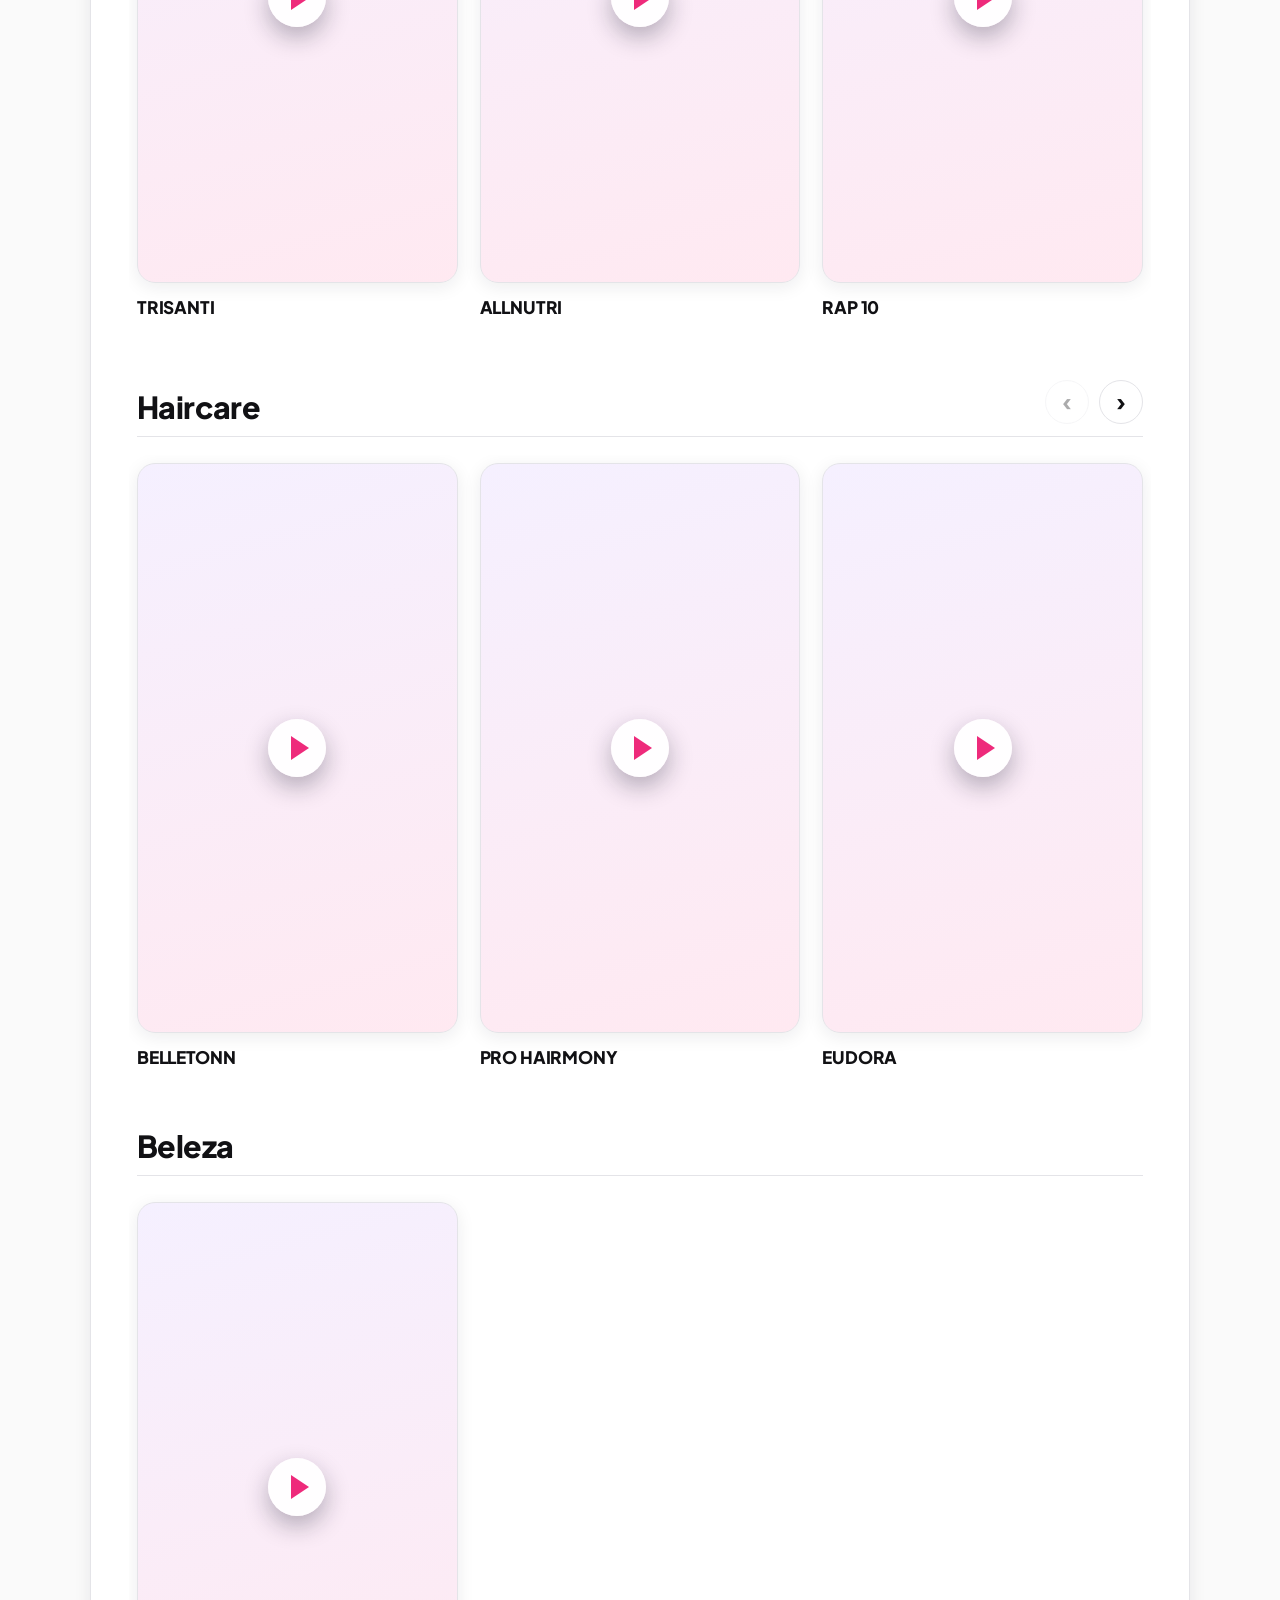
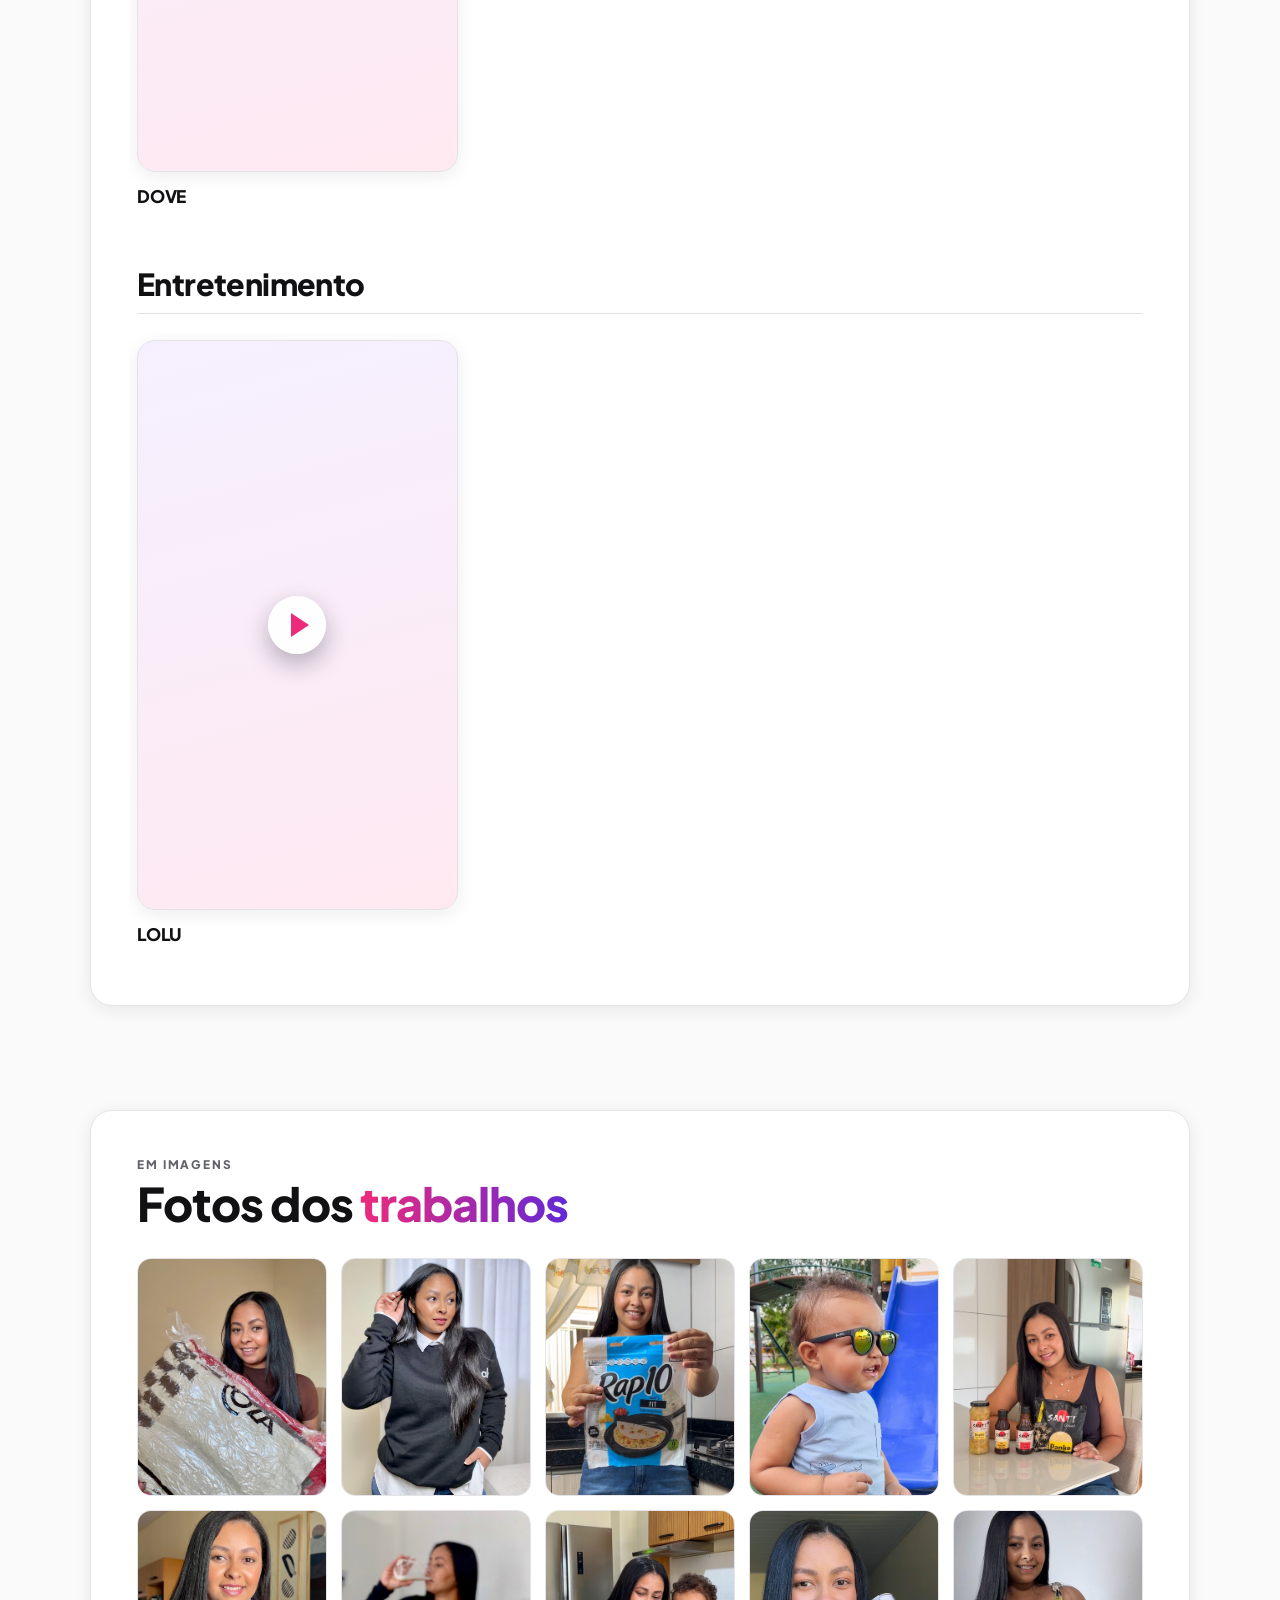
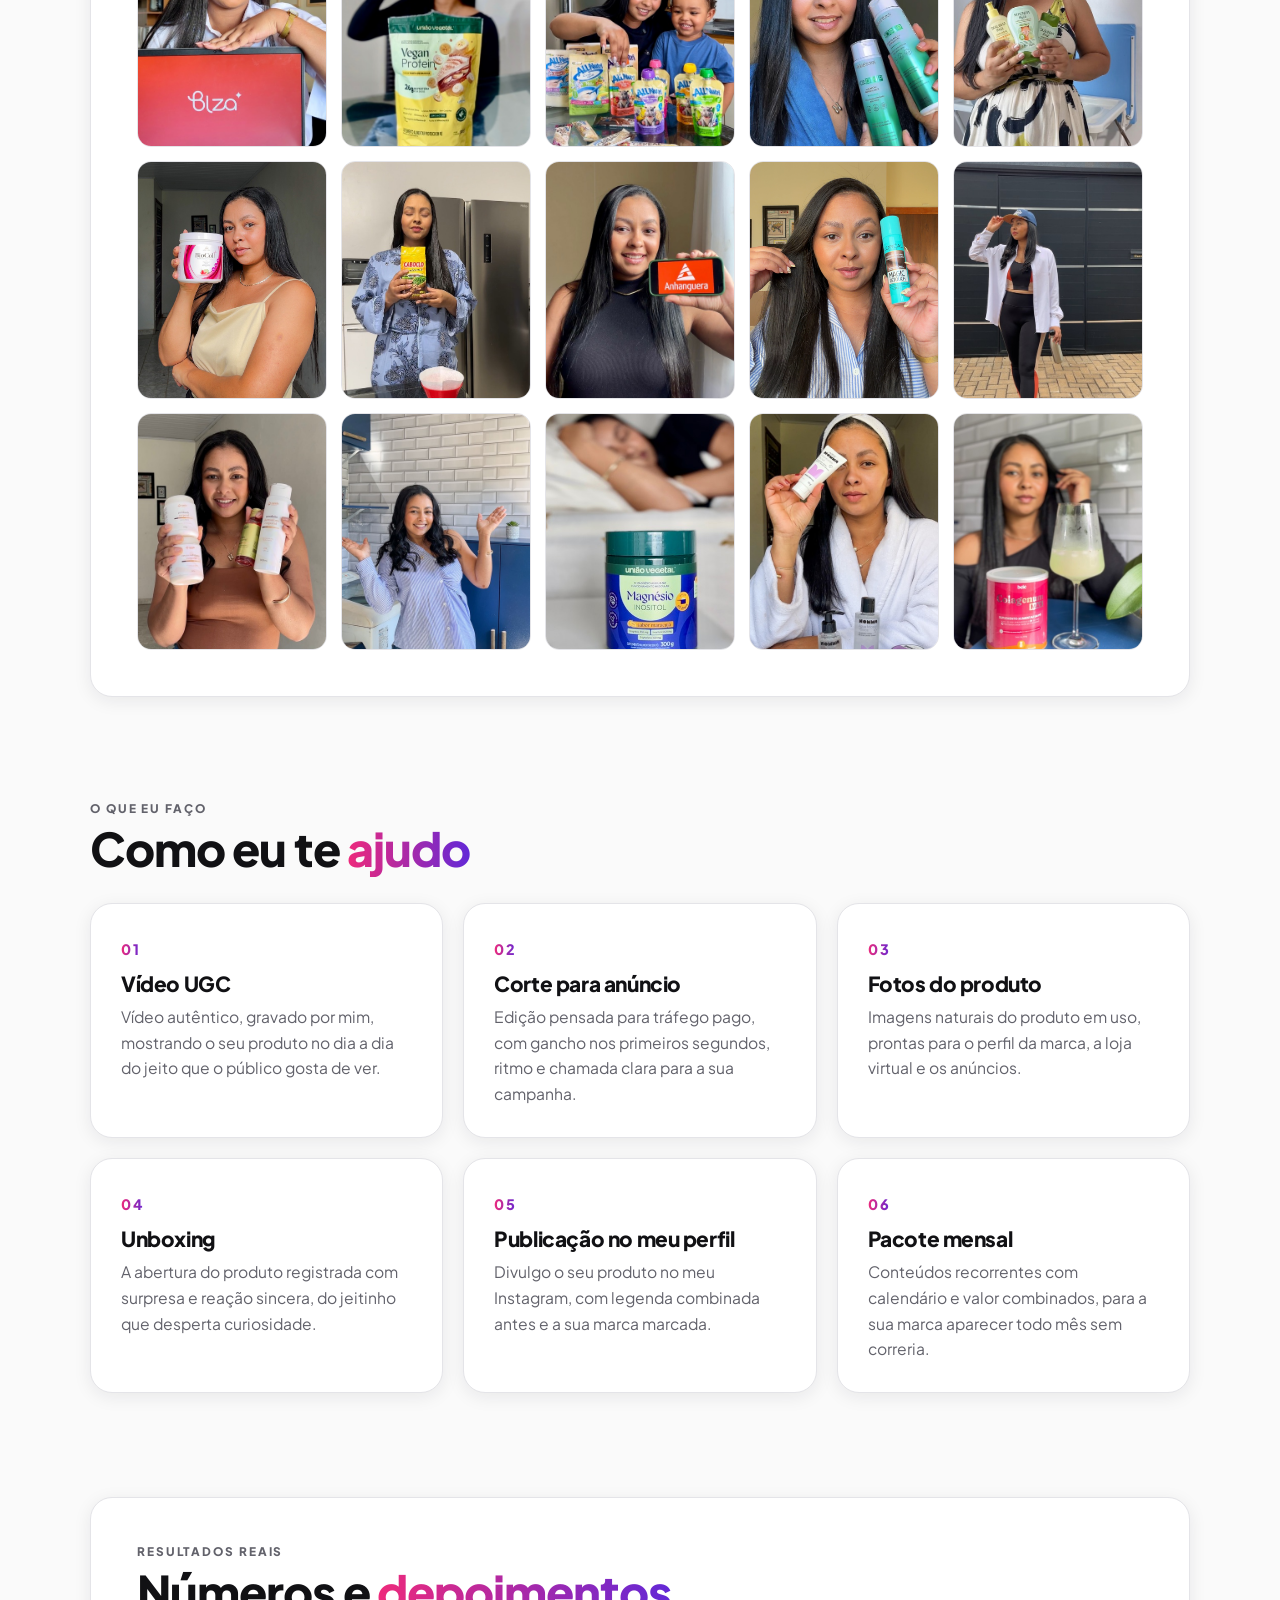
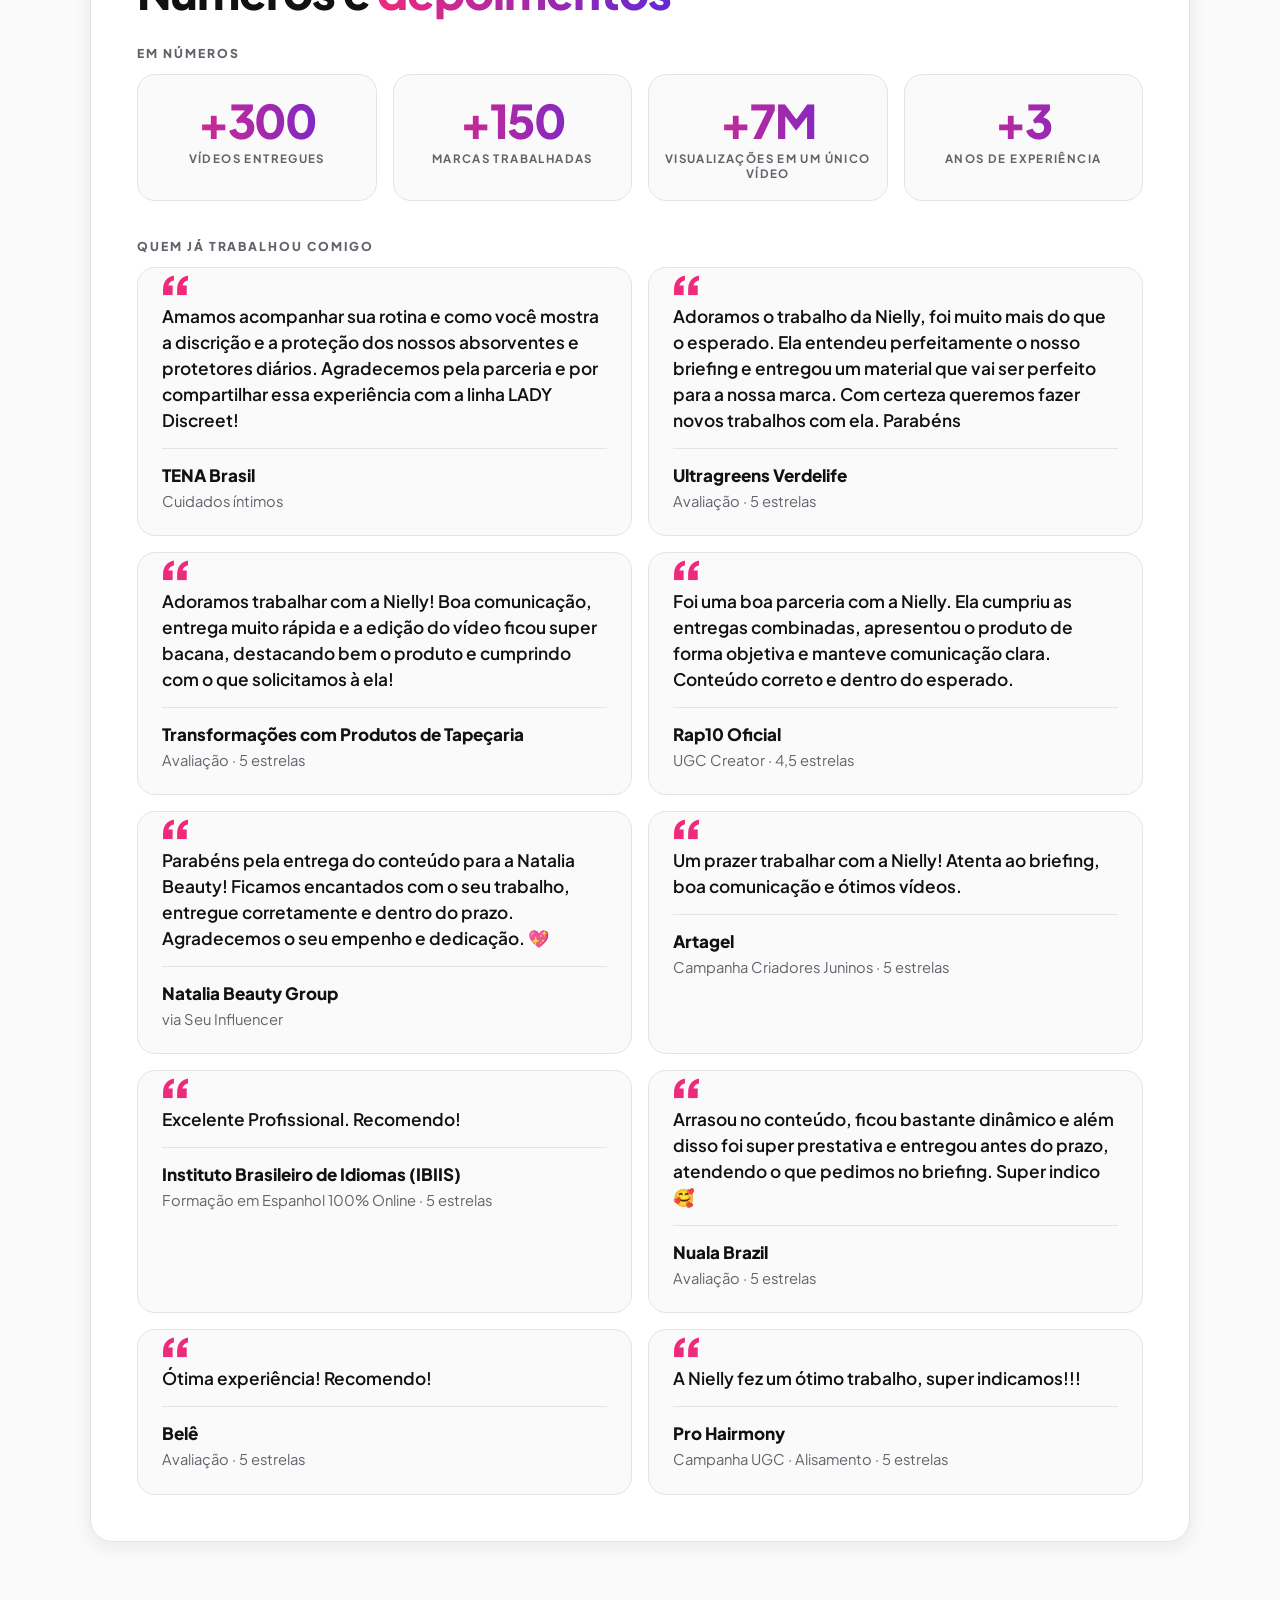
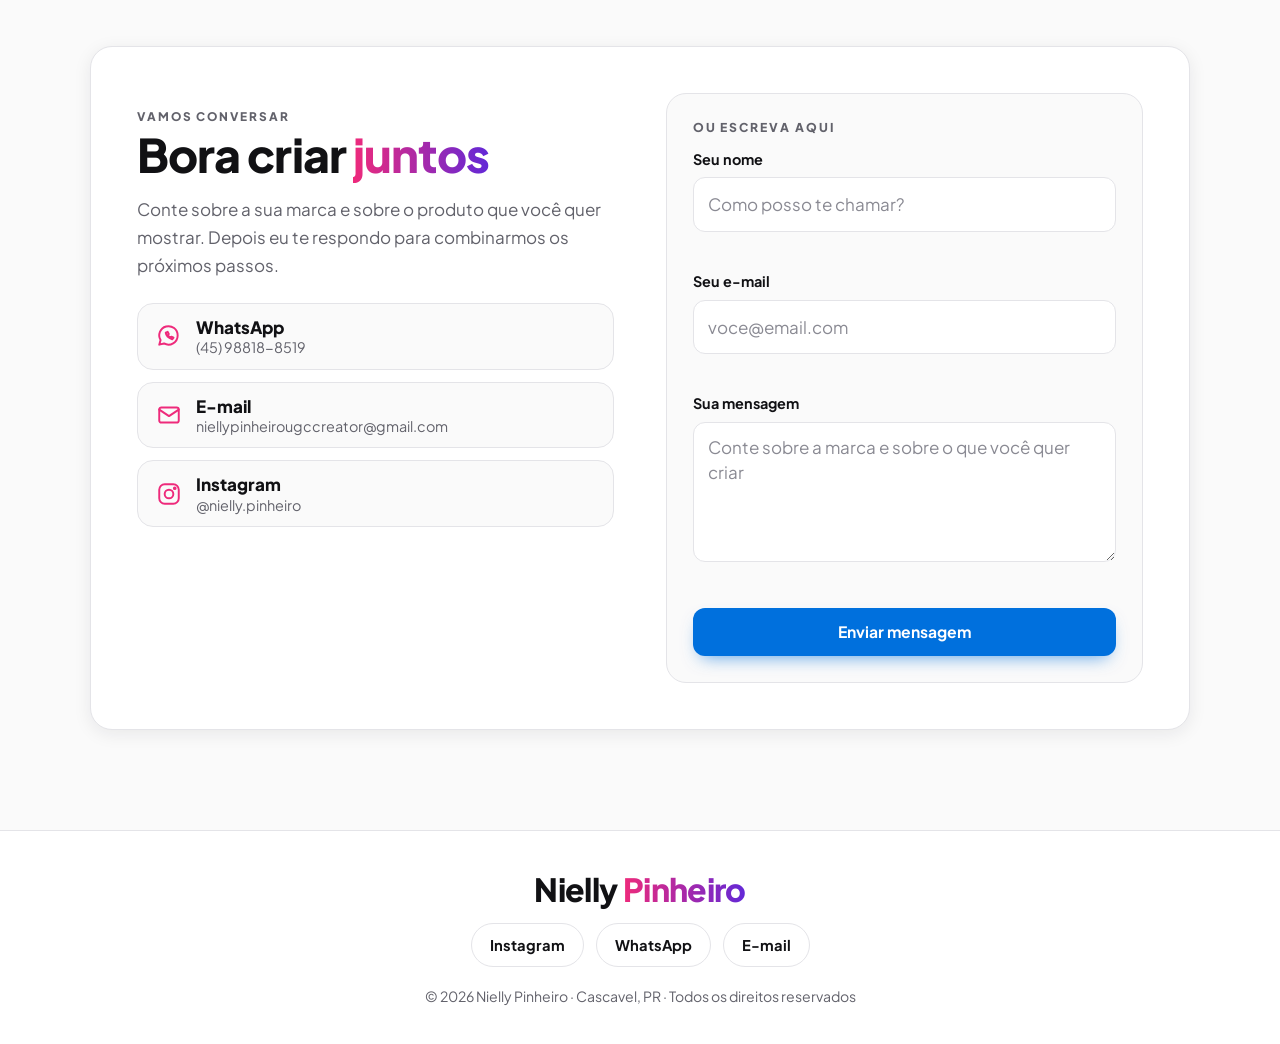
==== commit ce2eaaf2: "Add files via upload" ====
--- a/index.html
+++ b/index.html
@@ -820,7 +820,7 @@
   { id: "casa", nome: "Casa e decoração", cores: ["#4d5a3a", "#a3ad7c"] },
   { id: "gastronomia", nome: "Gastronomia", cores: ["#8a3f22", "#d9903f"] },
   { id: "cabelo", nome: "Haircare", cores: ["#7a3b2e", "#c98a6b"] },
-  { id: "bodycare", nome: "Bodycare", cores: ["#7a4a42", "#d99b85"] },
+  { id: "bodycare", nome: "Beleza", cores: ["#7a4a42", "#d99b85"] },
   { id: "entretenimento", nome: "Entretenimento", cores: ["#4a2f4f", "#8f6a94"] }
 ];
 
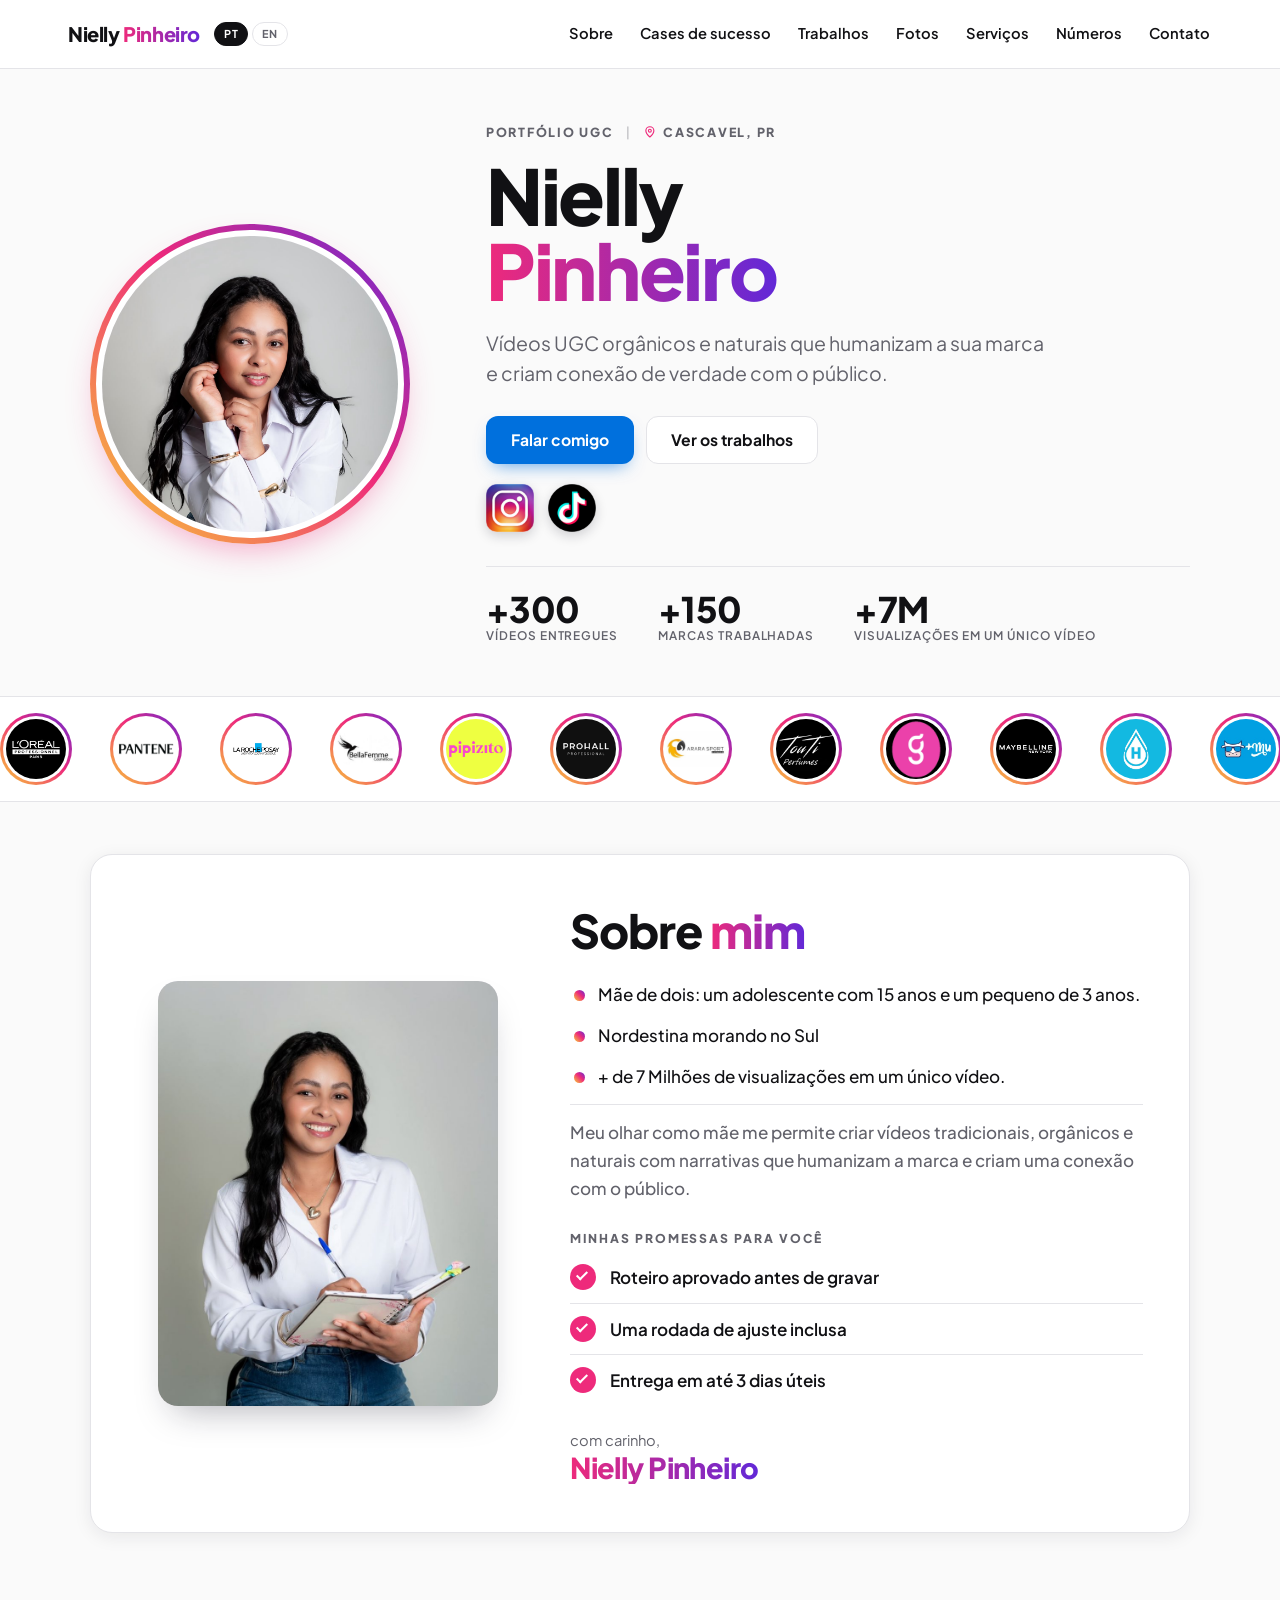
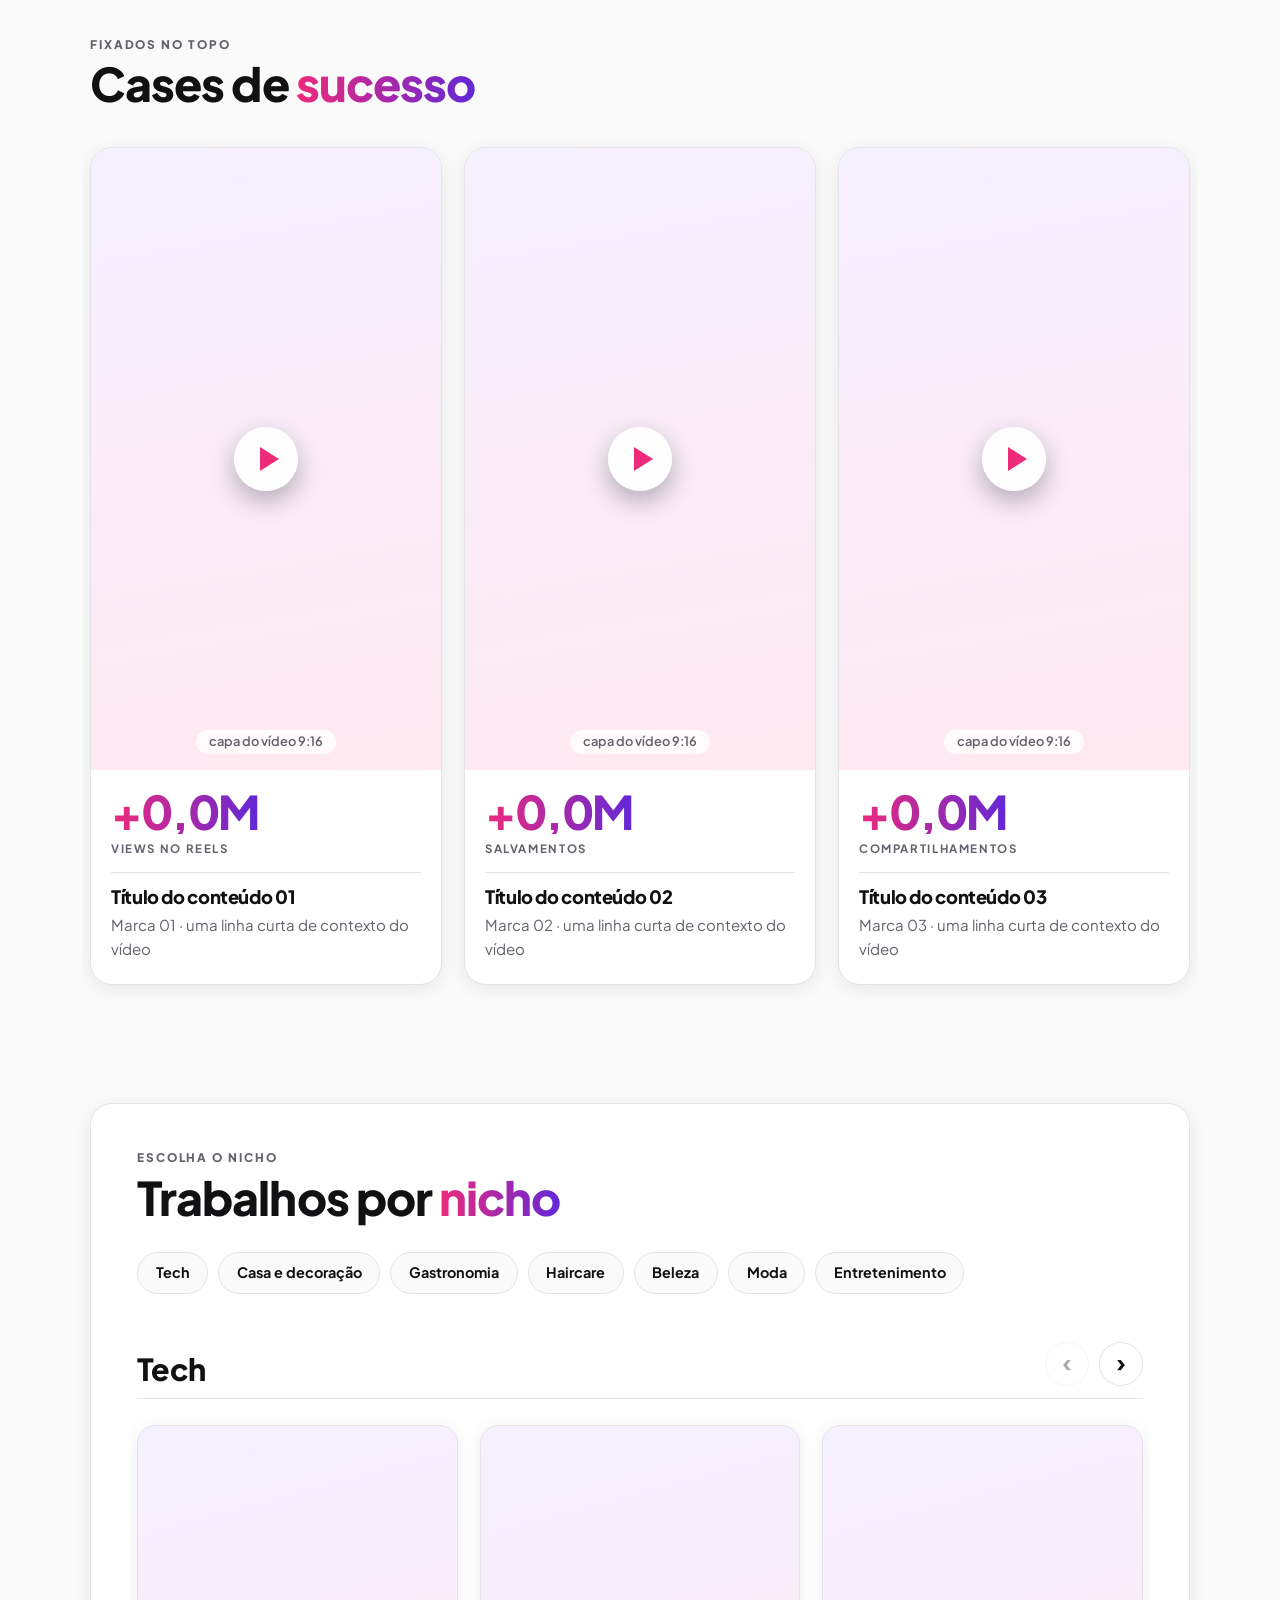
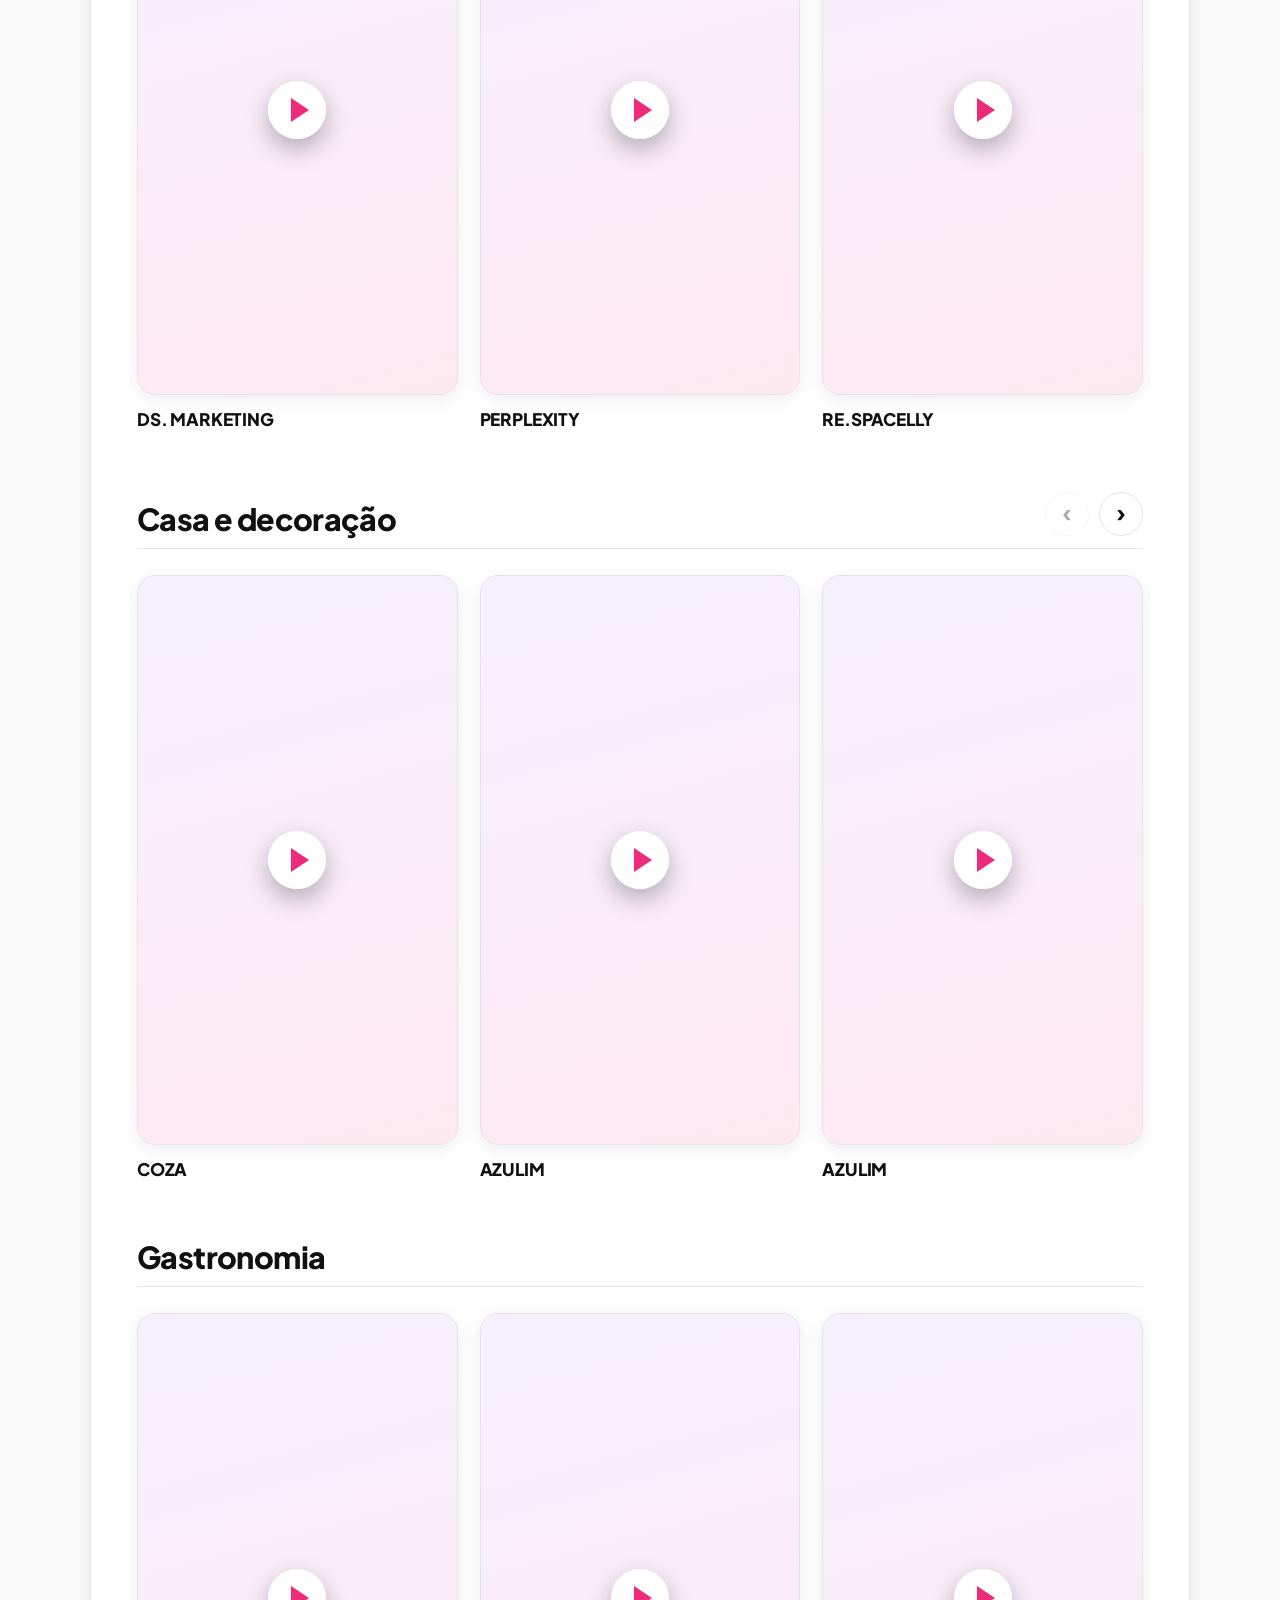
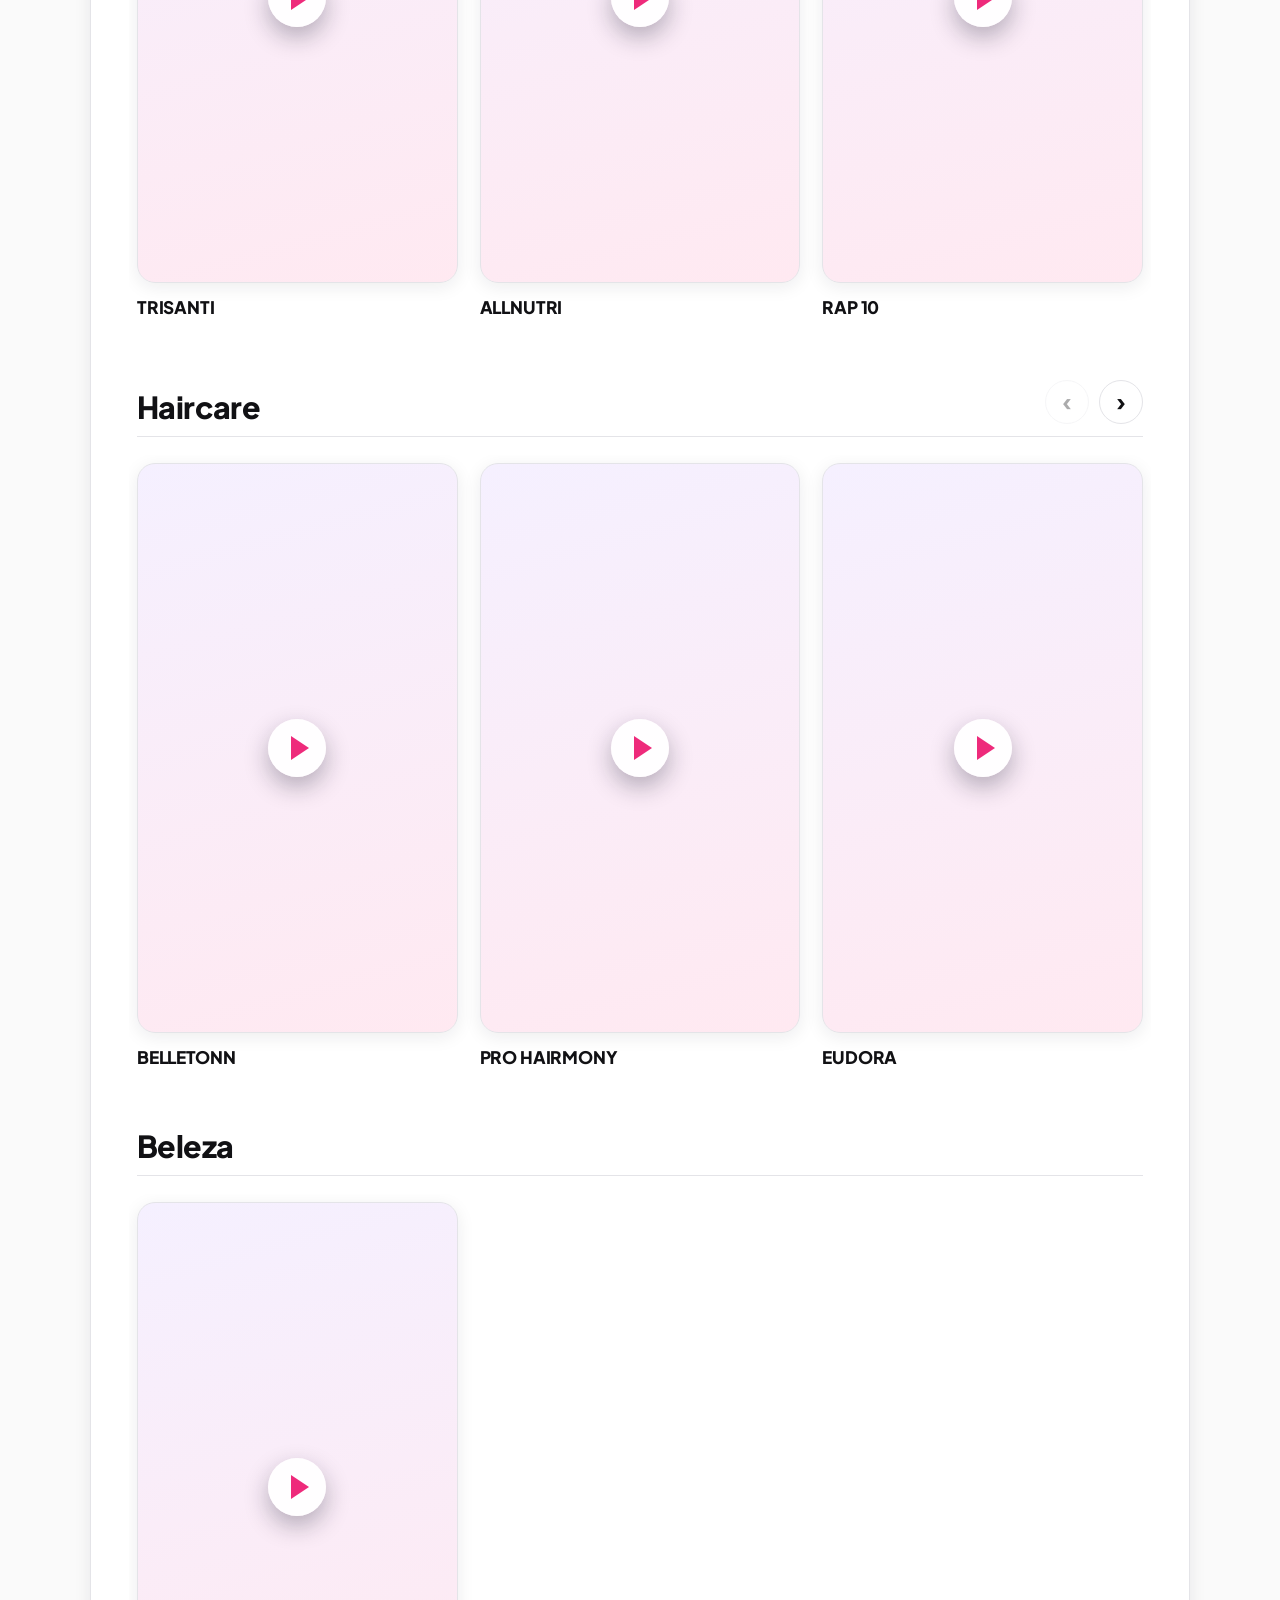
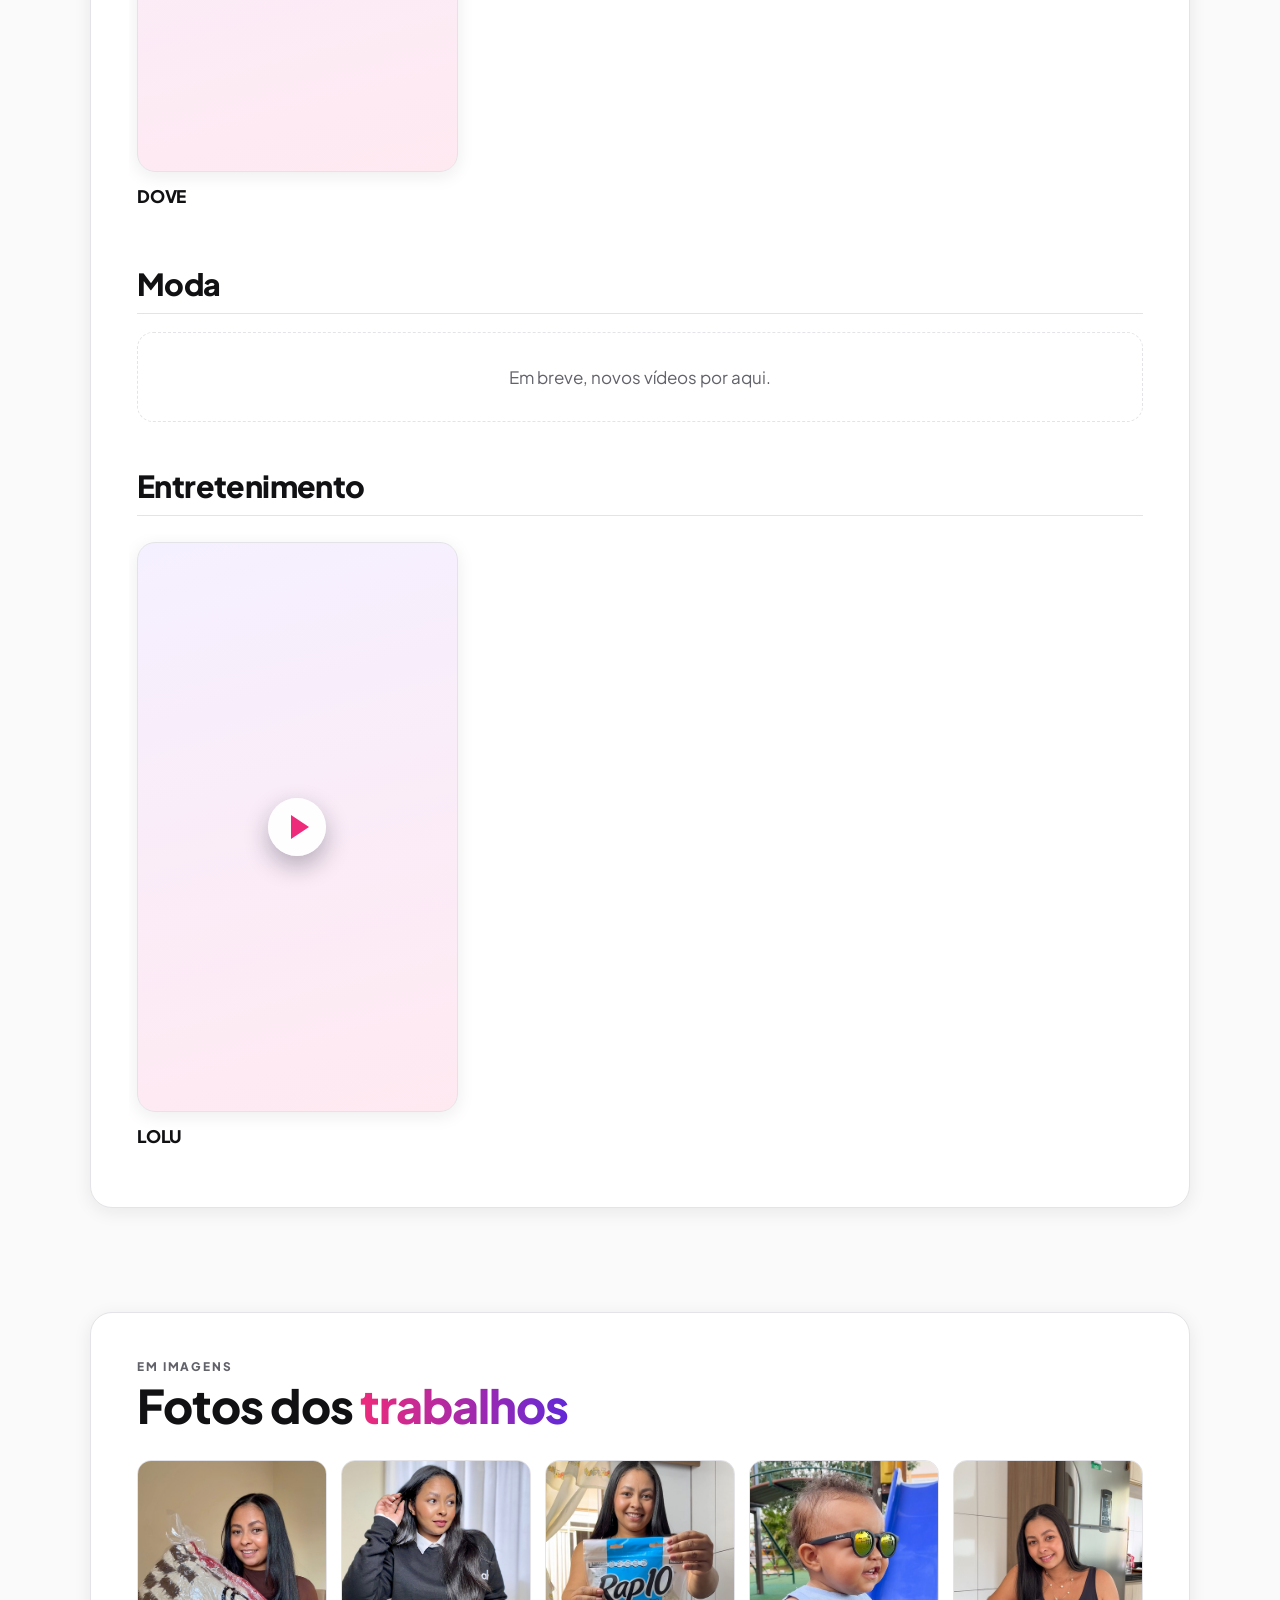
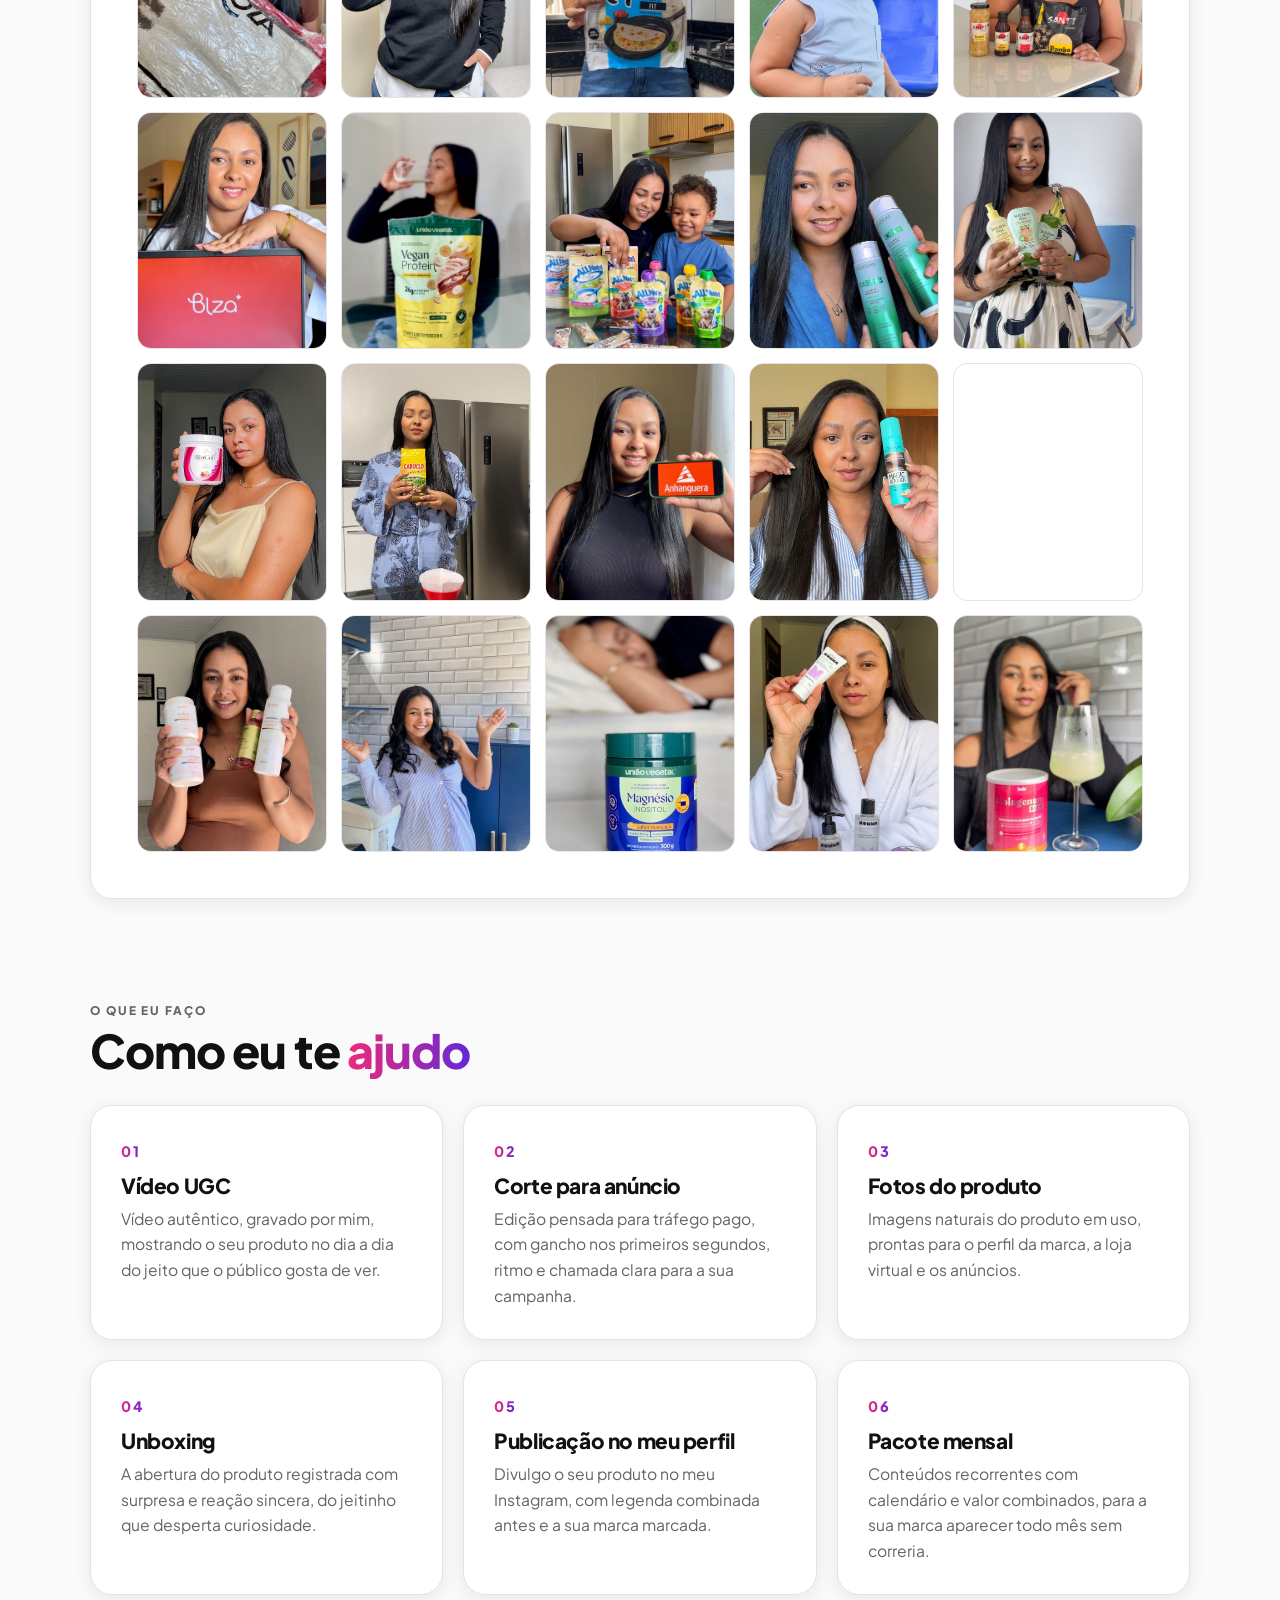
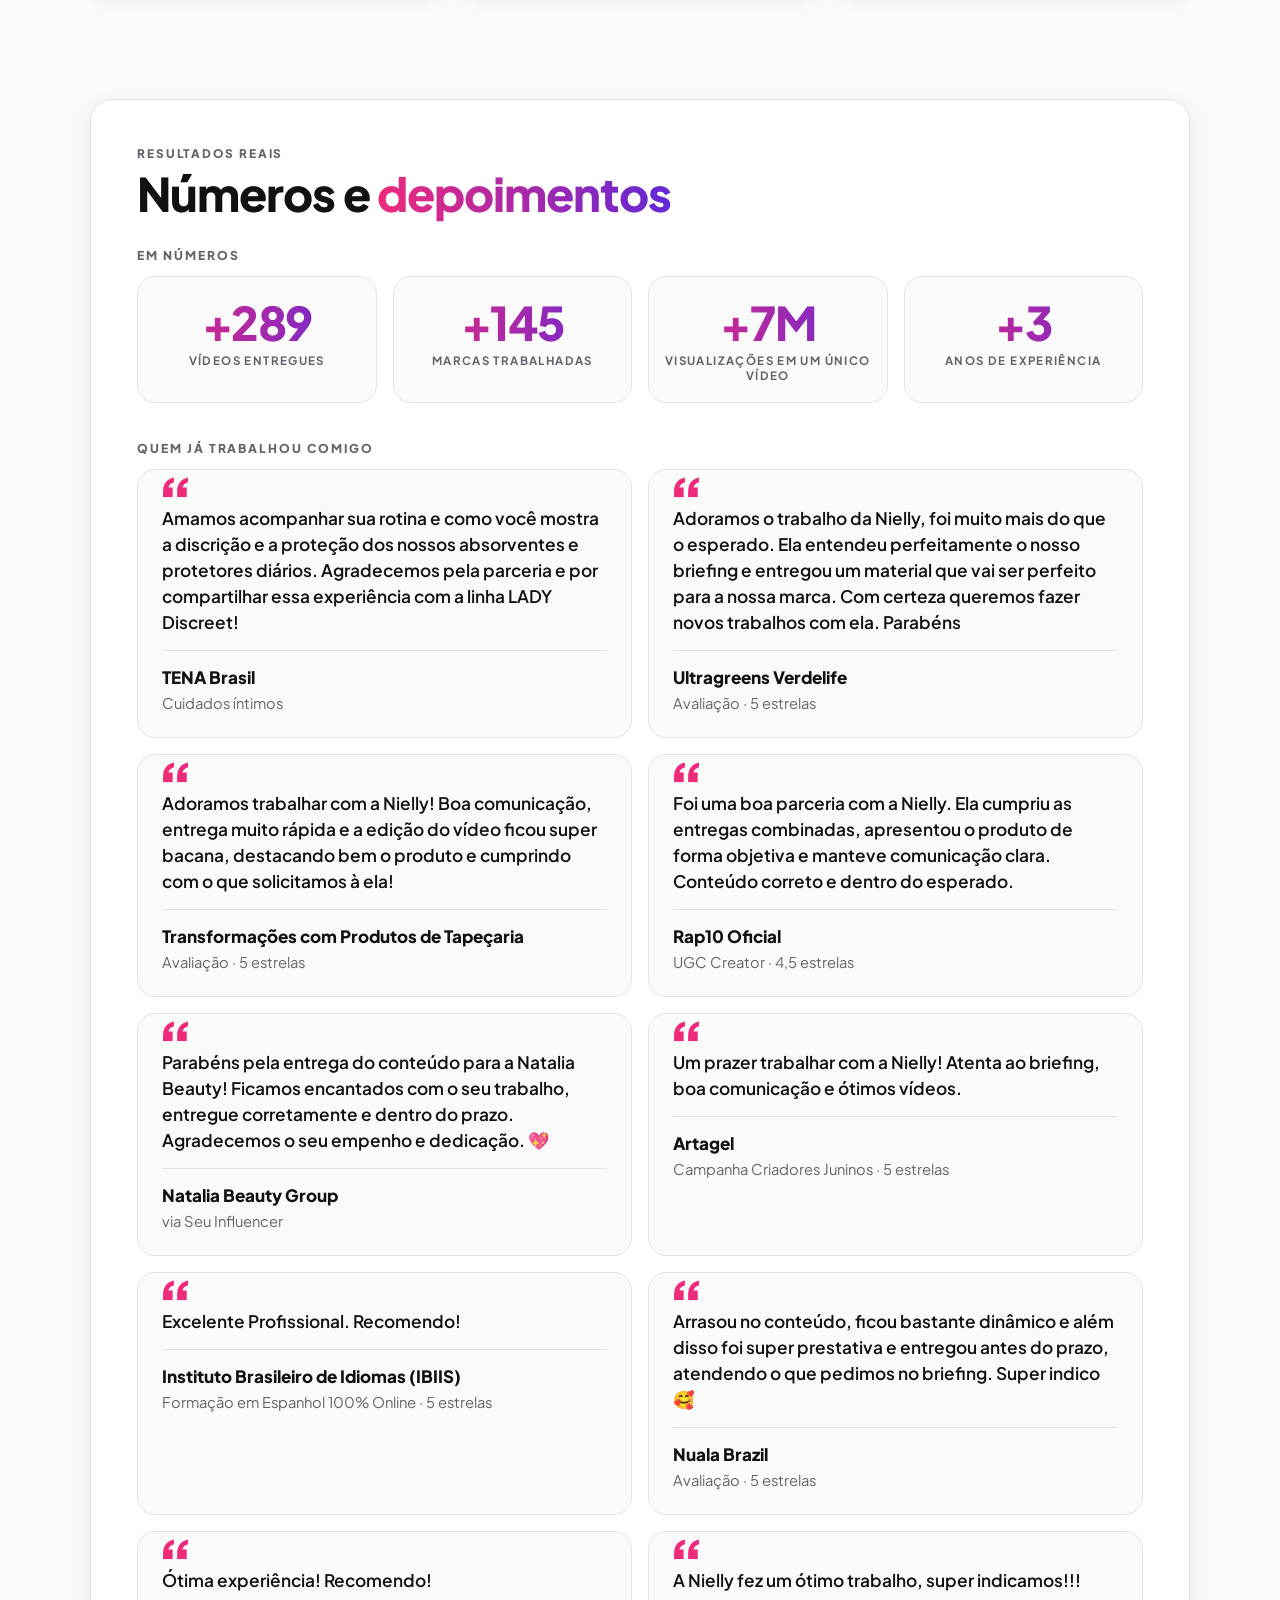
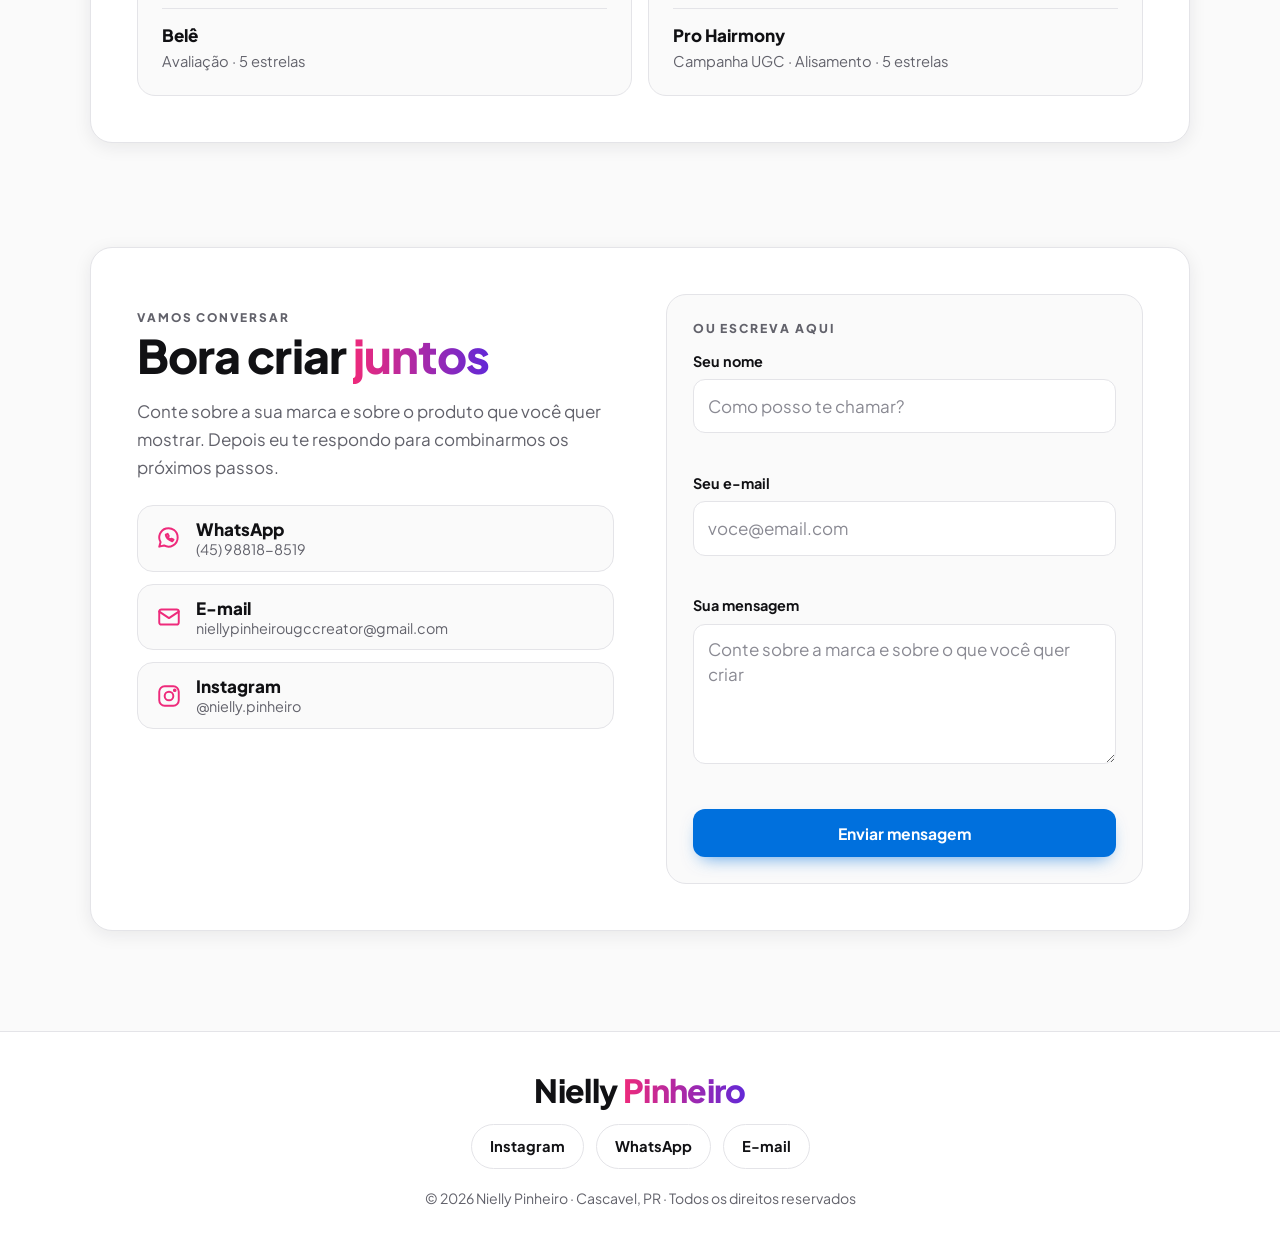
==== commit 729f7db4: "Add files via upload" ====
--- a/index.html
+++ b/index.html
@@ -821,6 +821,7 @@
   { id: "gastronomia", nome: "Gastronomia", cores: ["#8a3f22", "#d9903f"] },
   { id: "cabelo", nome: "Haircare", cores: ["#7a3b2e", "#c98a6b"] },
   { id: "bodycare", nome: "Beleza", cores: ["#7a4a42", "#d99b85"] },
+  { id: "moda", nome: "Moda", cores: ["#5a3347", "#c98aa6"] },
   { id: "entretenimento", nome: "Entretenimento", cores: ["#4a2f4f", "#8f6a94"] }
 ];
 
@@ -1670,7 +1671,7 @@
     "Recebi o seu pedido e envio o meu mídia kit para o seu e-mail.": "I received your request and will send my media kit to your email.",
     "Seu pedido está pronto. Para ele chegar até mim agora, escolha um caminho:": "Your request is ready. To reach me right now, choose a way:",
     "Peça por um destes caminhos, com o pedido já preenchido:": "Request it one of these ways, with the request already filled in:",
-    "Casa e decoração": "Home and decor", "Gastronomia": "Food", "Entretenimento": "Entertainment",
+    "Casa e decoração": "Home and decor", "Gastronomia": "Food", "Beleza": "Beauty", "Moda": "Fashion", "Entretenimento": "Entertainment",
     "Em breve, novos vídeos por aqui.": "Coming soon: new videos here.",
     "Ir para um nicho": "Jump to a niche",
     "Ver os anteriores": "See previous", "Ver os próximos": "See next",
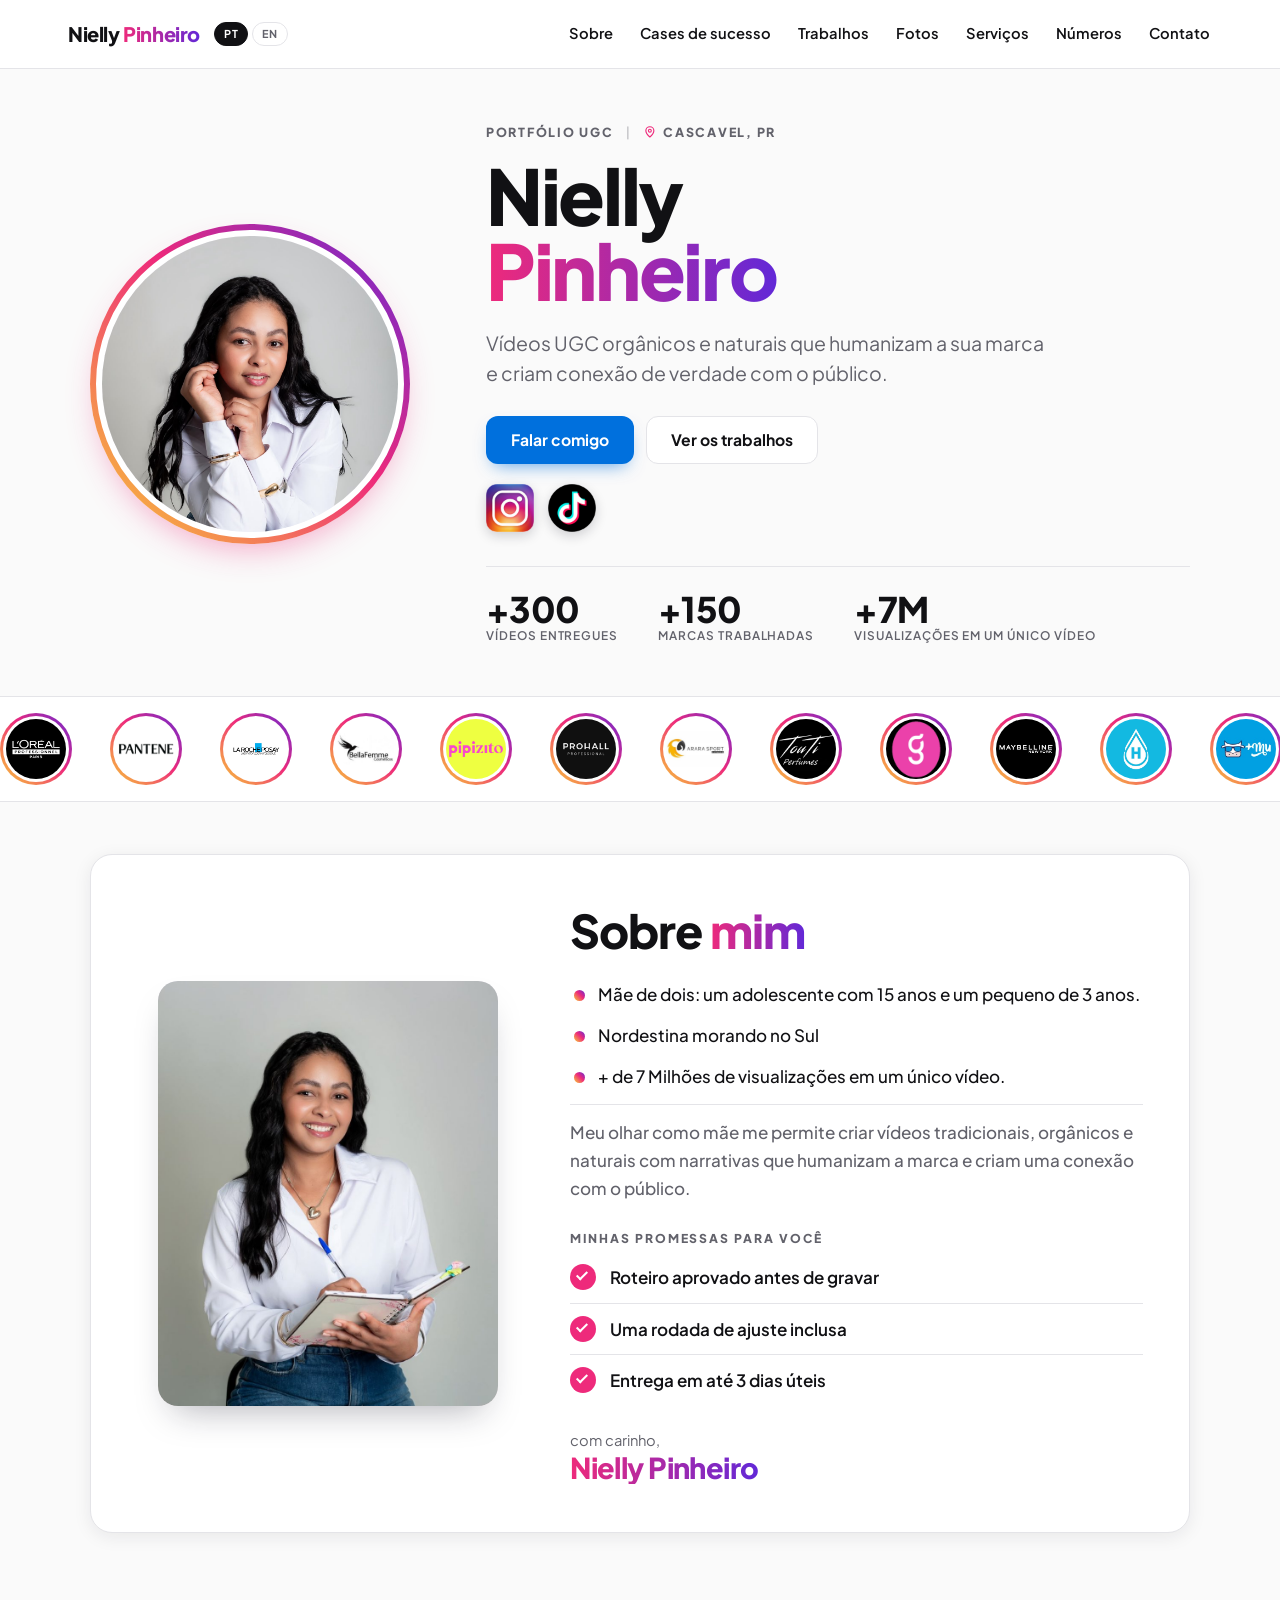
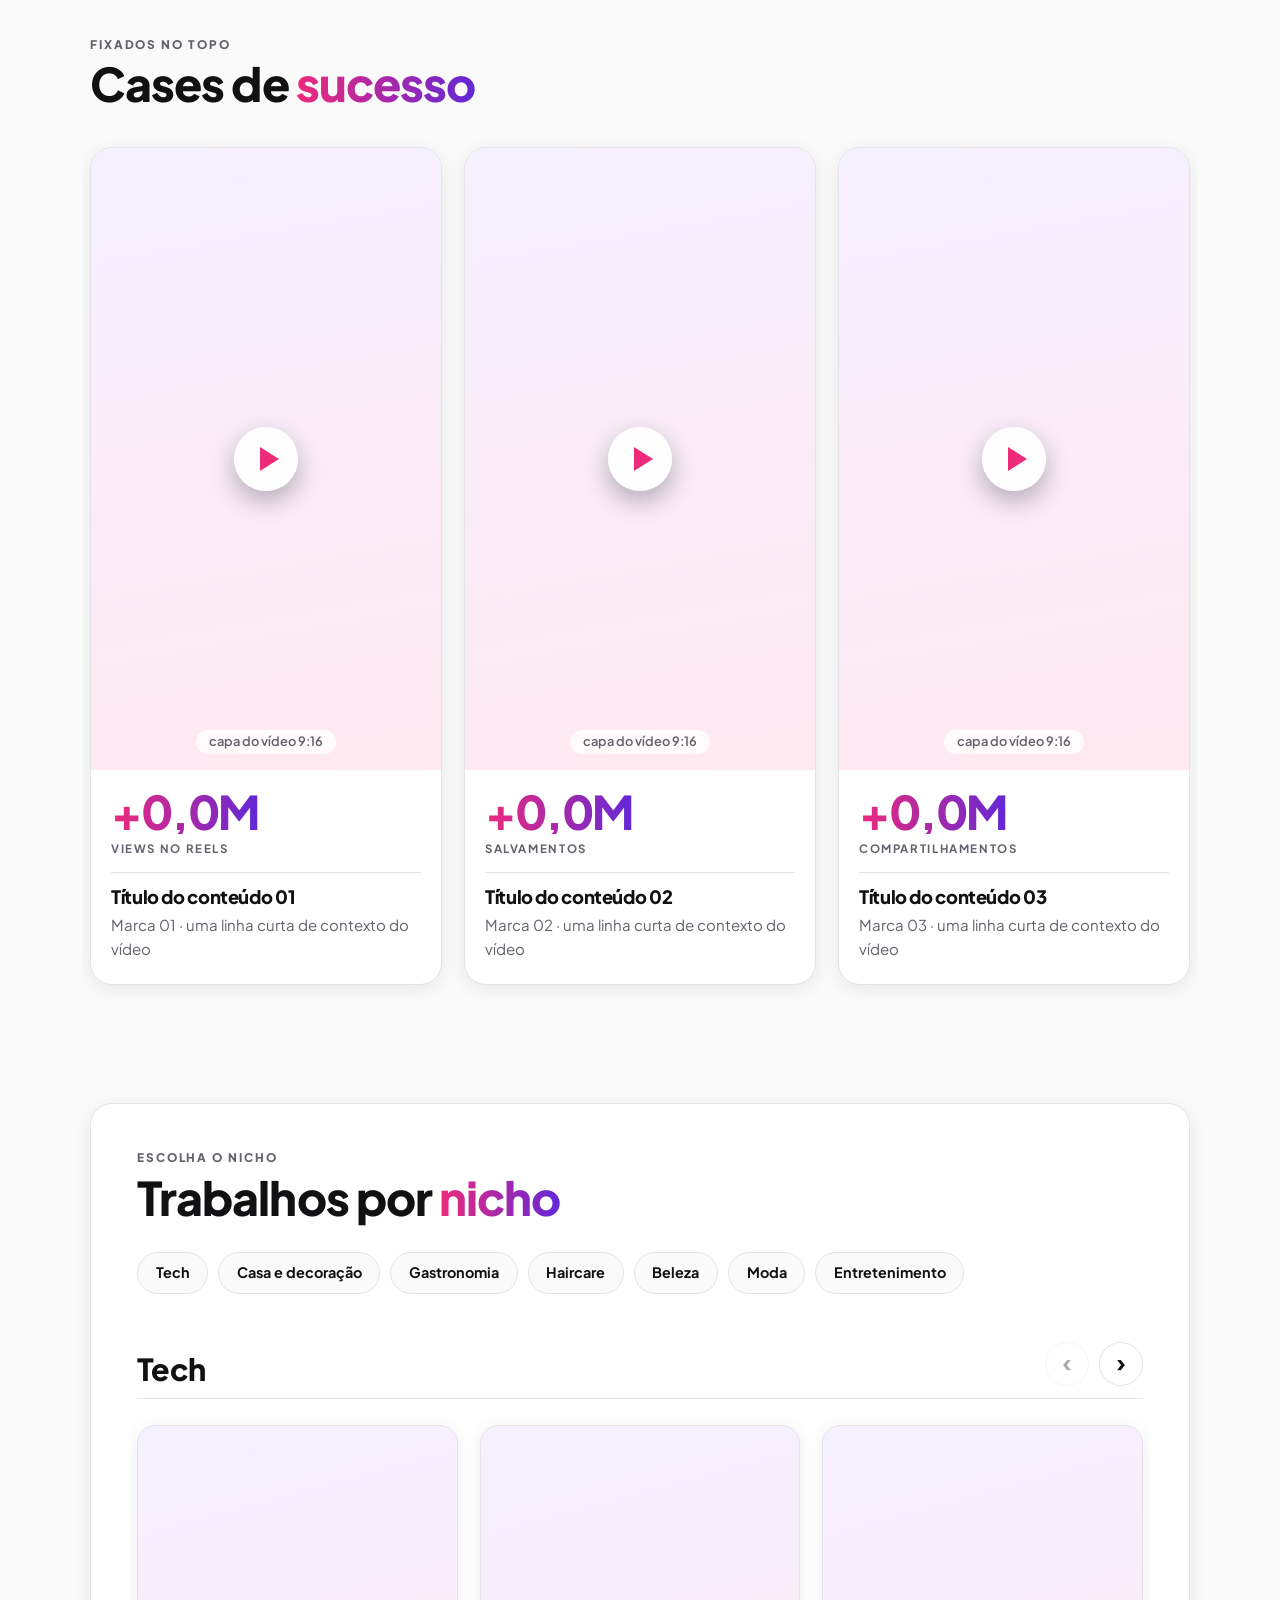
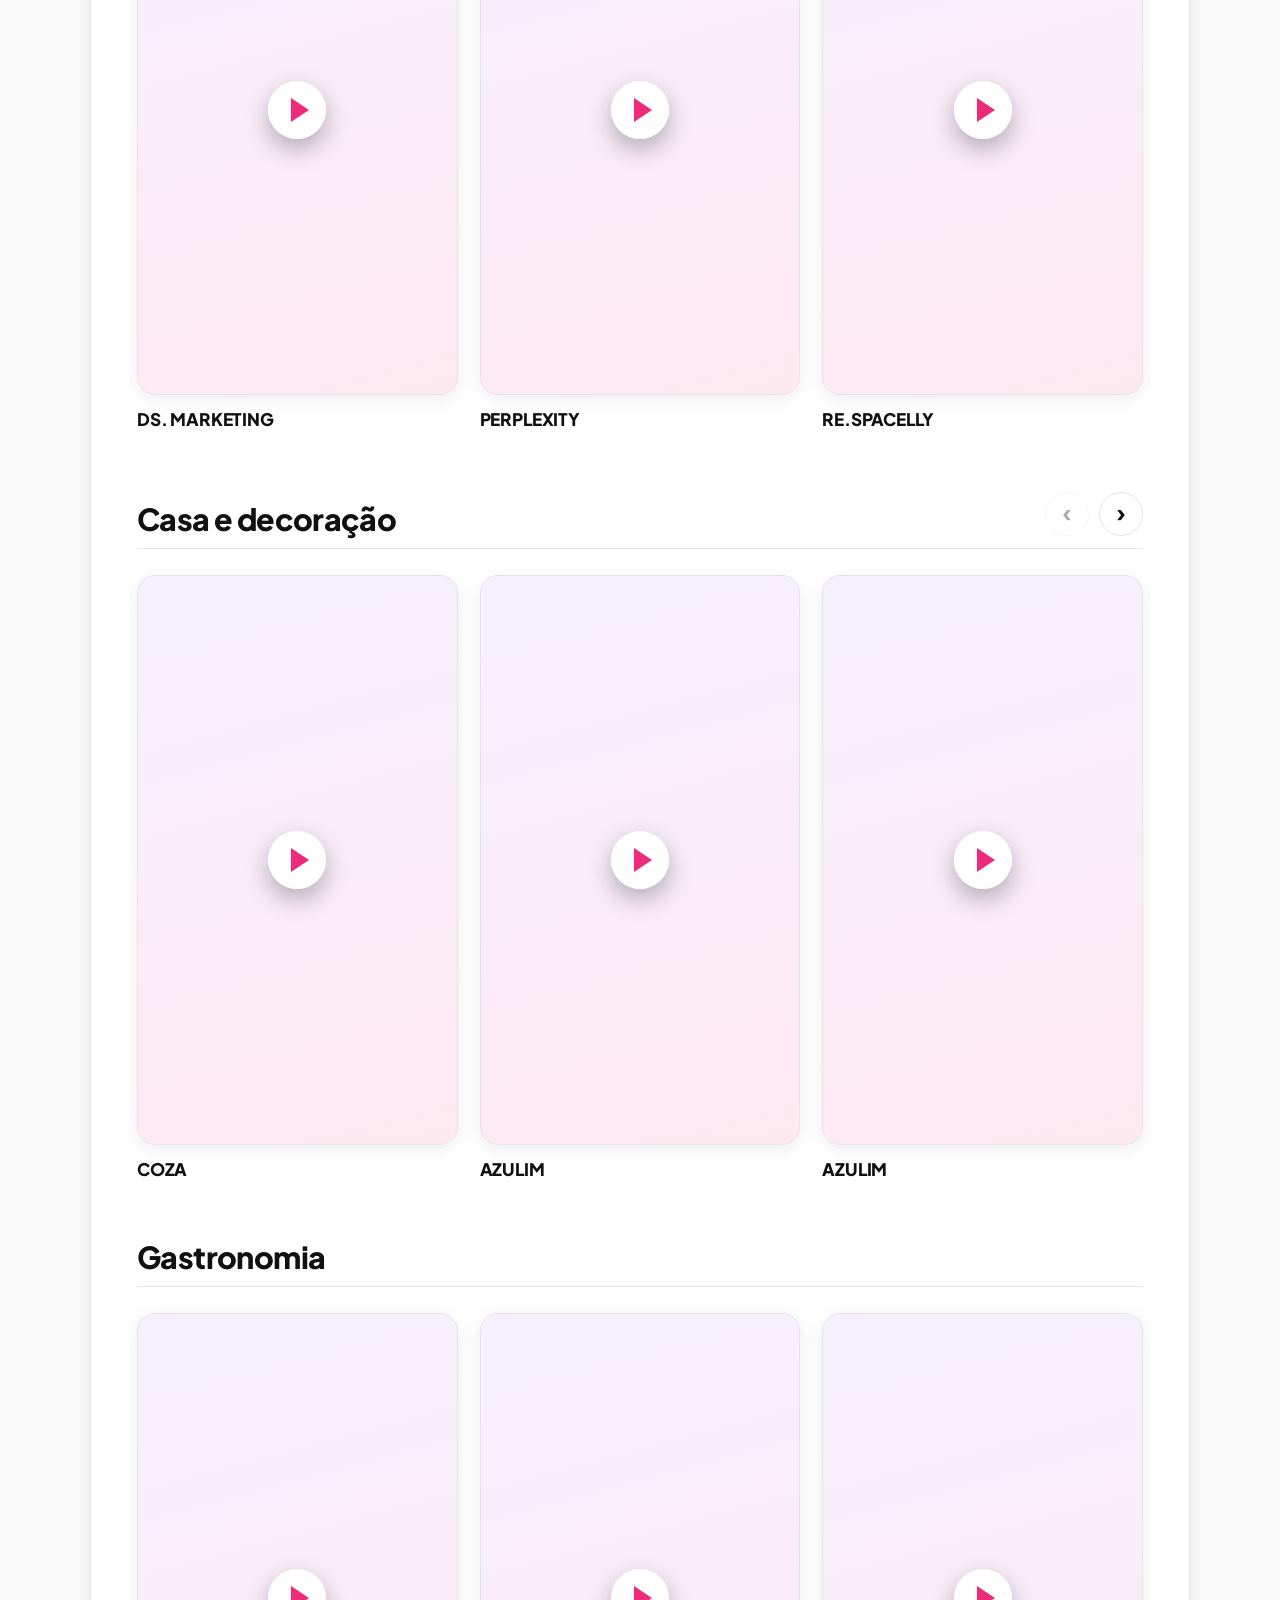
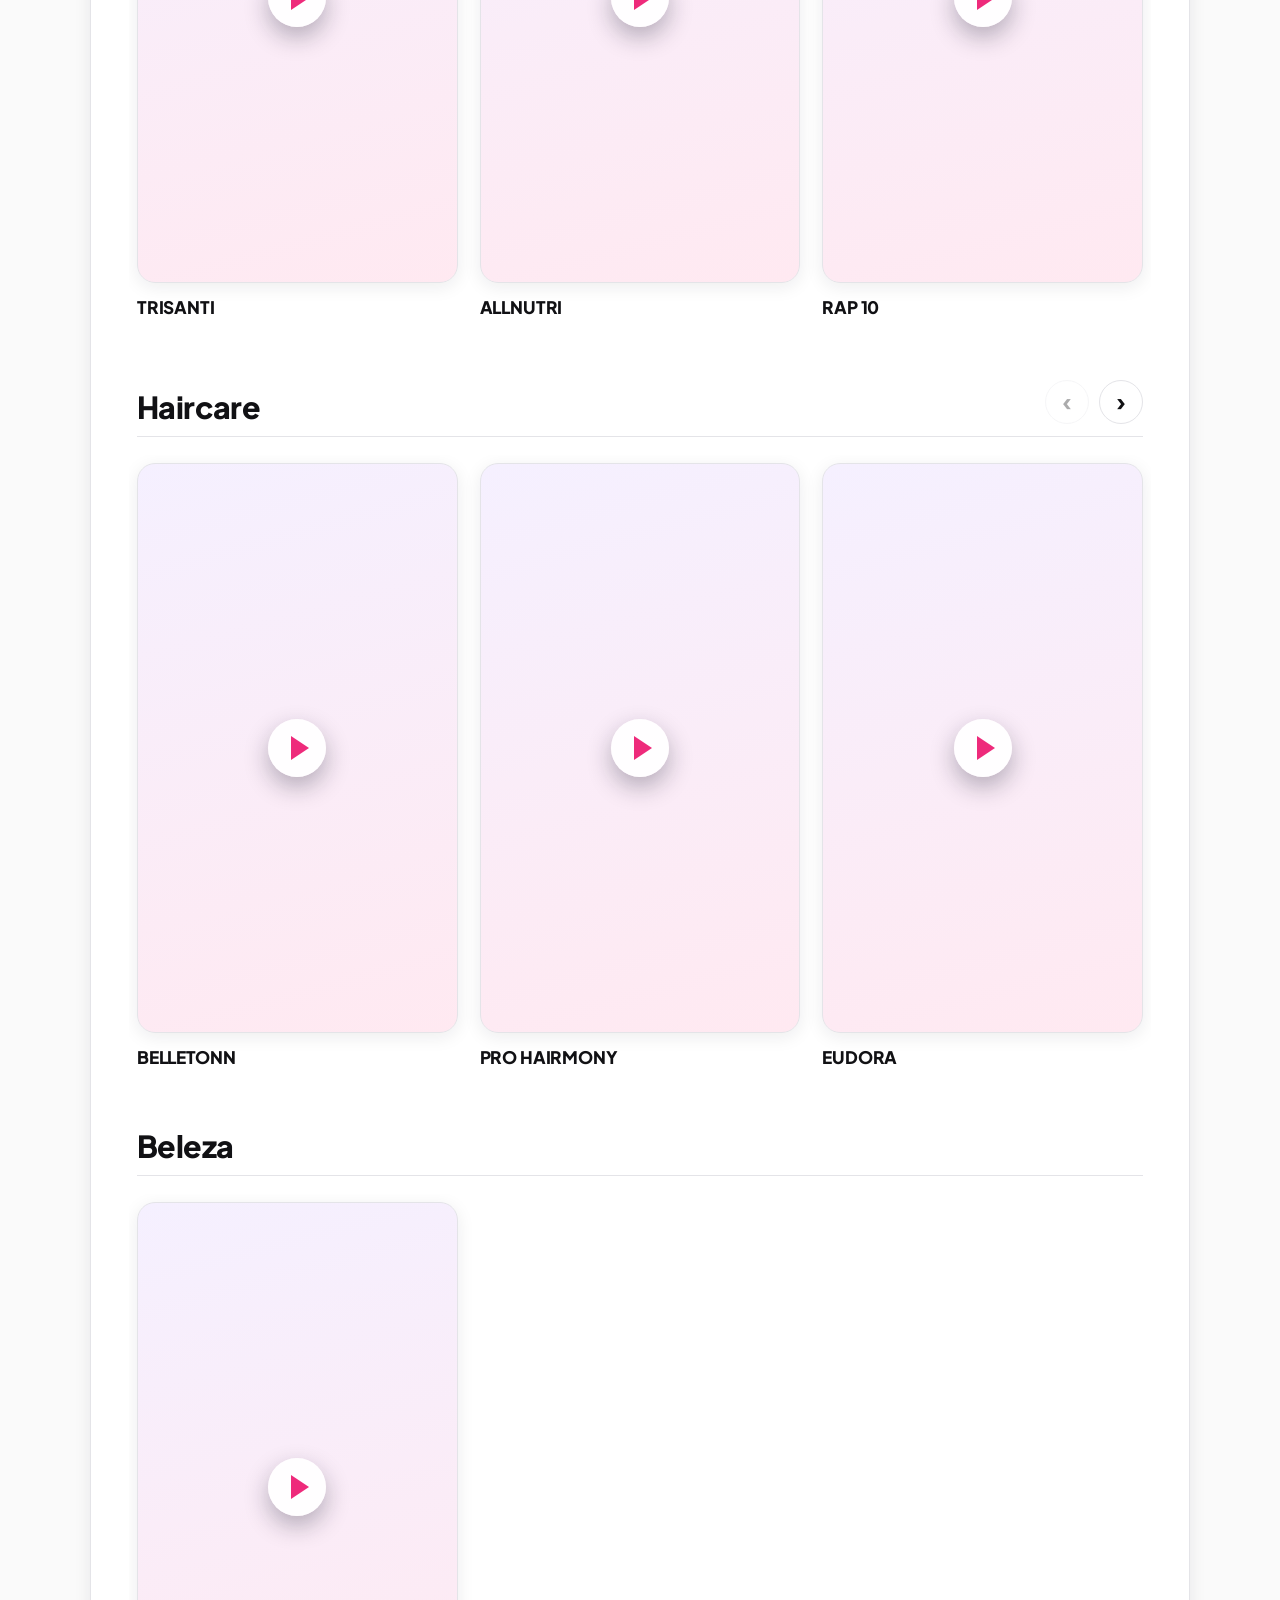
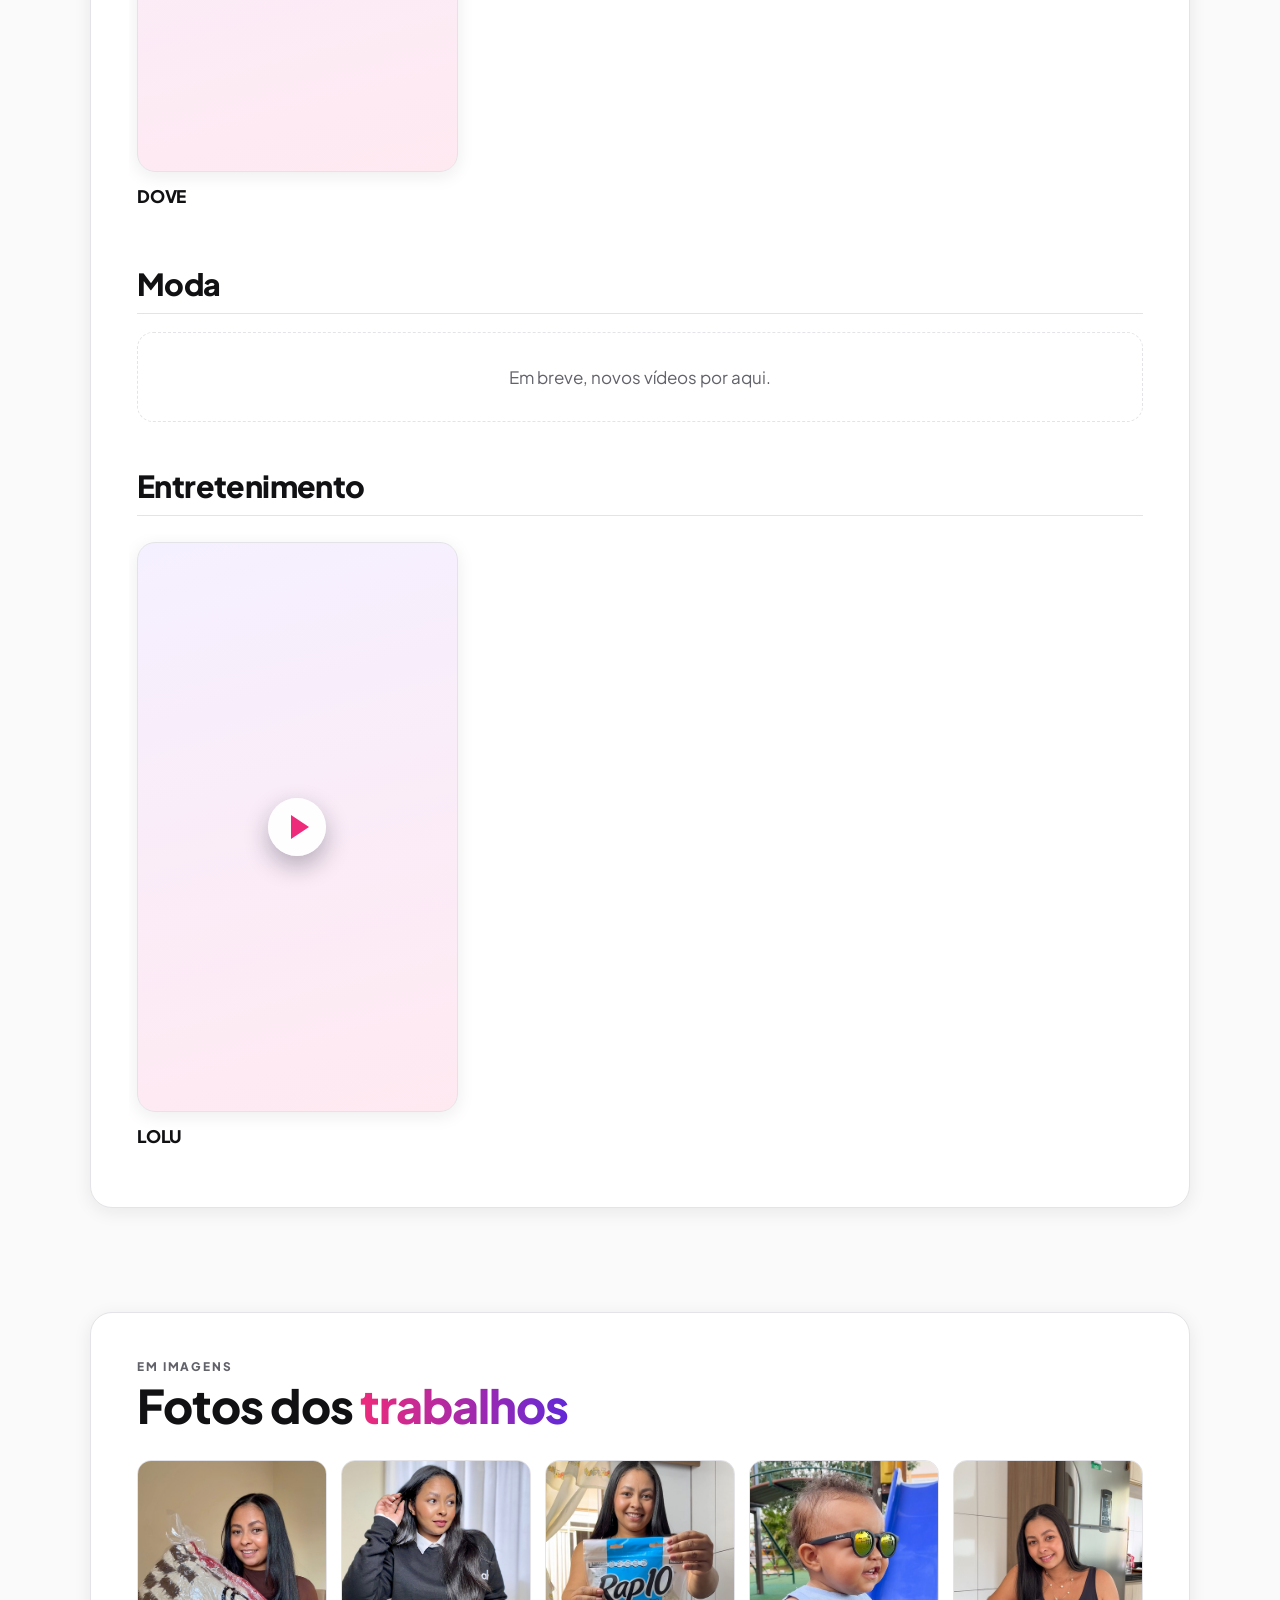
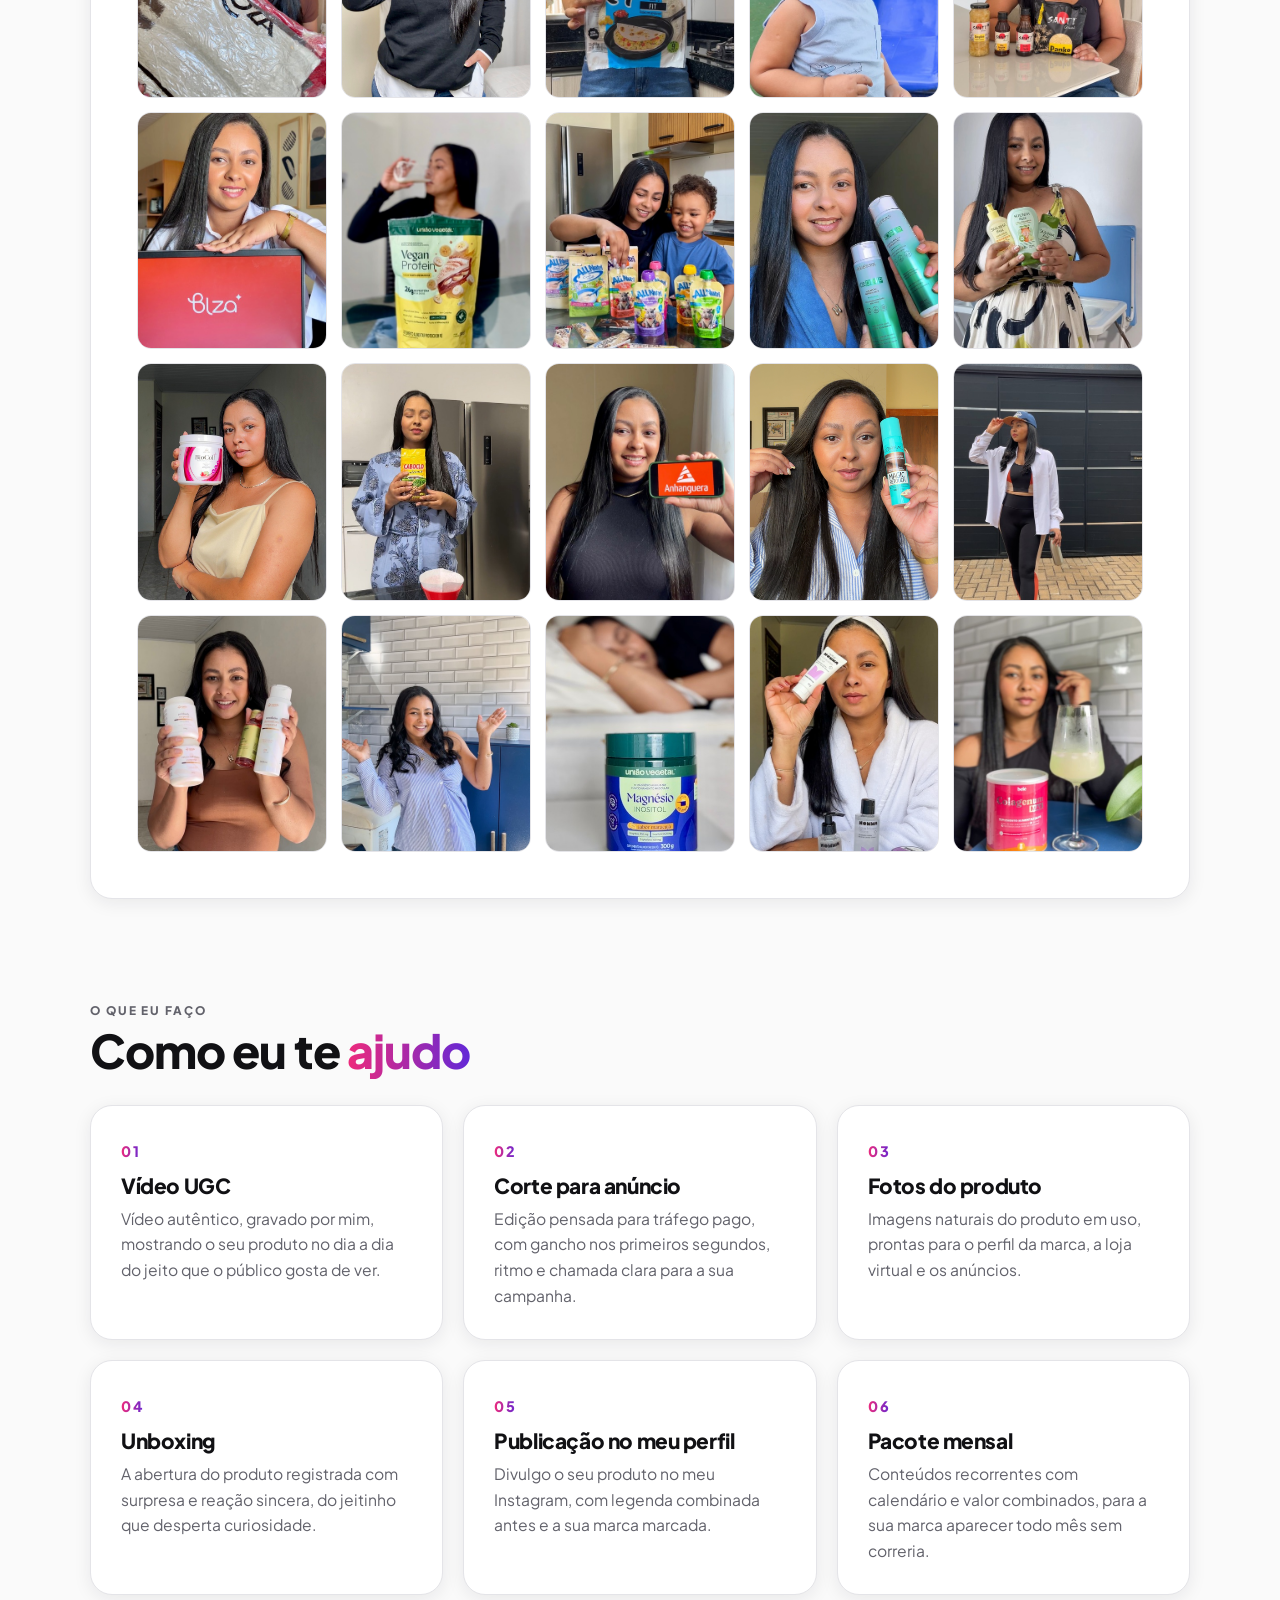
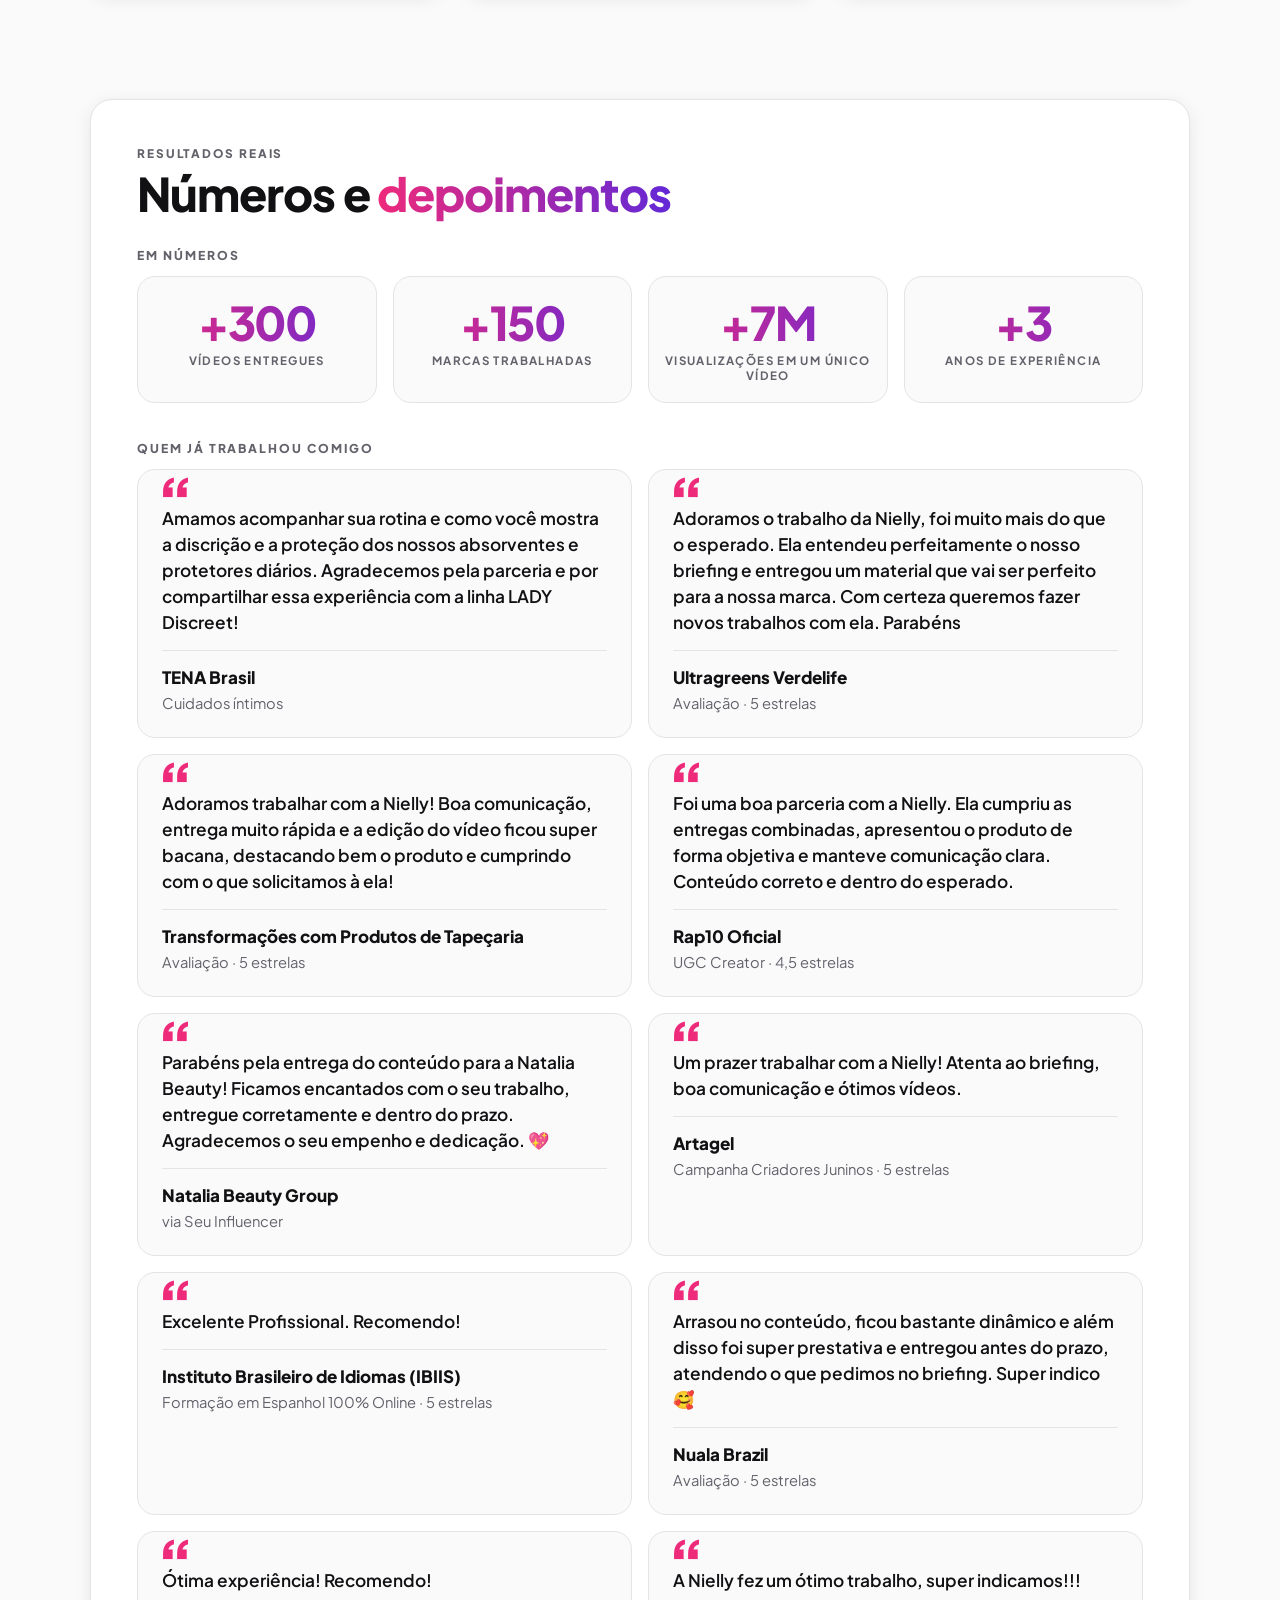
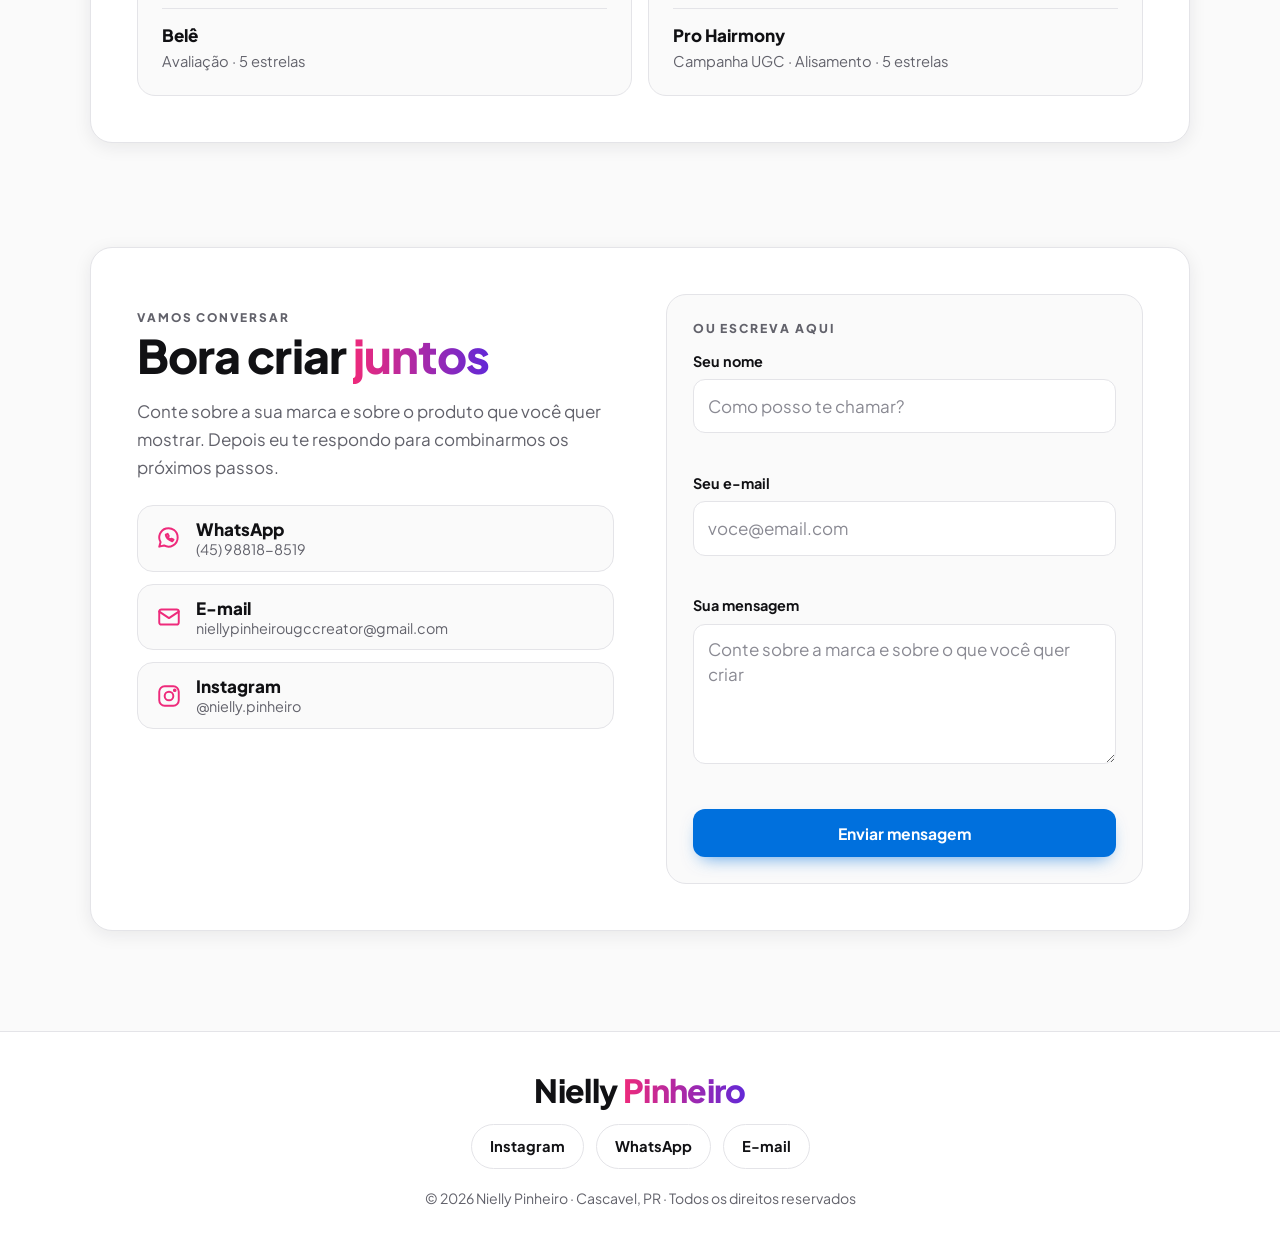
==== commit 535b157c: "Add files via upload" ====
--- a/index.html
+++ b/index.html
@@ -1452,9 +1452,12 @@
       });
     });
 
+    /* O cartão não abre mais sozinho (era um pop-up que podia afastar visitantes).
+       Para voltar a abrir depois de alguns segundos, tire as barras destas 3 linhas:
     var jaViu = false;
     try { jaViu = sessionStorage.getItem(CHAVE) === "1"; } catch (e) {}
     if (!jaViu) setTimeout(abrir, CONFIG.segundosCartao * 1000);
+    */
   }
 
   /* ---------- ligação com o painel: vídeos vindos do banco ---------- */
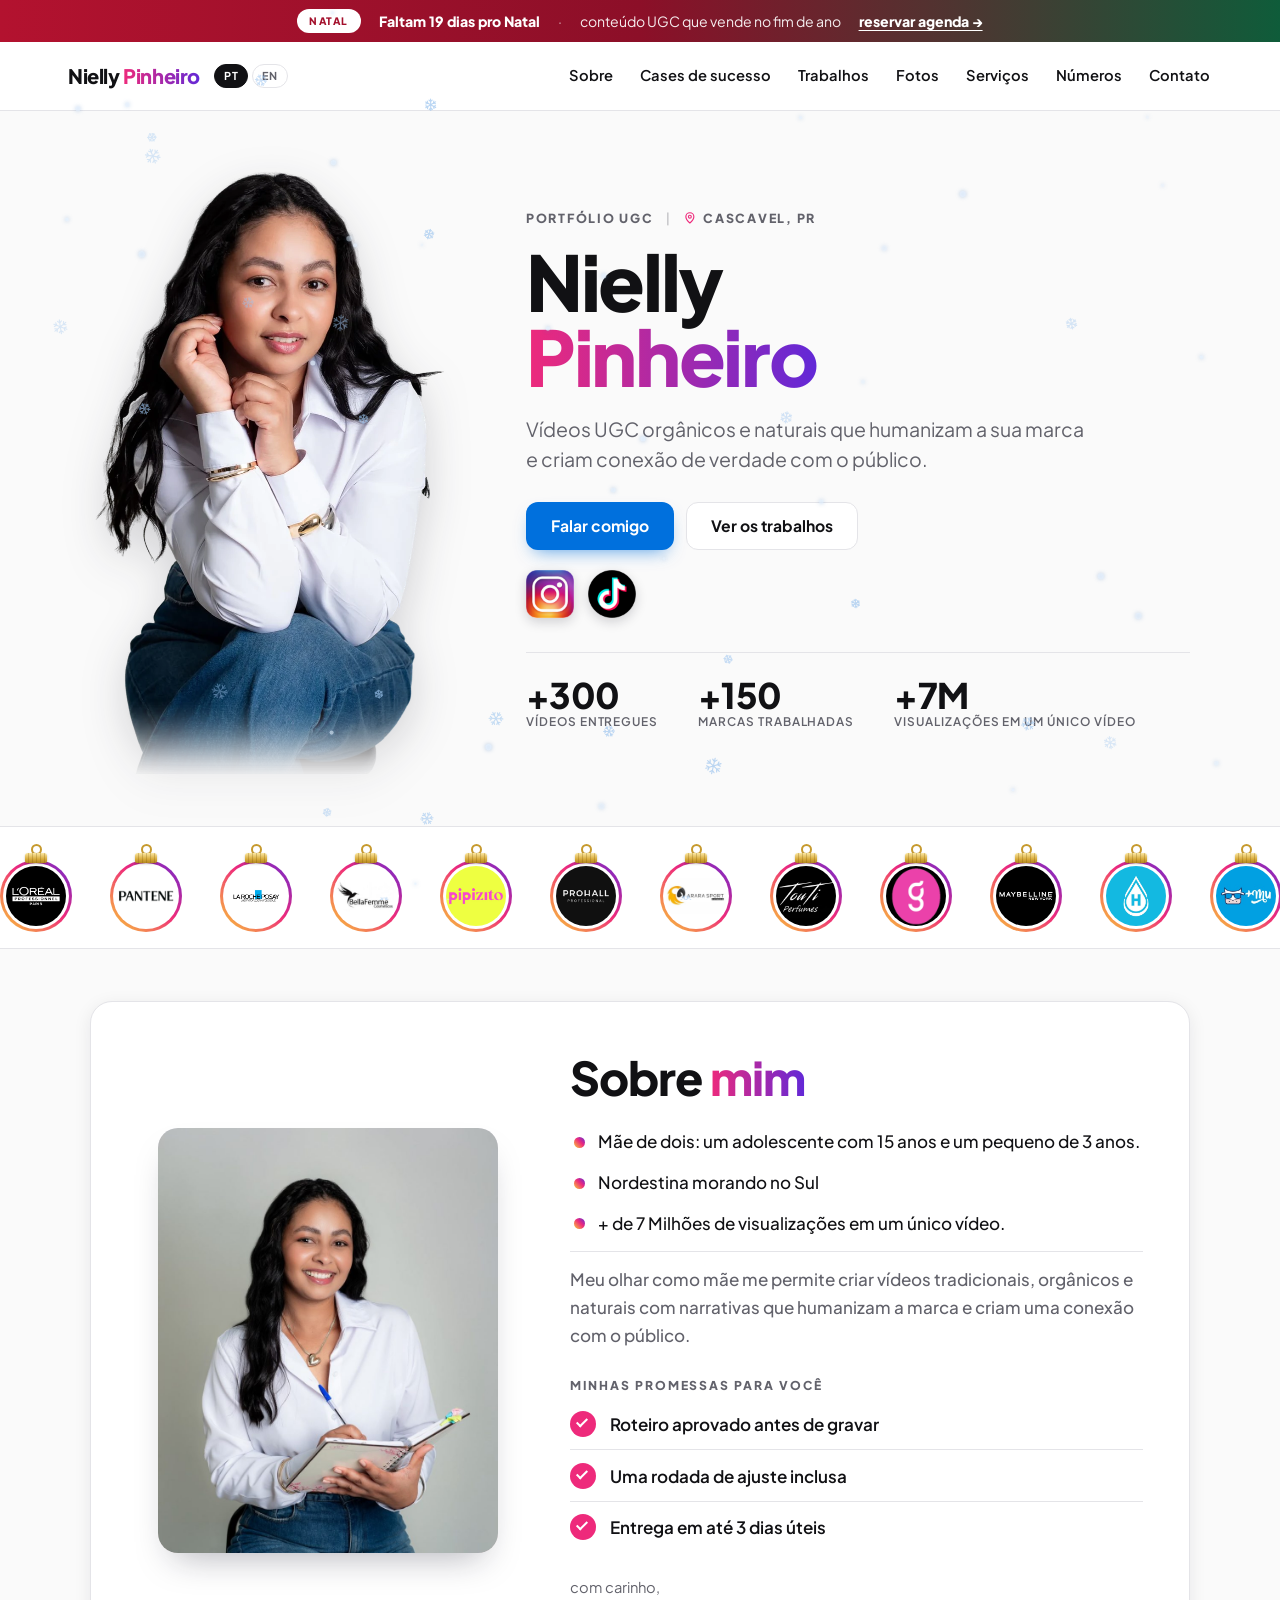
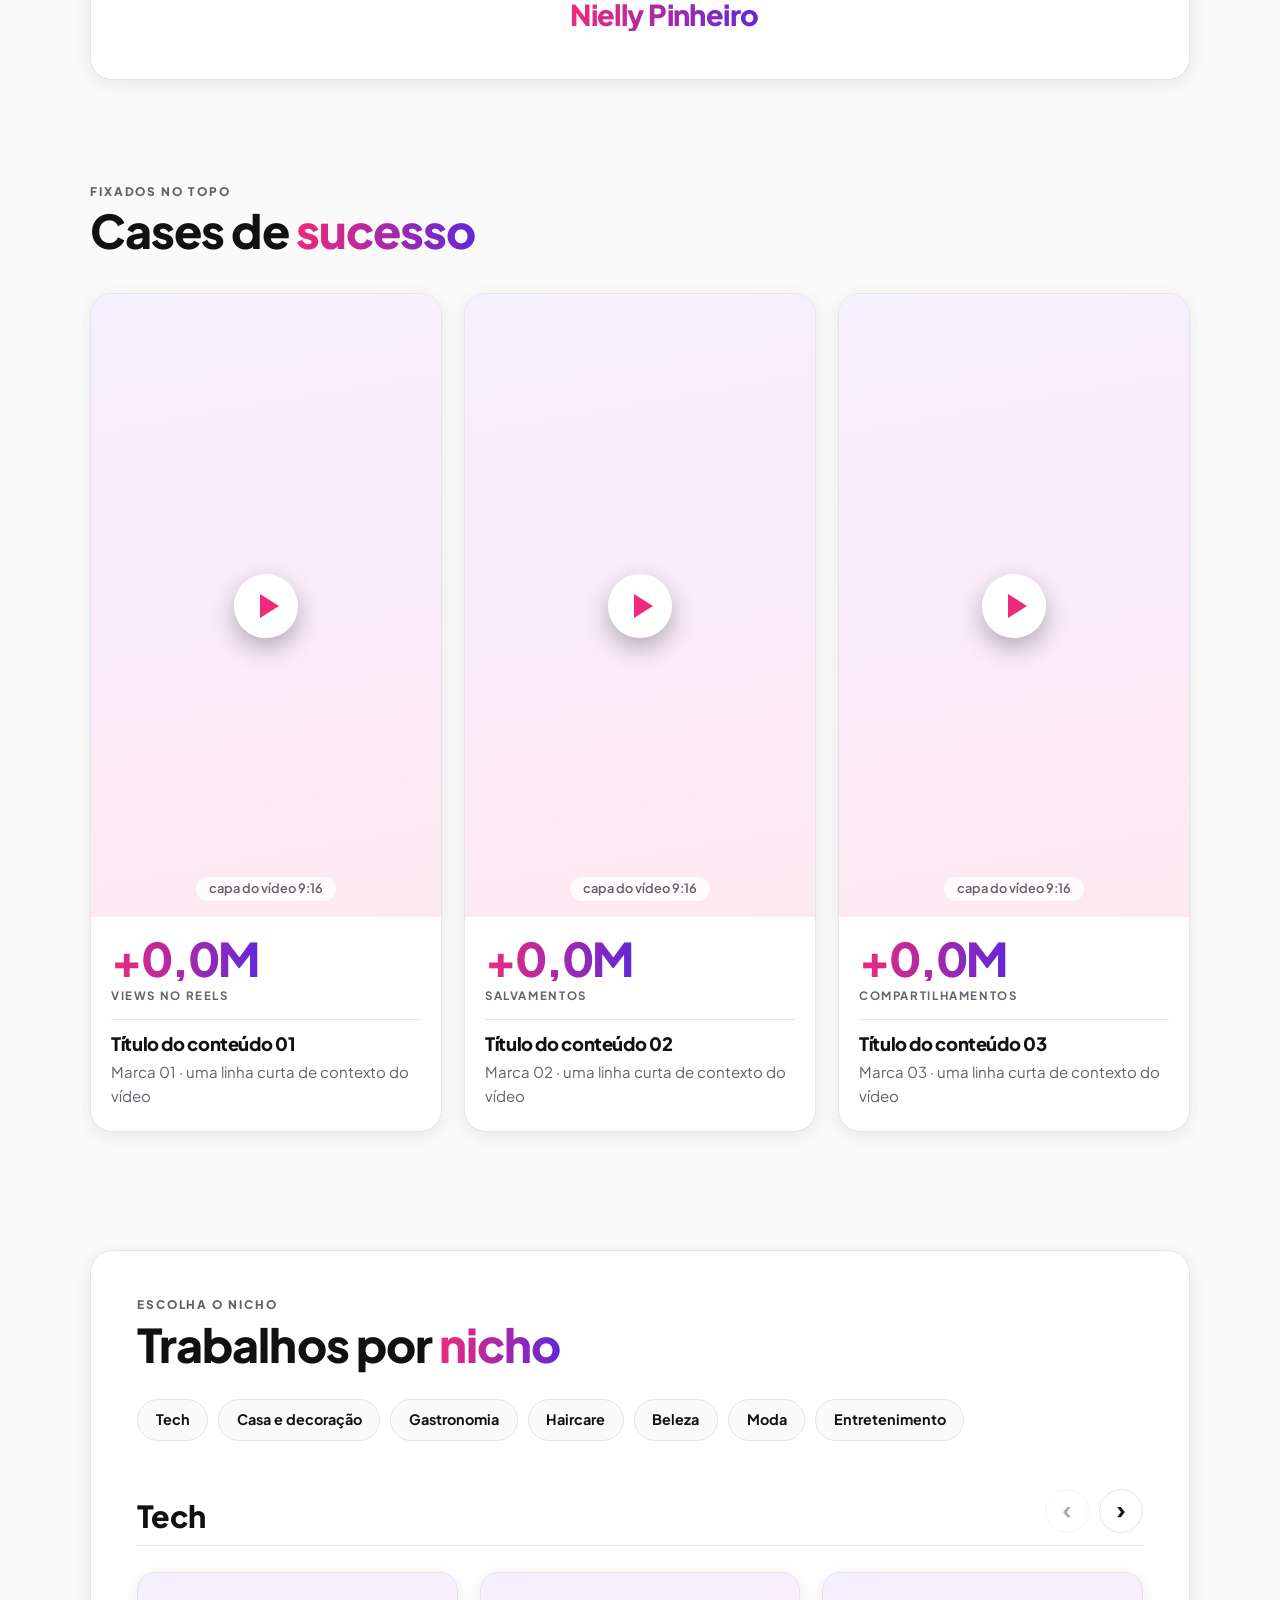
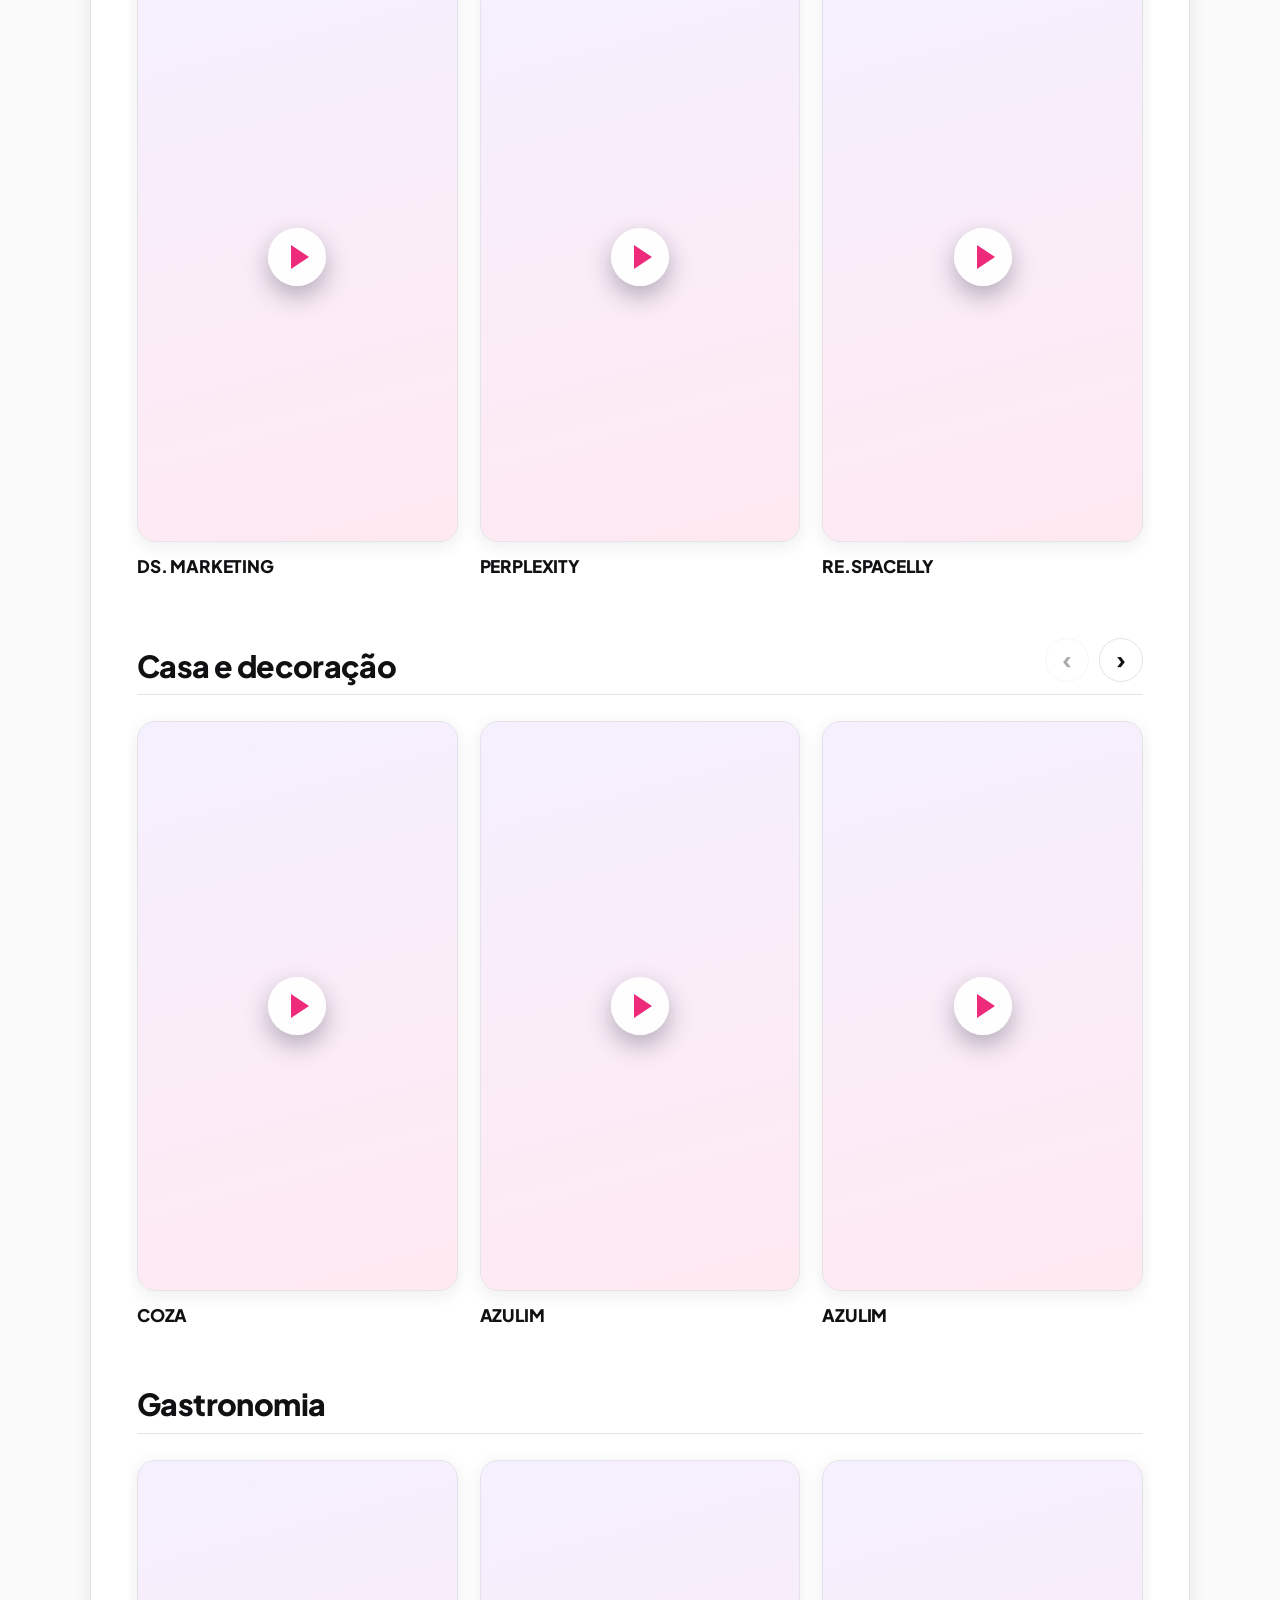
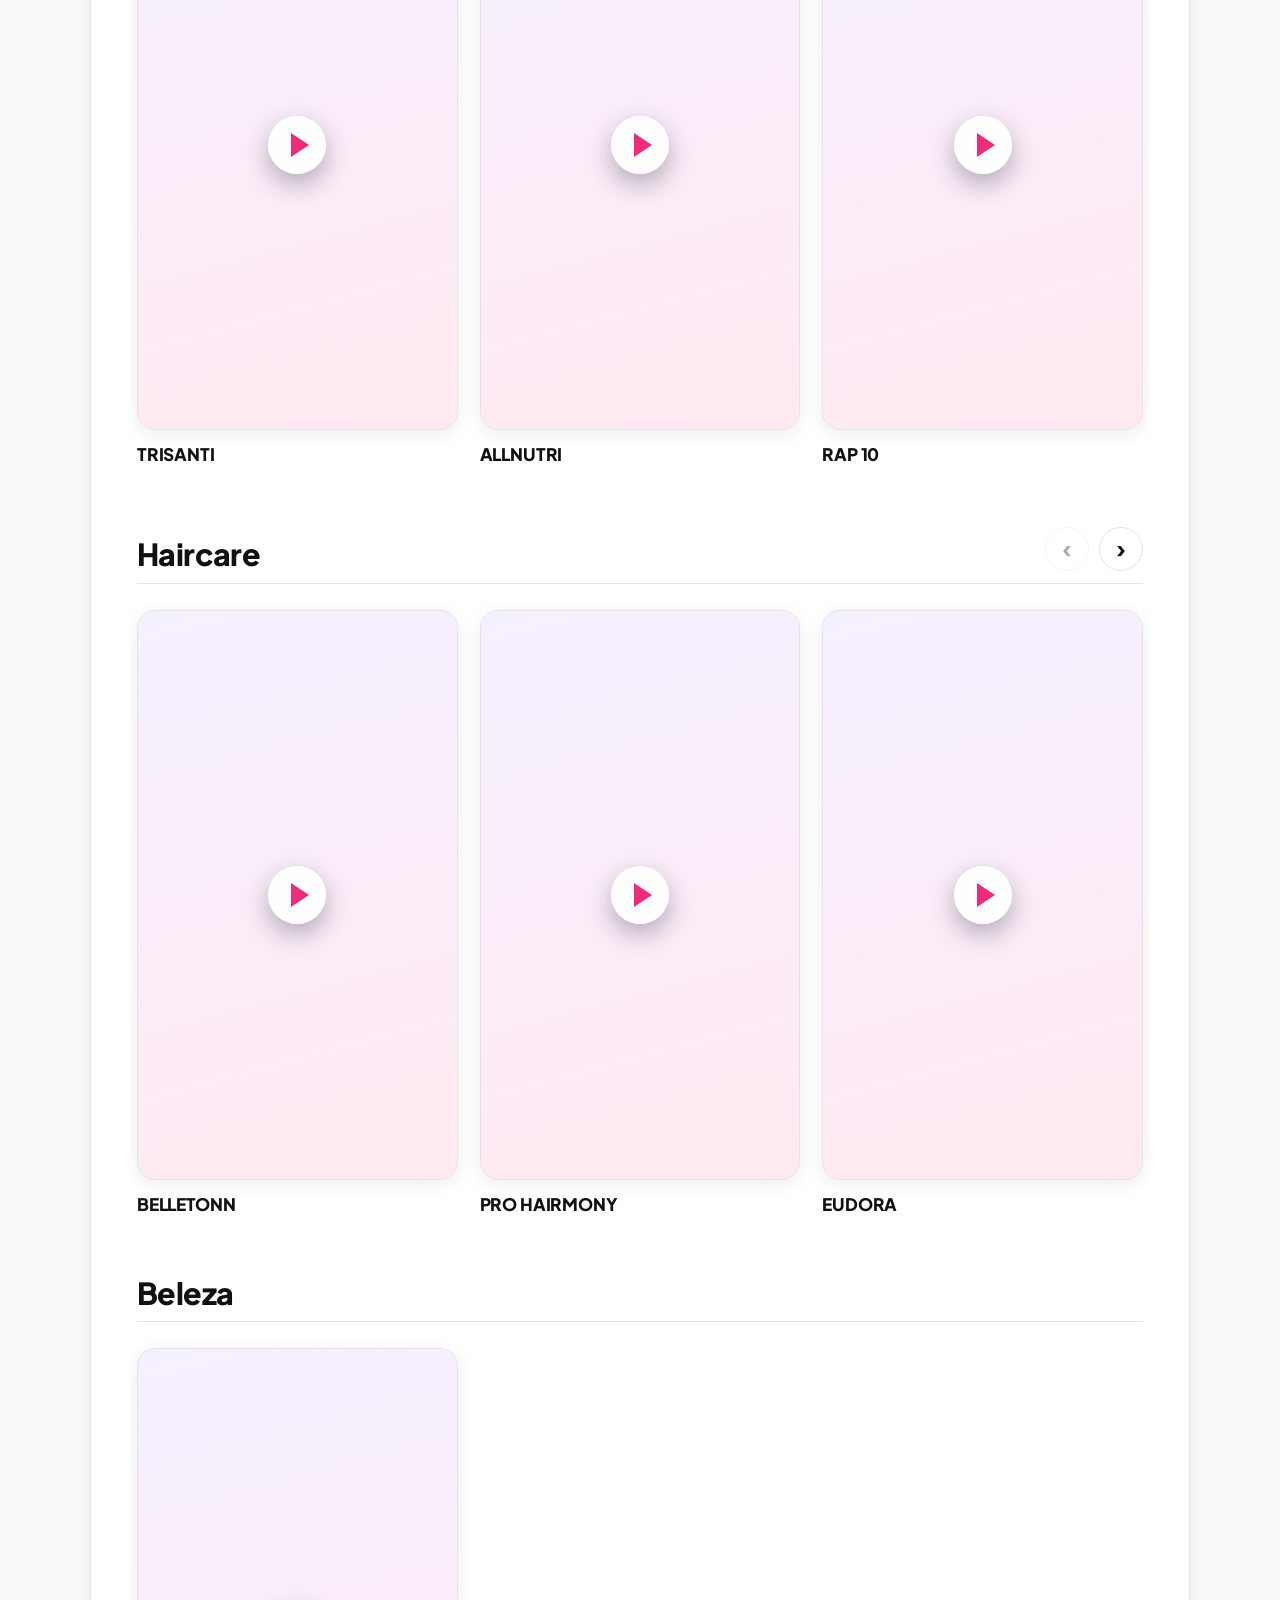
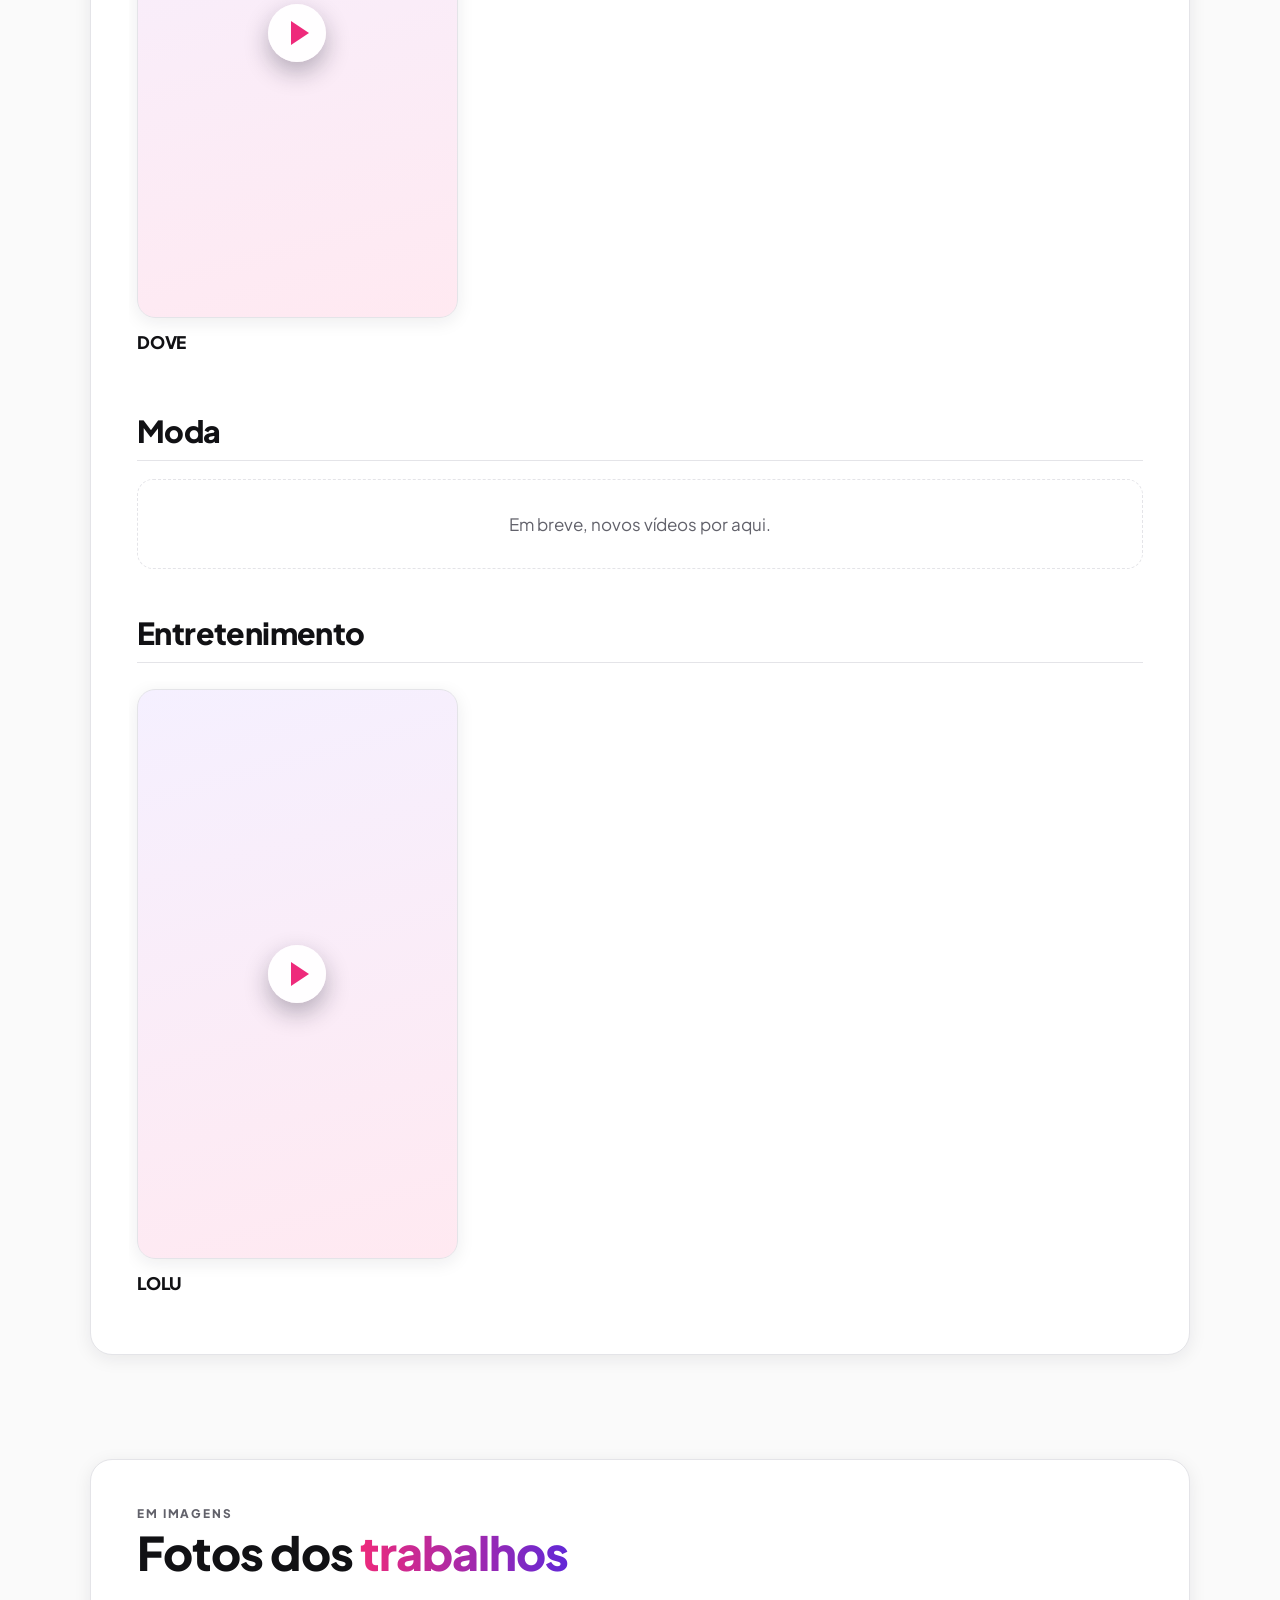
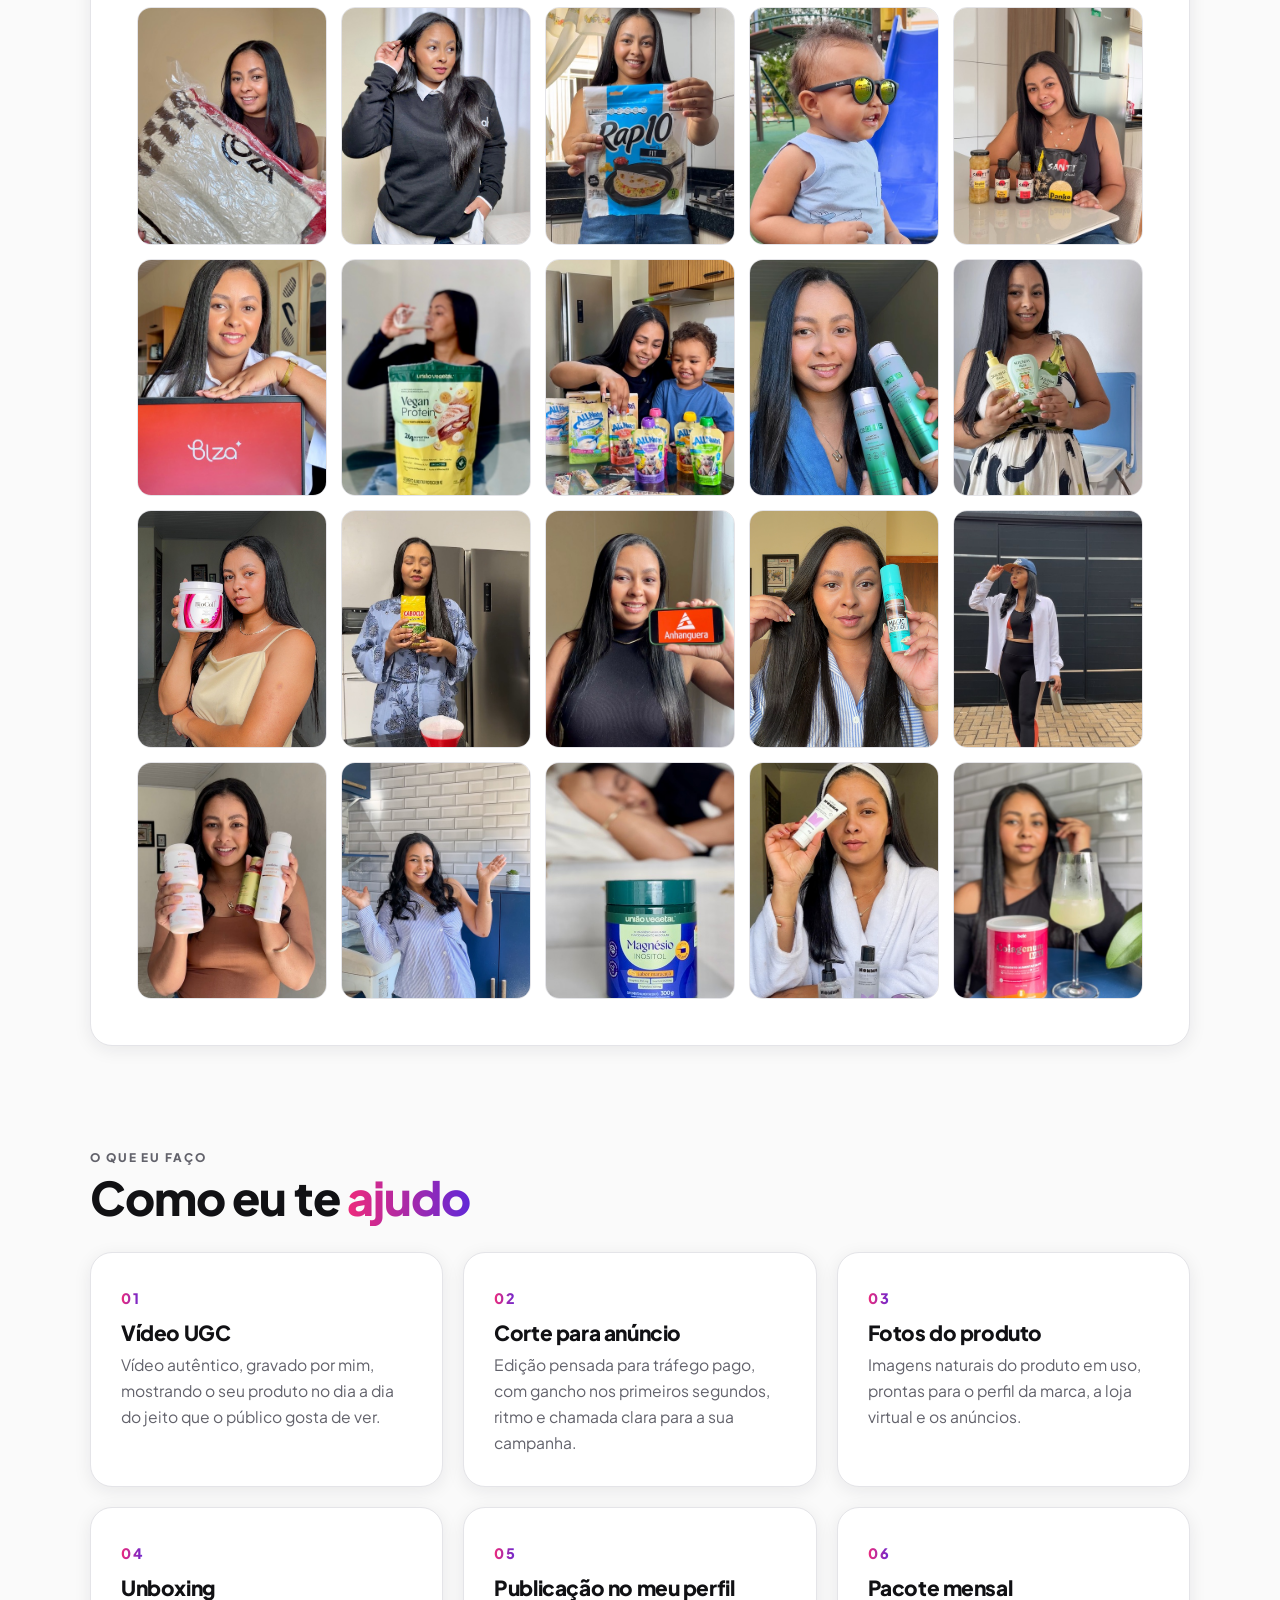
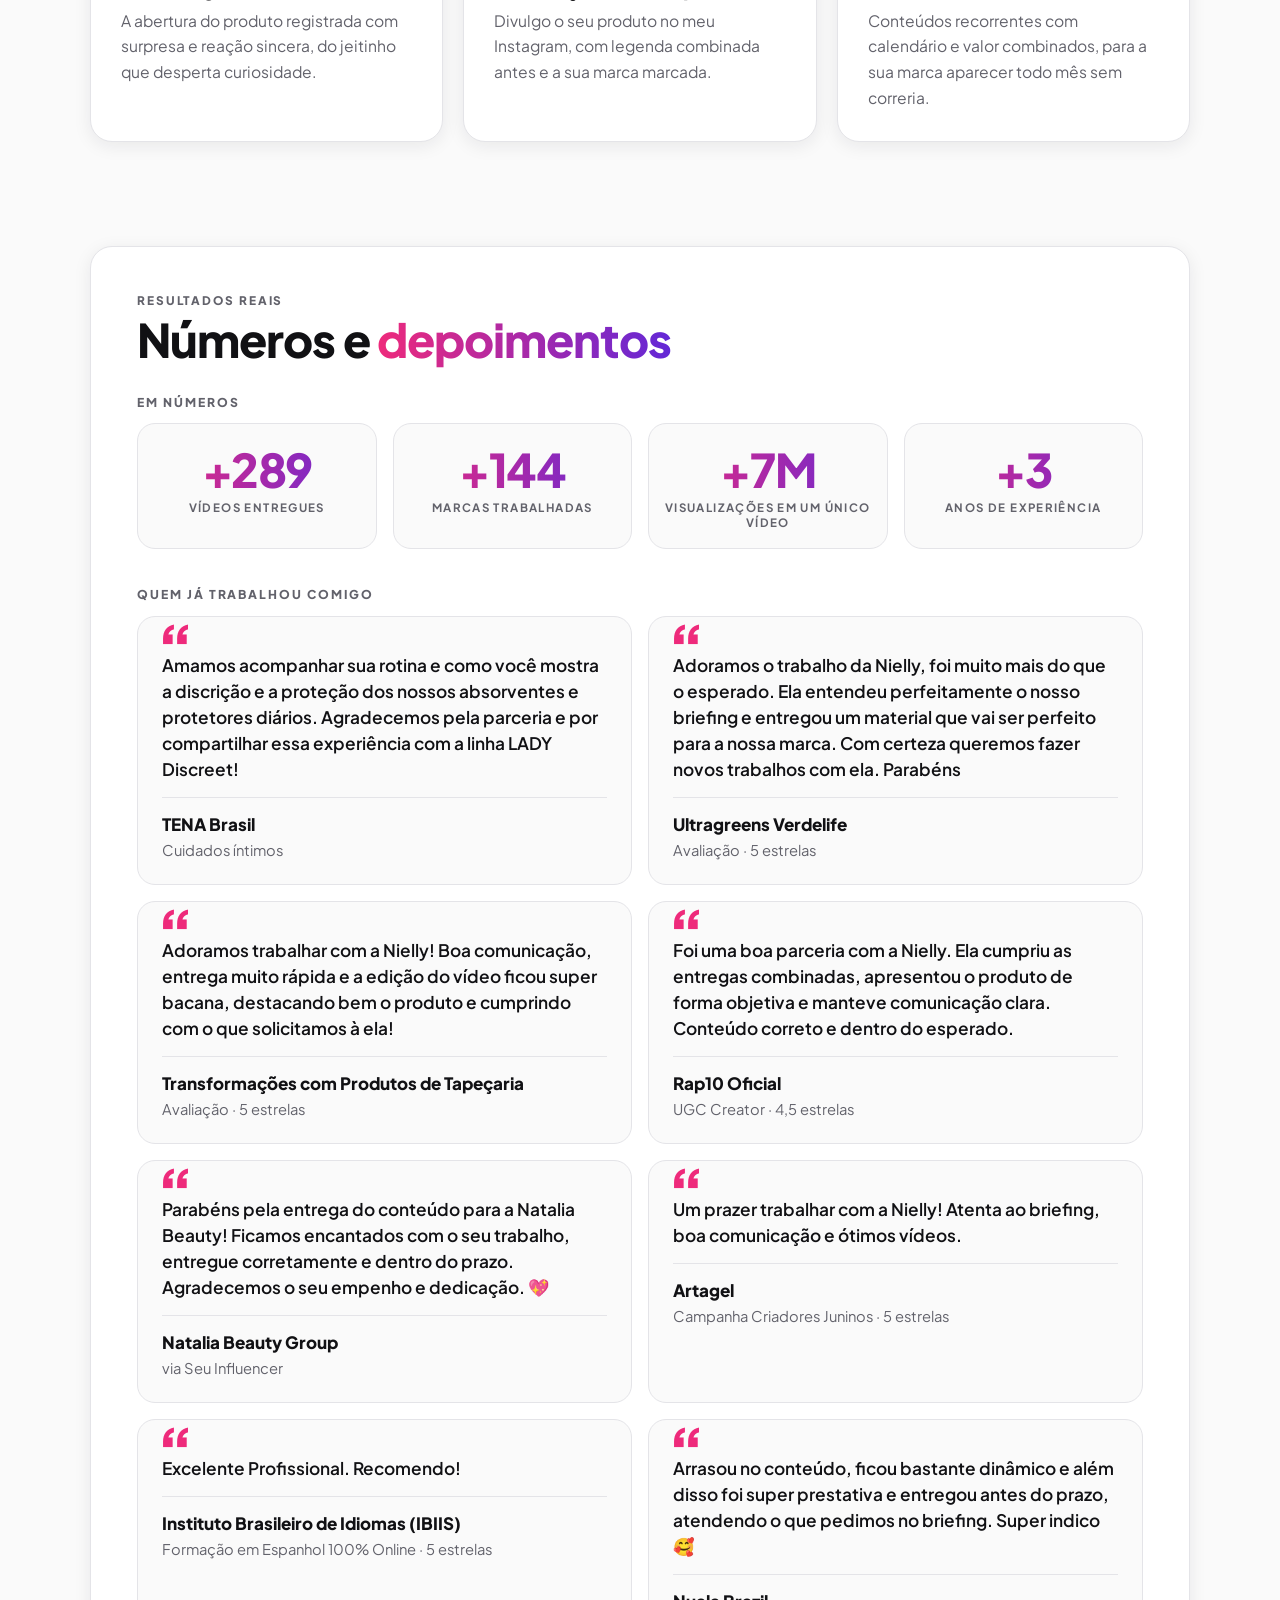
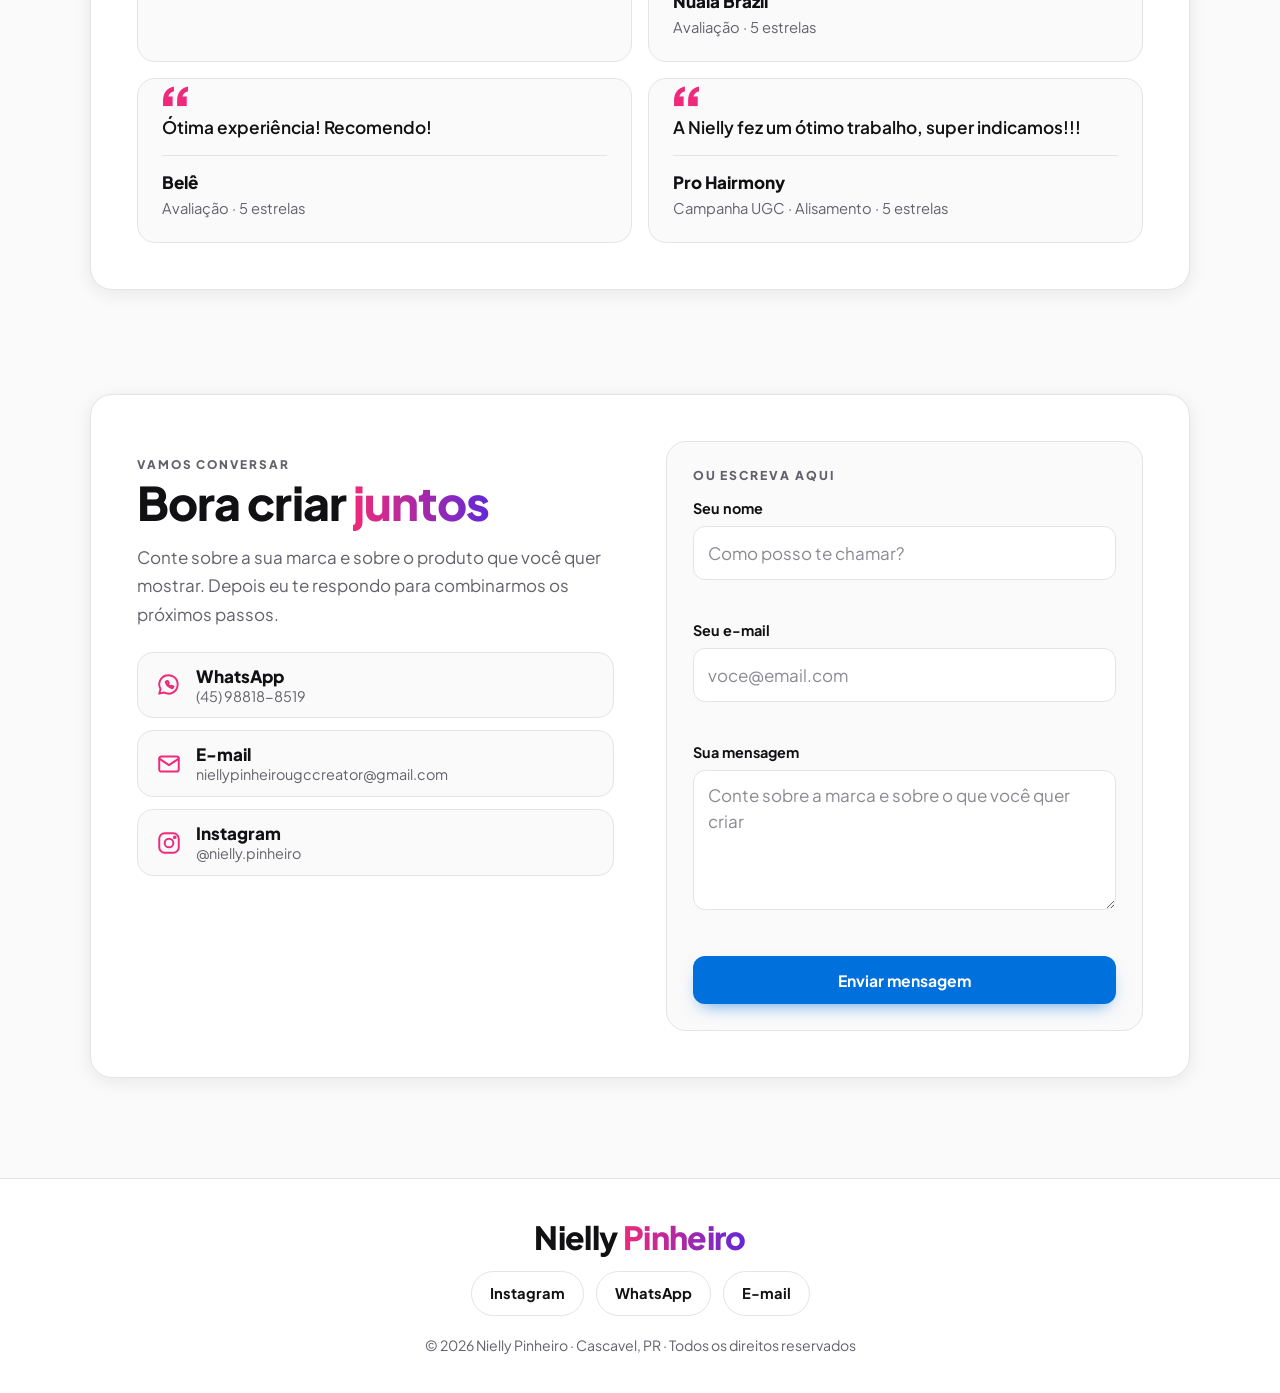
==== commit 63126602: "Add files via upload" ====
--- a/index.html
+++ b/index.html
@@ -54,11 +54,14 @@
 /* enfeites do tema antigo (diário de couro) */
 .fitas,.elastico,.selo,.cantos,.ornamento{display:none!important}
 
-/* ---------- faixa da Black Friday ---------- */
-.aviso-topo{position:fixed;top:0;left:0;right:0;z-index:52;height:var(--aviso-h);background:linear-gradient(90deg,#ee2a7b,#6228d7);color:#fff}
+/* neve caindo sobre a página inteira (não atrapalha os cliques) */
+.neve{position:fixed;inset:0;width:100%;height:100%;z-index:60;pointer-events:none}
+
+/* ---------- faixa de Natal ---------- */
+.aviso-topo{position:fixed;top:0;left:0;right:0;z-index:52;height:var(--aviso-h);background:linear-gradient(90deg,#b3122f,#8c0f28 50%,#0f5c3a);color:#fff}
 html.sem-aviso .aviso-topo{display:none}
 .aviso-in{height:100%;display:flex;align-items:center;justify-content:center;gap:clamp(8px,1.6vw,18px);padding:0 var(--gutter);font-size:.88rem;line-height:1;white-space:nowrap}
-.aviso-pilula{background:#fff;color:#6228d7;font:800 .64rem/1 var(--fonte);letter-spacing:.14em;text-transform:uppercase;padding:7px 12px;border-radius:999px}
+.aviso-pilula{background:#fff;color:#a30f2b;font:800 .64rem/1 var(--fonte);letter-spacing:.14em;text-transform:uppercase;padding:7px 12px;border-radius:999px}
 .aviso-dias{font-weight:800;color:#fff}
 .aviso-ponto{opacity:.6}
 .aviso-texto{color:rgba(255,255,255,.92)}
@@ -121,11 +124,11 @@
 .capa{position:relative;padding-top:calc(var(--topo-h) + var(--aviso-h) + clamp(24px,5vw,56px))}
 .capa-grade{display:grid;grid-template-columns:1fr;gap:clamp(22px,4vw,40px);align-items:center;padding-bottom:clamp(30px,5vw,52px);justify-items:center;text-align:center}
 @media (min-width:900px){.capa-grade{grid-template-columns:auto 1fr;gap:clamp(40px,6vw,76px);justify-items:stretch;text-align:left}}
-.capa-foto{order:-1;justify-self:center;width:clamp(200px,60vw,250px)}
-@media (min-width:900px){.capa-foto{width:clamp(250px,26vw,320px)}}
-.capa-foto .foto-moldura{padding:6px;border-radius:50%;background:var(--gradiente);box-shadow:0 14px 34px -12px rgba(238,42,123,.45)}
-.capa-foto .foto{aspect-ratio:1/1;border-radius:50%;padding:0;border:6px solid #fff;background:#f3f1f8}
-.capa-foto .foto img{object-position:50% 20%}
+/* foto da capa: recortada, sem fundo e sem moldura */
+.capa-foto{order:-1;justify-self:center;width:clamp(220px,68vw,290px)}
+@media (min-width:900px){.capa-foto{width:clamp(280px,29vw,360px)}}
+.capa-foto .foto{aspect-ratio:auto;overflow:visible;border-radius:0;padding:0;background:none}
+.capa-foto .foto img{position:static;width:100%;height:auto;object-fit:contain;filter:drop-shadow(0 16px 22px rgba(20,20,40,.18))}
 .capa-etiqueta{display:flex;align-items:center;flex-wrap:wrap;justify-content:center;gap:8px 12px;font:800 .78rem/1.3 var(--fonte);letter-spacing:.14em;text-transform:uppercase;color:var(--suave)}
 @media (min-width:900px){.capa-etiqueta{justify-content:flex-start}}
 .capa-etiqueta .sep{opacity:.5;font-weight:400}
@@ -157,6 +160,10 @@
 @keyframes correr{to{transform:translateX(-50%)}}
 .faixa-item{display:flex;align-items:center;gap:clamp(22px,3vw,38px);padding-right:clamp(22px,3vw,38px);white-space:nowrap}
 .faixa-logo{width:clamp(56px,8vw,72px);height:clamp(56px,8vw,72px);border-radius:50%;object-fit:cover;padding:3px;border:3px solid transparent;background:linear-gradient(#fff,#fff) padding-box,var(--gradiente) border-box}
+/* cada logo vira uma bolinha de árvore de Natal: o pino dourado (::before) e a argolinha (::after) */
+.bolinha{position:relative;display:block;flex:none;line-height:0;padding-top:17px}
+.bolinha::before{content:"";position:absolute;z-index:1;left:50%;top:10px;width:22px;height:10px;margin-left:-11px;border-radius:3px 3px 2px 2px;background:repeating-linear-gradient(90deg,rgba(120,84,10,0) 0 3px,rgba(120,84,10,.28) 3px 4px),linear-gradient(180deg,#fbe7a1,#d9ac3c 60%,#b4861f);box-shadow:0 1px 2px rgba(60,40,0,.3)}
+.bolinha::after{content:"";position:absolute;left:50%;top:1px;width:11px;height:11px;margin-left:-5.5px;border:2px solid #c79a2e;border-radius:50%}
 
 /* ---------- 2. sobre mim ---------- */
 .sobre-grade{display:grid;grid-template-columns:1fr;gap:clamp(26px,4vw,52px);padding:clamp(22px,4vw,46px);align-items:center}
@@ -352,17 +359,12 @@
 </style>
 <noscript><style>.revela{opacity:1!important;transform:none!important}</style></noscript>
 <script>
-/* Faixa da Black Friday: conta sozinha os dias que faltam (a Black Friday é a sexta depois da 4ª quinta de novembro).
-   Aparece quando faltam 120 dias ou menos, e some depois da Black Friday até a próxima temporada. */
+/* Faixa de Natal: conta sozinha os dias que faltam para o dia 25 de dezembro.
+   Aparece quando faltam 120 dias ou menos, e some depois do Natal até a próxima temporada. */
 (function () {
-  function sextaNegra(ano) {
-    var primeira = 1 + ((4 - new Date(ano, 10, 1).getDay() + 7) % 7);
-    return new Date(ano, 10, primeira + 21 + 1);
-  }
   var hoje = new Date(), ano = hoje.getFullYear();
   function dias(a) {
-    var bf = sextaNegra(a);
-    return Math.round((Date.UTC(bf.getFullYear(), bf.getMonth(), bf.getDate()) - Date.UTC(hoje.getFullYear(), hoje.getMonth(), hoje.getDate())) / 86400000);
+    return Math.round((Date.UTC(a, 11, 25) - Date.UTC(hoje.getFullYear(), hoje.getMonth(), hoje.getDate())) / 86400000);
   }
   var d = dias(ano);
   if (d < 0) d = dias(ano + 1);
@@ -371,7 +373,7 @@
   document.addEventListener("DOMContentLoaded", function () {
     var el = document.getElementById("avisoDias");
     if (!el || !mostrar) return;
-    el.textContent = d === 0 ? "Hoje é Black Friday!" : d === 1 ? "Falta 1 dia pra Black Friday" : "Faltam " + d + " dias pra Black Friday";
+    el.textContent = d === 0 ? "Hoje é Natal!" : d === 1 ? "Falta 1 dia pro Natal" : "Faltam " + d + " dias pro Natal";
   });
 })();
 </script>
@@ -385,10 +387,10 @@
 
 <div class="aviso-topo" id="avisoTopo" role="region" aria-label="Aviso">
   <div class="aviso-in">
-    <span class="aviso-pilula">Black Friday</span>
+    <span class="aviso-pilula">Natal</span>
     <b class="aviso-dias" id="avisoDias"></b>
     <span class="aviso-ponto" aria-hidden="true">·</span>
-    <span class="aviso-texto">conteúdo UGC que vende no dia</span>
+    <span class="aviso-texto">conteúdo UGC que vende no fim de ano</span>
     <a class="aviso-link" href="#contato">reservar agenda →</a>
   </div>
 </div>
@@ -704,7 +706,7 @@
   /* FOTOS DA CREATOR: coloque a imagem na mesma pasta do index.html e escreva o nome do arquivo aqui.
      Exemplo: fotoCapa: "nielly-capa.jpg". Formato 4:5 (retrato), de preferência até 200 KB.
      Deixando vazio, o site mostra o bloco com degradê e a legenda do formato. */
-  fotoCapa: "foto-capa.jpg",
+  fotoCapa: "foto-capa-recorte.webp",
   fotoSobre: "foto-sobre.jpg"
 };
 
@@ -960,7 +962,8 @@
     [["capa", PERFIL.fotoCapa, "eager"], ["sobre", PERFIL.fotoSobre, "lazy"]].forEach(function (f) {
       var caixa = $('[data-foto="' + f[0] + '"]');
       if (!caixa || !f[1]) return;
-      caixa.replaceChildren(h("img", { src: f[1], alt: "Foto de " + PERFIL.nome, width: 800, height: 1000, decoding: "async", loading: f[2] }));
+      var capa = f[0] === "capa";   /* a foto recortada da capa é mais alta que a de 4:5 */
+      caixa.replaceChildren(h("img", { src: f[1], alt: "Foto de " + PERFIL.nome, width: capa ? 720 : 800, height: capa ? 1215 : 1000, decoding: "async", loading: f[2] }));
       caixa.removeAttribute("role");
       caixa.removeAttribute("aria-label");
     });
@@ -983,7 +986,7 @@
     for (var rep = 0; rep < 6; rep++) {
       MARCAS.forEach(function (m) {
         trilho.append(h("span", { class: "faixa-item" + (rep ? " dup" : "") },
-          h("img", { class: "faixa-logo", src: "marcas/" + m.logo, alt: "", "aria-hidden": "true", decoding: "async", width: 96, height: 96 })));
+          h("span", { class: "bolinha" }, h("img", { class: "faixa-logo", src: "marcas/" + m.logo, alt: "", "aria-hidden": "true", decoding: "async", width: 96, height: 96 }))));
       });
     }
   }
@@ -1608,6 +1611,80 @@
 })();
 </script>
 
+<!-- ============ NEVE DE NATAL ============ -->
+<script>
+/* Flocos de neve bem clarinhos caindo sobre a página. Para tirar a neve depois do Natal, apague este bloco.
+   Ela já para sozinha fora da época (aparece de novembro até 6 de janeiro) e não aparece
+   para quem desligou as animações no aparelho. */
+(function () {
+  "use strict";
+  var hoje = new Date(), mes = hoje.getMonth();
+  var epoca = mes === 10 || mes === 11 || (mes === 0 && hoje.getDate() <= 6);
+  if (!epoca || (window.matchMedia && window.matchMedia("(prefers-reduced-motion: reduce)").matches)) return;
+
+  var tela = document.createElement("canvas");
+  tela.className = "neve";
+  tela.setAttribute("aria-hidden", "true");
+  var ctx = tela.getContext("2d");
+  if (!ctx) return;
+  document.body.appendChild(tela);
+
+  var L = 0, A = 0, flocos = [], antes = 0;
+  function entre(a, b) { return a + Math.random() * (b - a); }
+  function novo(noAlto) {
+    var estrela = Math.random() < 0.35;
+    var r = estrela ? entre(4, 8) : entre(1.2, 3.4);
+    return { x: entre(0, L), y: noAlto ? entre(-40, -10) : entre(0, A), r: r, estrela: estrela,
+      queda: entre(18, 34) + r * 3, balanco: entre(8, 26), fase: entre(0, 6.28), vel: entre(0.4, 1),
+      giro: entre(0, 6.28), gira: entre(-0.5, 0.5), forca: entre(0.35, 0.7) };
+  }
+  function ajustar() {
+    var escala = Math.min(window.devicePixelRatio || 1, 2);
+    L = document.documentElement.clientWidth; A = window.innerHeight;
+    tela.width = L * escala; tela.height = A * escala;
+    ctx.setTransform(escala, 0, 0, escala, 0, 0);
+    var quantos = Math.round(Math.max(28, Math.min(90, L / 15)));
+    while (flocos.length < quantos) flocos.push(novo(false));
+    flocos.length = quantos;
+  }
+  function estrelinha(r) {
+    ctx.beginPath();
+    for (var i = 0; i < 6; i++) {
+      ctx.rotate(Math.PI / 3);
+      ctx.moveTo(0, 0); ctx.lineTo(0, -r);
+      ctx.moveTo(0, -r * 0.55); ctx.lineTo(r * 0.28, -r * 0.82);
+      ctx.moveTo(0, -r * 0.55); ctx.lineTo(-r * 0.28, -r * 0.82);
+    }
+    ctx.stroke();
+  }
+  function desenhar(agora) {
+    var dt = Math.min((agora - antes) / 1000 || 0, 0.05);
+    antes = agora;
+    ctx.clearRect(0, 0, L, A);
+    for (var i = 0; i < flocos.length; i++) {
+      var f = flocos[i];
+      f.y += f.queda * dt; f.fase += f.vel * dt; f.giro += f.gira * dt;
+      if (f.y > A + 12) f = flocos[i] = novo(true);
+      var x = f.x + Math.sin(f.fase) * f.balanco;
+      ctx.save();
+      ctx.translate(x, f.y);
+      ctx.globalAlpha = f.forca;
+      if (f.estrela) {   /* azul bem claro, para aparecer também no fundo branco */
+        ctx.rotate(f.giro); ctx.strokeStyle = "#9cc4ee"; ctx.lineWidth = 1.1; ctx.lineCap = "round"; estrelinha(f.r);
+      } else {
+        ctx.fillStyle = "#e6f2ff"; ctx.shadowColor = "rgba(90,140,200,.65)"; ctx.shadowBlur = 4;
+        ctx.beginPath(); ctx.arc(0, 0, f.r, 0, 6.2832); ctx.fill();
+      }
+      ctx.restore();
+    }
+    window.requestAnimationFrame(desenhar);
+  }
+  ajustar();
+  window.addEventListener("resize", ajustar);
+  window.requestAnimationFrame(desenhar);
+})();
+</script>
+
 <!-- ============ IDIOMA: português / inglês ============ -->
 <script>
 /* Troca de idioma. O site é escrito em português. Quando a pessoa clica em EN, cada texto que está
@@ -1624,10 +1701,11 @@
     "Sobre": "About", "Cases de sucesso": "Success stories", "Trabalhos": "Work", "Fotos": "Photos",
     "Serviços": "Services", "Números": "Numbers", "Contato": "Contact",
     "Portfólio UGC": "UGC Portfolio",
-    "conteúdo UGC que vende no dia": "UGC content that sells on the day",
+    "conteúdo UGC que vende no fim de ano": "UGC content that sells during the holidays",
     "reservar agenda →": "book your spot →",
-    "Hoje é Black Friday!": "Today is Black Friday!",
-    "Falta 1 dia pra Black Friday": "1 day until Black Friday",
+    "Natal": "Christmas",
+    "Hoje é Natal!": "Today is Christmas!",
+    "Falta 1 dia pro Natal": "1 day until Christmas",
     "Vídeos UGC orgânicos e naturais que humanizam a sua marca e criam conexão de verdade com o público.": "Organic, natural UGC videos that humanize your brand and create a real connection with your audience.",
     "Falar comigo": "Talk to me", "Ver os trabalhos": "See my work",
     "Números da Nielly": "Nielly's numbers",
@@ -1723,7 +1801,7 @@
   ];
   var REGRAS = [
     [/^Tudo certo, (.+)!$/, "All set, $1!"],
-    [/^Faltam (\d+) dias pra Black Friday$/, "$1 days until Black Friday"],
+    [/^Faltam (\d+) dias pro Natal$/, "$1 days until Christmas"],
     [/^([\d.,]+)\s*mil\s+(?:visualizações|views)$/i, function (m, n) { return n.replace(",", ".") + " thousand views"; }],
     [/^([\d.,]+\s*[KkMm]?)\s+visualizações$/, "$1 views"]
   ];
